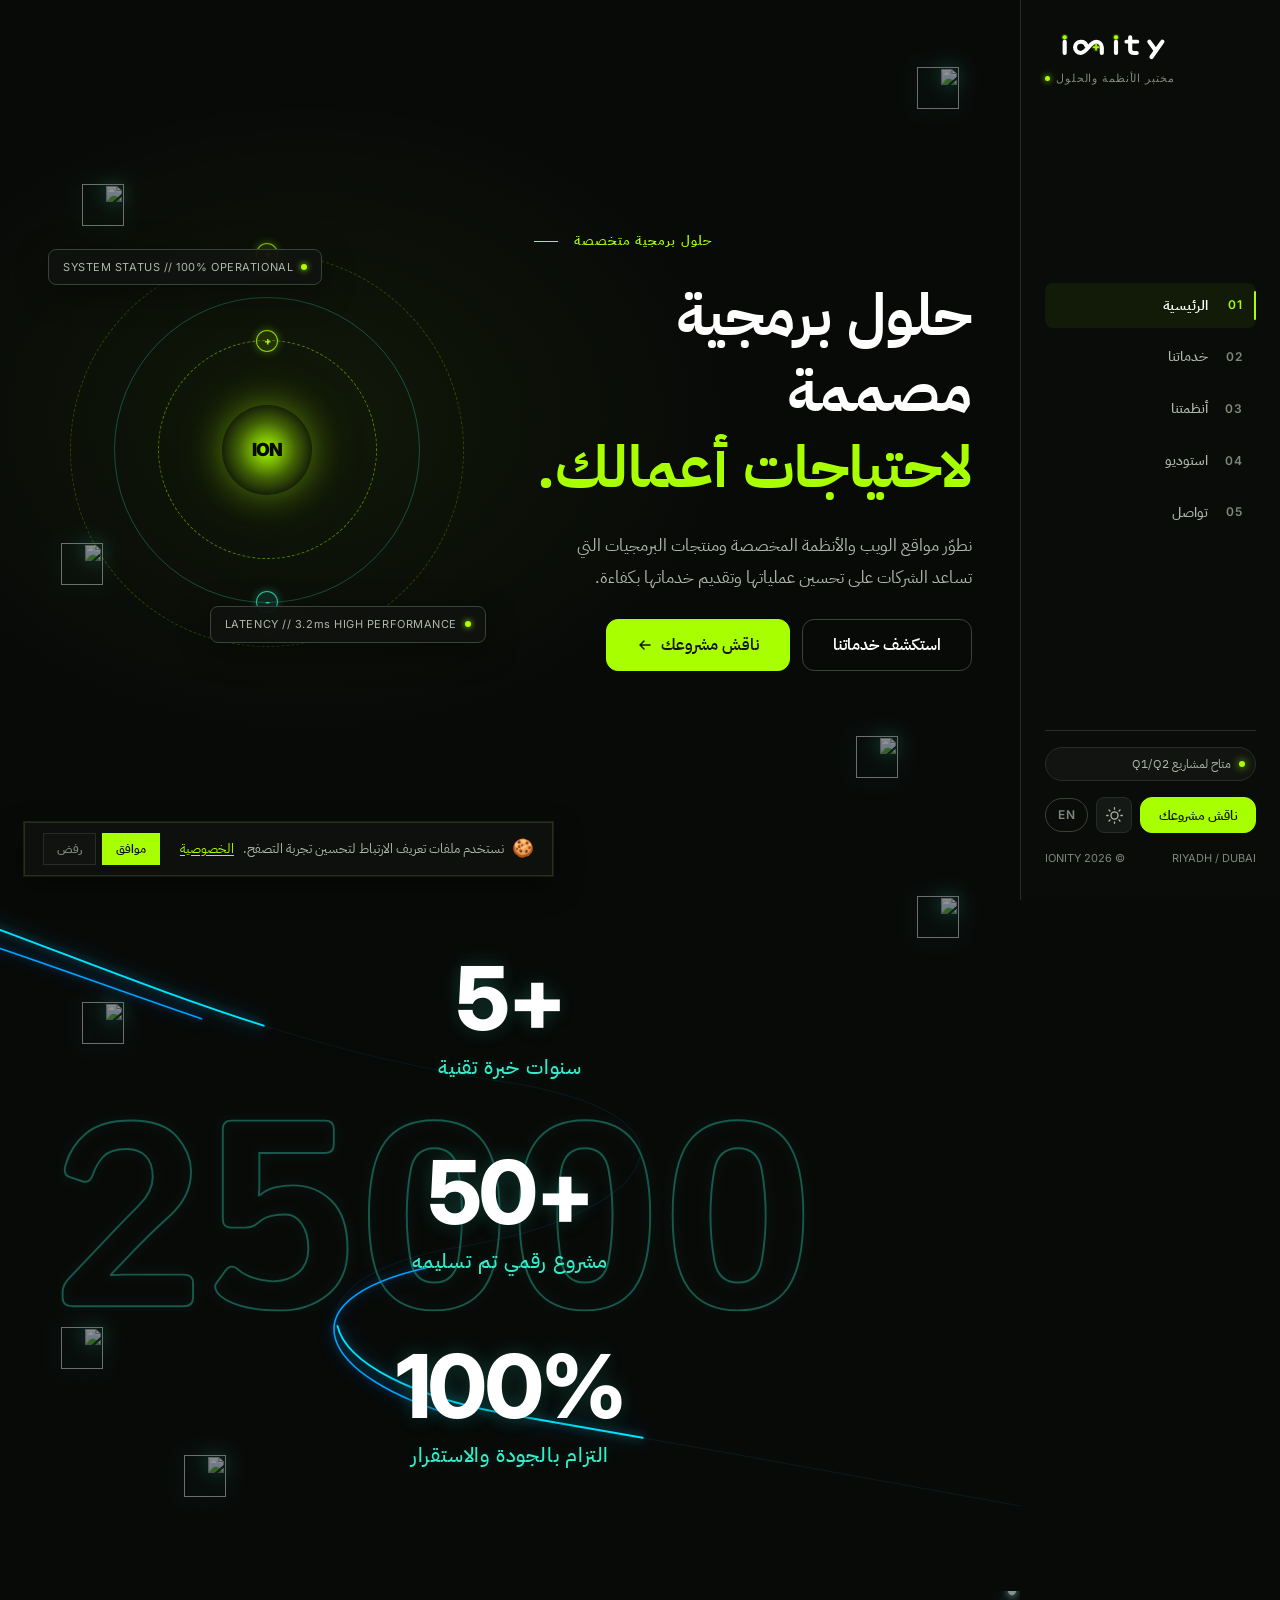
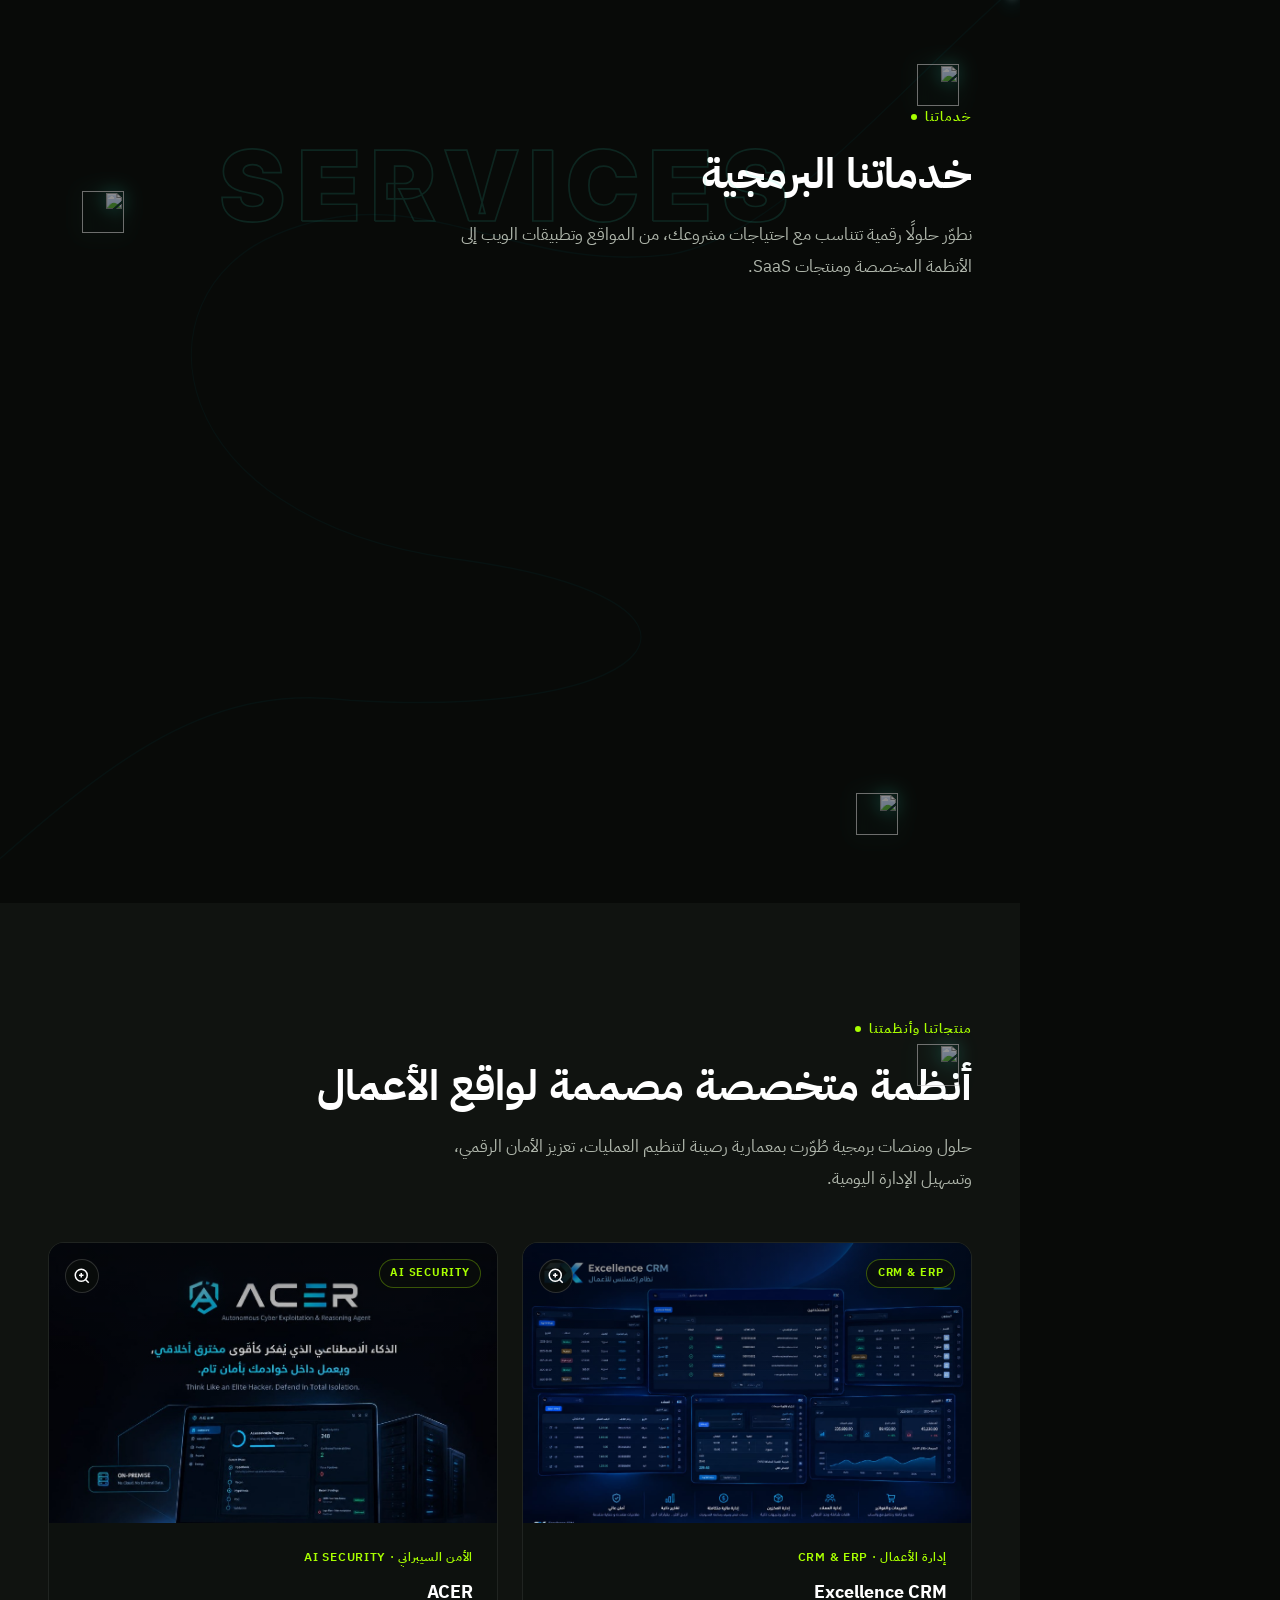
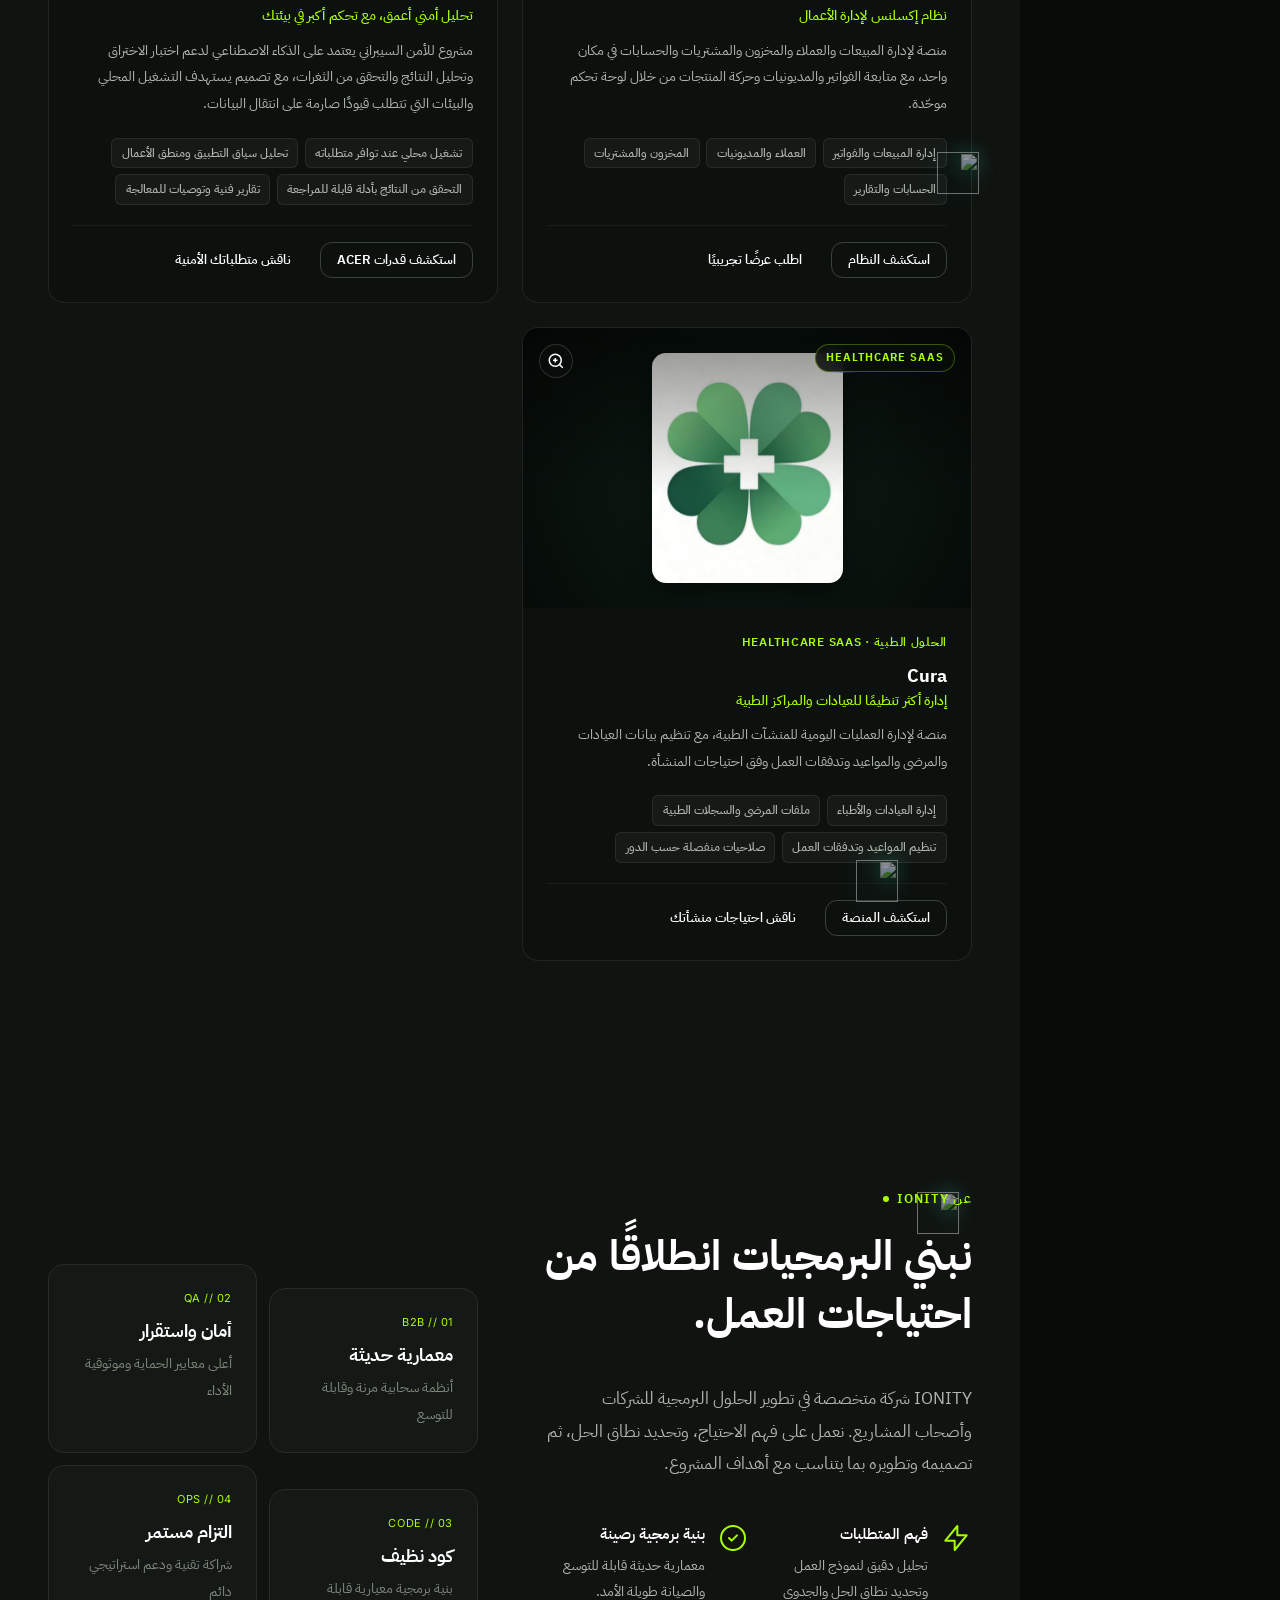
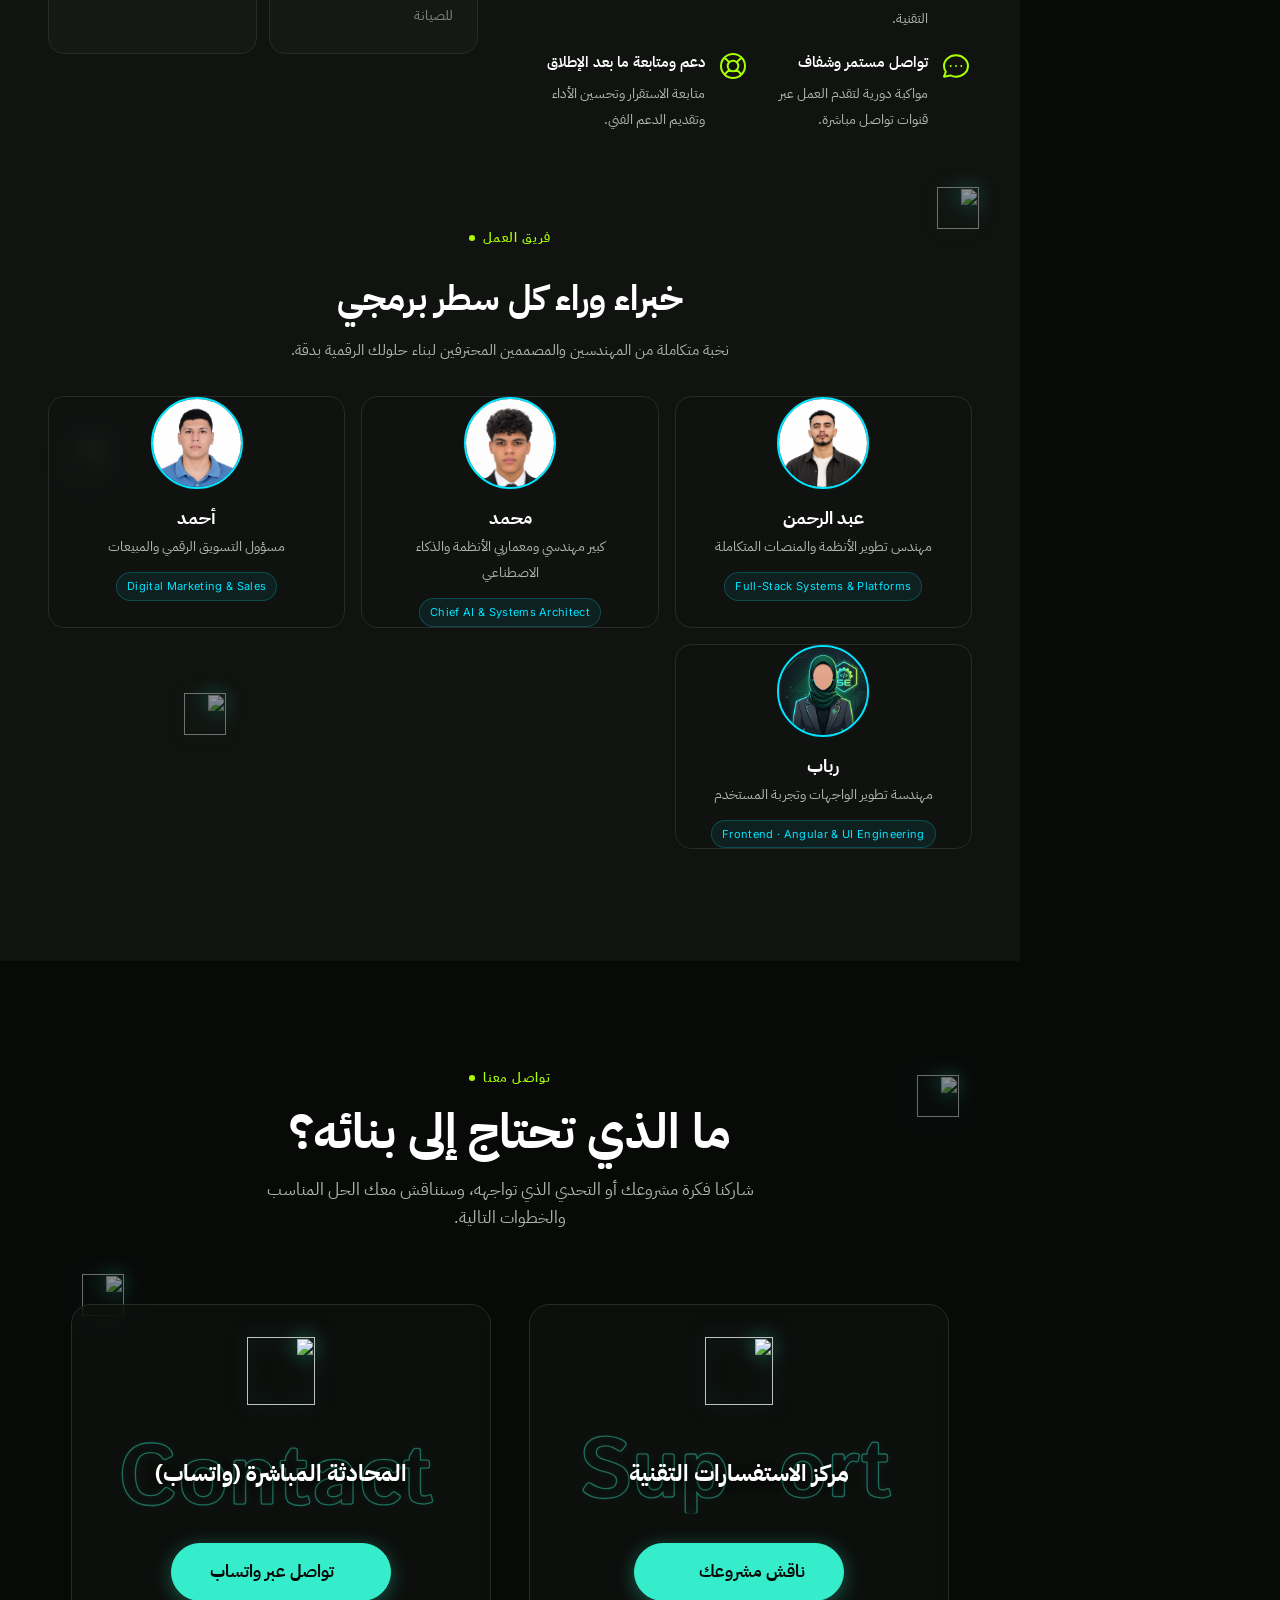
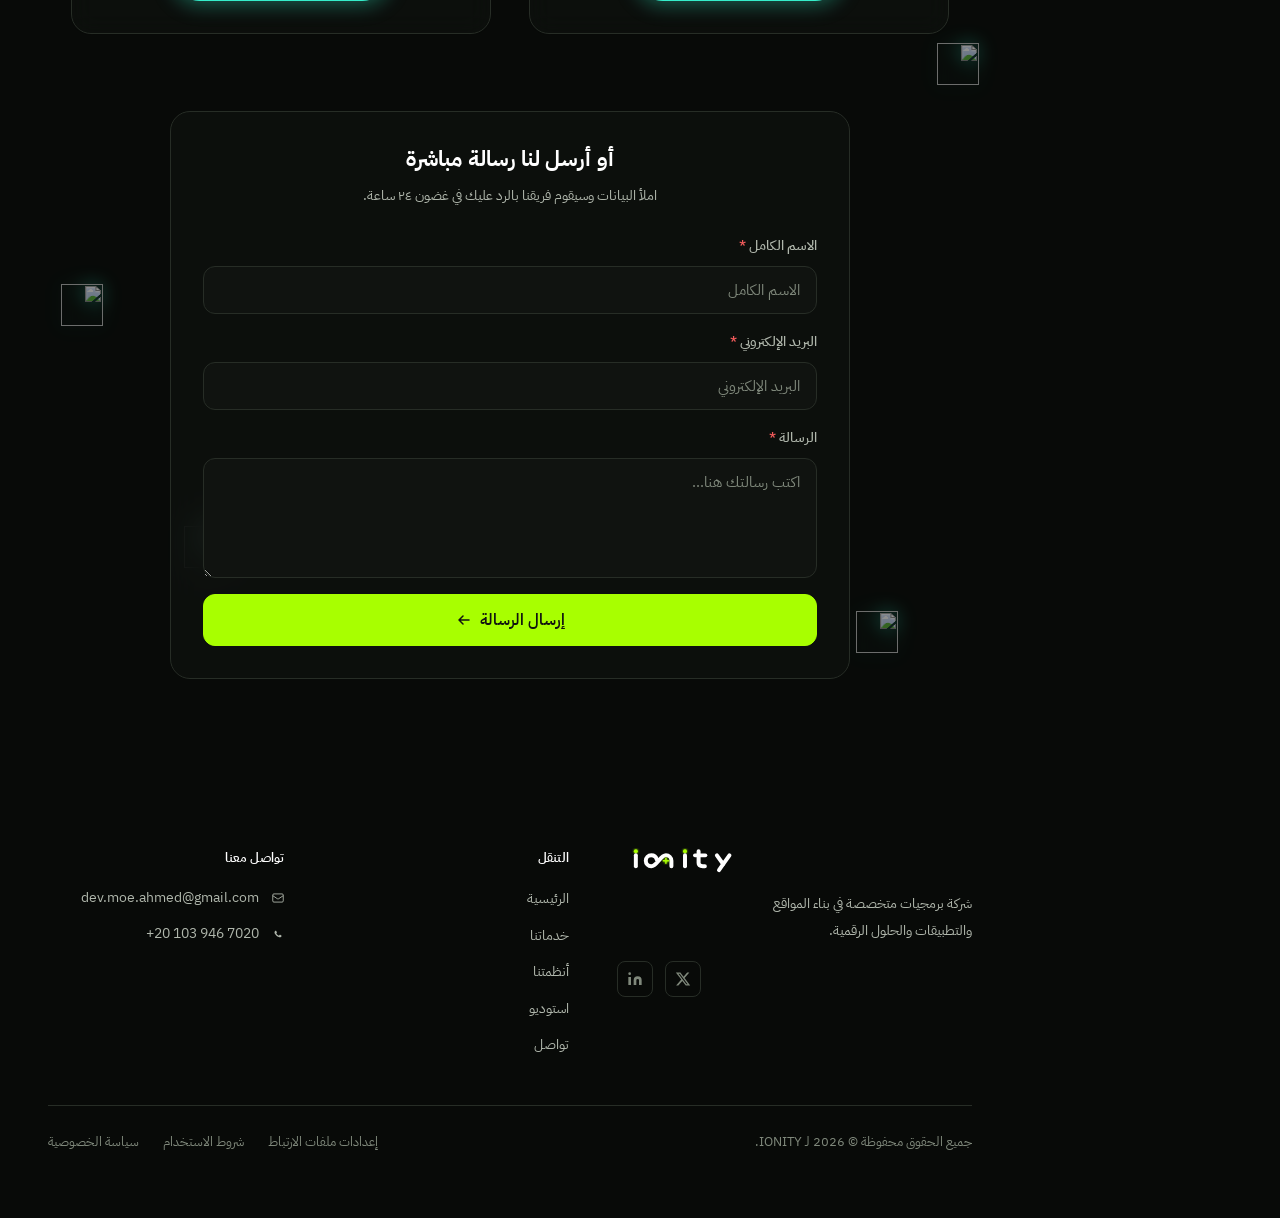
==== index.html @ 010a1704 "style(products): perfect modal media dimensions and add cache busting" ====
<!DOCTYPE html>
<html lang="ar" dir="rtl" class="no-js">

<head>
  <meta charset="UTF-8">
  <meta name="viewport" content="width=device-width, initial-scale=1">
  <meta http-equiv="X-UA-Compatible" content="IE=edge">

  <!-- ── Primary Meta ──────────────────────────────── -->
  <title>IONITY | أنظمة رقمية وحلول برمجية متقدمة لنمو أعمالك</title>
  <meta name="description" content="نطوّر مواقع ويب وأنظمة برمجية ومنتجات SaaS تساعد الشركات على تبسيط عملياتها وبناء تجارب رقمية أكثر كفاءة.">
  <meta name="keywords" content="ionity, software, saas, solutions, digital systems, web development, تطوير مواقع, برمجة, حلول رقمية">

  <!-- ── Canonical ──────────────────────────────────── -->
  <link rel="canonical" href="https://mohmad-dev.github.io/ionity-website/">

  <!-- ── Open Graph / Social Sharing (WhatsApp, LinkedIn, Twitter) ── -->
  <meta property="og:type"        content="website">
  <meta property="og:url"         content="https://mohmad-dev.github.io/ionity-website/">
  <meta property="og:title"       content="IONITY | أنظمة رقمية وحلول برمجية متقدمة لنمو أعمالك">
  <meta property="og:description" content="نطوّر مواقع ويب وأنظمة برمجية مخصصة ومنتجات SaaS تساعد الشركات على النمو والريادة التقنية.">
  <meta property="og:image"       content="https://mohmad-dev.github.io/ionity-website/assets/images/og-share.jpg">
  <meta property="og:image:secure_url" content="https://mohmad-dev.github.io/ionity-website/assets/images/og-share.jpg">
  <meta property="og:image:type"  content="image/jpeg">
  <meta property="og:image:width"  content="1200">
  <meta property="og:image:height" content="630">
  <meta property="og:image:alt"    content="IONITY — Software & Systems Lab">
  <meta property="og:locale"      content="ar_SA">
  <meta property="og:site_name"   content="IONITY">

  <!-- ── Twitter Card ───────────────────────────────── -->
  <meta name="twitter:card"        content="summary_large_image">
  <meta name="twitter:title"       content="IONITY | أنظمة رقمية وحلول برمجية متقدمة">
  <meta name="twitter:description" content="نطوّر مواقع ويب وأنظمة برمجية مخصصة ومنتجات SaaS تساعد الشركات على النمو.">
  <meta name="twitter:image"       content="https://mohmad-dev.github.io/ionity-website/assets/images/og-share.jpg">

  <!-- ── Favicon ───────────────────────────────────── -->
  <link rel="icon" type="image/svg+xml" href="assets/images/logos/favicon.svg">
  <link rel="alternate icon" type="image/x-icon" href="assets/images/favicon.ico">
  <link rel="apple-touch-icon" href="assets/images/logos/favicon.svg">

  <!-- ── Preconnect for performance ────────────────── -->
  <link rel="preconnect" href="https://fonts.googleapis.com">
  <link rel="preconnect" href="https://fonts.gstatic.com" crossorigin>

  <!-- ── Stylesheets ───────────────────────────────── -->
  <link rel="stylesheet" href="assets/css/tokens.css">
  <link rel="stylesheet" href="assets/css/base.css">
  <link rel="stylesheet" href="assets/css/components.css">
  <link rel="stylesheet" href="assets/css/muffin.css">
  <link rel="stylesheet" href="assets/css/animations.css">
  <link rel="stylesheet" href="assets/css/ionity-bilingual.css">
  <link rel="stylesheet" href="assets/css/theme-light.css">

  <!-- Early Theme Init (prevents flash of light mode, defaults to dark) -->
  <script>
    (function() {
      var savedTheme = localStorage.getItem('ionity-theme') || 'dark';
      document.documentElement.setAttribute('data-theme', savedTheme);
    })();
  </script>

  <!-- ── Google Tag Manager ────────────────────────── -->
  <script>
    (function(w,d,s,l,i){w[l]=w[l]||[];w[l].push({'gtm.start':
    new Date().getTime(),event:'gtm.js'});var f=d.getElementsByTagName(s)[0],
    j=d.createElement(s),dl=l!='dataLayer'?'&l='+l:'';j.async=true;j.src=
    'https://www.googletagmanager.com/gtm.js?id='+i+dl;f.parentNode.insertBefore(j,f);
    })(window,document,'script','dataLayer','GTM-KVHBN39');
  </script>

  <!-- ── Meta Pixel ────────────────────────────────── -->
  <script>
    !function(f,b,e,v,n,t,s){if(f.fbq)return;n=f.fbq=function(){n.callMethod?
    n.callMethod.apply(n,arguments):n.queue.push(arguments)};if(!f._fbq)f._fbq=n;
    n.push=n;n.loaded=!0;n.version='2.0';n.queue=[];t=b.createElement(e);t.async=!0;
    t.src=v;s=b.getElementsByTagName(e)[0];s.parentNode.insertBefore(t,s)}(window,
    document,'script','https://connect.facebook.net/en_US/fbevents.js');
    fbq('init','1445299272573618');fbq('track','PageView');
  </script>
  <noscript>
    <img height="1" width="1" style="display:none"
      src="https://www.facebook.com/tr?id=1445299272573618&ev=PageView&noscript=1" alt="">
  </noscript>

  <!-- ── Language strings (must load before lang-core) ── -->
  <script src="assets/js/lang-data.js?v=2.2"></script>
</head>

<body class="lang-ar">

  <!-- ── Custom Green Cursor (Desktop) ─────────────── -->
  <div class="custom-cursor" id="custom-cursor" aria-hidden="true">
    <div class="cursor-dot"></div>
    <div class="cursor-ring"></div>
  </div>

  <!-- ── Scroll Progress Bar ────────────────────────── -->
  <div class="scroll-progress-bar" aria-hidden="true">
    <div class="scroll-progress-bar-fill" id="scroll-progress-fill"></div>
  </div>

  <!-- ── GTM noscript ──────────────────────────────── -->
  <noscript>
    <iframe src="https://www.googletagmanager.com/ns.html?id=GTM-KVHBN39"
      height="0" width="0" style="display:none;visibility:hidden"></iframe>
  </noscript>


  <!-- ══════════════════════════════════════════════════
       PRELOADER
  ══════════════════════════════════════════════════ -->
  <div class="preloader" role="status" aria-label="جارٍ التحميل">
    <div class="preloader-content">
      <div class="preloader-logo" aria-hidden="true">
        <img src="assets/images/logos/ionity-logo-full.svg" alt="IONITY" width="160" height="34">
      </div>
      <div class="preloader-bar" aria-hidden="true">
        <div class="preloader-bar-fill"></div>
      </div>
    </div>
  </div>


  <!-- ══════════════════════════════════════════════════
       DESKTOP SIDEBAR NAVIGATION (Minimalist Banner)
  ══════════════════════════════════════════════════ -->
  <aside class="desktop-sidebar" role="navigation" aria-label="شريط التنقل الجانبي">
    <div class="sidebar-inner">

      <!-- Brand Logo Top (Full wordmark for Desktop) -->
      <div class="sidebar-header">
        <a href="#home" class="sidebar-brand" aria-label="IONITY — الصفحة الرئيسية">
          <img src="assets/images/logos/ionity-logo-full.svg" alt="IONITY" class="sidebar-logo-img" width="142" height="30">
        </a>
        <div class="sidebar-tagline">
          <span class="tagline-dot" aria-hidden="true"></span>
          <span class="tagline-text" data-key="sidebarSub">مختبر الأنظمة والحلول</span>
        </div>
      </div>

      <!-- Navigation Menu -->
      <nav class="sidebar-menu" aria-label="التنقل الرئيسي">
        <a href="#home" class="sidebar-nav-item active" data-target="home">
          <span class="nav-idx">01</span>
          <span class="nav-lbl" data-key="navHome">الرئيسية</span>
          <span class="nav-indicator" aria-hidden="true"></span>
        </a>
        <a href="#services" class="sidebar-nav-item" data-target="services">
          <span class="nav-idx">02</span>
          <span class="nav-lbl" data-key="navServices">خدماتنا</span>
          <span class="nav-indicator" aria-hidden="true"></span>
        </a>
        <a href="#solutions" class="sidebar-nav-item" data-target="solutions">
          <span class="nav-idx">03</span>
          <span class="nav-lbl" data-key="navSolutions">أنظمتنا</span>
          <span class="nav-indicator" aria-hidden="true"></span>
        </a>
        <a href="#about" class="sidebar-nav-item" data-target="about">
          <span class="nav-idx">04</span>
          <span class="nav-lbl" data-key="navAbout">استوديو</span>
          <span class="nav-indicator" aria-hidden="true"></span>
        </a>
        <a href="#contact" class="sidebar-nav-item" data-target="contact">
          <span class="nav-idx">05</span>
          <span class="nav-lbl" data-key="navContact">تواصل</span>
          <span class="nav-indicator" aria-hidden="true"></span>
        </a>
      </nav>

      <!-- Sidebar Footer -->
      <div class="sidebar-footer">
        <div class="sidebar-status-badge">
          <span class="status-pulse-dot" aria-hidden="true"></span>
          <span class="status-text" data-key="statusAvailable">متاح لمشاريع Q1/Q2</span>
        </div>

        <div class="sidebar-controls">
          <a href="#contact" class="btn btn-primary btn-sm sidebar-cta-btn" data-key="navCta">
            ناقش مشروعك
          </a>
          <button class="theme-toggle-btn sidebar-theme-toggle"
                  data-action="toggle-theme"
                  aria-label="تبديل المظهر"
                  title="تبديل المظهر (نهاري / ليلي)"></button>
          <button class="lang-toggle-btn sidebar-lang-toggle"
                  data-action="toggle-lang"
                  data-key="toggleBtn"
                  aria-label="تغيير اللغة">EN</button>
        </div>

        <div class="sidebar-meta">
          <span>RIYADH / DUBAI</span>
          <span>© 2026 IONITY</span>
        </div>
      </div>

    </div>
  </aside>


  <!-- ══════════════════════════════════════════════════
       MOBILE HEADER (Compact Logo for Mobile < 992px)
  ══════════════════════════════════════════════════ -->
  <header class="mobile-header" role="banner">
    <div class="mobile-header-inner">
      <a href="#home" class="mobile-brand" aria-label="IONITY">
        <img src="assets/images/logos/ion-logo-compact.svg" alt="ion" class="mobile-logo-img" width="78" height="28">
      </a>

      <div class="mobile-header-actions">
        <button class="theme-toggle-btn mobile-theme-toggle"
                data-action="toggle-theme"
                aria-label="تبديل المظهر"
                title="تبديل المظهر (نهاري / ليلي)"></button>
        <button class="lang-toggle-btn mobile-lang-toggle"
                data-action="toggle-lang"
                data-key="toggleBtn"
                aria-label="تغيير اللغة">EN</button>
        <button class="nav-hamburger"
                aria-label="فتح القائمة"
                aria-expanded="false"
                aria-controls="mobile-nav">
          <span aria-hidden="true"></span>
          <span aria-hidden="true"></span>
          <span aria-hidden="true"></span>
        </button>
      </div>
    </div>
  </header>

  <!-- Mobile Nav Drawer -->
  <div id="mobile-nav" class="mobile-nav" role="dialog" aria-modal="true" aria-label="القائمة">
    <div class="mobile-nav-overlay" tabindex="-1"></div>
    <div class="mobile-nav-drawer">
      <nav class="mobile-nav-links" aria-label="قائمة الجوال">
        <a href="#home"      class="mobile-nav-link" data-target="home"><span class="nav-idx">01</span><span data-key="navHome">الرئيسية</span></a>
        <a href="#services"  class="mobile-nav-link" data-target="services"><span class="nav-idx">02</span><span data-key="navServices">خدماتنا</span></a>
        <a href="#solutions" class="mobile-nav-link" data-target="solutions"><span class="nav-idx">03</span><span data-key="navSolutions">أنظمتنا</span></a>
        <a href="#about"     class="mobile-nav-link" data-target="about"><span class="nav-idx">04</span><span data-key="navAbout">استوديو</span></a>
        <a href="#contact"   class="mobile-nav-link" data-target="contact"><span class="nav-idx">05</span><span data-key="navContact">تواصل</span></a>
      </nav>
      <div class="mobile-nav-footer">
        <a href="#contact" class="btn btn-primary" data-key="navCta">ناقش مشروعك</a>
        <button class="lang-toggle-btn"
                data-action="toggle-lang"
                data-key="toggleBtn"
                aria-label="تغيير اللغة">EN</button>
      </div>
    </div>
  </div>


  <!-- ══════════════════════════════════════════════════
       MAIN CONTENT
  ══════════════════════════════════════════════════ -->
  <main id="main-content">


    <!-- ── HERO ─────────────────────────────────────── -->
    <section id="home" class="hero-section site-section" data-nav-id="home" aria-label="الصفحة الرئيسية">

      <!-- Floating Pattern Decorative Elements -->
      <div class="floating-pattern-wrapper" aria-hidden="true">
        <div class="floating-pattern fp-1"><img src="assets/images/pattern/1.svg" alt=""></div>
        <div class="floating-pattern fp-2"><img src="assets/images/pattern/2.svg" alt=""></div>
        <div class="floating-pattern fp-4"><img src="assets/images/pattern/5.svg" alt=""></div>
        <div class="floating-pattern fp-5"><img src="assets/images/pattern/7.svg" alt=""></div>
      </div>

      <div class="container">
        <div class="hero-inner">

          <!-- Content column -->
          <div class="hero-content">

            <p class="hero-eyebrow" data-reveal>
              <span data-key="heroEyebrow">حلول برمجية متخصصة</span>
            </p>

            <h1 class="hero-headline" data-reveal data-reveal-delay="1">
              <span data-key="heroHeadlineBase">حلول برمجية مصممة</span><br>
              <span class="accent-line" data-key="heroHeadlineAccent">لاحتياجات أعمالك.</span>
            </h1>

            <p class="hero-body" data-reveal data-reveal-delay="2" data-key="heroBody">
              نطوّر مواقع الويب والأنظمة المخصصة ومنتجات البرمجيات التي تساعد الشركات على تحسين عملياتها وتقديم خدماتها بكفاءة.
            </p>

            <div class="hero-actions" data-reveal data-reveal-delay="3">
              <a href="#contact" class="btn btn-primary btn-lg">
                <span data-key="heroCtaPrimary">ناقش مشروعك</span>
                <svg class="btn-arrow" viewBox="0 0 16 16" fill="none" aria-hidden="true">
                  <path d="M3 8h10M9 4l4 4-4 4" stroke="currentColor" stroke-width="1.5" stroke-linecap="round" stroke-linejoin="round"/>
                </svg>
              </a>
              <a href="#services" class="btn btn-secondary btn-lg">
                <span data-key="heroCtaSecondary">استكشف خدماتنا</span>
              </a>
            </div>

          </div><!-- /hero-content -->

          <!-- Visual column: Futuristic Ionic Core -->
          <div class="hero-visual" data-reveal="scale" data-reveal-delay="2" aria-hidden="true">
            <div class="hero-ionic-visual">

              <!-- Top Telemetry HUD Card -->
              <div class="hud-card hud-card-top">
                <span class="hud-indicator-dot"></span>
                <span>SYSTEM STATUS // 100% OPERATIONAL</span>
              </div>

              <!-- Concentric animated atomic rings -->
              <div class="ionic-orbital-system">
                <div class="ionic-field-ring ionic-ring-1">
                  <div class="orbital-node node-pos">+</div>
                </div>
                <div class="ionic-field-ring ionic-ring-2">
                  <div class="orbital-node node-neg">-</div>
                </div>
                <div class="ionic-field-ring ionic-ring-3">
                  <div class="orbital-node node-pos">+</div>
                </div>

                <!-- Center glowing plasma core with brand mark -->
                <div class="ionic-plasma-core">
                  <span class="plasma-inner-symbol">ION</span>
                </div>
              </div>

              <!-- Bottom Telemetry HUD Card -->
              <div class="hud-card hud-card-bottom">
                <span class="hud-indicator-dot"></span>
                <span>LATENCY // 3.2ms HIGH PERFORMANCE</span>
              </div>

            </div>
          </div><!-- /hero-visual -->
        </div><!-- /hero-inner -->
      </div><!-- /container -->
    </section><!-- /hero -->


    <!-- ── STATS (Edge-to-Edge Laser Beam & Realistic Metrics) ── -->
    <section class="laser-stats-section site-section" aria-label="إحصائيات المنصة">

      <!-- Floating Pattern Particles Behind Laser & Stats -->
      <div class="floating-pattern-wrapper" aria-hidden="true">
        <div class="floating-pattern fp-1"><img src="assets/images/pattern/3.svg" alt=""></div>
        <div class="floating-pattern fp-2"><img src="assets/images/pattern/6.svg" alt=""></div>
        <div class="floating-pattern fp-4"><img src="assets/images/pattern/8.svg" alt=""></div>
        <div class="floating-pattern fp-6"><img src="assets/images/pattern/9.svg" alt=""></div>
      </div>

      <div class="container" style="position:relative; z-index:2;">

        <!-- Vertical Stats with Edge-to-Edge Laser Beam -->
        <div class="laser-stats-container">

          <!-- Background Outline Numbers Artwork "25000" -->
          <div class="bg-outline-text-wrapper" aria-hidden="true">
            <svg class="bg-outline-svg" viewBox="0 0 1033 226" preserveAspectRatio="xMidYMid meet">
              <g>
                <path class="number2" fill="none" stroke="#00E5FF" stroke-width="2" stroke-miterlimit="10" d="M14 219.9C6.7 219.9 3 216.7 3 210.4V203.4C3 198.3 5.3 193.3 10 188.3L53.8 142.2C67 128.2 79 115.8 90 104.9C100.9 94 106.4 83 106.4 71.9C106.4 60.8 103.6 52.6 98.1 47.4C92.6 42.2 85.6 39.6 77.1 39.6C63.6 39.6 54.2 42.7 49 49C43.7 55.3 39.9 61.9 37.6 69.1C35.4 76 31.3 78.5 25.3 76.6L10.5 71.6C5.7 69.9 4.3 65.4 6.4 57.8C10.2 43.8 18 31.8 29.7 21.8C41.4 11.8 58.8 6.8 81.8 6.8C105.8 6.8 123.3 13 134.1 25.3C144.9 37.7 150.4 51.1 150.4 65.5C150.4 84.5 142.5 101.2 126.7 115.5C110.9 129.8 96.5 143.8 83.6 157.4L58.4 183.7V184.3C64.3 183.9 69.2 183.7 73.1 183.7H141.7C149 183.7 152.7 186.9 152.7 193.2V210.5C152.7 216.8 149 220 141.7 220H14V219.9Z"/>
                <path class="number5" fill="none" stroke="#00E5FF" stroke-width="2" stroke-miterlimit="10" d="M180.864 204.787C177.566 200.395 177.116 196.602 179.515 193.408L190.007 179.034C194.203 173.245 199.3 173.095 205.295 178.585C208.892 181.879 214.438 184.874 221.932 187.569C229.427 190.164 236.921 191.462 244.415 191.462C255.807 191.462 265.399 188.267 273.193 181.879C281.087 175.491 285.034 166.158 285.034 153.88C285.034 142.202 282.536 132.769 277.54 125.582C272.544 118.396 266.498 114.802 259.404 114.802C253.308 114.802 247.713 115.301 242.617 116.299C237.52 117.198 232.224 120.043 226.729 124.834C222.932 128.128 218.335 129.775 212.939 129.775H196.602C190.107 129.775 186.859 126.531 186.859 120.043V16.7321C186.859 10.244 190.107 7 196.602 7H304.519C311.014 7 314.262 10.244 314.262 16.7321V34.3997C314.262 40.8878 311.014 44.1319 304.519 44.1319H228.827V80.8146C228.827 84.8072 228.627 88.7999 228.228 92.7926H229.127C234.423 88.201 240.318 85.1566 246.813 83.6593C253.308 82.0623 260.253 81.2637 267.647 81.2637C285.134 81.2637 299.873 87.2528 311.864 99.2308C323.955 111.109 330 129.525 330 154.479C330 177.437 322.306 194.955 306.918 207.033C291.629 219.011 273.443 225 252.359 225C234.773 225 219.534 223.103 206.644 219.31C193.854 215.418 185.26 210.576 180.864 204.787Z"/>
                <path class="number0" fill="none" stroke="#00E5FF" stroke-width="2" stroke-miterlimit="10" d="M354.6 115.7C354.6 76.1 360.8 48.1 373.1 31.5C385.4 14.9 404.3 6.6 429.6 6.6C455 6.6 473.8 14.9 486.1 31.5C498.4 48.1 504.6 76.2 504.6 115.7C504.6 155.2 498.4 183.3 486.1 199.9C473.8 216.5 454.9 224.8 429.6 224.8C404.2 224.8 385.4 216.5 373.1 199.9C360.7 183.3 354.6 155.3 354.6 115.7ZM398 115.7C398 133.8 399.5 151.1 402.5 167.8C405.5 184.5 414.5 192.8 429.7 192.8C444.8 192.8 453.9 184.5 456.9 167.8C459.9 151.1 461.4 133.7 461.4 115.7C461.4 97.6 459.9 80.3 456.9 63.6C453.9 46.9 444.9 38.6 429.7 38.6C414.6 38.6 405.5 46.9 402.5 63.6C399.4 80.3 398 97.7 398 115.7Z"/>
                <path class="number0" fill="none" stroke="#00E5FF" stroke-width="2" stroke-miterlimit="10" d="M527.4 115.7C527.4 76.1 533.6 48.1 545.9 31.5C558.2 14.9 577.1 6.6 602.4 6.6C627.8 6.6 646.6 14.9 658.9 31.5C671.2 48.1 677.4 76.2 677.4 115.7C677.4 155.2 671.2 183.3 658.9 199.9C646.6 216.5 627.7 224.8 602.4 224.8C577 224.8 558.2 216.5 545.9 199.9C533.5 183.3 527.4 155.3 527.4 115.7ZM570.8 115.7C570.8 133.8 572.3 151.1 575.3 167.8C578.3 184.5 587.3 192.8 602.5 192.8C617.6 192.8 626.7 184.5 629.7 167.8C632.7 151.1 634.2 133.7 634.2 115.7C634.2 97.6 632.7 80.3 629.7 63.6C626.7 46.9 617.7 38.6 602.5 38.6C587.4 38.6 578.3 46.9 575.3 63.6C572.2 80.3 570.8 97.7 570.8 115.7Z"/>
                <path class="number0" fill="none" stroke="#00E5FF" stroke-width="2" stroke-miterlimit="10" d="M703.2 115.7C703.2 76.1 709.4 48.1 721.7 31.5C734 14.9 752.9 6.6 778.2 6.6C803.6 6.6 822.4 14.9 834.7 31.5C847 48.1 853.2 76.2 853.2 115.7C853.2 155.2 847 183.3 834.7 199.9C822.4 216.5 803.5 224.8 778.2 224.8C752.8 224.8 734 216.5 721.7 199.9C709.3 183.3 703.2 155.3 703.2 115.7ZM746.6 115.7C746.6 133.8 748.1 151.1 751.1 167.8C754.1 184.5 763.1 192.8 778.3 192.8C793.4 192.8 802.5 184.5 805.5 167.8C808.5 151.1 810 133.7 810 115.7C810 97.6 808.5 80.3 805.5 63.6C802.5 46.9 793.5 38.6 778.3 38.6C763.2 38.6 754.1 46.9 751.1 63.6C748 80.3 746.6 97.7 746.6 115.7Z"/>
              </g>
            </svg>
          </div>

          <!-- Glowing Full-Bleed Ionic Laser Beams Background -->
          <div class="laser-background" aria-hidden="true">
            <svg class="laser-svg" viewBox="0 0 1600 1000" preserveAspectRatio="none">
              <defs>
                <filter id="laser-glow-cyan" x="-15%" y="-15%" width="130%" height="130%">
                  <feGaussianBlur stdDeviation="6" result="blur" />
                  <feMerge>
                    <feMergeNode in="blur" />
                    <feMergeNode in="SourceGraphic" />
                  </feMerge>
                </filter>
                <filter id="laser-glow-blue" x="-15%" y="-15%" width="130%" height="130%">
                  <feGaussianBlur stdDeviation="5" result="blur" />
                  <feMerge>
                    <feMergeNode in="blur" />
                    <feMergeNode in="SourceGraphic" />
                  </feMerge>
                </filter>
                <linearGradient id="beam-cyan-grad" x1="100%" y1="0%" x2="0%" y2="100%">
                  <stop offset="0%" stop-color="#00E5FF" stop-opacity="0" />
                  <stop offset="15%" stop-color="#00E5FF" stop-opacity="0.95" />
                  <stop offset="50%" stop-color="#BBFFFF" stop-opacity="1" />
                  <stop offset="85%" stop-color="#00A3FF" stop-opacity="0.95" />
                  <stop offset="100%" stop-color="#00E5FF" stop-opacity="0" />
                </linearGradient>
                <linearGradient id="beam-blue-grad" x1="100%" y1="0%" x2="0%" y2="100%">
                  <stop offset="0%" stop-color="#0088FF" stop-opacity="0" />
                  <stop offset="25%" stop-color="#00A3FF" stop-opacity="0.9" />
                  <stop offset="70%" stop-color="#00E5FF" stop-opacity="1" />
                  <stop offset="100%" stop-color="#0088FF" stop-opacity="0" />
                </linearGradient>
              </defs>
              <!-- Base continuous glowing laser track (Edge to Edge) -->
              <path class="laser-track"
                    d="M 1800,-50 C 1450,80 1200,200 820,260 C 420,320 540,500 880,560 C 1240,620 1150,810 780,870 C 440,930 180,980 -200,1050"
                    fill="none" stroke-width="2.5" stroke-linecap="round" />
              <!-- Beam 1: Primary glowing cyan wave weaving through stats -->
              <path class="laser-beam laser-beam-1" filter="url(#laser-glow-cyan)"
                    d="M 1800,-50 C 1450,80 1200,200 820,260 C 420,320 540,500 880,560 C 1240,620 1150,810 780,870 C 440,930 180,980 -200,1050"
                    fill="none" stroke="url(#beam-cyan-grad)" stroke-width="5" stroke-linecap="round" />
              <!-- Beam 2: Secondary offset electric blue wave -->
              <path class="laser-beam laser-beam-2" filter="url(#laser-glow-blue)"
                    d="M 1820,-20 C 1430,110 1180,230 800,290 C 400,350 560,530 900,590 C 1260,650 1130,840 760,900 C 420,960 160,1010 -180,1080"
                    fill="none" stroke="url(#beam-blue-grad)" stroke-width="3.5" stroke-linecap="round" />
            </svg>
          </div>

          <!-- Vertical Statistics Stack with Realistic Initial Values -->
          <div class="stat-vertical-list" data-reveal>

            <div class="stat-vertical-item">
              <div class="stat-vertical-number" data-key="stat1Value">+5</div>
              <div class="stat-vertical-label" data-key="stat1Label">سنوات خبرة تقنية</div>
            </div>

            <div class="stat-vertical-item">
              <div class="stat-vertical-number" data-key="stat2Value">+50</div>
              <div class="stat-vertical-label" data-key="stat2Label">مشروع رقمي تم تسليمه</div>
            </div>

            <div class="stat-vertical-item">
              <div class="stat-vertical-number" data-key="stat3Value">100%</div>
              <div class="stat-vertical-label" data-key="stat3Label">التزام بالجودة والاستقرار</div>
            </div>

          </div>

        </div><!-- /laser-stats-container -->

      </div><!-- /container -->
    </section><!-- /laser-stats-section -->


    <!-- ── SERVICES ─────────────────────────────────── -->
    <section id="services" class="services-section site-section" data-nav-id="services" aria-labelledby="services-heading">

      <!-- Glowing Continuous Ionic Laser Spine weaving between cards -->
      <div class="services-laser-bg" aria-hidden="true">
        <svg class="services-laser-svg" viewBox="0 0 1400 900" preserveAspectRatio="none">
          <defs>
            <filter id="services-laser-glow-cyan" x="-15%" y="-15%" width="130%" height="130%">
              <feGaussianBlur stdDeviation="4" result="blur" />
              <feMerge>
                <feMergeNode in="blur" />
                <feMergeNode in="SourceGraphic" />
              </feMerge>
            </filter>
            <filter id="services-laser-glow-blue" x="-15%" y="-15%" width="130%" height="130%">
              <feGaussianBlur stdDeviation="3.5" result="blur" />
              <feMerge>
                <feMergeNode in="blur" />
                <feMergeNode in="SourceGraphic" />
              </feMerge>
            </filter>
            <linearGradient id="srv-beam-cyan" x1="100%" y1="0%" x2="0%" y2="100%">
              <stop offset="0%" stop-color="#00E5FF" stop-opacity="0" />
              <stop offset="20%" stop-color="#00E5FF" stop-opacity="0.75" />
              <stop offset="50%" stop-color="#80FFEA" stop-opacity="0.9" />
              <stop offset="80%" stop-color="#00A3FF" stop-opacity="0.75" />
              <stop offset="100%" stop-color="#00E5FF" stop-opacity="0" />
            </linearGradient>
            <linearGradient id="srv-beam-blue" x1="100%" y1="0%" x2="0%" y2="100%">
              <stop offset="0%" stop-color="#0088FF" stop-opacity="0" />
              <stop offset="30%" stop-color="#00A3FF" stop-opacity="0.65" />
              <stop offset="70%" stop-color="#00E5FF" stop-opacity="0.8" />
              <stop offset="100%" stop-color="#0088FF" stop-opacity="0" />
            </linearGradient>
          </defs>
          <!-- Base laser track -->
          <path class="srv-laser-track"
                d="M 1450,-40 C 1220,100 1080,240 920,260 C 700,280 580,180 380,240 C 180,300 220,520 620,560 C 1040,600 920,720 480,700 C 260,680 120,780 -100,920"
                fill="none" stroke-width="1.5" stroke-linecap="round" />
          <!-- Primary glowing cyan beam -->
          <path class="srv-laser-beam srv-laser-beam-1" filter="url(#services-laser-glow-cyan)"
                d="M 1450,-40 C 1220,100 1080,240 920,260 C 700,280 580,180 380,240 C 180,300 220,520 620,560 C 1040,600 920,720 480,700 C 260,680 120,780 -100,920"
                fill="none" stroke="url(#srv-beam-cyan)" stroke-width="3.2" stroke-linecap="round" />
          <!-- Secondary electric blue wave -->
          <path class="srv-laser-beam srv-laser-beam-2" filter="url(#services-laser-glow-blue)"
                d="M 1470,-10 C 1200,120 1060,260 900,280 C 680,300 600,200 400,260 C 200,320 240,540 640,580 C 1060,620 900,740 460,720 C 240,700 100,800 -80,940"
                fill="none" stroke="url(#srv-beam-blue)" stroke-width="2" stroke-linecap="round" />
          <!-- Traveling photon spark head that ignites each card on contact -->
          <circle id="srv-photon-spark" class="srv-photon-spark" r="6" cx="1450" cy="-40" fill="#E0FFFF" filter="url(#services-laser-glow-cyan)" />
        </svg>
      </div>

      <!-- Floating Pattern Decorative Elements -->
      <div class="floating-pattern-wrapper" aria-hidden="true">
        <div class="floating-pattern fp-1"><img src="assets/images/pattern/2.svg" alt=""></div>
        <div class="floating-pattern fp-2"><img src="assets/images/pattern/4.svg" alt=""></div>
        <div class="floating-pattern fp-5"><img src="assets/images/pattern/6.svg" alt=""></div>
      </div>

      <div class="container" style="position:relative; z-index:2;">

        <div class="section-header" data-reveal>
          <div class="section-header-svg-bg" aria-hidden="true">
            <svg viewBox="0 0 700 120" class="section-watermark-svg">
              <text x="50%" y="75%" text-anchor="middle" font-family="'Inter', sans-serif" font-weight="900" font-size="105" fill="none" stroke="#35EDCA" stroke-width="1.8" letter-spacing="12" opacity="0.12">SERVICES</text>
            </svg>
          </div>
          <p class="section-label"><span data-key="servicesLabel">خدماتنا</span></p>
          <h2 id="services-heading" class="section-title" data-key="servicesTitle">خدماتنا البرمجية</h2>
          <p class="section-body" data-key="servicesBody">
            نطوّر حلولًا رقمية تتناسب مع احتياجات مشروعك، من المواقع وتطبيقات الويب إلى الأنظمة المخصصة ومنتجات SaaS.
          </p>
        </div>

        <div class="services-grid">

          <!-- Service 1: Web Development -->
          <article class="card service-card hover-lift" data-service-index="1">
            <div class="service-card-top">
              <div class="card-icon" aria-hidden="true">
                <svg viewBox="0 0 32 32" fill="none" class="ion-custom-icon">
                  <rect x="3" y="5" width="26" height="22" rx="4" stroke="currentColor" stroke-width="1.6"/>
                  <line x1="3" y1="11" x2="29" y2="11" stroke="currentColor" stroke-width="1.4" stroke-opacity="0.4"/>
                  <circle cx="7.5" cy="8" r="1.1" fill="#A8FF00"/>
                  <circle cx="11" cy="8" r="1.1" fill="#00E5FF"/>
                  <path d="M12.5 16.5L9.5 19L12.5 21.5" stroke="#00E5FF" stroke-width="1.6" stroke-linecap="round" stroke-linejoin="round"/>
                  <path d="M19.5 16.5L22.5 19L19.5 21.5" stroke="#00E5FF" stroke-width="1.6" stroke-linecap="round" stroke-linejoin="round"/>
                  <line x1="17" y1="15.5" x2="15" y2="22.5" stroke="#A8FF00" stroke-width="1.6" stroke-linecap="round"/>
                </svg>
              </div>
              <span class="service-tech-chip"><span class="service-pulse-dot"></span>01 // WEB</span>
            </div>
            <h3 class="card-title" data-key="service1Title">تطوير المواقع وتطبيقات الويب</h3>
            <p class="card-body" data-key="service1Body">
              مواقع ويب احترافية وسريعة ومستجيبة تعكس هويتك وتحقق أهدافك.
            </p>
          </article>

          <!-- Service 2: Custom Systems -->
          <article class="card service-card hover-lift" data-service-index="2">
            <div class="service-card-top">
              <div class="card-icon" aria-hidden="true">
                <svg viewBox="0 0 32 32" fill="none" class="ion-custom-icon">
                  <path d="M16 3L27 9.5V22.5L16 29L5 22.5V9.5L16 3Z" stroke="currentColor" stroke-width="1.6" stroke-linejoin="round"/>
                  <line x1="16" y1="3" x2="16" y2="11" stroke="#00E5FF" stroke-width="1.4" stroke-opacity="0.55"/>
                  <line x1="27" y1="22.5" x2="20.3" y2="18.5" stroke="#00E5FF" stroke-width="1.4" stroke-opacity="0.55"/>
                  <line x1="5" y1="22.5" x2="11.7" y2="18.5" stroke="#00E5FF" stroke-width="1.4" stroke-opacity="0.55"/>
                  <circle cx="16" cy="16" r="5" stroke="#A8FF00" stroke-width="1.6"/>
                  <circle cx="16" cy="16" r="2" fill="#00E5FF"/>
                </svg>
              </div>
              <span class="service-tech-chip"><span class="service-pulse-dot"></span>02 // SYSTEMS</span>
            </div>
            <h3 class="card-title" data-key="service2Title">الأنظمة البرمجية المخصصة</h3>
            <p class="card-body" data-key="service2Body">
              أنظمة مبنية خصيصًا لسير عمل شركتك لتبسيط العمليات وزيادة الكفاءة.
            </p>
          </article>

          <!-- Service 3: SaaS -->
          <article class="card service-card hover-lift" data-service-index="3">
            <div class="service-card-top">
              <div class="card-icon" aria-hidden="true">
                <svg viewBox="0 0 32 32" fill="none" class="ion-custom-icon">
                  <path d="M16 4L28 10L16 16L4 10L16 4Z" stroke="#A8FF00" stroke-width="1.6" stroke-linejoin="round"/>
                  <path d="M4 16L16 22L28 16" stroke="#00E5FF" stroke-width="1.6" stroke-linecap="round" stroke-linejoin="round"/>
                  <path d="M4 22L16 28L28 22" stroke="currentColor" stroke-width="1.6" stroke-linecap="round" stroke-linejoin="round"/>
                  <circle cx="16" cy="10" r="2" fill="#00E5FF"/>
                </svg>
              </div>
              <span class="service-tech-chip"><span class="service-pulse-dot"></span>03 // SAAS</span>
            </div>
            <h3 class="card-title" data-key="service3Title">منتجات SaaS والحلول الرقمية</h3>
            <p class="card-body" data-key="service3Body">
              منتجات برمجية قابلة للتوسع ومبنية بتقنيات حديثة لتنمية أعمالك.
            </p>
          </article>

          <!-- Service 4: UI/UX -->
          <article class="card service-card hover-lift" data-service-index="4">
            <div class="service-card-top">
              <div class="card-icon" aria-hidden="true">
                <svg viewBox="0 0 32 32" fill="none" class="ion-custom-icon">
                  <line x1="7" y1="24" x2="16" y2="8" stroke="currentColor" stroke-width="1.3" stroke-dasharray="2.5 2.5" stroke-opacity="0.45"/>
                  <line x1="25" y1="24" x2="16" y2="8" stroke="currentColor" stroke-width="1.3" stroke-dasharray="2.5 2.5" stroke-opacity="0.45"/>
                  <path d="M5 24C5 14 11 9 16 9C21 9 27 14 27 24" stroke="#00E5FF" stroke-width="1.7" stroke-linecap="round"/>
                  <rect x="13.5" y="6.5" width="5" height="5" rx="1.5" fill="#0A0E0A" stroke="#A8FF00" stroke-width="1.6"/>
                  <circle cx="5" cy="24" r="2" fill="#A8FF00"/>
                  <circle cx="27" cy="24" r="2" fill="#A8FF00"/>
                  <circle cx="16" cy="19" r="2.3" stroke="currentColor" stroke-width="1.5"/>
                </svg>
              </div>
              <span class="service-tech-chip"><span class="service-pulse-dot"></span>04 // UI/UX</span>
            </div>
            <h3 class="card-title" data-key="service4Title">تصميم UI/UX والدعم التقني</h3>
            <p class="card-body" data-key="service4Body">
              تصميم واجهات مستخدم مدروسة، صيانة مستمرة، ودعم فني متواصل لمنتجك.
            </p>
          </article>

        </div><!-- /services-grid -->
      </div><!-- /container -->
    </section><!-- /services -->


    <!-- ── SOLUTIONS ────────────────────────────────── -->
    <section id="solutions" class="solutions-section site-section" data-nav-id="solutions" aria-labelledby="solutions-heading">

      <!-- Floating Pattern Decorative Elements -->
      <div class="floating-pattern-wrapper" aria-hidden="true">
        <div class="floating-pattern fp-1"><img src="assets/images/pattern/4.svg" alt=""></div>
        <div class="floating-pattern fp-3"><img src="assets/images/pattern/8.svg" alt=""></div>
        <div class="floating-pattern fp-5"><img src="assets/images/pattern/2.svg" alt=""></div>
      </div>

      <div class="container">

        <div class="section-header" data-reveal>
          <p class="section-label"><span data-key="solutionsLabel">منتجاتنا وأنظمتنا</span></p>
          <h2 id="solutions-heading" class="section-title" data-key="solutionsTitle">
            أنظمة متخصصة مصممة لواقع الأعمال
          </h2>
          <p class="section-body" data-key="solutionsBody">
            حلول ومنصات برمجية طُوّرت بمعمارية رصينة لتنظيم العمليات، تعزيز الأمان الرقمي، وتسهيل الإدارة اليومية.
          </p>
        </div>

        <div class="solutions-grid products-showcase-grid">

          <!-- Product 1: Excellence CRM -->
          <article class="solution-card product-card" data-reveal data-reveal-delay="1">
            <div class="product-card-media">
              <img src="assets/images/products/excellence-crm.png" alt="Excellence CRM" loading="lazy" class="product-card-img">
              <div class="product-media-overlay">
                <span class="product-media-tag">CRM &amp; ERP</span>
                <button type="button" class="product-quick-view-btn" data-open-modal="excellence" aria-label="عرض التفاصيل">
                  <svg width="18" height="18" viewBox="0 0 24 24" fill="none" stroke="currentColor" stroke-width="2"><circle cx="11" cy="11" r="8"/><path d="M21 21l-4.35-4.35"/><path d="M11 8v6M8 11h6"/></svg>
                </button>
              </div>
            </div>
            <div class="solution-card-body product-card-body">
              <span class="solution-card-category" data-key="prod1Category">إدارة الأعمال · CRM &amp; ERP</span>
              <h3 class="solution-card-title">
                <span class="product-name-lead" data-key="prod1Title">Excellence CRM</span>
                <span class="product-title-sub" data-key="prod1Subtitle">نظام إكسلنس لإدارة الأعمال</span>
              </h3>
              <p class="solution-card-desc" data-key="prod1Desc">
                منصة لإدارة المبيعات والعملاء والمخزون والمشتريات والحسابات في مكان واحد، مع متابعة الفواتير والمديونيات وحركة المنتجات من خلال لوحة تحكم موحّدة.
              </p>
              <div class="product-chips-list">
                <span class="product-chip" data-key="prod1Chip1">إدارة المبيعات والفواتير</span>
                <span class="product-chip" data-key="prod1Chip2">العملاء والمديونيات</span>
                <span class="product-chip" data-key="prod1Chip3">المخزون والمشتريات</span>
                <span class="product-chip" data-key="prod1Chip4">الحسابات والتقارير</span>
              </div>
              <div class="solution-card-footer product-card-footer">
                <button type="button" class="btn btn-secondary btn-sm" data-open-modal="excellence">
                  <span data-key="prod1BtnExplore">استكشف النظام</span>
                </button>
                <a href="#contact" class="btn btn-outline btn-sm">
                  <span data-key="prod1BtnDemo">اطلب عرضًا تجريبيًا</span>
                </a>
              </div>
            </div>
          </article>

          <!-- Product 2: ACER -->
          <article class="solution-card product-card" data-reveal data-reveal-delay="2">
            <div class="product-card-media">
              <img src="assets/images/products/acer-cybersecurity.jpg" alt="ACER" loading="lazy" class="product-card-img">
              <div class="product-media-overlay">
                <span class="product-media-tag">AI SECURITY</span>
                <button type="button" class="product-quick-view-btn" data-open-modal="acer" aria-label="عرض التفاصيل">
                  <svg width="18" height="18" viewBox="0 0 24 24" fill="none" stroke="currentColor" stroke-width="2"><circle cx="11" cy="11" r="8"/><path d="M21 21l-4.35-4.35"/><path d="M11 8v6M8 11h6"/></svg>
                </button>
              </div>
            </div>
            <div class="solution-card-body product-card-body">
              <span class="solution-card-category" data-key="prod2Category">الأمن السيبراني · AI Security</span>
              <h3 class="solution-card-title">
                <span class="product-name-lead" data-key="prod2Title">ACER</span>
                <span class="product-title-sub" data-key="prod2Subtitle">تحليل أمني أعمق، مع تحكم أكبر في بيئتك</span>
              </h3>
              <p class="solution-card-desc" data-key="prod2Desc">
                مشروع للأمن السيبراني يعتمد على الذكاء الاصطناعي لدعم اختبار الاختراق وتحليل النتائج والتحقق من الثغرات، مع تصميم يستهدف التشغيل المحلي والبيئات التي تتطلب قيودًا صارمة على انتقال البيانات.
              </p>
              <div class="product-chips-list">
                <span class="product-chip" data-key="prod2Chip1">تشغيل محلي عند توافر متطلباته</span>
                <span class="product-chip" data-key="prod2Chip2">تحليل سياق التطبيق ومنطق الأعمال</span>
                <span class="product-chip" data-key="prod2Chip3">التحقق من النتائج بأدلة قابلة للمراجعة</span>
                <span class="product-chip" data-key="prod2Chip4">تقارير فنية وتوصيات للمعالجة</span>
              </div>
              <div class="solution-card-footer product-card-footer">
                <button type="button" class="btn btn-secondary btn-sm" data-open-modal="acer">
                  <span data-key="prod2BtnExplore">استكشف قدرات ACER</span>
                </button>
                <a href="#contact" class="btn btn-outline btn-sm">
                  <span data-key="prod2BtnDemo">ناقش متطلباتك الأمنية</span>
                </a>
              </div>
            </div>
          </article>

          <!-- Product 3: Cura -->
          <article class="solution-card product-card" data-reveal data-reveal-delay="3">
            <div class="product-card-media product-card-media-cura">
              <img src="assets/images/products/cura-health.png" alt="Cura" loading="lazy" class="product-card-img product-card-img-contain">
              <div class="product-media-overlay">
                <span class="product-media-tag">HEALTHCARE SAAS</span>
                <button type="button" class="product-quick-view-btn" data-open-modal="cura" aria-label="عرض التفاصيل">
                  <svg width="18" height="18" viewBox="0 0 24 24" fill="none" stroke="currentColor" stroke-width="2"><circle cx="11" cy="11" r="8"/><path d="M21 21l-4.35-4.35"/><path d="M11 8v6M8 11h6"/></svg>
                </button>
              </div>
            </div>
            <div class="solution-card-body product-card-body">
              <span class="solution-card-category" data-key="prod3Category">الحلول الطبية · Healthcare SaaS</span>
              <h3 class="solution-card-title">
                <span class="product-name-lead" data-key="prod3Title">Cura</span>
                <span class="product-title-sub" data-key="prod3Subtitle">إدارة أكثر تنظيمًا للعيادات والمراكز الطبية</span>
              </h3>
              <p class="solution-card-desc" data-key="prod3Desc">
                منصة لإدارة العمليات اليومية للمنشآت الطبية، مع تنظيم بيانات العيادات والمرضى والمواعيد وتدفقات العمل وفق احتياجات المنشأة.
              </p>
              <div class="product-chips-list">
                <span class="product-chip" data-key="prod3Chip1">إدارة العيادات والأطباء</span>
                <span class="product-chip" data-key="prod3Chip2">ملفات المرضى والسجلات الطبية</span>
                <span class="product-chip" data-key="prod3Chip3">تنظيم المواعيد وتدفقات العمل</span>
                <span class="product-chip" data-key="prod3Chip4">صلاحيات منفصلة حسب الدور</span>
              </div>
              <div class="solution-card-footer product-card-footer">
                <button type="button" class="btn btn-secondary btn-sm" data-open-modal="cura">
                  <span data-key="prod3BtnExplore">استكشف المنصة</span>
                </button>
                <a href="#contact" class="btn btn-outline btn-sm">
                  <span data-key="prod3BtnDemo">ناقش احتياجات منشأتك</span>
                </a>
              </div>
            </div>
          </article>

        </div><!-- /solutions-grid -->

      </div><!-- /container -->
    </section><!-- /solutions -->


    <!-- ── ABOUT ─────────────────────────────────────── -->
    <section id="about" class="about-section site-section" data-nav-id="about" aria-labelledby="about-heading">

      <!-- Floating Pattern Decorative Elements -->
      <div class="floating-pattern-wrapper" aria-hidden="true">
        <div class="floating-pattern fp-1"><img src="assets/images/pattern/3.svg" alt=""></div>
        <div class="floating-pattern fp-3"><img src="assets/images/pattern/7.svg" alt=""></div>
        <div class="floating-pattern fp-4"><img src="assets/images/pattern/1.svg" alt=""></div>
        <div class="floating-pattern fp-6"><img src="assets/images/pattern/5.svg" alt=""></div>
      </div>

      <div class="container" style="position:relative; z-index:2;">
        <div class="about-inner">

          <!-- Left/Right: content -->
          <div class="about-content">
            <div data-reveal>
              <p class="section-label"><span data-key="aboutLabel">عن IONITY</span></p>
              <h2 id="about-heading" class="section-title" data-key="aboutTitle">
                نبني البرمجيات انطلاقًا من احتياجات العمل.
              </h2>
            </div>

            <p class="about-body" data-reveal data-reveal-delay="1" data-key="aboutBody">
              IONITY شركة متخصصة في تطوير الحلول البرمجية للشركات وأصحاب المشاريع. نعمل على فهم الاحتياج، وتحديد نطاق الحل، ثم تصميمه وتطويره بما يتناسب مع أهداف المشروع.
            </p>

            <div class="differentiators" data-reveal data-reveal-delay="2">

              <div class="diff-item">
                <svg class="diff-icon" viewBox="0 0 24 24" fill="none" stroke="currentColor" stroke-width="1.5" aria-hidden="true">
                  <path d="M13 10V3L4 14h7v7l9-11h-7z" stroke-linecap="round" stroke-linejoin="round"/>
                </svg>
                <div>
                  <p class="diff-title" data-key="diff1Title">فهم المتطلبات</p>
                  <p class="diff-desc" data-key="diff1Desc">تحليل دقيق لنموذج العمل وتحديد نطاق الحل والجدوى التقنية.</p>
                </div>
              </div>

              <div class="diff-item">
                <svg class="diff-icon" viewBox="0 0 24 24" fill="none" stroke="currentColor" stroke-width="1.5" aria-hidden="true">
                  <path d="M9 12l2 2 4-4m6 2a9 9 0 11-18 0 9 9 0 0118 0z" stroke-linecap="round" stroke-linejoin="round"/>
                </svg>
                <div>
                  <p class="diff-title" data-key="diff2Title">بنية برمجية رصينة</p>
                  <p class="diff-desc" data-key="diff2Desc">معمارية حديثة قابلة للتوسع والصيانة طويلة الأمد.</p>
                </div>
              </div>

              <div class="diff-item">
                <svg class="diff-icon" viewBox="0 0 24 24" fill="none" stroke="currentColor" stroke-width="1.5" aria-hidden="true">
                  <path d="M8 12h.01M12 12h.01M16 12h.01M21 12c0 4.418-4.03 8-9 8a9.863 9.863 0 01-4.255-.949L3 20l1.395-3.72C3.512 15.042 3 13.574 3 12c0-4.418 4.03-8 9-8s9 3.582 9 8z" stroke-linecap="round" stroke-linejoin="round"/>
                </svg>
                <div>
                  <p class="diff-title" data-key="diff3Title">تواصل مستمر وشفاف</p>
                  <p class="diff-desc" data-key="diff3Desc">مواكبة دورية لتقدم العمل عبر قنوات تواصل مباشرة.</p>
                </div>
              </div>

              <div class="diff-item">
                <svg class="diff-icon" viewBox="0 0 24 24" fill="none" stroke="currentColor" stroke-width="1.5" aria-hidden="true">
                  <path d="M18.364 5.636l-3.536 3.536m0 5.656l3.536 3.536M9.172 9.172L5.636 5.636m3.536 9.192l-3.536 3.536M21 12a9 9 0 11-18 0 9 9 0 0118 0zm-5 0a4 4 0 11-8 0 4 4 0 018 0z" stroke-linecap="round" stroke-linejoin="round"/>
                </svg>
                <div>
                  <p class="diff-title" data-key="diff4Title">دعم ومتابعة ما بعد الإطلاق</p>
                  <p class="diff-desc" data-key="diff4Desc">متابعة الاستقرار وتحسين الأداء وتقديم الدعم الفني.</p>
                </div>
              </div>

            </div><!-- /differentiators -->
          </div><!-- /about-content -->

          <!-- Visual: Technical Engineering Pillars (No unverified numbers) -->
          <div class="about-visual" data-reveal="slide-end" data-reveal-delay="1">
            <div class="about-visual-grid" aria-hidden="true">

              <div class="about-visual-card">
                <span class="about-visual-pillar-tag">01 // B2B</span>
                <h4 class="about-visual-pillar-title" data-key="aboutPillar1Title">معمارية حديثة</h4>
                <p class="about-visual-label" data-key="aboutPillar1Desc">أنظمة سحابية مرنة وقابلة للتوسع</p>
              </div>

              <div class="about-visual-card">
                <span class="about-visual-pillar-tag">02 // QA</span>
                <h4 class="about-visual-pillar-title" data-key="aboutPillar2Title">أمان واستقرار</h4>
                <p class="about-visual-label" data-key="aboutPillar2Desc">أعلى معايير الحماية وموثوقية الأداء</p>
              </div>

              <div class="about-visual-card">
                <span class="about-visual-pillar-tag">03 // CODE</span>
                <h4 class="about-visual-pillar-title" data-key="aboutPillar3Title">كود نظيف</h4>
                <p class="about-visual-label" data-key="aboutPillar3Desc">بنية برمجية معيارية قابلة للصيانة</p>
              </div>

              <div class="about-visual-card">
                <span class="about-visual-pillar-tag">04 // OPS</span>
                <h4 class="about-visual-pillar-title" data-key="aboutPillar4Title">التزام مستمر</h4>
                <p class="about-visual-label" data-key="aboutPillar4Desc">شراكة تقنية ودعم استراتيجي دائم</p>
              </div>

            </div>
          </div><!-- /about-visual -->

        </div><!-- /about-inner -->

        <!-- Dedicated Team Showcase (Core Engineering Team) -->
        <div class="team-showcase" data-reveal>
          <div class="team-header">
            <p class="section-label" style="justify-content:center;"><span data-key="teamLabel">فريق العمل</span></p>
            <h3 class="team-title" data-key="teamTitle">خبراء وراء كل سطر برمجي</h3>
            <p class="team-desc" data-key="teamDesc">نخبة متكاملة من المهندسين والمصممين المحترفين لبناء حلولك الرقمية بدقة.</p>
          </div>
          <div class="team-cards-grid">
            <div class="team-card">
              <div class="team-avatar-wrap">
                <div class="team-avatar-glow"></div>
                <img src="assets/images/team/abdelrahman.jpg" alt="عبد الرحمن" class="team-avatar" loading="lazy">
              </div>
              <h4 class="team-name" data-key="memberName1">عبد الرحمن</h4>
              <p class="team-role" data-key="memberRole1">مهندس تطوير الأنظمة والمنصات المتكاملة</p>
              <span class="team-chip">Full-Stack Systems &amp; Platforms</span>
            </div>
            <div class="team-card">
              <div class="team-avatar-wrap">
                <div class="team-avatar-glow"></div>
                <img src="assets/images/team/founder.jpg" alt="محمد" class="team-avatar founder-avatar" loading="lazy">
              </div>
              <h4 class="team-name" data-key="memberName2">محمد</h4>
              <p class="team-role" data-key="memberRole2">كبير مهندسي ومعماريي الأنظمة والذكاء الاصطناعي</p>
              <span class="team-chip">Chief AI &amp; Systems Architect</span>
            </div>
            <div class="team-card">
              <div class="team-avatar-wrap">
                <div class="team-avatar-glow"></div>
                <img src="assets/images/team/ahmed.jpg" alt="أحمد" class="team-avatar" loading="lazy">
              </div>
              <h4 class="team-name" data-key="memberName3">أحمد</h4>
              <p class="team-role" data-key="memberRole3">مسؤول التسويق الرقمي والمبيعات</p>
              <span class="team-chip">Digital Marketing &amp; Sales</span>
            </div>
            <div class="team-card">
              <div class="team-avatar-wrap">
                <div class="team-avatar-glow"></div>
                <img src="assets/images/team/rabab.jpg" alt="رباب" class="team-avatar" loading="lazy">
              </div>
              <h4 class="team-name" data-key="memberName4">رباب</h4>
              <p class="team-role" data-key="memberRole4">مهندسة تطوير الواجهات وتجربة المستخدم</p>
              <span class="team-chip">Frontend · Angular &amp; UI Engineering</span>
            </div>
          </div>
        </div>

      </div><!-- /container -->
    </section><!-- /about -->




    <!-- ── CONTACT SECTION (With Merged Concise CTA & Channels) ─ -->
    <section id="contact" class="contact-section-wrapper site-section" data-nav-id="contact" aria-labelledby="contact-heading">

      <!-- Floating Pattern Decorative Elements (Image 2 Particles) -->
      <div class="floating-pattern-wrapper" aria-hidden="true">
        <div class="floating-pattern fp-1"><img src="assets/images/pattern/1.svg" alt=""></div>
        <div class="floating-pattern fp-2"><img src="assets/images/pattern/2.svg" alt=""></div>
        <div class="floating-pattern fp-3"><img src="assets/images/pattern/3.svg" alt=""></div>
        <div class="floating-pattern fp-4"><img src="assets/images/pattern/4.svg" alt=""></div>
        <div class="floating-pattern fp-5"><img src="assets/images/pattern/8.svg" alt=""></div>
        <div class="floating-pattern fp-6"><img src="assets/images/pattern/9.svg" alt=""></div>
      </div>

      <div class="container" style="position:relative; z-index:2;">

        <!-- Merged Concise CTA Header -->
        <div class="contact-merged-cta" data-reveal style="text-align:center; max-width:720px; margin-inline:auto; margin-bottom:clamp(3rem, 6vw, 4.5rem);">
          <p class="section-label" style="justify-content:center; margin-bottom:12px;"><span data-key="ctaLabel">تواصل معنا</span></p>
          <h2 id="contact-heading" class="section-title" style="font-size:clamp(2rem, 4.5vw, 3rem); line-height:1.25; margin-bottom:14px;" data-key="ctaMergedTitle">
            ما الذي تحتاج إلى بنائه؟
          </h2>
          <p style="color:var(--color-text-secondary); font-size:1.05rem; line-height:1.65; max-width:54ch; margin-inline:auto;" data-key="ctaMergedDesc">
            شاركنا فكرة مشروعك أو التحدي الذي تواجهه، وسنناقش معك الحل المناسب والخطوات التالية.
          </p>
        </div>

        <!-- Two Channels Columns (Image 2 Style) -->
        <div class="contact-channels-grid" data-reveal>

          <!-- Channel 1: Technical Support Center -->
          <div class="contact-channel-card">
            <div class="contact-channel-icon" aria-hidden="true">
              <img src="assets/images/contactIcon1.svg" alt="">
            </div>
            <div class="contact-channel-title-wrap">
              <div class="contact-channel-title-text" data-key="contactSupportTitle">مركز الدعم الفني</div>
              <!-- Outlined SVG "Support" Typography Background -->
              <svg class="contact-channel-bg-svg" viewBox="0 0 550 130" aria-hidden="true">
                <g>
                  <path class="letter1" fill="none" stroke="#35EDCA" stroke-width="2" stroke-miterlimit="10" d="M22.7834 95.4248C19.9701 93.2969 19.2894 91.1465 20.7415 88.9734L25.9824 81.0959C27.7068 78.5153 30.2251 78.3795 33.5376 80.6884C36.0787 82.4541 39.3912 84.2876 43.4751 86.1891C47.6043 88.0453 51.9378 88.9734 56.4754 88.9734C59.6518 88.9734 62.7147 88.6112 65.6641 87.8868C68.6136 87.1624 70.8597 85.759 72.4025 83.6764C73.9453 81.5939 74.7167 79.1265 74.7167 76.2743C74.7167 74.237 74.3764 72.4487 73.6958 70.9094C73.0151 69.3702 71.9034 68.1025 70.3606 67.1065C68.8178 66.1105 67.2296 65.273 65.5961 64.5939C62.7374 63.4168 59.1299 62.2623 54.7738 61.1305C50.463 59.9534 46.1976 58.5499 41.9776 56.9201C38.2114 55.4714 34.7628 53.4794 31.6318 50.9441C28.5008 48.4088 26.0732 45.5566 24.3489 42.3875C22.6246 39.2184 21.7624 34.9854 21.7624 29.6884C21.7624 23.3955 23.8044 18.008 27.8883 13.526C31.9721 9.04394 36.6686 6.16911 41.9776 4.90146C47.2867 3.63382 52.6411 3 58.0409 3C63.3953 3 68.9086 3.81491 74.5806 5.44474C80.298 7.07457 84.6088 9.11185 87.5129 11.5566C90.3716 13.9561 91.0749 16.1292 89.6229 18.0759L84.1097 25.478C82.2492 28.0133 79.7535 28.217 76.6225 26.0892C74.626 24.731 71.8807 23.2144 68.3867 21.5393C64.9381 19.8642 61.3307 19.0266 57.5644 19.0266C54.8872 19.0266 52.4142 19.253 50.1454 19.7057C47.922 20.1585 45.9481 21.245 44.2238 22.9654C42.4995 24.6858 41.6373 26.8136 41.6373 29.3489C41.6373 31.7936 42.2726 33.7856 43.5431 35.3249C44.8137 36.8189 46.2203 37.9507 47.7631 38.7204C49.3059 39.4447 50.8714 40.0559 52.4596 40.5539C57.3602 42.1385 61.7391 43.5419 65.5961 44.7643C69.4531 45.9414 73.0151 47.2543 76.2822 48.7031C80.8199 50.7403 84.2912 52.7776 86.6961 54.8149C89.1011 56.8522 91.0749 59.6365 92.6177 63.1678C94.2059 66.6991 95 70.9095 95 75.7989C95 83.0426 92.6858 89.0413 88.0574 93.7949C83.429 98.5033 78.2788 101.537 72.6067 102.895C66.9801 104.298 61.4895 105 56.1351 105C48.2396 105 41.8188 104.23 36.8728 102.691C31.9268 101.197 27.2303 98.775 22.7834 95.4248Z"/>
                  <path class="letter2" fill="none" stroke="#35EDCA" stroke-width="2" stroke-miterlimit="10" d="M108 36.0374V73.3159C108 84.9794 110.245 93.0093 114.734 97.4056C119.223 101.802 124.834 104 131.568 104C135.837 104 139.534 103.35 142.659 102.049C145.784 100.703 148.359 98.2579 150.383 94.714H150.647V98.6168C150.647 101.308 151.968 102.654 154.608 102.654H165.039C167.68 102.654 169 101.308 169 98.6168V36.0374C169 33.3458 167.68 32 165.039 32H154.476C151.835 32 150.515 33.3458 150.515 36.0374V62.5495C150.515 74.0785 149.349 81.6822 147.016 85.3607C144.684 88.9944 141.273 90.8112 136.784 90.8112C132.558 90.8112 129.786 89.5327 128.465 86.9757C127.145 84.4187 126.485 78.2505 126.485 68.471V36.0374C126.485 33.3458 125.165 32 122.524 32H111.961C109.32 32 108 33.3458 108 36.0374Z"/>
                  <path class="letter3" fill="none" stroke="#35EDCA" stroke-width="2" stroke-miterlimit="10" d="M191.119 130C188.373 130 187 128.653 187 125.959V36.3878C187 33.6939 188.373 32.3469 191.119 32.3469H201.965C204.253 32.3469 205.489 33.6939 205.672 36.3878L205.947 40.2939H206.221C208.601 36.4327 211.255 33.9184 214.184 32.751C217.113 31.5837 220.637 31 224.756 31C235.511 31 243.062 34.6592 247.41 41.9775C251.803 49.251 254 57.8265 254 67.7041C254 77.5816 251.803 86.1796 247.41 93.498C243.062 100.771 235.511 104.408 224.756 104.408C220.637 104.408 217.113 103.824 214.184 102.657C211.255 101.49 208.601 98.9755 206.221 95.1143H205.947C206.13 96.9102 206.221 98.7061 206.221 100.502V125.959C206.221 128.653 204.848 130 202.102 130H191.119ZM209.86 85.551C207.434 81.7347 206.221 76.7959 206.221 70.7347V64.6735C206.221 58.6122 207.434 53.6959 209.86 49.9245C212.331 46.1082 215.283 44.2 218.715 44.2C224.893 44.2 228.921 46.3327 230.797 50.598C232.719 54.8184 233.68 60.5204 233.68 67.7041C233.68 74.8878 232.719 80.6122 230.797 84.8775C228.921 89.098 224.893 91.2082 218.715 91.2082C215.283 91.2082 212.331 89.3245 209.86 85.551Z"/>
                  <path class="letter4" fill="none" stroke="#35EDCA" stroke-width="2" stroke-miterlimit="10" d="M345 67.5C345 56.1147 347.881 47.185 353.641 40.711C359.446 34.237 368.066 31 379.5 31C390.934 31 399.532 34.237 405.293 40.711C411.098 47.185 414 56.1147 414 67.5C414 78.8853 411.098 87.815 405.293 94.289C399.532 100.763 390.934 104 379.5 104C368.066 104 359.446 100.763 353.641 94.289C347.881 87.815 345 78.8853 345 67.5ZM368.352 85.5826C365.801 82.0107 364.526 75.9832 364.526 67.5C364.526 59.0168 365.801 53.0116 368.352 49.4844C370.946 45.9125 374.663 44.1266 379.5 44.1266C384.337 44.1266 388.031 45.9125 390.582 49.4844C393.177 53.0116 394.474 59.0168 394.474 67.5C394.474 75.9832 393.177 82.0107 390.582 85.5826C388.031 89.1098 384.337 90.8734 379.5 90.8734C374.663 90.8734 370.946 89.1098 368.352 85.5826Z"/>
                  <path class="letter5" fill="none" stroke="#35EDCA" stroke-width="2" stroke-miterlimit="10" d="M428 98.0187C428 100.673 429.385 102 432.154 102H443.232C446.002 102 447.387 100.673 447.387 98.0187V73.8654C447.387 64.1333 448.841 56.7237 451.749 51.6364C454.657 46.5492 458.326 44.0056 462.758 44.0056C463.865 44.0056 465.019 44.2047 466.219 44.6028C468.297 45.3106 469.543 44.7798 469.958 43.0103L471.897 35.114C472.266 33.5657 471.643 32.504 470.028 31.929C468.32 31.3097 466.15 31 463.519 31C459.688 31 456.365 32.0838 453.549 34.2514C450.733 36.419 448.725 38.9184 447.525 41.7495H447.248V36.3084C447.248 33.6542 445.863 32.3271 443.094 32.3271H432.154C429.385 32.3271 428 33.6542 428 36.3084V98.0187Z"/>
                  <path class="letter12" fill="none" stroke="#35EDCA" stroke-width="2" stroke-miterlimit="10" d="M476 42.1624C476 44.3717 477.31 45.4763 479.929 45.4763H484.457V83.984C484.457 92.1141 486.698 97.4827 491.182 100.09C495.665 102.697 501.081 104 507.429 104C510.004 104 512.556 103.713 515.087 103.138C517.661 102.608 519.681 102.012 521.146 101.349C522.7 100.642 523.277 99.5373 522.877 98.035L520.88 90.4792C520.391 88.756 519.37 88.2479 517.817 88.9548C516.84 89.3967 515.486 89.8607 513.755 90.3467C512.024 90.7886 510.47 91.0095 509.094 91.0095C506.386 91.0095 504.699 90.0374 504.033 88.0932C503.412 86.1049 503.101 82.8572 503.101 78.3503V45.4763H513.888C516.507 45.4763 517.817 44.3717 517.817 42.1624V35.5346C517.817 33.3253 516.507 32.2207 513.888 32.2207H503.101V16.9767C503.101 14.3256 501.769 13 499.106 13H494.445C493.113 13 491.959 13.8395 490.982 15.5186L485.855 24.4661C484.923 26.101 484.457 27.9126 484.457 29.9009V32.2207H479.929C477.31 32.2207 476 33.3253 476 35.5346V42.1624Z"/>
                </g>
              </svg>
            </div>
            <a href="#contact-form" class="btn-pill-glow">
              <span data-key="contactSupportBtn">ناقش مشروعك</span>
              <span class="arrow"><img src="assets/images/arrow.svg" alt=""></span>
            </a>
          </div>

          <!-- Channel 2: Direct Contact / Instant Message -->
          <div class="contact-channel-card">
            <div class="contact-channel-icon" aria-hidden="true">
              <img src="assets/images/contactIcon2.svg" alt="">
            </div>
            <div class="contact-channel-title-wrap">
              <div class="contact-channel-title-text" data-key="contactDirectTitle">المحادثة المباشرة (واتساب)</div>
              <!-- Outlined SVG "Contact" Typography Background -->
              <svg class="contact-channel-bg-svg" viewBox="0 0 550 110" aria-hidden="true">
                <g>
                  <path class="letter6" fill="none" stroke="#35EDCA" stroke-width="2" stroke-miterlimit="10" d="M15.4,55.3c0-15.7,4-28.2,12-37.5 c8-9.3,19.5-13.9,34.5-13.9c8.7,0,16,1.3,22,4c6,2.7,10.3,6.6,12.7,11.7c1.6,3.4,1.4,5.7-0.8,6.8l-8.2,4.4 c-2.9,1.5-5.2,0.7-7.1-2.6c-1.2-2.1-3.4-4-6.6-5.7c-3.2-1.7-7-2.5-11.3-2.5c-9.6,0-16.3,3-20.1,9.1c-3.8,6-5.7,14.8-5.7,26.1 c0,11.4,1.9,20.1,5.7,26.1c3.8,6,10.5,9.1,20.1,9.1c5.1,0,9.5-1.2,13-3.5c3.5-2.3,6-4.5,7.3-6.6c2.2-3.4,4.6-4.3,7.1-2.6l8.2,5.5 c2.2,1.5,2.5,3.8,0.7,6.8c-2.6,4.6-7.2,8.5-13.6,11.7s-14.2,4.9-23.4,4.9c-14.8,0-26.3-4.6-34.4-13.9C19.4,83.5,15.4,71,15.4,55.3z"/>
                  <path class="letter7" fill="none" stroke="#35EDCA" stroke-width="2" stroke-miterlimit="10" d="M111.9,68.4c0-11.6,3-20.7,9-27.3 c6-6.6,14.9-9.9,26.8-9.9c11.8,0,20.8,3.3,26.8,9.9c6,6.6,9,15.7,9,27.3s-3,20.7-9,27.3c-6,6.6-14.9,9.9-26.8,9.9 c-11.8,0-20.8-3.3-26.8-9.9C114.9,89.1,111.9,80,111.9,68.4z M132.2,68.4c0,8.7,1.3,14.8,4,18.4s6.5,5.4,11.5,5.4 c5,0,8.9-1.8,11.5-5.4s4-9.8,4-18.4c0-8.7-1.3-14.8-4-18.4s-6.5-5.4-11.5-5.4c-5,0-8.9,1.8-11.5,5.4S132.2,59.7,132.2,68.4z"/>
                  <path class="letter8" fill="none" stroke="#35EDCA" stroke-width="2" stroke-miterlimit="10" d="M202.3,104.3c-2.7,0-4.1-1.4-4.1-4.1V36.6 c0-2.7,1.4-4.1,4.1-4.1h10.8c2.7,0,4.1,1.4,4.1,4.1v4c2.1-3.6,4.8-6.1,8-7.4c3.3-1.3,7.2-2,11.8-2c7.2,0,13.1,2.2,17.7,6.7 c4.7,4.5,7,12.6,7,24.5v37.9c0,2.7-1.4,4.1-4.1,4.1h-10.9c-2.7,0-4.1-1.4-4.1-4.1V67.2c0-9.9-0.7-16.2-2.1-18.8s-4.3-3.9-8.9-3.9 c-4.8,0-8.4,1.9-10.9,5.6c-2.4,3.7-3.6,11.4-3.6,23.1v26.9c0,2.7-1.4,4.1-4.1,4.1H202.3z"/>
                  <path class="letter9" fill="none" stroke="#35EDCA" stroke-width="2" stroke-miterlimit="10" d="M277.8,46.2c-2.7,0-4-1.1-4-3.4v-6.8 c0-2.3,1.3-3.4,4-3.4h4.6v-2.4c0-2.1,0.5-3.9,1.4-5.6l5.3-9.2c1-1.7,2.2-2.6,3.6-2.6h4.8c2.7,0,4.1,1.4,4.1,4.1v15.7h11.1 c2.7,0,4,1.1,4,3.4v6.8c0,2.3-1.3,3.4-4,3.4h-11.1v33.9c0,4.6,0.3,8,1,10c0.7,2,2.4,3,5.2,3c1.4,0,3-0.2,4.8-0.7s3.2-0.9,4.2-1.4 c1.6-0.7,2.6-0.2,3.1,1.6l2.1,7.8c0.4,1.5-0.2,2.7-1.8,3.4c-1.5,0.7-3.6,1.3-6.2,1.9c-2.6,0.6-5.3,0.9-7.9,0.9 c-6.5,0-12.1-1.3-16.7-4c-4.6-2.7-6.9-8.2-6.9-16.6V46.2H277.8z"/>
                  <path class="letter10" fill="none" stroke="#35EDCA" stroke-width="2" stroke-miterlimit="10" d="M330.9,85.1c0-9.1,4.4-15.7,13.1-19.8 c8.7-4.1,18.6-6.3,29.8-6.6V56c0-4.2-1-7.2-3.1-8.9c-2.1-1.7-5-2.6-8.8-2.6c-2.6,0-5,0.4-7,1.1c-2,0.8-3.8,1.6-5.3,2.6 c-1.5,1-2.8,2-4,3c-2.1,1.8-3.8,1.9-5.2,0.3l-5.7-7c-1.4-1.7-1.1-3.5,1-5.3c1.6-1.4,3.5-2.6,5.6-3.7c2.1-1,4.9-2,8.4-3 c3.5-0.9,8.1-1.4,13.7-1.4c9.5,0,16.8,2.2,21.8,6.6c5.1,4.4,7.6,10.8,7.6,19.3v43.1c0,2.7-1.4,4.1-4.1,4.1h-11.3 c-2.5,0-3.7-1.4-3.7-4.1v-2.1c-2.7,2.6-5.9,4.5-9.7,5.7s-7.2,1.8-10.4,1.8c-7.5,0-13.1-1.8-17-5.5 C332.9,96.5,330.9,91.5,330.9,85.1z M351.2,84.7c0,1.6,0.3,3,1,4.1c0.6,1.2,1.6,2,3,2.6s2.9,0.8,4.6,0.8c2.3,0,4.6-0.3,6.8-1 c2.2-0.6,4.6-2.1,7.3-4.5V71.9c-7.7,0.9-12.8,2-15.4,3.3s-4.5,2.8-5.6,4.2C351.7,81,351.2,82.7,351.2,84.7z"/>
                  <path class="letter11" fill="none" stroke="#35EDCA" stroke-width="2" stroke-miterlimit="10" d="M407.7,68.4c0-11.6,2.9-20.7,8.8-27.3 c5.8-6.6,14.8-9.9,26.9-9.9c7.1,0,12.6,0.9,16.5,2.8c3.9,1.9,7.1,4.6,9.4,8.2c1.4,2.1,1.2,3.8-0.7,5.1l-7.2,4.8 c-2.1,1.4-3.9,0.8-5.4-1.6c-0.8-1.2-2.3-2.5-4.4-3.8s-4.9-2.1-8.1-2.1c-5.2,0-9,1.8-11.6,5.4c-2.6,3.6-3.8,9.8-3.8,18.4 c0,8.7,1.2,14.8,3.8,18.4c2.6,3.6,6.4,5.4,11.6,5.4c3.2,0,5.9-0.7,8.1-2.1s3.6-2.6,4.4-3.8c1.5-2.4,3.3-3,5.4-1.6l7.2,4.8 c1.9,1.3,2.1,3,0.7,5.1c-2.3,3.6-5.5,6.3-9.4,8.2c-3.9,1.9-9.4,2.8-16.5,2.8c-12.1,0-21.1-3.3-26.9-9.9 C410.6,89.1,407.7,80,407.7,68.4z"/>
                  <path class="letter12" fill="none" stroke="#35EDCA" stroke-width="2" stroke-miterlimit="10" d="M476 42.1624C476 44.3717 477.31 45.4763 479.929 45.4763H484.457V83.984C484.457 92.1141 486.698 97.4827 491.182 100.09C495.665 102.697 501.081 104 507.429 104C510.004 104 512.556 103.713 515.087 103.138C517.661 102.608 519.681 102.012 521.146 101.349C522.7 100.642 523.277 99.5373 522.877 98.035L520.88 90.4792C520.391 88.756 519.37 88.2479 517.817 88.9548C516.84 89.3967 515.486 89.8607 513.755 90.3467C512.024 90.7886 510.47 91.0095 509.094 91.0095C506.386 91.0095 504.699 90.0374 504.033 88.0932C503.412 86.1049 503.101 82.8572 503.101 78.3503V45.4763H513.888C516.507 45.4763 517.817 44.3717 517.817 42.1624V35.5346C517.817 33.3253 516.507 32.2207 513.888 32.2207H503.101V16.9767C503.101 14.3256 501.769 13 499.106 13H494.445C493.113 13 491.959 13.8395 490.982 15.5186L485.855 24.4661C484.923 26.101 484.457 27.9126 484.457 29.9009V32.2207H479.929C477.31 32.2207 476 33.3253 476 35.5346V42.1624Z"/>
                </g>
              </svg>
            </div>
            <a href="https://wa.me/201039467020" target="_blank" rel="noopener" class="btn-pill-glow">
              <span data-key="contactDirectBtn">تواصل عبر واتساب</span>
              <span class="arrow"><img src="assets/images/arrow.svg" alt=""></span>
            </a>
          </div>

        </div><!-- /contact-channels-grid -->

        <!-- Direct Written Message Form Container -->
        <div style="max-width:680px; margin-inline:auto; background:rgba(16,19,16,0.65); border:1px solid var(--color-border); border-radius:var(--radius-xl); padding:var(--space-8); backdrop-filter:blur(16px); -webkit-backdrop-filter:blur(16px);" data-reveal>

          <div style="text-align:center; margin-bottom:var(--space-6);">
            <h3 style="font-size:1.35rem; font-weight:700; color:#FFFFFF; margin-bottom:8px;" data-key="contactFormTitle">
              أو أرسل لنا رسالة مباشرة
            </h3>
            <p style="font-size:0.9rem; color:var(--color-text-secondary); margin:0;" data-key="contactFormSubtitle">
              املأ البيانات وسيقوم فريقنا بالرد عليك في غضون ٢٤ ساعة.
            </p>
          </div>

          <!-- Contact form -->
          <form id="contact-form" novalidate aria-label="نموذج التواصل">
            <div style="display:grid; gap:var(--space-4);">

              <div class="form-group">
                <label class="form-label" for="contact-name">
                  الاسم الكامل <span aria-hidden="true" style="color:var(--color-error)">*</span>
                </label>
                <input id="contact-name"
                       class="form-input"
                       type="text"
                       name="name"
                       autocomplete="name"
                       placeholder="الاسم الكامل"
                       required
                       aria-required="true">
              </div>

              <div class="form-group">
                <label class="form-label" for="contact-email">
                  البريد الإلكتروني <span aria-hidden="true" style="color:var(--color-error)">*</span>
                </label>
                <input id="contact-email"
                       class="form-input"
                       type="email"
                       name="email"
                       autocomplete="email"
                       placeholder="dev.moe.ahmed@gmail.com"
                       required
                       aria-required="true"
                       dir="ltr">
              </div>

              <div class="form-group">
                <label class="form-label" for="contact-message">
                  الرسالة <span aria-hidden="true" style="color:var(--color-error)">*</span>
                </label>
                <textarea id="contact-message"
                          class="form-textarea"
                          name="message"
                          placeholder="اكتب رسالتك هنا..."
                          required
                          aria-required="true"
                          rows="4"></textarea>
              </div>

              <!-- Form feedback messages -->
              <div id="form-success" class="form-success" hidden role="alert">
                ✓ شكرًا! تم استلام رسالتك وسنتواصل معك قريبًا.
              </div>
              <div id="form-error" class="form-error" hidden role="alert">
                ⚠ يرجى ملء جميع الحقول المطلوبة بشكل صحيح.
              </div>

              <button type="submit" class="btn btn-primary btn-lg" style="width:100%;">
                <span data-key="sendBtn">إرسال الرسالة</span>
                <svg class="btn-arrow" viewBox="0 0 16 16" fill="none" aria-hidden="true">
                  <path d="M3 8h10M9 4l4 4-4 4" stroke="currentColor" stroke-width="1.5" stroke-linecap="round" stroke-linejoin="round"/>
                </svg>
              </button>

            </div>
          </form><!-- /contact-form -->

        </div>

      </div><!-- /container -->
    </section><!-- /contact -->


  </main><!-- /main-content -->


  <!-- ══════════════════════════════════════════════════
       FOOTER
  ══════════════════════════════════════════════════ -->
  <footer class="site-footer" role="contentinfo">
    <div class="container">

      <div class="footer-inner">

        <!-- Brand column -->
        <div class="footer-brand">
          <a href="#home" class="footer-logo-link" aria-label="IONITY">
            <img src="assets/images/logos/ionity-logo-full.svg" alt="IONITY" class="footer-logo-img" width="136" height="28">
          </a>
          <p class="footer-brand-desc" data-key="footerDesc">
            شركة برمجيات متخصصة في بناء المواقع والتطبيقات والحلول الرقمية.
          </p>
          <div class="footer-social" aria-label="وسائل التواصل الاجتماعي">
            <a href="#" class="footer-social-link" aria-label="LinkedIn" rel="noopener noreferrer">
              <svg width="16" height="16" viewBox="0 0 24 24" fill="currentColor" aria-hidden="true">
                <path d="M16 8a6 6 0 0 1 6 6v7h-4v-7a2 2 0 0 0-2-2 2 2 0 0 0-2 2v7h-4v-7a6 6 0 0 1 6-6zM2 9h4v12H2z"/>
                <circle cx="4" cy="4" r="2"/>
              </svg>
            </a>
            <a href="#" class="footer-social-link" aria-label="Twitter" rel="noopener noreferrer">
              <svg width="16" height="16" viewBox="0 0 24 24" fill="currentColor" aria-hidden="true">
                <path d="M18.244 2.25h3.308l-7.227 8.26 8.502 11.24H16.17l-5.214-6.817L4.99 21.75H1.68l7.73-8.835L1.254 2.25H8.08l4.713 6.231zm-1.161 17.52h1.833L7.084 4.126H5.117z"/>
              </svg>
            </a>
          </div>
        </div>

        <!-- Navigation column -->
        <div>
          <p class="footer-col-label" data-key="footerNavTitle">التنقل</p>
          <nav class="footer-links" aria-label="روابط التذييل">
            <a href="#home"      class="footer-link" data-key="navHome">الرئيسية</a>
            <a href="#services"  class="footer-link" data-key="navServices">خدماتنا</a>
            <a href="#solutions" class="footer-link" data-key="navSolutions">حلولنا</a>
            <a href="#about"     class="footer-link" data-key="navAbout">من نحن</a>
            <a href="#contact"   class="footer-link" data-key="navContact">تواصل معنا</a>
          </nav>
        </div>

        <!-- Contact column -->
        <div>
          <p class="footer-col-label" data-key="footerContactTitle">تواصل معنا</p>
          <div class="footer-links">
            <div class="footer-contact-item">
              <svg width="14" height="14" viewBox="0 0 24 24" fill="none" stroke="currentColor" stroke-width="1.5" aria-hidden="true">
                <path d="M3 8l7.89 5.26a2 2 0 002.22 0L21 8M5 19h14a2 2 0 002-2V7a2 2 0 00-2-2H5a2 2 0 00-2 2v10a2 2 0 002 2z"/>
              </svg>
              <a href="mailto:dev.moe.ahmed@gmail.com">
                dev.moe.ahmed@gmail.com
              </a>
            </div>
            <div class="footer-contact-item">
              <svg width="14" height="14" viewBox="0 0 24 24" fill="currentColor" aria-hidden="true">
                <path d="M17.472 14.382c-.297-.149-1.758-.867-2.03-.967-.273-.099-.471-.148-.67.15-.197.297-.767.966-.94 1.164-.173.199-.347.223-.644.075-.297-.15-1.255-.463-2.39-1.475-.883-.788-1.48-1.761-1.653-2.059-.173-.297-.018-.458.13-.606.134-.133.298-.347.446-.52.149-.174.198-.298.298-.497.099-.198.05-.371-.025-.52-.075-.149-.669-1.612-.916-2.207-.242-.579-.487-.5-.669-.51-.173-.008-.371-.01-.57-.01-.198 0-.52.074-.792.372-.272.297-1.04 1.016-1.04 2.479 0 1.462 1.065 2.875 1.213 3.074.149.198 2.096 3.2 5.077 4.487.709.306 1.262.489 1.694.625.712.227 1.36.195 1.871.118.571-.085 1.758-.719 2.006-1.413.248-.694.248-1.289.173-1.413-.074-.124-.272-.198-.57-.347"/>
              </svg>
              <a href="https://wa.me/201039467020" target="_blank" rel="noopener" dir="ltr">
                +20 103 946 7020
              </a>
            </div>
          </div>
        </div>

      </div><!-- /footer-inner -->

      <!-- Footer bottom bar -->
      <div class="footer-bottom">
        <p class="footer-copyright">
          <!-- Dynamic year via JS -->
          جميع الحقوق محفوظة © <span class="js-year">2026</span> لـ IONITY.
        </p>
        <div class="footer-legal">
          <a href="privacy.html" class="footer-legal-link">سياسة الخصوصية</a>
          <a href="terms.html" class="footer-legal-link">شروط الاستخدام</a>
          <a href="#" class="footer-legal-link js-cookie-settings">إعدادات ملفات الارتباط</a>
        </div>
      </div>

    </div><!-- /container -->
  </footer><!-- /site-footer -->


  <!-- ══════════════════════════════════════════════════
       COOKIE TOAST (Minimalist Global Standard)
  ══════════════════════════════════════════════════ -->
  <div id="cookie-toast" class="cookie-toast" role="dialog" aria-label="ملفات تعريف الارتباط" hidden>
    <div class="cookie-toast-content">
      <span class="cookie-emoji" aria-hidden="true">🍪</span>
      <p class="cookie-toast-msg">
        نستخدم ملفات تعريف الارتباط لتحسين تجربة التصفح.
        <a href="privacy.html" class="cookie-toast-link">الخصوصية</a>
      </p>
    </div>
    <div class="cookie-toast-actions">
      <button class="cookie-toast-btn cookie-toast-btn-accept" id="cookie-accept" type="button">موافق</button>
      <button class="cookie-toast-btn cookie-toast-btn-reject" id="cookie-reject" type="button">رفض</button>
    </div>
  </div>

  <!-- ══════════════════════════════════════════════════
       PRODUCT DETAILS MODAL
  ══════════════════════════════════════════════════ -->
  <div id="product-details-modal" class="product-modal" aria-hidden="true" role="dialog" aria-modal="true" aria-labelledby="modal-product-title">
    <div class="product-modal-backdrop" data-action="close-product-modal"></div>
    <div class="product-modal-dialog">
      <button type="button" class="product-modal-close" data-action="close-product-modal" aria-label="إغلاق النافذة">
        <svg width="20" height="20" viewBox="0 0 24 24" fill="none" stroke="currentColor" stroke-width="2" stroke-linecap="round" stroke-linejoin="round"><path d="M18 6L6 18M6 6l12 12"/></svg>
      </button>
      <div class="product-modal-header">
        <div class="product-modal-badge-row">
          <span class="product-modal-badge" id="modal-product-badge"></span>
        </div>
        <h3 class="product-modal-title" id="modal-product-title"></h3>
        <p class="product-modal-headline" id="modal-product-headline"></p>
      </div>
      <div class="product-modal-body">
        <div class="product-modal-media-wrap">
          <img src="" alt="" id="modal-product-img" class="product-modal-img">
        </div>
        <div class="product-modal-intro" id="modal-product-intro"></div>
        <div class="product-modal-sections" id="modal-product-sections">
          <!-- Populated dynamically via JS -->
        </div>
        <div class="product-modal-conclusion">
          <p id="modal-product-conclusion"></p>
        </div>
      </div>
      <div class="product-modal-footer">
        <button type="button" class="btn btn-outline btn-sm" data-action="close-product-modal">إغلاق</button>
        <a href="#contact" class="btn btn-secondary btn-sm" id="modal-product-cta"></a>
      </div>
    </div>
  </div>

  <!-- ══════════════════════════════════════════════════
       SCRIPTS
  ══════════════════════════════════════════════════ -->
  <!-- jQuery retained for audio-controller compatibility -->
  <script src="assets/js/jquery.min.js"></script>

  <!-- Audio toggle (preserved feature) -->
  <script src="assets/js/audio-controller.js"></script>

  <!-- Language controller (must come after lang-data.js) -->
  <script src="assets/js/lang-core.js?v=2.2"></script>

  <!-- Main app controller -->
  <script src="assets/js/main.js?v=2.2"></script>

</body>
</html>
---- assets/css/tokens.css ----
/**
 * IONITY — Design Tokens
 * Centralized brand identity variables.
 * File: assets/css/tokens.css
 */

:root {
  /* ── Brand Colors ───────────────────────────────────────── */
  --color-accent:          #A8FF00;   /* Ionity Neon Green */
  --color-accent-hover:    #C0FF40;   /* Lighter on hover */
  --color-accent-dim:      rgba(168, 255, 0, 0.12);  /* Tinted background */
  --color-accent-glow:     rgba(168, 255, 0, 0.20);  /* Subtle glow */

  /* ── Background Surfaces ─────────────────────────────────── */
  --color-bg:              #080A08;   /* Primary Background */
  --color-surface:         #101310;   /* Elevated Surface */
  --color-surface-2:       #151915;   /* Secondary Surface */
  --color-surface-3:       #1C211B;   /* Tertiary Surface (cards) */

  /* ── Text ────────────────────────────────────────────────── */
  --color-text:            #FFFFFF;
  --color-text-secondary:  #B0B7AC;
  --color-text-muted:      #7F887B;
  --color-text-dark:       #11140F;   /* Dark text on light bg */

  /* ── Borders ─────────────────────────────────────────────── */
  --color-border:          #272D26;
  --color-border-strong:   #3A4337;

  /* ── Light Mode (for selective light sections) ────────────── */
  --color-light-bg:        #F7F8F5;
  --color-light-surface:   #FFFFFF;
  --color-light-border:    #E2E6DE;

  /* ── Status Colors ──────────────────────────────────────── */
  --color-success:         #35B66A;
  --color-error:           #F05B5B;
  --color-warning:         #E8B34B;

  /* ── Typography ─────────────────────────────────────────── */
  --font-arabic:   'IBM Plex Sans Arabic', 'Tajawal', 'Segoe UI', sans-serif;
  --font-english:  'Inter', 'Manrope', 'Segoe UI', sans-serif;
  --font-primary:  var(--font-english); /* overridden in .lang-ar */

  /* ── Font Weights ───────────────────────────────────────── */
  --weight-regular:   400;
  --weight-medium:    500;
  --weight-semibold:  600;
  --weight-bold:      700;
  --weight-display:   800;

  /* ── Spacing Scale ──────────────────────────────────────── */
  --space-1:    4px;
  --space-2:    8px;
  --space-3:    12px;
  --space-4:    16px;
  --space-6:    24px;
  --space-8:    32px;
  --space-12:   48px;
  --space-16:   64px;
  --space-20:   80px;
  --space-24:   96px;
  --space-30:   120px;

  /* ── Section Vertical Padding ───────────────────────────── */
  --section-py-desktop: clamp(5.5rem, 9vw, 7rem);
  --section-py-tablet:  clamp(4rem, 7vw, 5rem);
  --section-py-mobile:  clamp(3rem, 8vw, 4rem);

  /* ── Container ──────────────────────────────────────────── */
  --container-max:    1240px;
  --container-px:     clamp(1.25rem, 4vw, 3rem);

  /* ── Border Radii ───────────────────────────────────────── */
  --radius-sm:    8px;
  --radius-md:    12px;
  --radius-lg:    16px;
  --radius-xl:    20px;
  --radius-pill:  9999px;

  /* ── Transitions ────────────────────────────────────────── */
  --transition-fast:    150ms ease;
  --transition-base:    220ms ease;
  --transition-slow:    400ms ease;
  --transition-spring:  500ms cubic-bezier(0.34, 1.56, 0.64, 1);

  /* ── Shadows ─────────────────────────────────────────────── */
  --shadow-card:    0 1px 0 var(--color-border), 0 0 0 1px var(--color-border);
  --shadow-float:   0 8px 32px rgba(0, 0, 0, 0.40);
  --shadow-nav:     0 1px 0 var(--color-border);

  /* ── Z-Index Stack ──────────────────────────────────────── */
  --z-nav:      100;
  --z-overlay:  200;
  --z-modal:    300;
  --z-toast:    400;
}

/* Arabic language overrides */
body.lang-ar {
  --font-primary: var(--font-arabic);
}
---- assets/css/base.css ----
/*
 * IONITY — Base Styles
 * Reset, typography, layout foundations.
 * File: assets/css/base.css
 */

/* ── Font Imports ────────────────────────────────────────── */
@import url('https://fonts.googleapis.com/css2?family=IBM+Plex+Sans+Arabic:wght@400;500;600;700&family=Inter:wght@400;500;600;700&display=swap');

/* ── Reset ───────────────────────────────────────────────── */
*, *::before, *::after {
  box-sizing: border-box;
  margin: 0;
  padding: 0;
}

html {
  scroll-behavior: smooth;
  -webkit-font-smoothing: antialiased;
  -moz-osx-font-smoothing: grayscale;
  font-size: 16px;
}

body {
  font-family: var(--font-primary);
  background-color: var(--color-bg);
  color: var(--color-text);
  font-weight: var(--weight-regular);
  line-height: 1.7;
  overflow-x: hidden;
  min-height: 100vh;
}

/* ── Typography Scale ─────────────────────────────────────── */
h1, h2, h3, h4, h5, h6 {
  font-family: var(--font-primary);
  font-weight: var(--weight-bold);
  color: var(--color-text);
  line-height: 1.12;
  margin-bottom: 0;
}

h1 {
  font-size: clamp(2.25rem, 5vw, 4rem);
  letter-spacing: -0.025em;
  line-height: 1.08;
}

h2 {
  font-size: clamp(1.875rem, 3.5vw, 2.875rem);
  letter-spacing: -0.02em;
  line-height: 1.12;
}

h3 {
  font-size: clamp(1.25rem, 2.5vw, 1.75rem);
  letter-spacing: -0.01em;
  line-height: 1.2;
}

h4 {
  font-size: clamp(1.0625rem, 1.5vw, 1.25rem);
  line-height: 1.3;
}

/* Arabic typography adjustments */
body.lang-ar h1,
body.lang-ar h2,
body.lang-ar h3,
body.lang-ar h4 {
  letter-spacing: 0;
  line-height: 1.4;
  font-weight: var(--weight-bold);
}

body.lang-ar h1 {
  line-height: 1.35;
}

p {
  line-height: 1.75;
  color: var(--color-text-secondary);
}

body.lang-ar p {
  line-height: 1.85;
}

a {
  color: inherit;
  text-decoration: none;
  transition: color var(--transition-fast);
}

img, picture, video, svg {
  display: block;
  max-width: 100%;
  height: auto;
}

button {
  font: inherit;
  cursor: pointer;
}

input, select, textarea {
  font: inherit;
}

ul, ol {
  list-style: none;
}

/* ── Container ──────────────────────────────────────────── */
.container {
  width: 100%;
  max-width: var(--container-max);
  margin-inline: auto;
  padding-inline: var(--container-px);
}

/* ── Section Spacing ────────────────────────────────────── */
.site-section {
  padding-block: var(--section-py-desktop);
  position: relative;
}

@media (max-width: 1024px) {
  .site-section {
    padding-block: var(--section-py-tablet);
  }
}

@media (max-width: 640px) {
  .site-section {
    padding-block: var(--section-py-mobile);
  }
}

/* ── Grid Utilities ──────────────────────────────────────── */
.grid-auto {
  display: grid;
  gap: var(--space-6);
}

.grid-2 { grid-template-columns: repeat(auto-fit, minmax(min(100%, 320px), 1fr)); }
.grid-3 { grid-template-columns: repeat(auto-fit, minmax(min(100%, 260px), 1fr)); }
.grid-4 { grid-template-columns: repeat(auto-fit, minmax(min(100%, 220px), 1fr)); }

/* ── Flex Utilities ──────────────────────────────────────── */
.flex-center {
  display: flex;
  align-items: center;
  justify-content: center;
}

.flex-between {
  display: flex;
  align-items: center;
  justify-content: space-between;
}

/* ── Text Utilities ──────────────────────────────────────── */
.text-center { text-align: center; }
.text-start  { text-align: start; }
.text-accent { color: var(--color-accent); }
.text-muted  { color: var(--color-text-muted); }
.text-secondary { color: var(--color-text-secondary); }

/* ── RTL direction ──────────────────────────────────────── */
body.lang-ar,
body.lang-ar * {
  --dir: rtl;
}

/* ── Accessibility ───────────────────────────────────────── */
.sr-only {
  position: absolute;
  width: 1px;
  height: 1px;
  padding: 0;
  margin: -1px;
  overflow: hidden;
  clip: rect(0, 0, 0, 0);
  white-space: nowrap;
  border-width: 0;
}

:focus-visible {
  outline: 2px solid var(--color-accent);
  outline-offset: 2px;
  border-radius: 4px;
}

/* Remove default focus for mouse users */
:focus:not(:focus-visible) {
  outline: none;
}

/* ── Divider ────────────────────────────────────────────── */
.divider {
  width: 100%;
  height: 1px;
  background: var(--color-border);
}

/* ── Section Label ──────────────────────────────────────── */
.section-label {
  display: inline-flex;
  align-items: center;
  gap: var(--space-2);
  font-size: 0.8125rem;
  font-weight: var(--weight-semibold);
  letter-spacing: 0.08em;
  text-transform: uppercase;
  color: var(--color-accent);
  margin-bottom: var(--space-4);
}

.section-label::before {
  content: '';
  display: block;
  width: 6px;
  height: 6px;
  background: var(--color-accent);
  border-radius: 50%;
  flex-shrink: 0;
}

/* ── Reduced Motion ─────────────────────────────────────── */
@media (prefers-reduced-motion: reduce) {
  *, *::before, *::after {
    animation-duration: 0.01ms !important;
    animation-iteration-count: 1 !important;
    transition-duration: 0.01ms !important;
  }
}
---- assets/css/components.css ----
/*
 * IONITY — Components
 * Reusable UI primitives: buttons, cards, badges, form fields, nav.
 * File: assets/css/components.css
 */

/* ═══════════════════════════════════════════════════════════
   BUTTONS
   ═══════════════════════════════════════════════════════════ */

.btn {
  display: inline-flex;
  align-items: center;
  justify-content: center;
  gap: var(--space-2);
  padding: 0.6875rem 1.5rem;
  border-radius: var(--radius-md);
  font-family: var(--font-primary);
  font-size: 0.9375rem;
  font-weight: var(--weight-semibold);
  line-height: 1;
  cursor: pointer;
  border: 1px solid transparent;
  text-decoration: none;
  transition: background-color var(--transition-base),
              color var(--transition-base),
              border-color var(--transition-base),
              transform var(--transition-fast),
              box-shadow var(--transition-base);
  white-space: nowrap;
  min-height: 44px;
  position: relative;
  overflow: hidden;
}

.btn:active {
  transform: translateY(1px);
}

/* Primary CTA — neon green */
.btn-primary {
  background-color: var(--color-accent);
  color: var(--color-text-dark);
  border-color: var(--color-accent);
}

.btn-primary:hover,
.btn-primary:focus-visible {
  background-color: var(--color-accent-hover);
  border-color: var(--color-accent-hover);
  color: var(--color-text-dark);
  box-shadow: 0 0 0 3px var(--color-accent-glow);
  transform: translateY(-1px);
}

/* Secondary — ghost with border */
.btn-secondary {
  background-color: transparent;
  color: var(--color-text);
  border-color: var(--color-border-strong);
}

.btn-secondary:hover,
.btn-secondary:focus-visible {
  border-color: var(--color-text-secondary);
  background-color: rgba(255, 255, 255, 0.05);
  transform: translateY(-1px);
}

/* Ghost — no border, text only */
.btn-ghost {
  background-color: transparent;
  color: var(--color-accent);
  border-color: transparent;
  padding-inline: var(--space-2);
}

.btn-ghost:hover,
.btn-ghost:focus-visible {
  color: var(--color-accent-hover);
  text-decoration: underline;
  text-underline-offset: 3px;
}

/* Arrow icon in button */
.btn .btn-arrow {
  width: 16px;
  height: 16px;
  transition: transform var(--transition-fast);
  flex-shrink: 0;
}

body.lang-ar .btn .btn-arrow {
  transform: scaleX(-1);
}

.btn:hover .btn-arrow {
  transform: translateX(3px);
}

body.lang-ar .btn:hover .btn-arrow {
  transform: scaleX(-1) translateX(-3px);
}

/* Button sizes */
.btn-sm {
  font-size: 0.8125rem;
  padding: 0.5rem 1rem;
  min-height: 36px;
}

.btn-lg {
  font-size: 1rem;
  padding: 0.875rem 1.875rem;
  min-height: 52px;
}


/* ═══════════════════════════════════════════════════════════
/* ═══════════════════════════════════════════════════════════
   CUSTOM GREEN CURSOR (Desktop)
   ═══════════════════════════════════════════════════════════ */

.custom-cursor {
  position: fixed;
  top: 0;
  left: 0;
  pointer-events: none;
  z-index: 99999;
  opacity: 0;
  transition: opacity 0.3s ease;
}

.custom-cursor.is-visible {
  opacity: 1;
}

.cursor-dot {
  position: fixed;
  top: 0;
  left: 0;
  width: 8px;
  height: 8px;
  background-color: var(--color-accent);
  border-radius: 50%;
  pointer-events: none;
  box-shadow: 0 0 6px rgba(168, 255, 0, 0.45);
  z-index: 100000;
  will-change: transform;
  transition: width 0.15s ease, height 0.15s ease, background-color 0.15s ease, opacity 0.15s ease;
}

.cursor-ring {
  position: fixed;
  top: 0;
  left: 0;
  width: 36px;
  height: 36px;
  border: 1.5px solid rgba(168, 255, 0, 0.65);
  border-radius: 50%;
  pointer-events: none;
  z-index: 99999;
  box-shadow: 0 0 10px rgba(168, 255, 0, 0.12);
  will-change: transform;
  transition: width 0.18s cubic-bezier(0.16, 1, 0.3, 1),
              height 0.18s cubic-bezier(0.16, 1, 0.3, 1),
              background-color 0.18s ease,
              border-color 0.18s ease,
              opacity 0.18s ease;
}

.custom-cursor.is-hovering .cursor-ring {
  width: 54px;
  height: 54px;
  background-color: rgba(168, 255, 0, 0.08);
  border-color: #C2FF33;
  box-shadow: 0 0 16px rgba(168, 255, 0, 0.22);
}

.custom-cursor.is-hovering .cursor-dot {
  width: 10px;
  height: 10px;
}

.custom-cursor.is-down .cursor-ring {
  width: 28px;
  height: 28px;
  background-color: rgba(168, 255, 0, 0.25);
}

.custom-cursor.is-down .cursor-dot {
  width: 6px;
  height: 6px;
}

@media (hover: none) or (pointer: coarse) {
  .custom-cursor {
    display: none !important;
  }
}

@media (hover: hover) and (pointer: fine) {
  body, a, button, input, textarea, select, [role="button"] {
    cursor: none !important;
  }
}


/* ═══════════════════════════════════════════════════════════
   DESKTOP SIDEBAR NAVIGATION (Banner style)
   ═══════════════════════════════════════════════════════════ */

.desktop-sidebar {
  position: fixed;
  top: 0;
  bottom: 0;
  width: 260px;
  background: rgba(10, 13, 10, 0.95);
  backdrop-filter: blur(20px) saturate(180%);
  -webkit-backdrop-filter: blur(20px) saturate(180%);
  z-index: var(--z-nav);
  display: flex;
  flex-direction: column;
}

/* RTL layout (Arabic) */
body.lang-ar .desktop-sidebar,
html[dir="rtl"] .desktop-sidebar {
  right: 0;
  left: auto;
  border-left: 1px solid var(--color-border);
  border-right: none;
}

/* LTR layout (English) */
body:not(.lang-ar) .desktop-sidebar,
html[dir="ltr"] .desktop-sidebar {
  left: 0;
  right: auto;
  border-right: 1px solid var(--color-border);
  border-left: none;
}

.sidebar-inner {
  display: flex;
  flex-direction: column;
  justify-content: space-between;
  height: 100%;
  padding: var(--space-8) var(--space-6);
  gap: var(--space-6);
  overflow-y: auto;
  scrollbar-width: none;
}

.sidebar-inner::-webkit-scrollbar {
  display: none;
}

/* Sidebar Header */
.sidebar-header {
  display: flex;
  flex-direction: column;
  gap: var(--space-2);
}

.sidebar-brand {
  display: inline-flex;
  align-items: center;
  text-decoration: none;
  transition: opacity var(--transition-fast);
}

.sidebar-brand:hover {
  opacity: 0.85;
}

.sidebar-logo-img {
  width: 142px;
  height: auto;
  display: block;
}

.sidebar-tagline {
  display: flex;
  align-items: center;
  gap: 6px;
  font-family: 'Inter', monospace, sans-serif;
  font-size: 0.6875rem;
  letter-spacing: 0.08em;
  color: var(--color-text-muted);
  text-transform: uppercase;
}

.tagline-dot {
  width: 5px;
  height: 5px;
  background: var(--color-accent);
  border-radius: 50%;
  box-shadow: 0 0 6px var(--color-accent);
  flex-shrink: 0;
}

/* Sidebar Menu */
.sidebar-menu {
  display: flex;
  flex-direction: column;
  gap: 6px;
  margin-block: auto;
}

.sidebar-nav-item {
  display: flex;
  align-items: center;
  gap: var(--space-3);
  padding: 0.6875rem 0.875rem;
  border-radius: var(--radius-sm);
  text-decoration: none;
  color: var(--color-text-secondary);
  font-size: 0.875rem;
  font-weight: var(--weight-medium);
  transition: all var(--transition-fast);
  position: relative;
  background: transparent;
}

.sidebar-nav-item .nav-idx {
  font-family: 'Inter', monospace;
  font-size: 0.75rem;
  color: var(--color-text-muted);
  font-weight: 600;
  letter-spacing: 0.04em;
  width: 22px;
  flex-shrink: 0;
  transition: color var(--transition-fast);
}

.sidebar-nav-item .nav-lbl {
  flex-grow: 1;
  transition: color var(--transition-fast);
}

.sidebar-nav-item .nav-indicator {
  position: absolute;
  top: 8px;
  bottom: 8px;
  width: 2.5px;
  background: var(--color-accent);
  border-radius: 2px;
  opacity: 0;
  transform: scaleY(0.4);
  transition: opacity var(--transition-fast), transform var(--transition-fast);
}

body.lang-ar .sidebar-nav-item .nav-indicator,
html[dir="rtl"] .sidebar-nav-item .nav-indicator {
  right: 0;
}

body:not(.lang-ar) .sidebar-nav-item .nav-indicator,
html[dir="ltr"] .sidebar-nav-item .nav-indicator {
  left: 0;
}

.sidebar-nav-item:hover {
  color: var(--color-text);
  background: rgba(255, 255, 255, 0.04);
}

body.lang-ar .sidebar-nav-item:hover,
html[dir="rtl"] .sidebar-nav-item:hover {
  transform: translateX(-3px);
}

body:not(.lang-ar) .sidebar-nav-item:hover,
html[dir="ltr"] .sidebar-nav-item:hover {
  transform: translateX(3px);
}

.sidebar-nav-item:hover .nav-idx {
  color: var(--color-accent);
}

.sidebar-nav-item.active {
  color: var(--color-text);
  background: rgba(168, 255, 0, 0.06);
  font-weight: var(--weight-semibold);
}

.sidebar-nav-item.active .nav-idx {
  color: var(--color-accent);
}

.sidebar-nav-item.active .nav-indicator {
  opacity: 1;
  transform: scaleY(1);
}

/* Sidebar Footer */
.sidebar-footer {
  display: flex;
  flex-direction: column;
  gap: var(--space-4);
  padding-top: var(--space-4);
  border-top: 1px solid var(--color-border);
}

.sidebar-status-badge {
  display: inline-flex;
  align-items: center;
  gap: 8px;
  font-size: 0.75rem;
  color: var(--color-text-secondary);
  background: rgba(255, 255, 255, 0.03);
  border: 1px solid var(--color-border);
  padding: 6px 10px;
  border-radius: var(--radius-pill);
}

.status-pulse-dot {
  width: 6px;
  height: 6px;
  border-radius: 50%;
  background: var(--color-accent);
  box-shadow: 0 0 8px var(--color-accent);
  animation: pulseDot 2s ease-in-out infinite;
  flex-shrink: 0;
}

@keyframes pulseDot {
  0%, 100% { transform: scale(1); opacity: 1; }
  50% { transform: scale(1.4); opacity: 0.6; }
}

.sidebar-controls {
  display: flex;
  align-items: center;
  gap: var(--space-2);
}

.sidebar-cta-btn {
  flex-grow: 1;
  font-size: 0.8125rem;
  padding: 0.5rem 0.75rem;
  min-height: 36px;
}

.sidebar-lang-toggle {
  font-size: 0.75rem;
  padding: 0.4rem 0.65rem;
  min-height: 36px;
  flex-shrink: 0;
}

.theme-toggle-btn {
  display: inline-flex;
  align-items: center;
  justify-content: center;
  width: 36px;
  height: 36px;
  min-height: 36px;
  border-radius: var(--radius-sm);
  background: var(--color-surface-2);
  border: 1px solid var(--color-border);
  color: var(--color-text-secondary);
  cursor: pointer;
  transition: all var(--transition-fast);
  flex-shrink: 0;
  padding: 0;
}

.theme-toggle-btn:hover {
  border-color: var(--color-border-strong);
  color: var(--color-text);
  transform: translateY(-1px);
}

.theme-toggle-btn svg {
  width: 17px;
  height: 17px;
  fill: none;
  stroke: currentColor;
  stroke-width: 1.8;
  stroke-linecap: round;
  stroke-linejoin: round;
  transition: transform var(--transition-base);
}

.theme-toggle-btn:hover svg {
  transform: rotate(15deg);
}

.mobile-theme-toggle {
  width: 36px;
  height: 36px;
  min-height: 36px;
}

.sidebar-meta {
  display: flex;
  align-items: center;
  justify-content: space-between;
  font-family: 'Inter', monospace, sans-serif;
  font-size: 0.6875rem;
  color: var(--color-text-muted);
}


/* ═══════════════════════════════════════════════════════════
   MOBILE HEADER (< 992px)
   ═══════════════════════════════════════════════════════════ */

.mobile-header {
  display: none;
  position: fixed;
  top: 0;
  inset-inline: 0;
  height: 60px;
  background: rgba(8, 10, 8, 0.94);
  backdrop-filter: blur(16px);
  -webkit-backdrop-filter: blur(16px);
  border-bottom: 1px solid var(--color-border);
  z-index: var(--z-nav);
  align-items: center;
}

.mobile-header-inner {
  width: 100%;
  padding-inline: var(--container-px);
  display: flex;
  align-items: center;
  justify-content: space-between;
}

.mobile-brand {
  display: inline-flex;
  align-items: center;
  text-decoration: none;
}

.mobile-logo-img {
  width: 78px;
  height: auto;
  display: block;
}

.mobile-header-actions {
  display: flex;
  align-items: center;
  gap: var(--space-3);
}

/* Language toggle button */
.lang-toggle-btn {
  background: transparent;
  border: 1px solid var(--color-border-strong);
  color: var(--color-text-muted);
  font-family: 'Inter', sans-serif;
  font-size: 0.75rem;
  font-weight: var(--weight-semibold);
  letter-spacing: 0.06em;
  padding: 0.375rem 0.75rem;
  border-radius: var(--radius-pill);
  cursor: pointer;
  transition: border-color var(--transition-fast), color var(--transition-fast);
  text-transform: uppercase;
  min-height: 32px;
}

.lang-toggle-btn:hover {
  border-color: var(--color-accent);
  color: var(--color-accent);
}

/* Hamburger button (mobile) */
.nav-hamburger {
  display: flex;
  flex-direction: column;
  justify-content: center;
  align-items: center;
  width: 38px;
  height: 38px;
  gap: 5px;
  background: transparent;
  border: 1px solid var(--color-border);
  border-radius: var(--radius-sm);
  cursor: pointer;
  flex-shrink: 0;
}

.nav-hamburger span {
  display: block;
  width: 18px;
  height: 1.5px;
  background: var(--color-text-secondary);
  border-radius: 1px;
  transition: transform var(--transition-base), opacity var(--transition-fast);
}

.nav-hamburger[aria-expanded="true"] span:nth-child(1) {
  transform: translateY(6.5px) rotate(45deg);
}
.nav-hamburger[aria-expanded="true"] span:nth-child(2) {
  opacity: 0;
}
.nav-hamburger[aria-expanded="true"] span:nth-child(3) {
  transform: translateY(-6.5px) rotate(-45deg);
}

/* Mobile nav drawer */
.mobile-nav {
  display: none;
  position: fixed;
  inset: 0;
  z-index: calc(var(--z-nav) - 1);
  padding-top: 60px;
}

.mobile-nav-overlay {
  position: absolute;
  inset: 0;
  background: rgba(8, 10, 8, 0.75);
  backdrop-filter: blur(6px);
}

.mobile-nav-drawer {
  position: absolute;
  top: 60px;
  inset-inline: 0;
  background: var(--color-surface);
  border-bottom: 1px solid var(--color-border);
  padding: var(--space-6) var(--container-px) var(--space-6);
  transform: translateY(-20px);
  opacity: 0;
  transition: transform var(--transition-base), opacity var(--transition-base);
  box-shadow: var(--shadow-float);
}

.mobile-nav.is-open {
  display: block;
}

.mobile-nav.is-open .mobile-nav-drawer {
  transform: translateY(0);
  opacity: 1;
}

.mobile-nav-links {
  display: flex;
  flex-direction: column;
  gap: var(--space-2);
  margin-bottom: var(--space-6);
}

.mobile-nav-link {
  display: flex;
  align-items: center;
  gap: var(--space-3);
  padding: var(--space-3) var(--space-4);
  font-size: 1.0625rem;
  font-weight: var(--weight-medium);
  color: var(--color-text-secondary);
  border-radius: var(--radius-sm);
  text-decoration: none;
  transition: color var(--transition-fast), background-color var(--transition-fast);
}

.mobile-nav-link:hover,
.mobile-nav-link.active {
  color: var(--color-text);
  background: rgba(255, 255, 255, 0.05);
}

.mobile-nav-footer {
  display: flex;
  align-items: center;
  justify-content: space-between;
  gap: var(--space-4);
  padding-top: var(--space-4);
  border-top: 1px solid var(--color-border);
}


/* ═══════════════════════════════════════════════════════════
   LOGO TEXT (brand wordmark)
   ═══════════════════════════════════════════════════════════ */

.ionity-wordmark {
  font-family: 'Inter', sans-serif;
  font-weight: 800;
  font-size: 1.375rem;
  letter-spacing: -0.04em;
  color: var(--color-text);
  direction: ltr;
  display: inline-flex;
  align-items: center;
}

.ionity-wordmark .wordmark-cursor {
  display: inline-block;
  width: 3px;
  height: 1.1em;
  background: var(--color-accent);
  border-radius: 1px;
  margin-inline-start: 1px;
  vertical-align: -0.1em;
  animation: blink 1.1s step-end infinite;
}


/* ═══════════════════════════════════════════════════════════
   CARDS
   ═══════════════════════════════════════════════════════════ */

.card {
  background: var(--color-surface);
  border: 1px solid var(--color-border);
  border-radius: var(--radius-lg);
  padding: var(--space-8);
  transition: border-color var(--transition-base),
              transform var(--transition-base),
              box-shadow var(--transition-base);
  position: relative;
  overflow: hidden;
}

.card:hover {
  border-color: var(--color-border-strong);
  transform: translateY(-2px);
  box-shadow: var(--shadow-float);
}

/* ═══════════════════════════════════════════════════════════
   SERVICES CONTINUOUS LASER SPINE & INTERACTION
   ═══════════════════════════════════════════════════════════ */

.services-laser-bg {
  position: absolute;
  inset: 0;
  pointer-events: none;
  z-index: 1;
  overflow: hidden;
  opacity: 0.62;
}

.services-laser-svg {
  width: 100%;
  height: 100%;
  display: block;
}

.srv-laser-track {
  stroke: rgba(0, 229, 255, 0.06);
}

.srv-photon-spark {
  opacity: 0;
  pointer-events: none;
  filter: drop-shadow(0 0 5px #FFFFFF) drop-shadow(0 0 12px rgba(0, 229, 255, 0.65));
  transition: opacity 0.25s ease;
}

.srv-photon-spark.is-active {
  opacity: 0.9;
}

.srv-laser-beam {
  stroke-dasharray: 450 1100;
  stroke-dashoffset: 3100;
  transition: opacity 0.5s ease;
}

.srv-laser-beam-1 {
  animation: srvLaserFlow1 14s linear infinite;
}

.srv-laser-beam-2 {
  animation: srvLaserFlow2 18s linear infinite;
  animation-delay: -3.5s;
}

@keyframes srvLaserFlow1 {
  0% { stroke-dashoffset: 3100; }
  100% { stroke-dashoffset: 0; }
}

@keyframes srvLaserFlow2 {
  0% { stroke-dashoffset: 3100; }
  100% { stroke-dashoffset: 0; }
}

@media (prefers-reduced-motion: reduce) {
  .srv-laser-beam {
    animation: none !important;
    stroke-dashoffset: 0 !important;
  }
}

/* Service card variant - Calm Frosted Glassmorphism */
.service-card {
  position: relative;
  z-index: 2;
  display: flex;
  flex-direction: column;
  gap: var(--space-3);
  background: rgba(14, 18, 15, 0.84);
  backdrop-filter: blur(16px);
  -webkit-backdrop-filter: blur(16px);
  border: 1px solid rgba(255, 255, 255, 0.07);
  border-radius: var(--radius-lg);
  padding: 2rem 2.25rem;
  transition: border-color 0.4s ease,
              transform 0.45s cubic-bezier(0.16, 1, 0.3, 1),
              box-shadow 0.4s ease,
              background-color 0.4s ease;
}

/* Initially hidden: Materializes gently when laser beam reaches each card */
.services-section .service-card {
  opacity: 0;
  transform: translateY(20px) scale(0.98);
  filter: blur(5px);
  pointer-events: none;
  visibility: hidden;
  transition: opacity 0.85s cubic-bezier(0.16, 1, 0.3, 1),
              transform 0.85s cubic-bezier(0.16, 1, 0.3, 1),
              filter 0.85s cubic-bezier(0.16, 1, 0.3, 1),
              border-color 0.4s ease,
              box-shadow 0.4s ease,
              background-color 0.4s ease;
}

/* Resting revealed state: calm dark border (NOT permanently blue) */
.services-section .service-card.is-revealed {
  opacity: 1;
  transform: translateY(0) scale(1);
  filter: blur(0);
  pointer-events: auto;
  visibility: visible;
  border-color: rgba(255, 255, 255, 0.07);
  box-shadow: 0 12px 30px rgba(0, 0, 0, 0.35);
}

/* Blue border ONLY when the laser beam is actively passing through this card */
.services-section .service-card.is-beam-passing {
  border-color: rgba(0, 210, 255, 0.62) !important;
  box-shadow: 0 0 22px rgba(0, 210, 255, 0.16), 0 12px 30px rgba(0, 0, 0, 0.38) !important;
}

@media (prefers-reduced-motion: reduce) {
  .services-section .service-card {
    opacity: 1 !important;
    transform: none !important;
    filter: none !important;
    pointer-events: auto !important;
    visibility: visible !important;
    animation: none !important;
  }
}

.service-card-top {
  display: flex;
  align-items: center;
  justify-content: space-between;
  margin-bottom: var(--space-2);
}

.service-tech-chip {
  display: inline-flex;
  align-items: center;
  gap: 7px;
  font-family: 'JetBrains Mono', 'Fira Code', 'Courier New', monospace;
  font-size: 0.72rem;
  font-weight: 600;
  letter-spacing: 0.05em;
  color: rgba(168, 255, 0, 0.85);
  background: rgba(168, 255, 0, 0.04);
  border: 1px solid rgba(168, 255, 0, 0.14);
  padding: 4px 11px;
  border-radius: var(--radius-full);
  direction: ltr;
}

.service-pulse-dot {
  width: 5px;
  height: 5px;
  border-radius: 50%;
  background: var(--color-accent);
  box-shadow: 0 0 4px rgba(168, 255, 0, 0.55);
  animation: pulseDot 3s ease-in-out infinite;
}

/* Soft, eye-friendly hover state */
.service-card:hover {
  border-color: rgba(0, 210, 255, 0.5) !important;
  box-shadow: 0 16px 36px rgba(0, 0, 0, 0.42), 0 0 20px rgba(0, 210, 255, 0.12) !important;
  transform: translateY(-3px) !important;
  background: rgba(16, 22, 19, 0.9);
}

/* Frameless custom icon directly on card surface (no box behind icon) */
.service-card .card-icon {
  width: 34px;
  height: 34px;
  background: transparent !important;
  border: none !important;
  border-radius: 0 !important;
  padding: 0 !important;
  box-shadow: none !important;
  display: flex;
  align-items: center;
  justify-content: center;
  flex-shrink: 0;
  color: var(--color-text);
  transition: transform 0.35s ease, color 0.35s ease;
}

.service-card .card-icon svg {
  width: 32px;
  height: 32px;
  display: block;
}

.service-card:hover .card-icon,
.service-card.is-beam-passing .card-icon {
  transform: scale(1.08);
  color: #00E5FF;
}

.service-card .card-title {
  font-size: 1.125rem;
  font-weight: var(--weight-semibold);
  color: var(--color-text);
  margin: var(--space-1) 0 0 0;
}

.service-card .card-body {
  font-size: 0.9375rem;
  line-height: 1.75;
  color: var(--color-text-secondary);
  margin: 0;
}

/* Compact 1-screen mobile service cards */
@media (max-width: 768px) {
  .service-card {
    padding: 0.7rem 0.95rem;
    gap: 0.2rem;
    border-radius: var(--radius-md);
  }

  .service-card-top {
    margin-bottom: 0.1rem;
  }

  .service-tech-chip {
    font-size: 0.62rem;
    padding: 2px 8px;
    gap: 5px;
  }

  .service-card .card-icon {
    width: 24px;
    height: 24px;
  }

  .service-card .card-icon svg {
    width: 22px;
    height: 22px;
  }

  .service-card .card-title {
    font-size: 0.92rem;
    margin: 0;
    line-height: 1.25;
  }

  .service-card .card-body {
    font-size: 0.76rem;
    line-height: 1.42;
    display: -webkit-box;
    -webkit-line-clamp: 2;
    -webkit-box-orient: vertical;
    overflow: hidden;
  }
}

.service-card .card-link {
  display: inline-flex;
  align-items: center;
  gap: var(--space-2);
  font-size: 0.875rem;
  font-weight: var(--weight-medium);
  color: var(--color-accent);
  margin-top: auto;
  transition: gap var(--transition-fast), color var(--transition-fast);
}

.service-card:hover .card-link,
.service-card.is-active .card-link {
  color: #00E5FF;
}

.service-card .card-link:hover {
  gap: var(--space-3);
}

.service-card .card-link-arrow {
  width: 14px;
  height: 14px;
  transition: transform var(--transition-fast);
}

body.lang-ar .service-card .card-link-arrow {
  transform: scaleX(-1);
}

/* Process Step */
.process-step {
  display: flex;
  gap: var(--space-6);
  position: relative;
}

.process-step-number {
  flex-shrink: 0;
  width: 40px;
  height: 40px;
  border-radius: 50%;
  background: var(--color-accent-dim);
  border: 1px solid rgba(168, 255, 0, 0.3);
  display: flex;
  align-items: center;
  justify-content: center;
  font-family: 'Inter', sans-serif;
  font-size: 0.8125rem;
  font-weight: var(--weight-bold);
  color: var(--color-accent);
  letter-spacing: -0.02em;
}

.process-step-content {
  flex: 1;
}

.process-step-title {
  font-size: 1rem;
  font-weight: var(--weight-semibold);
  color: var(--color-text);
  margin-bottom: var(--space-2);
}

.process-step-body {
  font-size: 0.9rem;
  color: var(--color-text-secondary);
  line-height: 1.65;
}


/* ═══════════════════════════════════════════════════════════
   STAT BLOCK
   ═══════════════════════════════════════════════════════════ */

.stat-item {
  text-align: center;
  padding: var(--space-6);
}

.stat-value {
  font-family: 'Inter', sans-serif;
  font-size: clamp(2.25rem, 5vw, 3.5rem);
  font-weight: var(--weight-bold);
  color: var(--color-text);
  line-height: 1;
  letter-spacing: -0.03em;
  margin-bottom: var(--space-2);
}

.stat-label {
  font-size: 0.9rem;
  color: var(--color-text-muted);
  font-weight: var(--weight-medium);
  line-height: 1.4;
}


/* ═══════════════════════════════════════════════════════════
   BADGE / TAG
   ═══════════════════════════════════════════════════════════ */

.badge {
  display: inline-flex;
  align-items: center;
  padding: 0.25rem 0.625rem;
  border-radius: var(--radius-pill);
  font-size: 0.75rem;
  font-weight: var(--weight-semibold);
  border: 1px solid var(--color-border);
  color: var(--color-text-secondary);
  background: transparent;
  white-space: nowrap;
}

.badge-accent {
  border-color: rgba(168, 255, 0, 0.3);
  color: var(--color-accent);
  background: var(--color-accent-dim);
}


/* ═══════════════════════════════════════════════════════════
   FORM ELEMENTS
   ═══════════════════════════════════════════════════════════ */

.form-group {
  display: flex;
  flex-direction: column;
  gap: var(--space-2);
}

.form-label {
  font-size: 0.875rem;
  font-weight: var(--weight-medium);
  color: var(--color-text-secondary);
}

.form-input,
.form-textarea,
.form-select {
  width: 100%;
  padding: 0.75rem 1rem;
  background: var(--color-surface);
  border: 1px solid var(--color-border);
  border-radius: var(--radius-md);
  color: var(--color-text);
  font-family: var(--font-primary);
  font-size: 0.9375rem;
  line-height: 1.5;
  transition: border-color var(--transition-fast),
              box-shadow var(--transition-fast);
  min-height: 44px;
}

.form-input::placeholder,
.form-textarea::placeholder {
  color: var(--color-text-muted);
}

.form-input:focus,
.form-textarea:focus,
.form-select:focus {
  outline: none;
  border-color: var(--color-accent);
  box-shadow: 0 0 0 3px var(--color-accent-glow);
}

.form-textarea {
  min-height: 120px;
  resize: vertical;
}

.form-error {
  font-size: 0.8125rem;
  color: var(--color-error);
}

.form-success {
  font-size: 0.875rem;
  color: var(--color-success);
  text-align: center;
  padding: var(--space-4);
  background: rgba(53, 182, 106, 0.1);
  border: 1px solid rgba(53, 182, 106, 0.3);
  border-radius: var(--radius-md);
}

/* RTL form inputs */
body.lang-ar .form-input,
body.lang-ar .form-textarea,
body.lang-ar .form-select {
  direction: rtl;
  text-align: right;
}


/* ═══════════════════════════════════════════════════════════
   PRELOADER
   ═══════════════════════════════════════════════════════════ */

.preloader {
  position: fixed;
  inset: 0;
  z-index: 9999;
  background: var(--color-bg);
  display: flex;
  align-items: center;
  justify-content: center;
  transition: opacity 0.5s ease, visibility 0.5s ease;
}

.preloader.is-hidden {
  opacity: 0;
  visibility: hidden;
  pointer-events: none;
}

.preloader-content {
  text-align: center;
  display: flex;
  flex-direction: column;
  align-items: center;
  gap: var(--space-6);
}

.preloader-logo {
  font-family: 'Inter', sans-serif;
  font-size: 2rem;
  font-weight: 800;
  letter-spacing: -0.04em;
  color: var(--color-text);
  direction: ltr;
}

.preloader-logo .cursor {
  display: inline-block;
  width: 4px;
  height: 1.1em;
  background: var(--color-accent);
  border-radius: 1px;
  margin-inline-start: 2px;
  vertical-align: -0.1em;
  animation: blink 0.8s step-end infinite;
}

.preloader-bar {
  width: 120px;
  height: 2px;
  background: var(--color-border);
  border-radius: var(--radius-pill);
  overflow: hidden;
}

.preloader-bar-fill {
  height: 100%;
  background: var(--color-accent);
  border-radius: var(--radius-pill);
  animation: preloader-grow 1.5s ease forwards;
}

@keyframes preloader-grow {
  from { width: 0%; }
  to   { width: 100%; }
}


/* ═══════════════════════════════════════════════════════════
   SECTION ANIMATIONS (IntersectionObserver triggered)
   ═══════════════════════════════════════════════════════════ */

.fade-up {
  opacity: 0;
  transform: translateY(24px);
  transition: opacity 0.6s ease, transform 0.6s ease;
}

.fade-up.is-visible {
  opacity: 1;
  transform: translateY(0);
}

.fade-up.delay-1 { transition-delay: 0.1s; }
.fade-up.delay-2 { transition-delay: 0.2s; }
.fade-up.delay-3 { transition-delay: 0.3s; }
.fade-up.delay-4 { transition-delay: 0.4s; }
.fade-up.delay-5 { transition-delay: 0.5s; }

@media (prefers-reduced-motion: reduce) {
  .fade-up {
    opacity: 1;
    transform: none;
    transition: none;
  }
}


/* ═══════════════════════════════════════════════════════════
   HERO IONIC CORE (Futuristic Brand Visual)
   ═══════════════════════════════════════════════════════════ */

.hero-ionic-visual {
  position: relative;
  width: 100%;
  max-width: 440px;
  aspect-ratio: 1;
  display: flex;
  align-items: center;
  justify-content: center;
  margin-inline: auto;
}

.ionic-orbital-system {
  position: relative;
  width: 100%;
  height: 100%;
  display: flex;
  align-items: center;
  justify-content: center;
}

.ionic-field-ring {
  position: absolute;
  border-radius: 50%;
  pointer-events: none;
}

.ionic-ring-1 {
  width: 90%;
  height: 90%;
  border: 1px dashed rgba(168, 255, 0, 0.22);
  animation: rotateClockwise 32s linear infinite;
}

.ionic-ring-2 {
  width: 70%;
  height: 70%;
  border: 1px solid rgba(53, 237, 202, 0.28);
  animation: rotateCounter 22s linear infinite;
}

.ionic-ring-3 {
  width: 50%;
  height: 50%;
  border: 1.5px dashed rgba(168, 255, 0, 0.45);
  animation: rotateClockwise 14s linear infinite;
}

.orbital-node {
  position: absolute;
  width: 22px;
  height: 22px;
  border-radius: 50%;
  display: flex;
  align-items: center;
  justify-content: center;
  font-family: 'Inter', monospace;
  font-size: 11px;
  font-weight: 700;
  box-shadow: 0 0 8px rgba(168, 255, 0, 0.35);
}

.node-pos {
  background: rgba(168, 255, 0, 0.12);
  border: 1px solid rgba(168, 255, 0, 0.8);
  color: #A8FF00;
  top: -11px;
  left: 50%;
  transform: translateX(-50%);
}

.node-neg {
  background: rgba(53, 237, 202, 0.12);
  border: 1px solid rgba(53, 237, 202, 0.8);
  color: #35EDCA;
  bottom: -11px;
  left: 50%;
  transform: translateX(-50%);
  box-shadow: 0 0 8px rgba(53, 237, 202, 0.35);
}

.ionic-plasma-core {
  position: relative;
  width: 90px;
  height: 90px;
  border-radius: 50%;
  background: radial-gradient(circle, #A8FF00 0%, rgba(168, 255, 0, 0.32) 45%, rgba(10, 13, 10, 0) 75%);
  box-shadow: 0 0 32px rgba(168, 255, 0, 0.38), 0 0 65px rgba(168, 255, 0, 0.15);
  display: flex;
  align-items: center;
  justify-content: center;
  animation: corePulse 4s ease-in-out infinite alternate;
}

.plasma-inner-symbol {
  font-family: 'Inter', sans-serif;
  font-weight: 900;
  font-size: 18px;
  color: #080A08;
  letter-spacing: -0.04em;
}

.hud-card {
  position: absolute;
  background: rgba(16, 19, 16, 0.88);
  backdrop-filter: blur(12px);
  -webkit-backdrop-filter: blur(12px);
  border: 1px solid var(--color-border-strong);
  border-radius: var(--radius-sm);
  padding: 8px 14px;
  font-family: 'Inter', monospace;
  font-size: 0.6875rem;
  letter-spacing: 0.05em;
  color: var(--color-text-secondary);
  box-shadow: var(--shadow-float);
  display: flex;
  align-items: center;
  gap: 8px;
  white-space: nowrap;
  pointer-events: none;
  z-index: 2;
}

.hud-card-top {
  top: 4%;
  left: 0;
  animation: floatSlow 6s ease-in-out infinite;
}

.hud-card-bottom {
  bottom: 6%;
  right: 0;
  animation: floatSlow 6s ease-in-out 3s infinite;
}

.hud-indicator-dot {
  width: 6px;
  height: 6px;
  border-radius: 50%;
  background: var(--color-accent);
  box-shadow: 0 0 6px var(--color-accent);
}

@keyframes rotateClockwise {
  from { transform: rotate(0deg); }
  to { transform: rotate(360deg); }
}

@keyframes rotateCounter {
  from { transform: rotate(0deg); }
  to { transform: rotate(-360deg); }
}

@keyframes corePulse {
  0% { transform: scale(0.95); opacity: 0.85; }
  100% { transform: scale(1.08); opacity: 1; }
}

@keyframes floatSlow {
  0%, 100% { transform: translateY(0); }
  50% { transform: translateY(-8px); }
}


/* ═══════════════════════════════════════════════════════════
   RESPONSIVE LAYOUT & NAVIGATION
   ═══════════════════════════════════════════════════════════ */

@media (min-width: 992px) {
  /* RTL (Arabic): sidebar on the right, content shifted left */
  body.lang-ar #main-content,
  body.lang-ar .site-footer,
  html[dir="rtl"] #main-content,
  html[dir="rtl"] .site-footer {
    margin-right: 260px;
    margin-left: 0;
    width: calc(100% - 260px);
  }

  /* LTR (English): sidebar on the left, content shifted right */
  body:not(.lang-ar) #main-content,
  body:not(.lang-ar) .site-footer,
  html[dir="ltr"] #main-content,
  html[dir="ltr"] .site-footer {
    margin-left: 260px;
    margin-right: 0;
    width: calc(100% - 260px);
  }

  .mobile-header {
    display: none !important;
  }
}

@media (max-width: 991px) {
  .desktop-sidebar {
    display: none !important;
  }

  .mobile-header {
    display: flex !important;
  }

  #main-content,
  .site-footer {
    margin-left: 0 !important;
    margin-right: 0 !important;
    width: 100% !important;
  }

  #main-content {
    padding-top: 60px;
  }
}

/* ═══════════════════════════════════════════════════════════
   MINIMALIST COOKIE TOAST POPUP
   ═══════════════════════════════════════════════════════════ */

.cookie-toast[hidden] {
  display: none !important;
}

.cookie-toast {
  position: fixed;
  bottom: 24px;
  right: 24px;
  z-index: 9995;
  background: rgba(14, 18, 14, 0.94);
  backdrop-filter: blur(14px);
  -webkit-backdrop-filter: blur(14px);
  border: 1px solid var(--color-border);
  border-radius: var(--radius-full);
  box-shadow: 0 10px 30px rgba(0, 0, 0, 0.45), 0 0 0 1px rgba(168, 255, 0, 0.12);
  padding: 0.6rem 1.15rem;
  display: flex;
  align-items: center;
  gap: 1.25rem;
  max-width: calc(100vw - 48px);
  animation: slideUpToast 0.35s cubic-bezier(0.16, 1, 0.3, 1) forwards;
}

body.lang-ar .cookie-toast {
  right: auto;
  left: 24px;
}

@keyframes slideUpToast {
  from {
    transform: translateY(120%);
    opacity: 0;
  }
  to {
    transform: translateY(0);
    opacity: 1;
  }
}

.cookie-toast-content {
  display: flex;
  align-items: center;
  gap: 0.5rem;
}

.cookie-emoji {
  font-size: 1.1rem;
  line-height: 1;
}

.cookie-toast-msg {
  font-size: 0.8125rem;
  color: var(--color-text-secondary);
  margin: 0;
  white-space: nowrap;
}

.cookie-toast-link {
  color: var(--color-accent);
  text-decoration: underline;
  text-underline-offset: 2px;
  margin-inline-start: 0.35rem;
}

.cookie-toast-actions {
  display: flex;
  align-items: center;
  gap: 0.4rem;
}

.cookie-toast-btn {
  padding: 0.32rem 0.8rem;
  font-size: 0.75rem;
  font-weight: var(--weight-semibold);
  border-radius: var(--radius-full);
  cursor: pointer;
  border: 1px solid transparent;
  transition: all var(--transition-fast);
}

.cookie-toast-btn-accept {
  background: var(--color-accent);
  color: #0A0A0A;
}

.cookie-toast-btn-accept:hover {
  background: #B8FF1A;
  box-shadow: 0 0 10px rgba(168, 255, 0, 0.4);
}

.cookie-toast-btn-reject {
  background: var(--color-surface);
  color: var(--color-text-muted);
  border-color: var(--color-border);
}

.cookie-toast-btn-reject:hover {
  color: var(--color-text);
  border-color: var(--color-border-strong);
}

@media (max-width: 640px) {
  .cookie-toast {
    bottom: 16px;
    left: 16px !important;
    right: 16px !important;
    max-width: none;
    border-radius: var(--radius-lg);
    flex-wrap: wrap;
    gap: 0.75rem;
    padding: 0.75rem 1rem;
  }
  .cookie-toast-msg {
    white-space: normal;
  }
}

/* ═══════════════════════════════════════════════════════════
   GPU PERFORMANCE OPTIMIZATION — Pause offscreen keyframe loops
   ═══════════════════════════════════════════════════════════ */
.is-offscreen *,
.is-offscreen *::before,
.is-offscreen *::after {
  animation-play-state: paused !important;
}

/* ═══════════════════════════════════════════════════════════
   SOLUTION CARDS — CUSTOM ARCHITECTURAL UI PREVIEWS
   ═══════════════════════════════════════════════════════════ */
.solution-card {
  background: rgba(14, 18, 15, 0.85) !important;
  border: 1px solid rgba(255, 255, 255, 0.08) !important;
  border-radius: var(--radius-lg);
  overflow: hidden;
  transition: border-color 0.4s ease, transform 0.4s cubic-bezier(0.16, 1, 0.3, 1), box-shadow 0.4s ease;
}

.solution-card:hover {
  border-color: rgba(168, 255, 0, 0.4) !important;
  box-shadow: 0 18px 40px rgba(0, 0, 0, 0.45), 0 0 24px rgba(168, 255, 0, 0.09);
  transform: translateY(-4px);
}

.solution-ui-preview {
  width: 100%;
  height: 185px;
  background: linear-gradient(180deg, rgba(18, 24, 19, 0.95) 0%, rgba(10, 14, 11, 0.98) 100%);
  border-bottom: 1px solid rgba(255, 255, 255, 0.06);
  display: flex;
  flex-direction: column;
  direction: ltr;
  overflow: hidden;
}

.sol-ui-bar {
  display: flex;
  align-items: center;
  justify-content: space-between;
  padding: 10px 14px;
  background: rgba(255, 255, 255, 0.02);
  border-bottom: 1px solid rgba(255, 255, 255, 0.05);
}

.sol-ui-dots {
  display: flex;
  gap: 5px;
}

.sol-ui-dots span {
  width: 6px;
  height: 6px;
  border-radius: 50%;
  background: rgba(255, 255, 255, 0.16);
}

.sol-ui-dots span:first-child { background: rgba(168, 255, 0, 0.55); }
.sol-ui-dots span:nth-child(2) { background: rgba(0, 229, 255, 0.45); }

.sol-ui-tag {
  font-family: 'JetBrains Mono', monospace;
  font-size: 0.65rem;
  font-weight: 600;
  letter-spacing: 0.06em;
  color: rgba(255, 255, 255, 0.45);
}

.sol-ui-live {
  display: inline-flex;
  align-items: center;
  gap: 5px;
  font-family: 'JetBrains Mono', monospace;
  font-size: 0.62rem;
  font-weight: 600;
  color: var(--color-accent);
  background: rgba(168, 255, 0, 0.08);
  padding: 2px 7px;
  border-radius: 99px;
}

.sol-live-dot {
  width: 5px;
  height: 5px;
  border-radius: 50%;
  background: var(--color-accent);
  display: inline-block;
}

.sol-live-dot.cyan {
  background: #00E5FF;
}

.sol-ui-canvas {
  flex: 1;
  padding: 12px 16px;
  display: flex;
  flex-direction: column;
  justify-content: center;
  position: relative;
}

.sol-ui-metrics {
  display: flex;
  gap: 12px;
  margin-bottom: 4px;
}

.sol-metric-box {
  background: rgba(255, 255, 255, 0.03);
  border: 1px solid rgba(255, 255, 255, 0.06);
  border-radius: 6px;
  padding: 4px 10px;
  display: flex;
  align-items: baseline;
  gap: 6px;
}

.sol-m-label {
  font-family: monospace;
  font-size: 0.6rem;
  color: rgba(255, 255, 255, 0.45);
}

.sol-m-val {
  font-family: 'Inter', sans-serif;
  font-size: 0.8rem;
  font-weight: 700;
}

.sol-m-val.accent { color: #A8FF00; }
.sol-m-val.cyan { color: #00E5FF; }

.sol-ui-svg {
  width: 100%;
  height: auto;
  max-height: 95px;
  display: block;
}

.sol-erp-bars {
  display: flex;
  flex-direction: column;
  gap: 12px;
}

.sol-erp-row {
  display: flex;
  align-items: center;
  gap: 10px;
}

.sol-erp-lbl {
  font-family: monospace;
  font-size: 0.63rem;
  color: rgba(255, 255, 255, 0.6);
  width: 105px;
  flex-shrink: 0;
}

.sol-erp-track {
  flex: 1;
  height: 6px;
  background: rgba(255, 255, 255, 0.06);
  border-radius: 99px;
  overflow: hidden;
}

.sol-erp-fill {
  height: 100%;
  border-radius: 99px;
}

.sol-erp-fill.accent { background: linear-gradient(90deg, #68B800, #A8FF00); }
.sol-erp-fill.cyan { background: linear-gradient(90deg, #0088FF, #00E5FF); }

.sol-erp-pct {
  font-family: 'Inter', sans-serif;
  font-size: 0.7rem;
  font-weight: 700;
  color: rgba(255, 255, 255, 0.85);
  width: 28px;
  text-align: right;
}
---- assets/css/muffin.css ----
/*
 * IONITY — Section Styles
 * All page section-level styles: hero, services, about, process, solutions, tech, CTA, footer.
 * File: assets/css/muffin.css  (repurposed as section styles)
 */

/* ═══════════════════════════════════════════════════════════
   HERO SECTION
   ═══════════════════════════════════════════════════════════ */

.hero-section {
  min-height: calc(100svh - 64px);
  display: flex;
  align-items: center;
  padding-top: calc(64px + var(--space-16));
  padding-bottom: var(--space-16);
  position: relative;
  overflow: hidden;
  background: var(--color-bg);
}

/* Subtle radial background illumination */
.hero-section::before {
  content: '';
  position: absolute;
  inset: 0;
  background: radial-gradient(
    ellipse 60% 55% at 70% 50%,
    rgba(168, 255, 0, 0.06) 0%,
    transparent 70%
  );
  pointer-events: none;
}

body.lang-ar .hero-section::before {
  background: radial-gradient(
    ellipse 60% 55% at 30% 50%,
    rgba(168, 255, 0, 0.06) 0%,
    transparent 70%
  );
}

.hero-inner {
  position: relative;
  z-index: 1;
  display: grid;
  grid-template-columns: 1fr 1fr;
  align-items: center;
  gap: var(--space-12);
}

body.lang-ar .hero-inner {
  direction: rtl;
}

.hero-content {
  display: flex;
  flex-direction: column;
  gap: var(--space-6);
}

.hero-eyebrow {
  display: inline-flex;
  align-items: center;
  gap: var(--space-2);
  font-size: 0.8125rem;
  font-weight: var(--weight-semibold);
  color: var(--color-accent);
  text-transform: uppercase;
  letter-spacing: 0.08em;
}

.hero-eyebrow::before {
  content: '';
  display: block;
  width: 24px;
  height: 1px;
  background: var(--color-accent);
  flex-shrink: 0;
}

.hero-headline {
  font-size: clamp(2.25rem, 4.5vw, 3.75rem);
  font-weight: var(--weight-bold);
  line-height: 1.08;
  letter-spacing: -0.025em;
  color: var(--color-text);
}

body.lang-ar .hero-headline {
  letter-spacing: 0;
  line-height: 1.32;
}

.hero-headline .accent-line {
  color: var(--color-accent);
}

.hero-body {
  font-size: 1.0625rem;
  line-height: 1.75;
  color: var(--color-text-secondary);
  max-width: 46ch;
}

body.lang-ar .hero-body {
  line-height: 1.85;
}

.hero-actions {
  display: flex;
  align-items: center;
  flex-wrap: wrap;
  gap: var(--space-3);
}

body.lang-ar .hero-actions {
  flex-direction: row-reverse;
  justify-content: flex-end;
}

/* Hero visual side */
.hero-visual {
  position: relative;
}

.hero-mockup-wrapper {
  position: relative;
  border-radius: var(--radius-xl);
  overflow: hidden;
  border: 1px solid var(--color-border);
  background: var(--color-surface);
  box-shadow: 0 32px 80px rgba(0, 0, 0, 0.5),
              0 0 0 1px var(--color-border);
}

/* Mock browser chrome */
.hero-mockup-chrome {
  display: flex;
  align-items: center;
  gap: var(--space-2);
  padding: var(--space-3) var(--space-4);
  background: var(--color-surface-2);
  border-bottom: 1px solid var(--color-border);
}

.hero-mockup-dot {
  width: 10px;
  height: 10px;
  border-radius: 50%;
  background: var(--color-border-strong);
}

.hero-mockup-dot:nth-child(1) { background: var(--color-error); }
.hero-mockup-dot:nth-child(2) { background: var(--color-warning); }
.hero-mockup-dot:nth-child(3) { background: var(--color-success); }

.hero-mockup-bar {
  flex: 1;
  height: 20px;
  background: var(--color-border);
  border-radius: var(--radius-sm);
  max-width: 240px;
  margin: 0 auto;
}

/* Dashboard preview inside mockup */
.hero-mockup-body {
  padding: var(--space-4);
  display: flex;
  flex-direction: column;
  gap: var(--space-3);
  min-height: 300px;
}

/* Mini stat rows */
.mockup-stat-row {
  display: grid;
  grid-template-columns: repeat(3, 1fr);
  gap: var(--space-3);
}

.mockup-stat-card {
  background: var(--color-surface-3, #1C211B);
  border: 1px solid var(--color-border);
  border-radius: var(--radius-md);
  padding: var(--space-4);
  display: flex;
  flex-direction: column;
  gap: var(--space-1);
}

.mockup-stat-label {
  font-size: 0.7rem;
  color: var(--color-text-muted);
  font-weight: var(--weight-medium);
}

.mockup-stat-value {
  font-family: 'Inter', sans-serif;
  font-size: 1.25rem;
  font-weight: 700;
  color: var(--color-text);
}

.mockup-stat-value.accent { color: var(--color-accent); }

/* Chart bar (decorative) */
.mockup-chart {
  background: var(--color-surface-3, #1C211B);
  border: 1px solid var(--color-border);
  border-radius: var(--radius-md);
  padding: var(--space-4);
  display: flex;
  align-items: flex-end;
  gap: var(--space-2);
  height: 100px;
}

.mockup-bar {
  flex: 1;
  background: var(--color-border-strong);
  border-radius: 3px 3px 0 0;
  transition: background var(--transition-base);
}

.mockup-bar:nth-child(1) { height: 40%; }
.mockup-bar:nth-child(2) { height: 70%; }
.mockup-bar:nth-child(3) { height: 55%; }
.mockup-bar:nth-child(4) { height: 85%; background: var(--color-accent); }
.mockup-bar:nth-child(5) { height: 60%; }
.mockup-bar:nth-child(6) { height: 75%; }

/* Slide image fallback */
.hero-slide-img {
  width: 100%;
  max-height: 420px;
  object-fit: cover;
  display: block;
}

/* Floating accent tag */
.hero-float-tag {
  position: absolute;
  bottom: -16px;
  inset-inline-start: -16px;
  background: var(--color-surface-2);
  border: 1px solid var(--color-border-strong);
  border-radius: var(--radius-md);
  padding: var(--space-3) var(--space-4);
  display: flex;
  align-items: center;
  gap: var(--space-3);
  box-shadow: var(--shadow-float);
}

.hero-float-dot {
  width: 8px;
  height: 8px;
  border-radius: 50%;
  background: var(--color-accent);
  flex-shrink: 0;
}

.hero-float-label {
  font-size: 0.8125rem;
  font-weight: var(--weight-semibold);
  color: var(--color-text-secondary);
  white-space: nowrap;
}

/* Mobile */
@media (max-width: 900px) {
  .hero-section {
    padding-block: var(--space-12);
    min-height: auto;
    padding-top: 80px;
  }

  .hero-inner {
    grid-template-columns: 1fr;
    gap: var(--space-8);
  }

  .hero-content {
    text-align: center;
    align-items: center;
    order: 1;
  }

  body.lang-ar .hero-content {
    text-align: center;
    align-items: center;
  }

  body.lang-ar .hero-actions {
    flex-direction: row;
    justify-content: center;
  }

  .hero-body {
    max-width: 100%;
  }

  .hero-visual {
    order: 2;
  }

  .hero-eyebrow::before {
    display: none;
  }
}

@media (max-width: 640px) {
  .hero-headline {
    font-size: clamp(1.875rem, 8vw, 2.75rem);
  }

  .hero-actions {
    flex-direction: column;
    align-items: center;
    width: 100%;
  }

  .hero-actions .btn {
    width: 100%;
    max-width: 320px;
    justify-content: center;
  }
}


/* ═══════════════════════════════════════════════════════════
   IONIC LASER STATS & TEAM SHOWCASE (Image 1 Style)
   ═══════════════════════════════════════════════════════════ */

.laser-stats-section {
  position: relative;
  background: var(--color-bg);
  padding-block: clamp(4rem, 8vw, 6.5rem);
  overflow: hidden;
}

/* Team Showcase Avatars */
.team-showcase-container {
  max-width: 900px;
  margin: 0 auto clamp(2.5rem, 5vw, 4rem) auto;
  text-align: center;
  position: relative;
  z-index: 2;
  padding-inline: var(--space-4);
}

.team-grid {
  display: flex;
  flex-wrap: wrap;
  justify-content: center;
  align-items: center;
  gap: clamp(14px, 2.5vw, 24px);
  margin-top: var(--space-4);
}

.team-member-item {
  display: flex;
  flex-direction: column;
  align-items: center;
  text-align: center;
  transition: transform var(--transition-base);
}

.team-member-item:hover {
  transform: translateY(-4px);
}

.team-member-photo {
  width: 76px;
  height: 76px;
  border-radius: 50%;
  border: 2px solid #35EDCA;
  box-shadow: 0 0 16px rgba(53, 237, 202, 0.35);
  object-fit: cover;
  transition: all var(--transition-base);
  background: var(--color-surface);
}

.team-member-item:hover .team-member-photo {
  border-color: var(--color-accent);
  box-shadow: 0 0 22px rgba(168, 255, 0, 0.6);
  transform: scale(1.06);
}

.team-member-name {
  margin-top: 8px;
  font-size: 0.875rem;
  font-weight: var(--weight-semibold);
  color: #FFFFFF;
  letter-spacing: 0.02em;
}

/* Vertical Stats with Laser Beam */
.laser-stats-container {
  position: relative;
  width: 100%;
  max-width: 900px;
  margin: 0 auto;
  min-height: 520px;
  display: flex;
  align-items: center;
  justify-content: center;
}

/* Background outline numbers SVG */
.bg-outline-text-wrapper {
  position: absolute;
  top: 50%;
  left: 50%;
  transform: translate(-50%, -50%);
  width: 100%;
  max-width: 960px;
  pointer-events: none;
  z-index: 1;
  opacity: 0.35;
}

.bg-outline-svg {
  width: 100%;
  height: auto;
  display: block;
}

.bg-outline-svg path {
  stroke: #35EDCA;
  stroke-width: 2.2px;
  filter: drop-shadow(0 0 6px rgba(53, 237, 202, 0.4));
  transition: stroke-dashoffset 2s cubic-bezier(0.25, 1, 0.5, 1);
}

/* Laser Beam Canvas / Container */
.laser-background {
  position: absolute;
  top: 0;
  left: 0;
  width: 100%;
  height: 100%;
  pointer-events: none;
  z-index: 2;
  overflow: visible;
}

.laser-svg {
  position: absolute;
  top: 0;
  left: 0;
  width: 100%;
  height: 100%;
  overflow: visible;
}

/* Base persistent glowing track */
.laser-track {
  stroke: rgba(0, 163, 255, 0.24);
  stroke-width: 1.8px;
  opacity: 0.42;
  filter: drop-shadow(0 0 6px rgba(0, 163, 255, 0.35));
}

/* High-energy pulsing laser surges (slow and majestic, softer glow) */
.laser-beam {
  stroke-dasharray: 600 1400;
  animation: drawBeamSlow 18s linear infinite;
}

.laser-beam-1 {
  stroke: #00E5FF !important;
  stroke-width: 3.5px;
  animation-delay: 0s;
  animation-duration: 18s;
  filter: drop-shadow(0 0 8px rgba(0, 180, 216, 0.6)) drop-shadow(0 0 18px rgba(0, 163, 255, 0.45));
}

.laser-beam-2 {
  stroke: #00A3FF !important;
  stroke-width: 2.8px;
  animation-delay: -9s;
  animation-duration: 24s;
  stroke-dasharray: 500 1300;
  filter: drop-shadow(0 0 6px rgba(0, 119, 182, 0.5)) drop-shadow(0 0 14px rgba(0, 102, 255, 0.4));
}

@keyframes drawBeamSlow {
  from { stroke-dashoffset: 4000; }
  to   { stroke-dashoffset: -4000; }
}

body.lang-ar .laser-background {
  transform: scaleX(-1);
  transform-origin: center center;
}

/* Vertical Stats Column */
.stat-vertical-list {
  display: flex;
  flex-direction: column;
  align-items: center;
  justify-content: space-between;
  gap: clamp(2.5rem, 5vw, 4.5rem);
  position: relative;
  z-index: 3;
  width: 100%;
  padding-block: var(--space-4);
}

.stat-vertical-item {
  text-align: center;
  position: relative;
}

.stat-vertical-number {
  font-family: 'Inter', sans-serif;
  font-size: clamp(3.5rem, 7vw, 5.5rem);
  font-weight: 800;
  color: #FFFFFF;
  line-height: 1;
  margin-bottom: 8px;
  letter-spacing: -0.03em;
  text-shadow: 0 0 20px rgba(53, 237, 202, 0.22), 0 4px 12px rgba(0, 0, 0, 0.5);
}

.stat-vertical-label {
  font-size: clamp(1rem, 2vw, 1.25rem);
  font-weight: var(--weight-medium);
  color: #35EDCA;
  letter-spacing: 0.04em;
  text-shadow: 0 0 10px rgba(53, 237, 202, 0.18);
}

@media (max-width: 768px) {
  .team-member-photo {
    width: 60px;
    height: 60px;
  }
  .team-member-name {
    font-size: 0.75rem;
  }
  .stat-vertical-number {
    font-size: clamp(2.8rem, 10vw, 3.8rem);
  }
  .stat-vertical-label {
    font-size: 0.9375rem;
  }
  .laser-stats-container {
    min-height: 440px;
  }
  .trust-bar-inner {
    gap: var(--space-6);
  }
  .trust-bar-divider {
    display: none;
  }
}


/* ═══════════════════════════════════════════════════════════
   SERVICES SECTION
   ═══════════════════════════════════════════════════════════ */

.services-section {
  background: var(--color-bg);
  position: relative;
  overflow: hidden;
}

.section-header {
  margin-bottom: var(--space-12);
  position: relative;
}

.section-header-svg-bg {
  position: absolute;
  top: 50%;
  left: 50%;
  transform: translate(-50%, -50%);
  width: 100%;
  max-width: 650px;
  pointer-events: none;
  z-index: 0;
  overflow: visible;
}

.section-watermark-svg {
  width: 100%;
  height: auto;
  display: block;
  overflow: visible;
}

.section-watermark-svg text {
  stroke-dasharray: 900;
  stroke-dashoffset: 900;
  transition: stroke-dashoffset 2.4s cubic-bezier(0.16, 1, 0.3, 1);
}

.section-watermark-svg.is-drawn text {
  stroke-dashoffset: 0;
}

.section-title {
  font-size: clamp(1.75rem, 3.5vw, 2.625rem);
  font-weight: var(--weight-bold);
  color: var(--color-text);
  margin-bottom: var(--space-4);
  letter-spacing: -0.02em;
}

body.lang-ar .section-title {
  letter-spacing: 0;
  line-height: 1.38;
}

.section-body {
  font-size: 1.0625rem;
  color: var(--color-text-secondary);
  max-width: 52ch;
  line-height: 1.7;
}

body.lang-ar .section-body {
  line-height: 1.85;
}

.services-grid {
  display: grid;
  grid-template-columns: repeat(2, 1fr);
  gap: var(--space-6);
}

@media (max-width: 768px) {
  .services-section.section {
    padding-block: 1.15rem !important;
    min-height: calc(100svh - 60px);
    display: flex;
    flex-direction: column;
    justify-content: center;
  }

  .services-section .section-header {
    margin-bottom: 0.65rem;
  }

  .services-section .section-label {
    font-size: 0.65rem;
    margin-bottom: 0.2rem;
  }

  .services-section .section-title {
    font-size: 1.3rem;
    margin-bottom: 0.25rem;
    line-height: 1.25;
  }

  .services-section .section-body {
    font-size: 0.78rem;
    line-height: 1.45;
  }

  .services-section .section-header-svg-bg {
    display: none;
  }

  .services-grid {
    grid-template-columns: 1fr;
    gap: 0.5rem;
  }
}


/* ═══════════════════════════════════════════════════════════
   ABOUT / WHY CHOOSE US
   ═══════════════════════════════════════════════════════════ */

.about-section {
  background: var(--color-surface);
}

.about-inner {
  display: grid;
  grid-template-columns: 1fr 1fr;
  gap: var(--space-16);
  align-items: center;
}

body.lang-ar .about-inner {
  direction: rtl;
}

.about-content {
  display: flex;
  flex-direction: column;
  gap: var(--space-6);
}

.about-body {
  font-size: 1.0625rem;
  line-height: 1.8;
  color: var(--color-text-secondary);
}

.differentiators {
  display: grid;
  grid-template-columns: 1fr 1fr;
  gap: var(--space-4);
  margin-top: var(--space-4);
}

.diff-item {
  display: flex;
  gap: var(--space-3);
}

.diff-icon {
  width: 32px;
  height: 32px;
  flex-shrink: 0;
  color: var(--color-accent);
  margin-top: 2px;
}

.diff-title {
  font-size: 0.9375rem;
  font-weight: var(--weight-semibold);
  color: var(--color-text);
  margin-bottom: var(--space-1);
}

.diff-desc {
  font-size: 0.875rem;
  color: var(--color-text-secondary);
  line-height: 1.6;
}

.about-visual {
  position: relative;
}

.about-visual-grid {
  display: grid;
  grid-template-columns: 1fr 1fr;
  gap: var(--space-3);
}

.about-visual-card {
  background: var(--color-surface-2);
  border: 1px solid var(--color-border);
  border-radius: var(--radius-lg);
  padding: var(--space-6);
  display: flex;
  flex-direction: column;
  gap: var(--space-2);
  transition: all var(--transition-base);
}

.about-visual-card:hover {
  border-color: var(--color-accent);
  transform: translateY(-2px);
  box-shadow: 0 8px 24px rgba(0, 0, 0, 0.25);
}

.about-visual-card:nth-child(odd) {
  margin-top: var(--space-6);
}

.about-visual-pillar-tag {
  font-family: 'Inter', monospace;
  font-size: 0.6875rem;
  letter-spacing: 0.05em;
  color: var(--color-accent);
  margin-bottom: 2px;
}

.about-visual-pillar-title {
  font-size: 1.125rem;
  font-weight: var(--weight-bold);
  color: var(--color-text);
  margin: 0;
  line-height: 1.3;
}

.about-visual-number {
  font-family: 'Inter', sans-serif;
  font-size: 2.25rem;
  font-weight: 800;
  color: var(--color-text);
  letter-spacing: -0.03em;
  line-height: 1;
}

.about-visual-number.accent { color: var(--color-accent); }

.about-visual-label {
  font-size: 0.875rem;
  color: var(--color-text-muted);
  line-height: 1.4;
}

@media (max-width: 900px) {
  .about-inner {
    grid-template-columns: 1fr;
    gap: var(--space-10);
  }

  .differentiators {
    grid-template-columns: 1fr;
  }

  .about-visual-grid {
    max-width: 480px;
    margin-inline: auto;
  }
}

/* ═══════════════════════════════════════════════════════════
   TEAM SHOWCASE (5 Core Members in Studio/About)
   ═══════════════════════════════════════════════════════════ */

.team-showcase {
  margin-top: clamp(4rem, 7vw, 6rem);
  width: 100%;
  position: relative;
  z-index: 2;
}

.team-header {
  text-align: center;
  max-width: 600px;
  margin-inline: auto;
  margin-bottom: var(--space-8);
}

.team-title {
  font-size: clamp(1.5rem, 3vw, 2.2rem);
  font-weight: var(--weight-bold);
  color: var(--color-text);
  margin-block: var(--space-2) var(--space-3);
}

.team-desc {
  font-size: 0.9375rem;
  color: var(--color-text-secondary);
  line-height: 1.6;
}

.team-cards-grid {
  display: grid;
  grid-template-columns: repeat(auto-fit, minmax(230px, 1fr));
  gap: var(--space-4);
  width: 100%;
  max-width: 1100px;
  margin-inline: auto;
}

.team-card {
  background: rgba(16, 19, 16, 0.78);
  border: 1px solid var(--color-border);
  border-radius: var(--radius-lg);
  padding: var(--space-6) var(--space-5);
  display: flex;
  flex-direction: column;
  align-items: center;
  text-align: center;
  backdrop-filter: blur(12px);
  -webkit-backdrop-filter: blur(12px);
  transition: all var(--transition-base);
  position: relative;
}

.team-card:hover {
  border-color: rgba(0, 229, 255, 0.6);
  transform: translateY(-4px);
  box-shadow: 0 12px 30px rgba(0, 0, 0, 0.4), 0 0 18px rgba(0, 229, 255, 0.12);
}

.team-avatar-wrap {
  position: relative;
  width: 92px;
  height: 92px;
  margin-bottom: var(--space-4);
}

.team-avatar {
  width: 100%;
  height: 100%;
  border-radius: 50%;
  object-fit: cover;
  object-position: center top;
  background: #141915;
  border: 2px solid #00E5FF;
  display: block;
}

.founder-avatar {
  object-position: center 20% !important;
}

.team-avatar-glow {
  position: absolute;
  inset: -4px;
  border-radius: 50%;
  background: radial-gradient(circle, rgba(0, 229, 255, 0.28) 0%, transparent 70%);
  z-index: -1;
  transition: opacity var(--transition-fast);
}

.team-card:hover .team-avatar-glow {
  background: radial-gradient(circle, rgba(0, 229, 255, 0.5) 0%, transparent 70%);
}

.team-name {
  font-size: 1.125rem;
  font-weight: var(--weight-bold);
  color: var(--color-text);
  margin-bottom: 4px;
}

.team-role {
  font-size: 0.85rem;
  color: var(--color-text-secondary);
  margin-bottom: var(--space-3);
  line-height: 1.45;
  max-width: 28ch;
}

.team-chip {
  display: inline-block;
  font-family: 'Inter', monospace;
  font-size: 0.6875rem;
  padding: 4px 10px;
  border-radius: var(--radius-pill);
  background: rgba(0, 229, 255, 0.07);
  border: 1px solid rgba(0, 229, 255, 0.22);
  color: #00E5FF;
  letter-spacing: 0.03em;
  direction: ltr;
}

@media (max-width: 640px) {
  .team-cards-grid {
    grid-template-columns: 1fr;
    gap: var(--space-3);
  }
}



/* ═══════════════════════════════════════════════════════════
   HOW WE WORK (Process)
   ═══════════════════════════════════════════════════════════ */

.process-section {
  background: var(--color-bg);
}

.process-grid {
  display: grid;
  grid-template-columns: repeat(auto-fit, minmax(min(100%, 240px), 1fr));
  gap: var(--space-8);
  margin-top: var(--space-12);
  position: relative;
}

/* Connector line between steps (desktop) */
.process-grid::before {
  content: '';
  position: absolute;
  top: 20px;
  inset-inline: 0;
  height: 1px;
  background: linear-gradient(
    to right,
    transparent,
    var(--color-border) 15%,
    var(--color-border) 85%,
    transparent
  );
  pointer-events: none;
}

body.lang-ar .process-grid::before {
  background: linear-gradient(
    to left,
    transparent,
    var(--color-border) 15%,
    var(--color-border) 85%,
    transparent
  );
}

.process-card {
  display: flex;
  flex-direction: column;
  gap: var(--space-4);
  position: relative;
}

.process-card-number {
  width: 40px;
  height: 40px;
  border-radius: 50%;
  background: var(--color-bg);
  border: 1px solid var(--color-border);
  display: flex;
  align-items: center;
  justify-content: center;
  font-family: 'Inter', sans-serif;
  font-size: 0.8125rem;
  font-weight: var(--weight-bold);
  color: var(--color-text-muted);
  position: relative;
  z-index: 1;
  flex-shrink: 0;
  transition: border-color var(--transition-base),
              color var(--transition-base),
              background var(--transition-base);
}

.process-card:hover .process-card-number,
.process-card.is-active .process-card-number {
  border-color: var(--color-accent);
  color: var(--color-accent);
  background: var(--color-accent-dim);
}

.process-card-title {
  font-size: 1rem;
  font-weight: var(--weight-semibold);
  color: var(--color-text);
}

.process-card-body {
  font-size: 0.9rem;
  color: var(--color-text-secondary);
  line-height: 1.65;
}

@media (max-width: 700px) {
  .process-grid::before {
    display: none;
  }

  .process-grid {
    grid-template-columns: 1fr;
    gap: var(--space-6);
  }

  .process-card {
    flex-direction: row;
    align-items: flex-start;
  }
}


/* ═══════════════════════════════════════════════════════════
   READY SOLUTIONS
   ═══════════════════════════════════════════════════════════ */

.solutions-section {
  background: var(--color-surface);
}

.solutions-grid {
  display: grid;
  grid-template-columns: repeat(auto-fit, minmax(min(100%, 280px), 1fr));
  gap: var(--space-6);
  margin-top: var(--space-12);
}

.solution-card {
  background: var(--color-bg);
  border: 1px solid var(--color-border);
  border-radius: var(--radius-lg);
  overflow: hidden;
  transition: border-color var(--transition-base),
              transform var(--transition-base);
}

.solution-card:hover {
  border-color: var(--color-border-strong);
  transform: translateY(-3px);
}

.solution-card-img {
  width: 100%;
  aspect-ratio: 16/9;
  object-fit: cover;
  background: var(--color-surface-3, #1C211B);
}

/* Placeholder image */
.solution-card-img-placeholder {
  width: 100%;
  aspect-ratio: 16/9;
  background: linear-gradient(135deg, var(--color-surface-2) 0%, var(--color-surface-3, #1C211B) 100%);
  display: flex;
  align-items: center;
  justify-content: center;
  color: var(--color-text-muted);
  font-size: 0.8125rem;
}

.solution-card-body {
  padding: var(--space-6);
  display: flex;
  flex-direction: column;
  gap: var(--space-3);
}

.solution-card-category {
  font-size: 0.75rem;
  font-weight: var(--weight-semibold);
  color: var(--color-accent);
  text-transform: uppercase;
  letter-spacing: 0.06em;
}

.solution-card-title {
  font-size: 1rem;
  font-weight: var(--weight-semibold);
  color: var(--color-text);
  line-height: 1.35;
}

.solution-card-desc {
  font-size: 0.875rem;
  color: var(--color-text-secondary);
  line-height: 1.6;
}

.solution-card-footer {
  margin-top: var(--space-2);
}

.solutions-note {
  margin-top: var(--space-10);
  padding: var(--space-6);
  background: var(--color-surface-2);
  border: 1px solid var(--color-border);
  border-radius: var(--radius-lg);
  font-size: 0.9rem;
  color: var(--color-text-secondary);
  line-height: 1.65;
  text-align: center;
}

body.lang-ar .solutions-note {
  direction: rtl;
}

/* ═══════════════════════════════════════════════════════════
   FLAGSHIP PRODUCTS SHOWCASE & INTERACTIVE MODAL
   ═══════════════════════════════════════════════════════════ */

.products-showcase-grid {
  display: grid;
  grid-template-columns: repeat(auto-fit, minmax(min(100%, 340px), 1fr));
  gap: var(--space-6);
  margin-top: var(--space-10);
}

.product-card {
  display: flex;
  flex-direction: column;
  background: var(--color-surface);
  border: 1px solid var(--color-border);
  border-radius: var(--radius-lg);
  overflow: hidden;
  transition: border-color var(--transition-base),
              transform var(--transition-base),
              box-shadow var(--transition-base);
}

.product-card:hover {
  border-color: rgba(168, 255, 0, 0.45);
  transform: translateY(-4px);
  box-shadow: 0 16px 36px rgba(0, 0, 0, 0.45);
}

.product-card-media {
  position: relative;
  width: 100%;
  aspect-ratio: 16/10;
  overflow: hidden;
  background: #090D0A;
}

.product-card-img {
  width: 100%;
  height: 100%;
  object-fit: cover;
  object-position: center top;
  transition: transform 0.5s cubic-bezier(0.2, 0.8, 0.2, 1);
}

.product-card:hover .product-card-img {
  transform: scale(1.04);
}

.product-card-media-cura {
  background: radial-gradient(circle at center, #0e1e16 0%, #060b08 100%);
  display: flex;
  align-items: center;
  justify-content: center;
}

.product-card-media-cura .product-card-img-contain {
  width: auto;
  max-height: 82%;
  border-radius: 14px;
  box-shadow: 0 10px 25px rgba(0, 0, 0, 0.45);
}

.product-media-overlay {
  position: absolute;
  inset: 0;
  display: flex;
  align-items: flex-start;
  justify-content: space-between;
  padding: 1rem;
  background: linear-gradient(180deg, rgba(0,0,0,0.45) 0%, transparent 60%);
  pointer-events: none;
}

.product-media-tag {
  display: inline-flex;
  align-items: center;
  padding: 0.25rem 0.65rem;
  font-size: 0.6875rem;
  font-weight: 700;
  letter-spacing: 0.08em;
  color: var(--color-accent);
  background: rgba(10, 14, 11, 0.85);
  border: 1px solid rgba(168, 255, 0, 0.3);
  border-radius: 999px;
  backdrop-filter: blur(8px);
}

.product-quick-view-btn {
  display: inline-flex;
  align-items: center;
  justify-content: center;
  width: 34px;
  height: 34px;
  border-radius: 50%;
  background: rgba(10, 14, 11, 0.85);
  border: 1px solid rgba(255, 255, 255, 0.15);
  color: #fff;
  cursor: pointer;
  pointer-events: auto;
  transition: background var(--transition-fast), border-color var(--transition-fast), transform var(--transition-fast);
}

.product-quick-view-btn:hover {
  background: var(--color-accent);
  color: #000;
  border-color: var(--color-accent);
  transform: scale(1.1);
}

.product-card-body {
  display: flex;
  flex-direction: column;
  flex-grow: 1;
  padding: var(--space-6);
  gap: var(--space-3);
}

.product-name-lead {
  display: block;
  font-size: 1.125rem;
  font-weight: 700;
  color: var(--color-text);
  line-height: 1.3;
}

.product-title-sub {
  display: block;
  font-size: 0.875rem;
  font-weight: 500;
  color: var(--color-accent);
  margin-top: 0.2rem;
}

.product-chips-list {
  display: flex;
  flex-wrap: wrap;
  gap: 0.4rem;
  margin: var(--space-2) 0;
}

.product-chip {
  display: inline-block;
  padding: 0.25rem 0.6rem;
  font-size: 0.75rem;
  font-weight: 500;
  background: rgba(255, 255, 255, 0.04);
  color: var(--color-text-secondary);
  border: 1px solid rgba(255, 255, 255, 0.08);
  border-radius: 6px;
  transition: border-color var(--transition-fast), color var(--transition-fast);
}

.product-card:hover .product-chip {
  border-color: rgba(168, 255, 0, 0.2);
  color: var(--color-text);
}

.product-card-footer {
  display: flex;
  align-items: center;
  flex-wrap: wrap;
  gap: var(--space-3);
  margin-top: auto;
  padding-top: var(--space-4);
  border-top: 1px solid rgba(255, 255, 255, 0.05);
}

/* ── Product Details Modal ──────────────────────────────────── */
.product-modal {
  position: fixed;
  inset: 0;
  z-index: 99999;
  display: flex;
  align-items: center;
  justify-content: center;
  padding: 1.5rem;
  opacity: 0;
  visibility: hidden;
  pointer-events: none;
  transition: opacity 0.3s ease, visibility 0.3s ease;
}

.product-modal.is-open {
  opacity: 1;
  visibility: visible;
  pointer-events: auto;
}

.product-modal-backdrop {
  position: absolute;
  inset: 0;
  background: rgba(4, 7, 5, 0.85);
  backdrop-filter: blur(12px);
  -webkit-backdrop-filter: blur(12px);
}

.product-modal-dialog {
  position: relative;
  z-index: 2;
  width: 100%;
  max-width: 820px;
  max-height: 88vh;
  display: flex;
  flex-direction: column;
  background: #0B0F0C;
  border: 1px solid rgba(168, 255, 0, 0.28);
  border-radius: 20px;
  box-shadow: 0 28px 70px rgba(0, 0, 0, 0.8), 0 0 30px rgba(168, 255, 0, 0.1);
  overflow: hidden;
  transform: scale(0.96) translateY(12px);
  transition: transform 0.3s cubic-bezier(0.16, 1, 0.3, 1);
}

.product-modal.is-open .product-modal-dialog {
  transform: scale(1) translateY(0);
}

.product-modal-close {
  position: absolute;
  top: 1.25rem;
  left: 1.25rem;
  width: 38px;
  height: 38px;
  display: flex;
  align-items: center;
  justify-content: center;
  background: rgba(255, 255, 255, 0.06);
  border: 1px solid rgba(255, 255, 255, 0.1);
  border-radius: 50%;
  color: var(--color-text-secondary);
  cursor: pointer;
  z-index: 10;
  transition: background var(--transition-fast), color var(--transition-fast), transform var(--transition-fast);
}

body:not(.lang-ar) .product-modal-close {
  left: auto;
  right: 1.25rem;
}

.product-modal-close:hover {
  background: rgba(255, 255, 255, 0.14);
  color: var(--color-text);
  transform: rotate(90deg);
}

.product-modal-header {
  padding: 1.75rem 2rem 1.25rem;
  border-bottom: 1px solid rgba(255, 255, 255, 0.07);
}

.product-modal-badge {
  display: inline-block;
  padding: 0.25rem 0.75rem;
  font-size: 0.75rem;
  font-weight: 700;
  color: var(--color-accent);
  background: rgba(168, 255, 0, 0.08);
  border: 1px solid rgba(168, 255, 0, 0.25);
  border-radius: 999px;
  margin-bottom: 0.5rem;
}

.product-modal-title {
  font-size: 1.35rem;
  font-weight: 700;
  color: var(--color-text);
  margin-bottom: 0.35rem;
}

.product-modal-headline {
  font-size: 0.9375rem;
  color: var(--color-text-secondary);
  font-weight: 500;
}

.product-modal-body {
  padding: 1.5rem 2rem;
  overflow-y: auto;
  overscroll-behavior: contain;
  display: flex;
  flex-direction: column;
  gap: 1.5rem;
}

.product-modal-media-wrap {
  width: 100%;
  height: 260px;
  border-radius: 12px;
  overflow: hidden;
  border: 1px solid rgba(255, 255, 255, 0.08);
  background: #060907;
  display: flex;
  align-items: center;
  justify-content: center;
  flex-shrink: 0;
}

.product-modal-img {
  width: 100%;
  height: 100%;
  object-fit: cover;
  object-position: center top;
}

.product-modal-media-wrap.is-contain {
  background: radial-gradient(circle at center, #0e1e16 0%, #060b08 100%);
}

.product-modal-media-wrap.is-contain .product-modal-img {
  width: auto;
  max-height: 85%;
  object-fit: contain;
  border-radius: 14px;
  box-shadow: 0 10px 30px rgba(0, 0, 0, 0.45);
}

.product-modal-intro {
  font-size: 0.9375rem;
  line-height: 1.7;
  color: var(--color-text);
  background: rgba(255, 255, 255, 0.025);
  border-left: 3px solid var(--color-accent);
  padding: 0.85rem 1.25rem;
  border-radius: 0 8px 8px 0;
}

body.lang-ar .product-modal-intro {
  border-left: none;
  border-right: 3px solid var(--color-accent);
  border-radius: 8px 0 0 8px;
}

.product-modal-sections {
  display: grid;
  grid-template-columns: repeat(2, 1fr);
  gap: 1rem;
}

@media (max-width: 680px) {
  .product-modal-sections {
    grid-template-columns: 1fr;
  }
}

.product-pillar-item {
  background: rgba(255, 255, 255, 0.03);
  border: 1px solid rgba(255, 255, 255, 0.06);
  border-radius: 10px;
  padding: 1rem 1.15rem;
  transition: border-color var(--transition-fast), background var(--transition-fast);
}

.product-pillar-item:hover {
  background: rgba(255, 255, 255, 0.045);
  border-color: rgba(168, 255, 0, 0.2);
}

.product-pillar-title {
  font-size: 0.875rem;
  font-weight: 700;
  color: var(--color-text);
  margin-bottom: 0.4rem;
  display: flex;
  align-items: center;
  gap: 0.5rem;
}

.product-pillar-title::before {
  content: "";
  display: inline-block;
  width: 6px;
  height: 6px;
  border-radius: 50%;
  background: var(--color-accent);
  flex-shrink: 0;
}

.product-pillar-desc {
  font-size: 0.8125rem;
  color: var(--color-text-secondary);
  line-height: 1.6;
}

.product-modal-conclusion {
  font-size: 0.875rem;
  color: var(--color-accent);
  font-weight: 600;
  text-align: center;
  padding: 0.75rem 1rem;
  background: rgba(168, 255, 0, 0.04);
  border: 1px dashed rgba(168, 255, 0, 0.2);
  border-radius: 8px;
}

.product-modal-footer {
  padding: 1rem 2rem;
  border-top: 1px solid rgba(255, 255, 255, 0.07);
  display: flex;
  align-items: center;
  justify-content: flex-end;
  gap: 1rem;
  background: rgba(10, 14, 11, 0.6);
}

/* Light Theme Overrides */
[data-theme="light"] .product-card {
  background: #FFFFFF;
  border-color: rgba(0, 0, 0, 0.1);
  box-shadow: 0 4px 16px rgba(0,0,0,0.04);
}

[data-theme="light"] .product-card:hover {
  border-color: rgba(46, 139, 0, 0.4);
  box-shadow: 0 16px 36px rgba(0,0,0,0.12);
}

[data-theme="light"] .product-card-media {
  background: #F4F6F4;
}

[data-theme="light"] .product-media-tag {
  background: rgba(255, 255, 255, 0.95);
  color: #1A5E00;
  border-color: rgba(46, 139, 0, 0.3);
}

[data-theme="light"] .product-quick-view-btn {
  background: rgba(255, 255, 255, 0.95);
  border-color: rgba(0, 0, 0, 0.15);
  color: #1A1A1A;
}

[data-theme="light"] .product-name-lead {
  color: #111813;
}

[data-theme="light"] .product-title-sub {
  color: #1E6B04;
}

[data-theme="light"] .product-chip {
  background: rgba(0, 0, 0, 0.04);
  color: #4A554E;
  border-color: rgba(0, 0, 0, 0.08);
}

[data-theme="light"] .product-card-footer {
  border-top-color: rgba(0, 0, 0, 0.06);
}

[data-theme="light"] .product-modal-backdrop {
  background: rgba(15, 20, 16, 0.65);
}

[data-theme="light"] .product-modal-dialog {
  background: #FFFFFF;
  border-color: rgba(46, 139, 0, 0.25);
  box-shadow: 0 28px 70px rgba(0,0,0,0.25);
}

[data-theme="light"] .product-modal-header,
[data-theme="light"] .product-modal-footer {
  border-color: rgba(0, 0, 0, 0.07);
}

[data-theme="light"] .product-modal-title,
[data-theme="light"] .product-pillar-title {
  color: #111813;
}

[data-theme="light"] .product-modal-headline,
[data-theme="light"] .product-pillar-desc {
  color: #556057;
}

[data-theme="light"] .product-modal-intro {
  background: rgba(0, 0, 0, 0.025);
  color: #222B24;
}

[data-theme="light"] .product-pillar-item {
  background: rgba(0, 0, 0, 0.02);
  border-color: rgba(0, 0, 0, 0.07);
}

[data-theme="light"] .product-modal-close {
  background: rgba(0, 0, 0, 0.05);
  border-color: rgba(0, 0, 0, 0.1);
  color: #333;
}


/* ═══════════════════════════════════════════════════════════
   TECHNOLOGY STACK
   ═══════════════════════════════════════════════════════════ */

.tech-section {
  background: var(--color-bg);
}

.tech-categories {
  display: grid;
  grid-template-columns: repeat(auto-fit, minmax(min(100%, 240px), 1fr));
  gap: var(--space-6);
  margin-top: var(--space-12);
}

.tech-category {
  background: var(--color-surface);
  border: 1px solid var(--color-border);
  border-radius: var(--radius-lg);
  padding: var(--space-6);
}

.tech-category-label {
  font-size: 0.75rem;
  font-weight: var(--weight-semibold);
  color: var(--color-text-muted);
  text-transform: uppercase;
  letter-spacing: 0.08em;
  margin-bottom: var(--space-4);
}

.tech-items {
  display: flex;
  flex-wrap: wrap;
  gap: var(--space-2);
}

.tech-item {
  display: inline-flex;
  align-items: center;
  gap: var(--space-2);
  padding: 0.375rem 0.75rem;
  background: var(--color-surface-2);
  border: 1px solid var(--color-border);
  border-radius: var(--radius-sm);
  font-size: 0.8125rem;
  font-weight: var(--weight-medium);
  color: var(--color-text-secondary);
  transition: border-color var(--transition-fast),
              color var(--transition-fast);
}

.tech-item:hover {
  border-color: var(--color-border-strong);
  color: var(--color-text);
}


/* ═══════════════════════════════════════════════════════════
   CTA SECTION
   ═══════════════════════════════════════════════════════════ */

.cta-section {
  background: var(--color-surface);
}

.cta-inner {
  max-width: 680px;
  margin-inline: auto;
  text-align: center;
  display: flex;
  flex-direction: column;
  align-items: center;
  gap: var(--space-6);
}

body.lang-ar .cta-inner {
  direction: rtl;
}

.cta-headline {
  font-size: clamp(1.75rem, 3.5vw, 2.625rem);
  font-weight: var(--weight-bold);
  letter-spacing: -0.02em;
  line-height: 1.12;
}

body.lang-ar .cta-headline {
  letter-spacing: 0;
  line-height: 1.38;
}

.cta-body {
  font-size: 1.0625rem;
  color: var(--color-text-secondary);
  line-height: 1.7;
}

.cta-actions {
  display: flex;
  align-items: center;
  justify-content: center;
  flex-wrap: wrap;
  gap: var(--space-3);
}


/* ═══════════════════════════════════════════════════════════
   CONTACT SECTION (Image 2 Style & Channels)
   ═══════════════════════════════════════════════════════════ */

.contact-section-wrapper {
  position: relative;
  background: var(--color-bg);
  overflow: hidden;
  padding-block: clamp(4.5rem, 8vw, 7rem);
}

/* Floating SVG Decorative Patterns (assets/images/pattern/*.svg) */
.floating-pattern-wrapper {
  position: absolute;
  inset: 0;
  pointer-events: none;
  overflow: hidden;
  z-index: 1;
}

.floating-pattern {
  position: absolute;
  opacity: 0.55;
  filter: drop-shadow(0 0 10px rgba(53, 237, 202, 0.65));
  transition: transform 0.5s ease;
}

.floating-pattern img {
  width: 42px;
  height: 42px;
  display: block;
}

.fp-1 { top: 8%;  inset-inline-start: 6%;  animation: floatParticle 14s ease-in-out infinite alternate; }
.fp-2 { top: 22%; inset-inline-end: 8%;    animation: floatParticle 18s ease-in-out infinite alternate-reverse; }
.fp-3 { top: 48%; inset-inline-start: 4%;  animation: floatParticle 12s ease-in-out infinite alternate; }
.fp-4 { top: 65%; inset-inline-end: 6%;    animation: floatParticle 16s ease-in-out infinite alternate-reverse; }
.fp-5 { top: 88%; inset-inline-start: 12%; animation: floatParticle 15s ease-in-out infinite alternate; }
.fp-6 { top: 82%; inset-inline-end: 18%;   animation: floatParticle 20s ease-in-out infinite alternate-reverse; }

@keyframes floatParticle {
  0%   { transform: translate(0, 0) rotate(0deg) scale(1); }
  50%  { transform: translate(15px, -20px) rotate(180deg) scale(1.15); }
  100% { transform: translate(-10px, 15px) rotate(360deg) scale(0.9); }
}

/* Two Columns: Support Center & Direct Contact (Image 2) */
.contact-channels-grid {
  display: grid;
  grid-template-columns: repeat(2, minmax(280px, 420px));
  justify-content: center;
  gap: clamp(1.5rem, 3vw, 2.5rem);
  max-width: 920px;
  margin-inline: auto;
  position: relative;
  z-index: 2;
  margin-bottom: clamp(3rem, 6vw, 5rem);
}

.contact-channel-card {
  min-width: 0;
  width: 100%;
  display: flex;
  flex-direction: column;
  align-items: center;
  text-align: center;
  position: relative;
  padding: var(--space-8);
  border-radius: var(--radius-xl);
  background: rgba(16, 19, 16, 0.6);
  border: 1px solid var(--color-border);
  backdrop-filter: blur(12px);
  -webkit-backdrop-filter: blur(12px);
  transition: all var(--transition-base);
}

.contact-channel-card:hover {
  border-color: #35EDCA;
  transform: translateY(-4px);
  box-shadow: 0 12px 35px rgba(0, 0, 0, 0.4), 0 0 20px rgba(53, 237, 202, 0.15);
}

.contact-channel-icon {
  width: 68px;
  height: 68px;
  display: flex;
  align-items: center;
  justify-content: center;
  margin-bottom: var(--space-6);
  transition: transform var(--transition-spring);
}

.contact-channel-icon img {
  width: 100%;
  height: 100%;
  filter: drop-shadow(0 0 10px rgba(53, 237, 202, 0.5));
}

.contact-channel-card:hover .contact-channel-icon {
  transform: scale(1.1) translateY(-2px);
}

/* Title container holding the Arabic title AND the background SVG text */
.contact-channel-title-wrap {
  position: relative;
  width: 100%;
  display: flex;
  align-items: center;
  justify-content: center;
  min-height: 90px;
  margin-bottom: var(--space-6);
}

.contact-channel-title-text {
  position: relative;
  z-index: 2;
  font-size: clamp(1.15rem, 2vw, 1.45rem);
  font-weight: 700;
  color: #FFFFFF;
  text-shadow: 0 2px 10px rgba(0, 0, 0, 0.8);
  white-space: normal;
  text-align: center;
  max-width: 90%;
  line-height: 1.35;
}

.contact-channel-bg-svg {
  position: absolute;
  top: 50%;
  left: 50%;
  transform: translate(-50%, -50%);
  width: 380px;
  max-width: 95%;
  height: auto;
  pointer-events: none;
  z-index: 1;
  opacity: 0.42;
}

.contact-channel-bg-svg path {
  stroke: #35EDCA;
  stroke-width: 2.2px;
  filter: drop-shadow(0 0 5px rgba(53, 237, 202, 0.35));
  transition: stroke-dashoffset 1.8s cubic-bezier(0.25, 1, 0.5, 1);
}

/* Glowing Pill Button (Image 2 style) */
.btn-pill-glow {
  display: inline-flex;
  align-items: center;
  justify-content: center;
  gap: 12px;
  background: #35EDCA;
  color: #080A08 !important;
  font-weight: 700;
  font-size: 1.05rem;
  padding: 14px 38px;
  border-radius: 50px;
  text-decoration: none;
  box-shadow: 0 4px 20px rgba(53, 237, 202, 0.35);
  transition: all var(--transition-base);
  border: 1px solid #35EDCA;
  cursor: pointer;
  white-space: nowrap;
}

.btn-pill-glow:hover {
  background: #FFFFFF;
  border-color: #FFFFFF;
  color: #080A08 !important;
  transform: translateY(-2px);
  box-shadow: 0 6px 28px rgba(53, 237, 202, 0.6);
}

.btn-pill-glow .arrow {
  display: inline-flex;
  transition: transform var(--transition-fast);
}

.btn-pill-glow .arrow img {
  width: 14px;
  height: 14px;
  filter: brightness(0);
  display: block;
}

body.lang-ar .btn-pill-glow .arrow {
  transform: scaleX(-1);
}

.btn-pill-glow:hover .arrow {
  transform: translateX(4px);
}

body.lang-ar .btn-pill-glow:hover .arrow {
  transform: scaleX(-1) translateX(-4px);
}

@media (max-width: 768px) {
  .contact-channels-grid {
    grid-template-columns: 1fr;
    gap: var(--space-6);
  }
}

/* ═══════════════════════════════════════════════════════════
   FOOTER
   ═══════════════════════════════════════════════════════════ */

.site-footer {
  background: var(--color-bg);
  padding-block: var(--space-16);
}

.footer-inner {
  display: grid;
  grid-template-columns: 1.5fr 1fr 1fr;
  gap: var(--space-12);
}

body.lang-ar .footer-inner {
  direction: rtl;
}

.footer-brand {
  display: flex;
  flex-direction: column;
  gap: var(--space-4);
}

.footer-brand-desc {
  font-size: 0.9rem;
  color: var(--color-text-secondary);
  line-height: 1.7;
  max-width: 32ch;
}

.footer-social {
  display: flex;
  gap: var(--space-3);
}

.footer-social-link {
  display: flex;
  align-items: center;
  justify-content: center;
  width: 36px;
  height: 36px;
  border: 1px solid var(--color-border);
  border-radius: var(--radius-sm);
  color: var(--color-text-muted);
  transition: border-color var(--transition-fast),
              color var(--transition-fast);
}

.footer-social-link:hover {
  border-color: var(--color-border-strong);
  color: var(--color-text);
}

.footer-col-label {
  font-size: 0.8125rem;
  font-weight: var(--weight-semibold);
  color: var(--color-text);
  margin-bottom: var(--space-4);
  letter-spacing: 0.02em;
}

.footer-links {
  display: flex;
  flex-direction: column;
  gap: var(--space-3);
}

.footer-link {
  font-size: 0.9rem;
  color: var(--color-text-secondary);
  transition: color var(--transition-fast);
}

.footer-link:hover {
  color: var(--color-text);
}

.footer-contact-item {
  display: flex;
  align-items: center;
  gap: var(--space-3);
  font-size: 0.875rem;
  color: var(--color-text-secondary);
}

.footer-contact-item a {
  color: var(--color-text-secondary);
  transition: color var(--transition-fast);
}

.footer-contact-item a:hover {
  color: var(--color-accent);
}

.footer-bottom {
  margin-top: var(--space-12);
  padding-top: var(--space-6);
  border-top: 1px solid var(--color-border);
  display: flex;
  align-items: center;
  justify-content: space-between;
  flex-wrap: wrap;
  gap: var(--space-4);
}

body.lang-ar .footer-bottom {
  direction: rtl;
}

.footer-copyright {
  font-size: 0.8125rem;
  color: var(--color-text-muted);
}

.footer-legal {
  display: flex;
  gap: var(--space-6);
}

.footer-legal-link {
  font-size: 0.8125rem;
  color: var(--color-text-muted);
  transition: color var(--transition-fast);
}

.footer-legal-link:hover {
  color: var(--color-text-secondary);
}

@media (max-width: 900px) {
  .footer-inner {
    grid-template-columns: 1fr 1fr;
    gap: var(--space-8);
  }

  .footer-brand {
    grid-column: 1 / -1;
  }
}

@media (max-width: 560px) {
  .footer-inner {
    grid-template-columns: 1fr;
  }

  .footer-bottom {
    flex-direction: column;
    align-items: flex-start;
  }

  body.lang-ar .footer-bottom {
    align-items: flex-end;
  }

  .footer-legal {
    flex-wrap: wrap;
    gap: var(--space-4);
  }
}
---- assets/css/animations.css ----
/*
 * IONITY — Animations & Motion
 * Scroll-triggered reveals, transitions, and reduced motion.
 * File: assets/css/animations.css
 */

/* ── IntersectionObserver-triggered fade-ups ────────────── */

[data-reveal] {
  opacity: 0;
  transform: translateY(20px);
  transition: opacity 0.55s ease,
              transform 0.55s cubic-bezier(0.22, 1, 0.36, 1);
}

[data-reveal].is-visible {
  opacity: 1;
  transform: translateY(0);
}

[data-reveal-delay="1"] { transition-delay: 0.08s; }
[data-reveal-delay="2"] { transition-delay: 0.16s; }
[data-reveal-delay="3"] { transition-delay: 0.24s; }
[data-reveal-delay="4"] { transition-delay: 0.32s; }
[data-reveal-delay="5"] { transition-delay: 0.40s; }
[data-reveal-delay="6"] { transition-delay: 0.48s; }

/* Scale-in variant */
[data-reveal="scale"] {
  transform: scale(0.95) translateY(12px);
}

[data-reveal="scale"].is-visible {
  transform: scale(1) translateY(0);
}

/* Slide-in from side */
[data-reveal="slide-start"] {
  transform: translateX(-24px);
}

[data-reveal="slide-start"].is-visible {
  transform: translateX(0);
}

[data-reveal="slide-end"] {
  transform: translateX(24px);
}

[data-reveal="slide-end"].is-visible {
  transform: translateX(0);
}

body.lang-ar [data-reveal="slide-start"] {
  transform: translateX(24px);
}

body.lang-ar [data-reveal="slide-start"].is-visible {
  transform: translateX(0);
}

body.lang-ar [data-reveal="slide-end"] {
  transform: translateX(-24px);
}

body.lang-ar [data-reveal="slide-end"].is-visible {
  transform: translateX(0);
}

/* ── Scroll-Snap: section alignment ────────────────────── */

.site-section {
  scroll-snap-align: start;
  scroll-snap-stop: normal;
  /* Offset so the sidebar header / mobile bar doesn't overlap section headings */
  scroll-margin-top: 0px;
}

@media (max-width: 991px) {
  /* On mobile the top bar is 64px tall */
  .site-section {
    scroll-margin-top: 64px;
  }
}

/* ── Section Progress Bar ───────────────────────────────── */

.scroll-progress-bar {
  position: fixed;
  top: 0;
  left: 0;
  right: 0;
  height: 2px;
  background: transparent;
  z-index: 9999;
  pointer-events: none;
}

.scroll-progress-bar-fill {
  height: 100%;
  width: 0%;
  background: var(--color-accent);
  transition: width 0.1s linear;
  box-shadow: 0 0 8px var(--color-accent), 0 0 2px var(--color-accent);
}

/* ── Section Transition Flash (subtle pulse on snap land) ── */

.section-snap-flash {
  animation: snapFlash 0.45s cubic-bezier(0.22, 1, 0.36, 1) forwards;
}

@keyframes snapFlash {
  0%   { opacity: 0.7; }
  100% { opacity: 1;   }
}

/* ── Reduced Motion ────────────────────────────────────── */
@media (prefers-reduced-motion: reduce) {
  [data-reveal],
  [data-reveal="scale"],
  [data-reveal="slide-start"],
  [data-reveal="slide-end"],
  .hover-lift,
  .hero-float-animate {
    animation: none;
    transition: none;
    transform: none;
    opacity: 1;
  }

  html {
    scroll-behavior: auto;
  }

  body {
    scroll-snap-type: none;
  }

  .preloader-bar-fill {
    animation: none;
    width: 100%;
  }
}

.hover-lift {
  transition: transform var(--transition-base),
              box-shadow var(--transition-base),
              border-color var(--transition-base);
}

.hover-lift:hover {
  transform: translateY(-3px);
  box-shadow: 0 12px 40px rgba(0, 0, 0, 0.3);
}

/* ── Accent cursor blink ────────────────────────────────── */
@keyframes blink {
  0%, 100% { opacity: 1; }
  50%       { opacity: 0; }
}

/* ── Preloader bar fill ──────────────────────────────────── */
@keyframes preloader-grow {
  0%   { width: 0%; }
  60%  { width: 80%; }
  100% { width: 100%; }
}

/* ── Subtle float for hero visual ───────────────────────── */
@keyframes float-y {
  0%, 100% { transform: translateY(0px); }
  50%       { transform: translateY(-8px); }
}

.hero-float-animate {
  animation: float-y 5s ease-in-out infinite;
}

/* ── Gradient text (hero accent) ────────────────────────── */
.text-gradient {
  background: linear-gradient(90deg, var(--color-accent), #7DFF33);
  -webkit-background-clip: text;
  -webkit-text-fill-color: transparent;
  background-clip: text;
}

/* ── SkeletonLoading (placeholder shimmer) ──────────────── */
@keyframes shimmer {
  0%   { transform: translateX(-100%); }
  100% { transform: translateX(100%); }
}

.skeleton {
  position: relative;
  overflow: hidden;
  background: var(--color-surface-2);
}

.skeleton::after {
  content: '';
  position: absolute;
  inset: 0;
  background: linear-gradient(
    90deg,
    transparent 0%,
    rgba(255, 255, 255, 0.04) 50%,
    transparent 100%
  );
  animation: shimmer 1.8s ease-in-out infinite;
}
---- assets/css/ionity-bilingual.css ----
/*
 * IONITY — Bilingual RTL/LTR Adjustments
 * Applies when .lang-ar class is on body.
 * File: assets/css/ionity-bilingual.css
 */

/* ── 1. Document Direction ──────────────────────────────── */
body.lang-ar {
  direction: rtl;
  text-align: right;
}

body:not(.lang-ar) {
  direction: ltr;
  text-align: left;
}

/* ── 2. Logo always LTR ─────────────────────────────────── */
.ionity-wordmark,
.nav-logo,
.sidebar-brand,
.mobile-brand,
.sidebar-header,
.footer-logo-link,
.preloader-logo {
  direction: ltr !important;
}

/* ── 3. Navigation ──────────────────────────────────────── */

/* Desktop nav: RTL flips logo/actions order already via `order` */
body.lang-ar .nav-links {
  direction: rtl;
}

body.lang-ar .mobile-nav-links {
  direction: rtl;
}

/* ── 4. Hero ─────────────────────────────────────────────── */
body.lang-ar .hero-inner {
  direction: rtl;
}

body.lang-ar .hero-eyebrow {
  flex-direction: row-reverse;
}

body.lang-ar .hero-eyebrow::before {
  margin-inline-end: 0;
  margin-inline-start: var(--space-2);
}

/* ── 5. Section headers ──────────────────────────────────── */
body.lang-ar .section-label {
  flex-direction: row-reverse;
}

body.lang-ar .section-body {
  max-width: 56ch;
}

/* ── 6. About section ────────────────────────────────────── */
body.lang-ar .about-inner {
  direction: rtl;
}

body.lang-ar .diff-item {
  direction: rtl;
}

/* ── 7. Process section ──────────────────────────────────── */
body.lang-ar .process-card {
  direction: rtl;
}

/* ── 8. Footer ───────────────────────────────────────────── */
body.lang-ar .footer-social {
  flex-direction: row-reverse;
}

/* ── 9. Card link arrows (flip for RTL) ─────────────────── */
body.lang-ar .card-link-arrow,
body.lang-ar .btn-arrow {
  transform: scaleX(-1);
}

/* ── 10. Number formatting — keep Inter for numerics ────── */
body.lang-ar .stat-value,
body.lang-ar .process-card-number,
body.lang-ar .about-visual-number,
body.lang-ar .trust-stat-value {
  font-family: 'Inter', sans-serif;
  direction: ltr;
  unicode-bidi: embed;
}

/* ── 11. Arabic text enhancements ───────────────────────── */
body.lang-ar h1,
body.lang-ar h2,
body.lang-ar h3,
body.lang-ar h4 {
  letter-spacing: 0;
  word-spacing: 0.02em;
}

body.lang-ar p,
body.lang-ar .card-body,
body.lang-ar .about-body,
body.lang-ar .hero-body,
body.lang-ar .cta-body,
body.lang-ar .process-card-body,
body.lang-ar .diff-desc {
  line-height: 1.9;
}

/* ── 12. Mixed Arabic/English (bidi) ────────────────────── */
body.lang-ar a[href^="mailto:"],
body.lang-ar a[href^="tel:"],
body.lang-ar a[href^="https://"],
body.lang-ar a[href^="http://"] {
  direction: ltr;
  unicode-bidi: embed;
  display: inline-block;
}

/* ── 13. Form inputs RTL ─────────────────────────────────── */
body.lang-ar .form-input,
body.lang-ar .form-textarea,
body.lang-ar .form-select {
  direction: rtl;
  text-align: right;
}

/* ── 14. Mobile nav for RTL ─────────────────────────────── */
body.lang-ar .mobile-nav-footer {
  flex-direction: row-reverse;
}

/* ── 15. Footer bottom RTL ──────────────────────────────── */
body.lang-ar .footer-legal {
  flex-direction: row-reverse;
}
---- assets/css/theme-light.css ----
/**
 * IONITY — Comfortable Light Mode Theme
 * High-contrast, warm soothing canvas, eye-friendly typography, elegant surfaces.
 * File: assets/css/theme-light.css
 */

[data-theme="light"] {
  /* ── Color Palette Overrides ──────────────────────────────── */
  --color-accent:          #2E8B00;   /* Readable high-contrast tech green */
  --color-accent-hover:    #246E00;
  --color-accent-dim:      rgba(46, 139, 0, 0.09);
  --color-accent-glow:     rgba(46, 139, 0, 0.16);

  /* Warm paper off-white surfaces (Gentle on the eyes, avoids stark glare) */
  --color-bg:              #F7F8F5;
  --color-surface:         #FFFFFF;
  --color-surface-2:       #EFF1EB;
  --color-surface-3:       #E5E9DF;

  /* Typography */
  --color-text:            #11140F;   /* Deep charcoal black */
  --color-text-secondary:  #464E41;   /* Calm reading slate */
  --color-text-muted:      #6F786B;   /* Subtle labels */
  --color-text-dark:       #11140F;

  /* Borders & Shadows */
  --color-border:          #DFE4DA;
  --color-border-strong:   #CCD3C5;
  --shadow-card:           0 4px 20px rgba(0, 0, 0, 0.04), 0 1px 3px rgba(0, 0, 0, 0.03);
  --shadow-float:          0 12px 32px rgba(0, 0, 0, 0.08);
  --shadow-nav:            0 1px 0 #DFE4DA;
}

/* ── Base & Layout ─────────────────────────────────────────── */
[data-theme="light"] body {
  background-color: var(--color-bg);
  color: var(--color-text);
}

[data-theme="light"] ::selection {
  background-color: rgba(46, 139, 0, 0.22);
  color: #11140F;
}

/* ── Desktop Sidebar ───────────────────────────────────────── */
[data-theme="light"] .desktop-sidebar {
  background: rgba(255, 255, 255, 0.94);
  border-inline-end: 1px solid var(--color-border);
  box-shadow: 2px 0 24px rgba(0, 0, 0, 0.02);
}

[data-theme="light"] .sidebar-nav-item:hover {
  color: var(--color-text);
  background: rgba(0, 0, 0, 0.03);
}

[data-theme="light"] .sidebar-nav-item.active {
  color: var(--color-text);
  background: #E8EDE3;
  font-weight: 600;
}

[data-theme="light"] .sidebar-nav-item.active .nav-idx {
  color: var(--color-accent);
}

[data-theme="light"] .sidebar-nav-item.active .nav-indicator {
  background: var(--color-accent);
  box-shadow: 0 0 8px rgba(46, 139, 0, 0.45);
}

[data-theme="light"] .sidebar-status-badge {
  background: #EFF1EB;
  border-color: var(--color-border);
  color: var(--color-text-secondary);
}

[data-theme="light"] .status-pulse-dot {
  background: var(--color-accent);
  box-shadow: 0 0 6px var(--color-accent);
}

/* ── Mobile Header & Drawer ─────────────────────────────────── */
[data-theme="light"] .mobile-header {
  background: rgba(247, 248, 245, 0.94);
  border-bottom: 1px solid var(--color-border);
}

[data-theme="light"] .mobile-header.scrolled {
  background: rgba(255, 255, 255, 0.98);
  box-shadow: 0 2px 16px rgba(0, 0, 0, 0.04);
}

[data-theme="light"] .nav-hamburger span {
  background-color: var(--color-text);
}

[data-theme="light"] .mobile-nav-drawer {
  background: #FFFFFF;
}

[data-theme="light"] .mobile-nav-link {
  color: var(--color-text-secondary);
}

[data-theme="light"] .mobile-nav-link:hover,
[data-theme="light"] .mobile-nav-link.active {
  color: var(--color-text);
  background: #EFF1EB;
}

/* ── Buttons & Controls ────────────────────────────────────── */
[data-theme="light"] .btn-primary {
  background: #11140F;
  color: #A8FF00;
  border-color: #11140F;
  box-shadow: 0 4px 14px rgba(17, 20, 15, 0.14);
}

[data-theme="light"] .btn-primary:hover {
  background: #232A20;
  color: #C0FF40;
  border-color: #232A20;
  box-shadow: 0 6px 20px rgba(17, 20, 15, 0.22);
}

[data-theme="light"] .btn-secondary {
  background: #FFFFFF;
  color: var(--color-text);
  border-color: var(--color-border-strong);
  box-shadow: 0 1px 3px rgba(0, 0, 0, 0.03);
}

[data-theme="light"] .btn-secondary:hover {
  background: #F7F8F5;
  border-color: var(--color-text);
  color: var(--color-text);
}

[data-theme="light"] .lang-toggle-btn,
[data-theme="light"] .theme-toggle-btn {
  background: var(--color-surface);
  border-color: var(--color-border);
  color: var(--color-text-secondary);
}

[data-theme="light"] .lang-toggle-btn:hover,
[data-theme="light"] .theme-toggle-btn:hover {
  border-color: var(--color-border-strong);
  color: var(--color-text);
  background: #F7F8F5;
}

/* ── Cards & Surfaces ──────────────────────────────────────── */
[data-theme="light"] .card,
[data-theme="light"] .solution-card,
[data-theme="light"] .process-card,
[data-theme="light"] .tech-category {
  background: var(--color-surface);
  border-color: var(--color-border);
  box-shadow: var(--shadow-card);
}

[data-theme="light"] .card:hover,
[data-theme="light"] .solution-card:hover {
  border-color: var(--color-border-strong);
  box-shadow: 0 10px 28px rgba(0, 0, 0, 0.06);
}

[data-theme="light"] .card-icon {
  background: transparent !important;
  border-color: transparent !important;
  color: var(--color-text);
}

[data-theme="light"] .tech-item {
  background: #EFF1EB;
  border-color: var(--color-border);
  color: var(--color-text-secondary);
}

[data-theme="light"] .tech-item:hover {
  background: #FFFFFF;
  border-color: var(--color-border-strong);
  color: var(--color-text);
}

/* ── Section Specifics ─────────────────────────────────────── */
[data-theme="light"] .solutions-section,
[data-theme="light"] .about-section {
  background: #EFF2EC;
}

[data-theme="light"] .about-visual-card {
  background: #FFFFFF;
  border-color: var(--color-border);
  box-shadow: var(--shadow-card);
}

[data-theme="light"] .diff-icon {
  color: var(--color-accent);
  background: #EFF1EB;
  border-radius: var(--radius-sm);
  padding: 4px;
}

/* Section watermark */
[data-theme="light"] .section-watermark-svg text {
  stroke: #8EBFB5;
  opacity: 0.22;
}

/* ── Laser Beam & Stats Section in Light Mode ──────────────── */
[data-theme="light"] .laser-stats-section {
  background: #EBF1EA;
  border-color: var(--color-border);
}

[data-theme="light"] .stat-vertical-number {
  color: #11140F;
  text-shadow: 0 2px 16px rgba(0, 0, 0, 0.08);
}

[data-theme="light"] .stat-vertical-label {
  color: #0077CC;
  text-shadow: none;
  font-weight: 600;
}

[data-theme="light"] .bg-outline-svg path {
  stroke: #A8CEE0;
  opacity: 0.55;
  filter: none;
}

[data-theme="light"] .laser-track {
  stroke: rgba(0, 119, 204, 0.2);
  filter: drop-shadow(0 0 4px rgba(0, 119, 204, 0.18));
}

[data-theme="light"] .laser-beam-1 {
  stroke: #007CE8 !important;
  filter: drop-shadow(0 0 6px rgba(0, 124, 232, 0.35));
}

[data-theme="light"] .laser-beam-2 {
  stroke: #005BB5 !important;
  filter: drop-shadow(0 0 5px rgba(0, 91, 181, 0.28));
}

/* ── Services Laser Spine & Cards in Light Mode ────────────── */
[data-theme="light"] .services-laser-bg {
  opacity: 0.55;
}

[data-theme="light"] .srv-laser-track {
  stroke: rgba(0, 119, 204, 0.14);
  filter: none;
}

[data-theme="light"] .srv-laser-beam-1 {
  stroke: #007CE8 !important;
  filter: drop-shadow(0 0 6px rgba(0, 124, 232, 0.35));
}

[data-theme="light"] .srv-laser-beam-2 {
  stroke: #005BB5 !important;
  filter: drop-shadow(0 0 5px rgba(0, 91, 181, 0.28));
}

[data-theme="light"] .srv-photon-spark {
  fill: #007CE8;
  filter: drop-shadow(0 0 5px #007CE8) drop-shadow(0 0 10px rgba(0, 124, 232, 0.45));
}

[data-theme="light"] .service-card {
  background: rgba(255, 255, 255, 0.9);
  border-color: rgba(0, 0, 0, 0.08);
  box-shadow: 0 4px 20px rgba(0, 0, 0, 0.04);
}

[data-theme="light"] .services-section .service-card.is-revealed {
  border-color: rgba(0, 0, 0, 0.08);
  box-shadow: 0 6px 22px rgba(0, 0, 0, 0.05);
  background: rgba(255, 255, 255, 0.94);
}

[data-theme="light"] .services-section .service-card.is-beam-passing {
  border-color: rgba(0, 124, 232, 0.65) !important;
  box-shadow: 0 0 20px rgba(0, 124, 232, 0.16), 0 8px 24px rgba(0, 0, 0, 0.06) !important;
}

[data-theme="light"] .service-card:hover {
  border-color: rgba(0, 124, 232, 0.55) !important;
  box-shadow: 0 0 22px rgba(0, 124, 232, 0.14), 0 10px 26px rgba(0, 0, 0, 0.07) !important;
  background: #FFFFFF;
}

[data-theme="light"] .service-tech-chip {
  color: #0b7e5b;
  background: rgba(16, 185, 129, 0.08);
  border-color: rgba(16, 185, 129, 0.22);
}

[data-theme="light"] .service-pulse-dot {
  background: #10B981;
  box-shadow: 0 0 4px rgba(16, 185, 129, 0.5);
}

[data-theme="light"] .service-card:hover .card-icon,
[data-theme="light"] .service-card.is-beam-passing .card-icon {
  color: #007CE8;
  background: transparent !important;
}

/* ── Team Showcase in Light Mode ───────────────────────────── */
[data-theme="light"] .team-toggle-btn {
  background: #FFFFFF;
  border-color: var(--color-border);
  color: var(--color-text);
  box-shadow: 0 2px 10px rgba(0, 0, 0, 0.04);
}

[data-theme="light"] .team-toggle-btn:hover {
  background: #EFF3EC;
  border-color: var(--color-accent);
  color: var(--color-accent);
  box-shadow: 0 4px 16px rgba(46, 139, 0, 0.12);
}

[data-theme="light"] .team-card {
  background: #FFFFFF;
  border-color: var(--color-border);
  box-shadow: var(--shadow-card);
}

[data-theme="light"] .team-card:hover {
  border-color: #007CE8;
  box-shadow: 0 12px 30px rgba(0, 0, 0, 0.08), 0 0 20px rgba(0, 124, 232, 0.12);
}

[data-theme="light"] .team-avatar {
  border-color: #007CE8;
}

[data-theme="light"] .team-avatar-glow {
  background: radial-gradient(circle, rgba(0, 124, 232, 0.22) 0%, transparent 70%);
}

[data-theme="light"] .team-chip {
  background: #E8F4FD;
  border-color: #C3E3FA;
  color: #0066CC;
  font-weight: 600;
}

/* ── Contact Section in Light Mode ─────────────────────────── */
[data-theme="light"] .contact-section-wrapper {
  background: var(--color-bg);
}

[data-theme="light"] .contact-channel-card {
  background: #FFFFFF;
  border-color: var(--color-border);
  box-shadow: 0 4px 24px rgba(0, 0, 0, 0.05);
}

[data-theme="light"] .contact-channel-card:hover {
  border-color: #00A896;
  box-shadow: 0 12px 35px rgba(0, 0, 0, 0.08), 0 0 20px rgba(0, 168, 150, 0.15);
}

[data-theme="light"] .contact-channel-title-text {
  color: #11140F;
  text-shadow: none;
}

[data-theme="light"] .contact-channel-bg-svg path {
  stroke: #A7DFD6;
  opacity: 0.55;
  filter: none;
}

[data-theme="light"] .btn-pill-glow {
  background: #00A896;
  color: #FFFFFF !important;
  border-color: #00A896;
  box-shadow: 0 4px 18px rgba(0, 168, 150, 0.25);
}

[data-theme="light"] .btn-pill-glow:hover {
  background: #028072;
  border-color: #028072;
  box-shadow: 0 6px 24px rgba(0, 168, 150, 0.35);
}

[data-theme="light"] .btn-pill-glow .arrow img {
  filter: brightness(0) invert(1);
}

[data-theme="light"] .contact-merged-cta .section-title span[style*="35EDCA"] {
  color: #00A896 !important;
  text-shadow: none !important;
}

/* Form */
[data-theme="light"] .form-input,
[data-theme="light"] .form-textarea,
[data-theme="light"] .form-select {
  background: #FFFFFF;
  border-color: var(--color-border);
  color: var(--color-text);
}

[data-theme="light"] .form-input:focus,
[data-theme="light"] .form-textarea:focus {
  border-color: var(--color-accent);
  box-shadow: 0 0 0 3px rgba(46, 139, 0, 0.12);
}

/* ── Hero Orbital Visual in Light Mode ─────────────────────── */
[data-theme="light"] .hud-card {
  background: rgba(255, 255, 255, 0.94);
  border-color: var(--color-border);
  color: var(--color-text-secondary);
  box-shadow: 0 4px 16px rgba(0, 0, 0, 0.05);
}

[data-theme="light"] .ionic-field-ring {
  border-color: rgba(46, 139, 0, 0.22);
}

[data-theme="light"] .ionic-ring-2 {
  border-color: rgba(0, 168, 150, 0.26);
}

[data-theme="light"] .ionic-plasma-core {
  background: radial-gradient(circle, #3BB300 0%, rgba(59, 179, 0, 0.25) 50%, rgba(247, 248, 245, 0) 75%);
  box-shadow: 0 0 35px rgba(59, 179, 0, 0.3);
}

[data-theme="light"] .plasma-inner-symbol {
  color: #11140F;
}

[data-theme="light"] .orbital-node.node-pos {
  background: rgba(46, 139, 0, 0.1);
  border-color: #2E8B00;
  color: #2E8B00;
}

[data-theme="light"] .orbital-node.node-neg {
  background: rgba(0, 168, 150, 0.1);
  border-color: #00A896;
  color: #00A896;
}

/* ── Floating Pattern Particles in Light Mode ──────────────── */
[data-theme="light"] .floating-pattern {
  opacity: 0.32;
  filter: drop-shadow(0 0 6px rgba(0, 168, 150, 0.2));
}

/* ── Footer in Light Mode ──────────────────────────────────── */
[data-theme="light"] .site-footer {
  background: #EEF2EB;
}

[data-theme="light"] .footer-social-link {
  background: #FFFFFF;
  border-color: var(--color-border);
  color: var(--color-text-secondary);
}

[data-theme="light"] .footer-social-link:hover {
  border-color: var(--color-text);
  color: var(--color-text);
}

/* ── Custom Cursor in Light Mode ───────────────────────────── */
[data-theme="light"] .cursor-dot {
  background: #2E8B00;
  box-shadow: 0 0 10px rgba(46, 139, 0, 0.45);
}

[data-theme="light"] .cursor-ring {
  border-color: rgba(46, 139, 0, 0.35);
}

/* ── Preloader in Light Mode ───────────────────────────────── */
[data-theme="light"] .preloader {
  background: #F7F8F5;
}

/* ── Cookie Toast in Light Mode ────────────────────────────── */
[data-theme="light"] .cookie-toast {
  background: rgba(255, 255, 255, 0.96);
  border-color: var(--color-border);
  box-shadow: 0 10px 30px rgba(0, 0, 0, 0.08), 0 0 0 1px rgba(46, 139, 0, 0.15);
}

[data-theme="light"] .cookie-toast-msg {
  color: var(--color-text-secondary);
}

[data-theme="light"] .cookie-toast-btn-accept {
  background: #2E8B00;
  color: #FFFFFF;
}

[data-theme="light"] .cookie-toast-btn-reject {
  background: #F0F3EC;
  color: var(--color-text-secondary);
  border-color: var(--color-border);
}

/* ── Solution Cards in Light Mode ──────────────────────────── */
[data-theme="light"] .solution-card {
  background: #FFFFFF !important;
  border-color: rgba(0, 0, 0, 0.08) !important;
  box-shadow: 0 4px 20px rgba(0, 0, 0, 0.04);
}

[data-theme="light"] .solution-card:hover {
  border-color: rgba(46, 139, 0, 0.4) !important;
  box-shadow: 0 12px 30px rgba(0, 0, 0, 0.08);
}
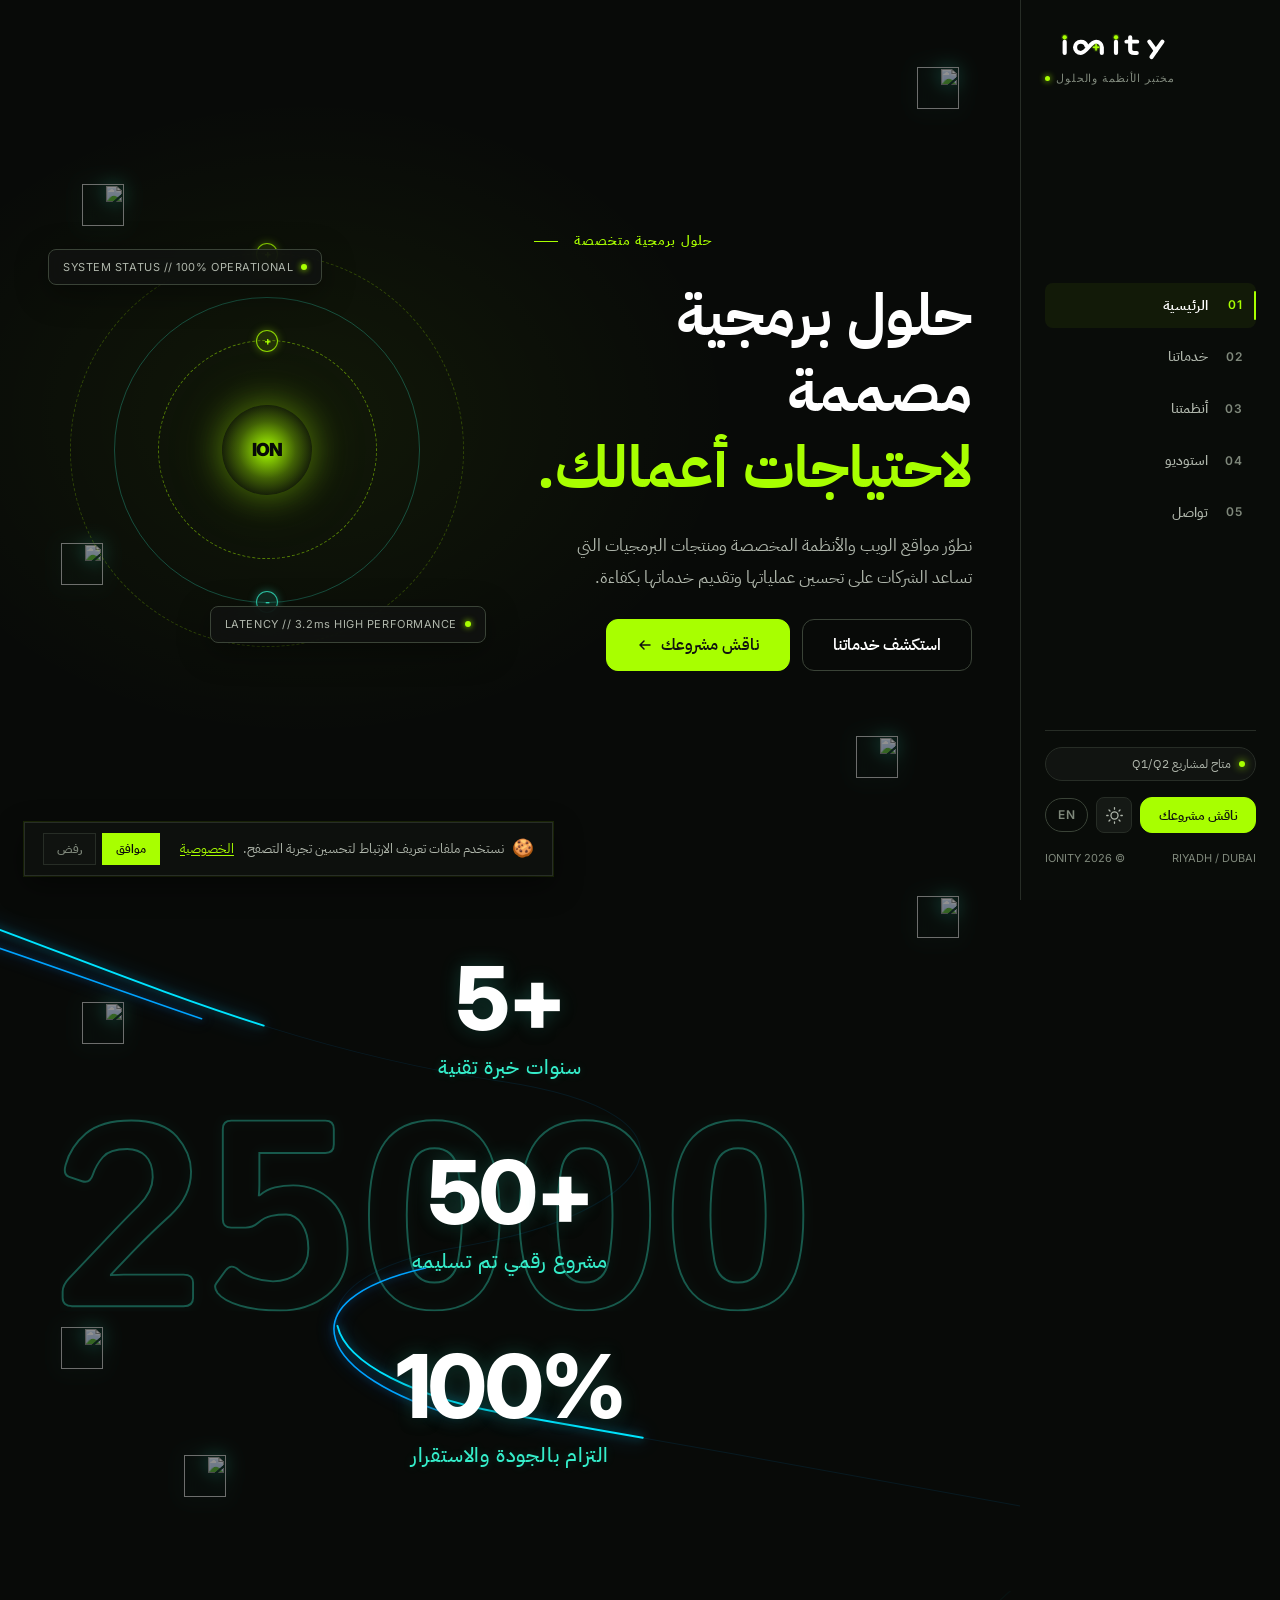
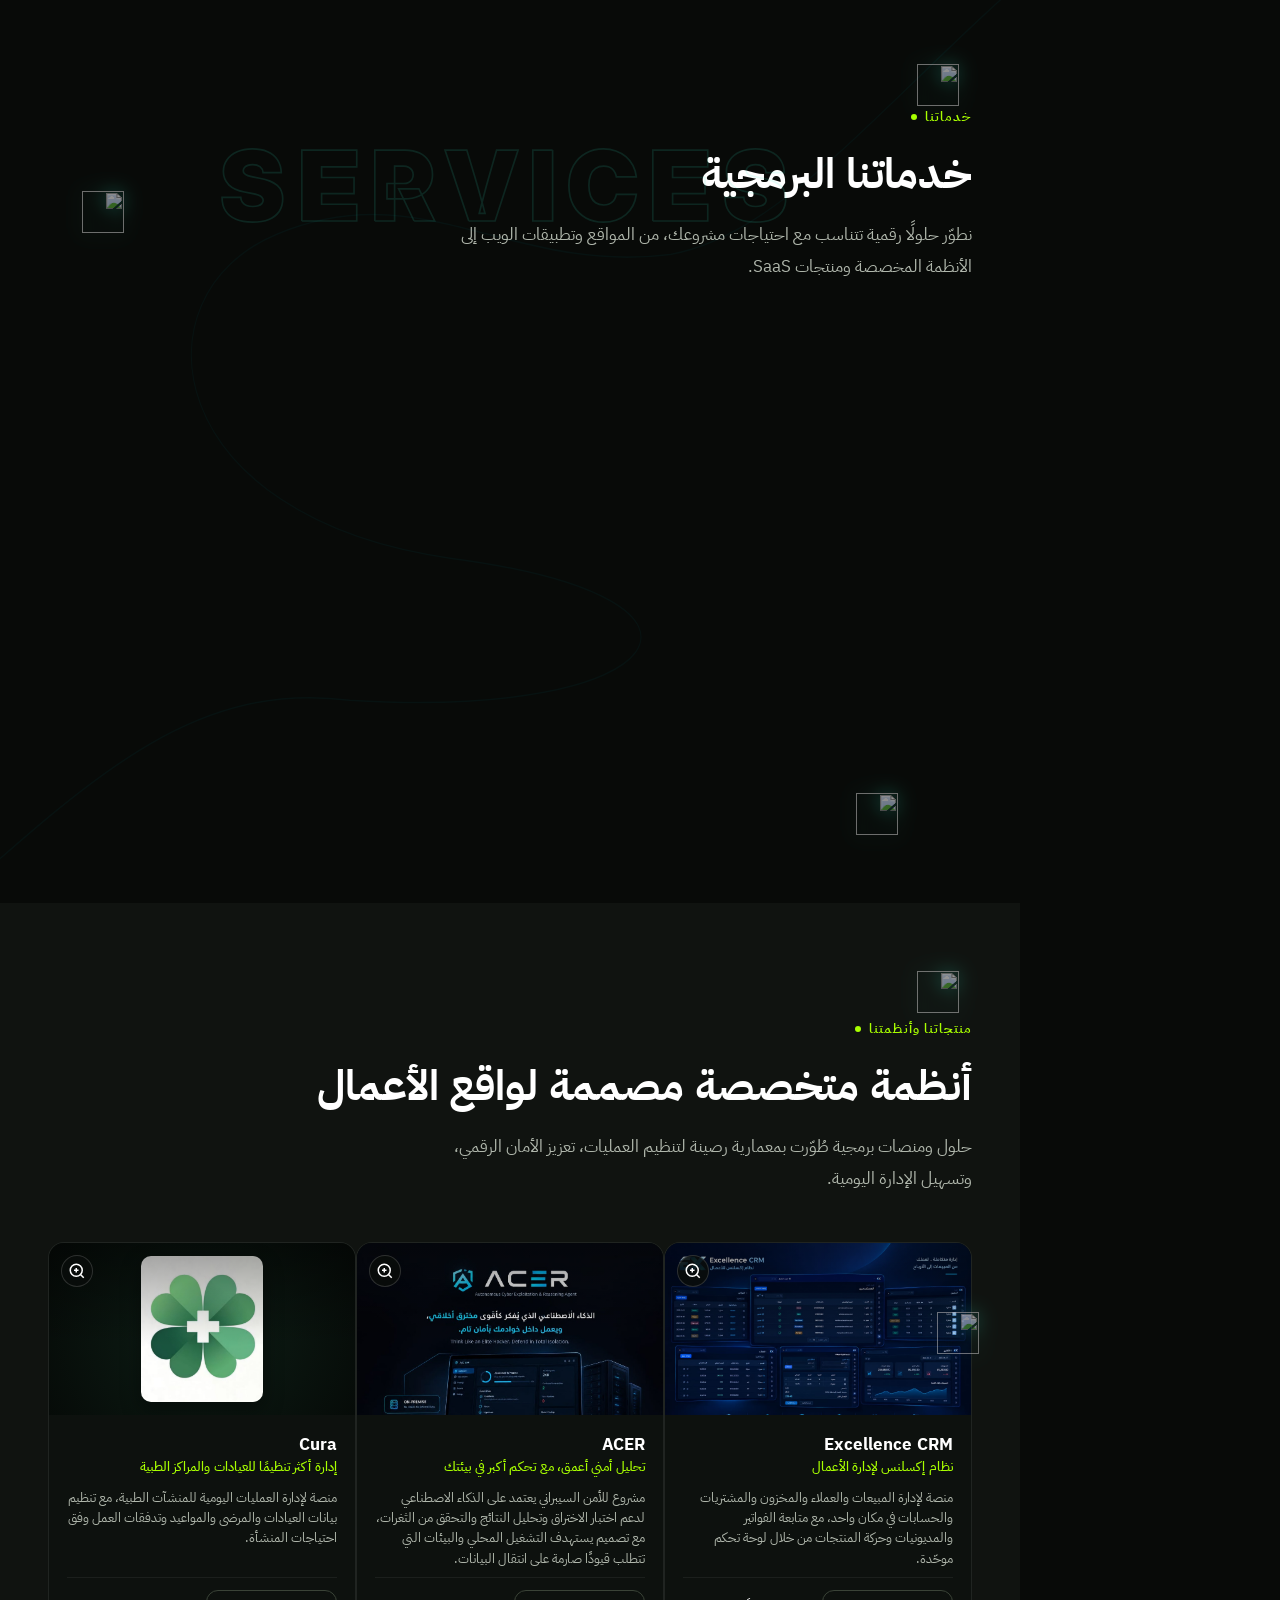
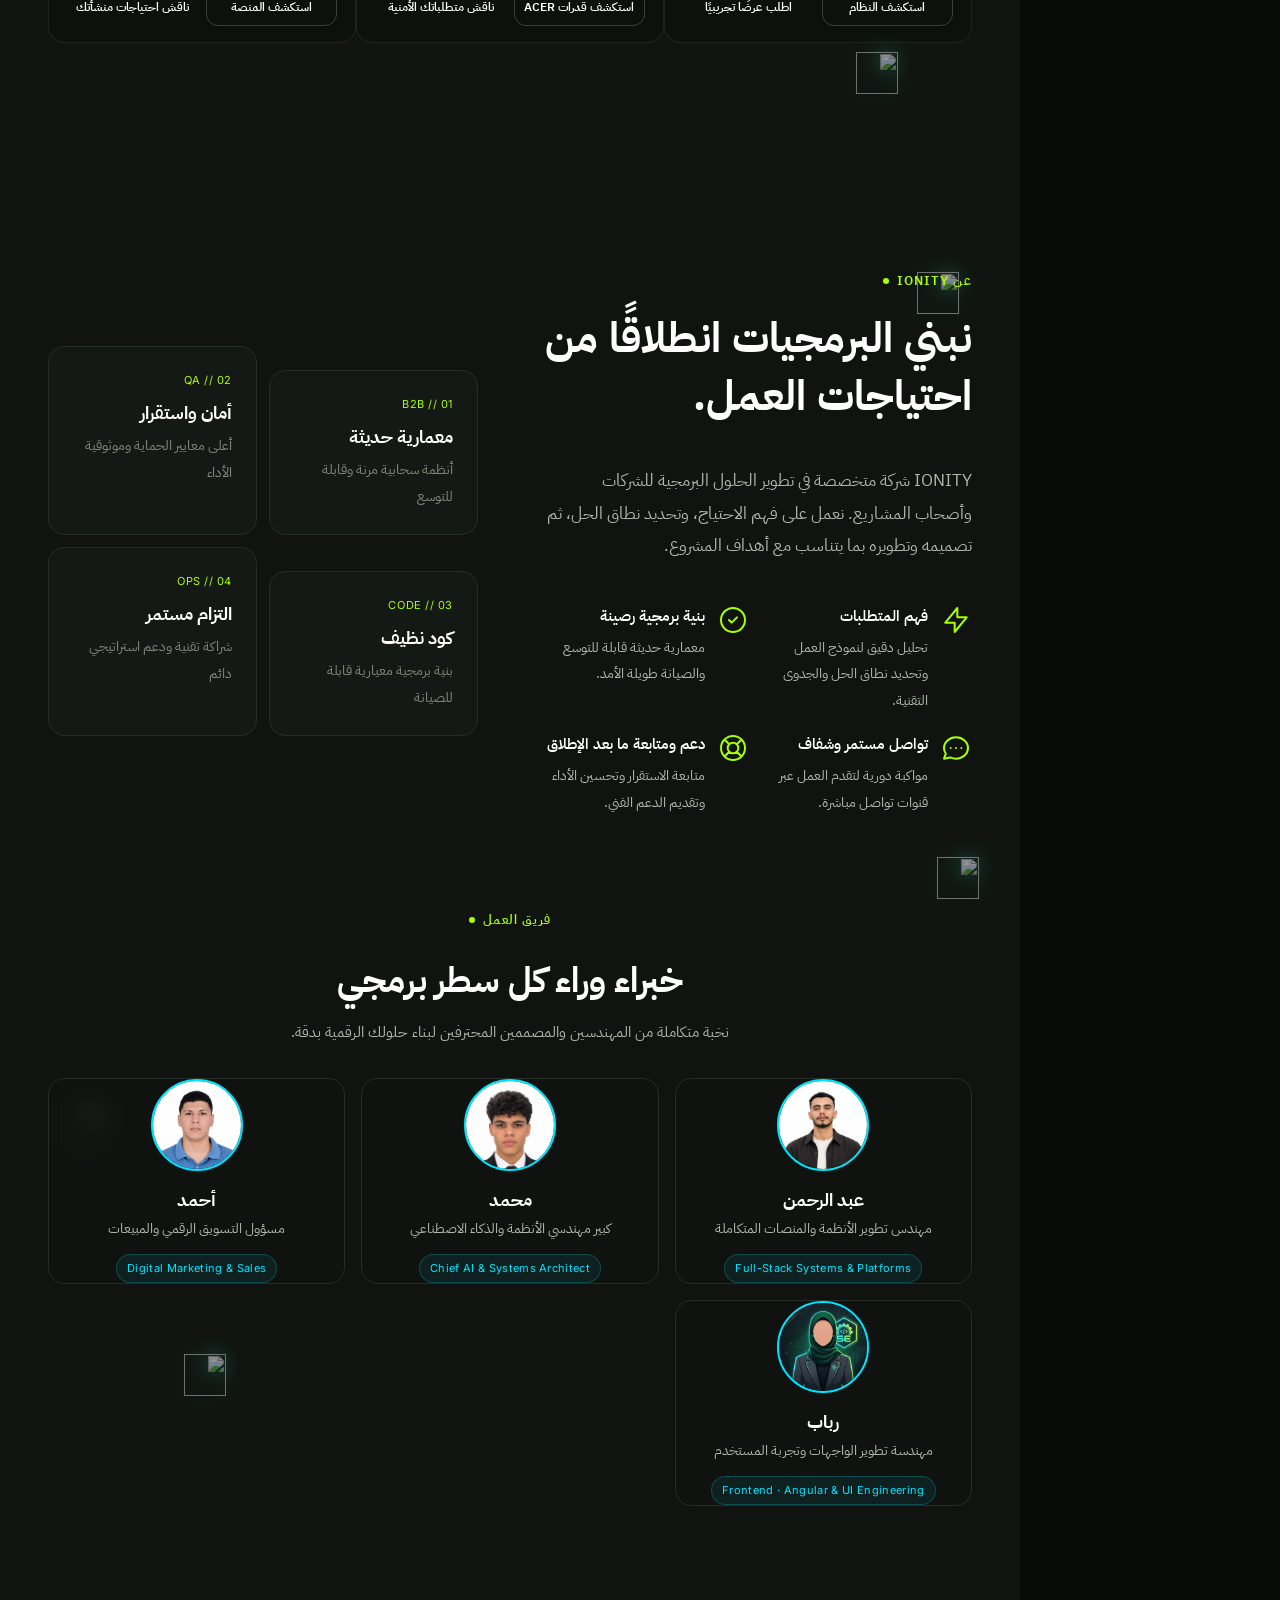
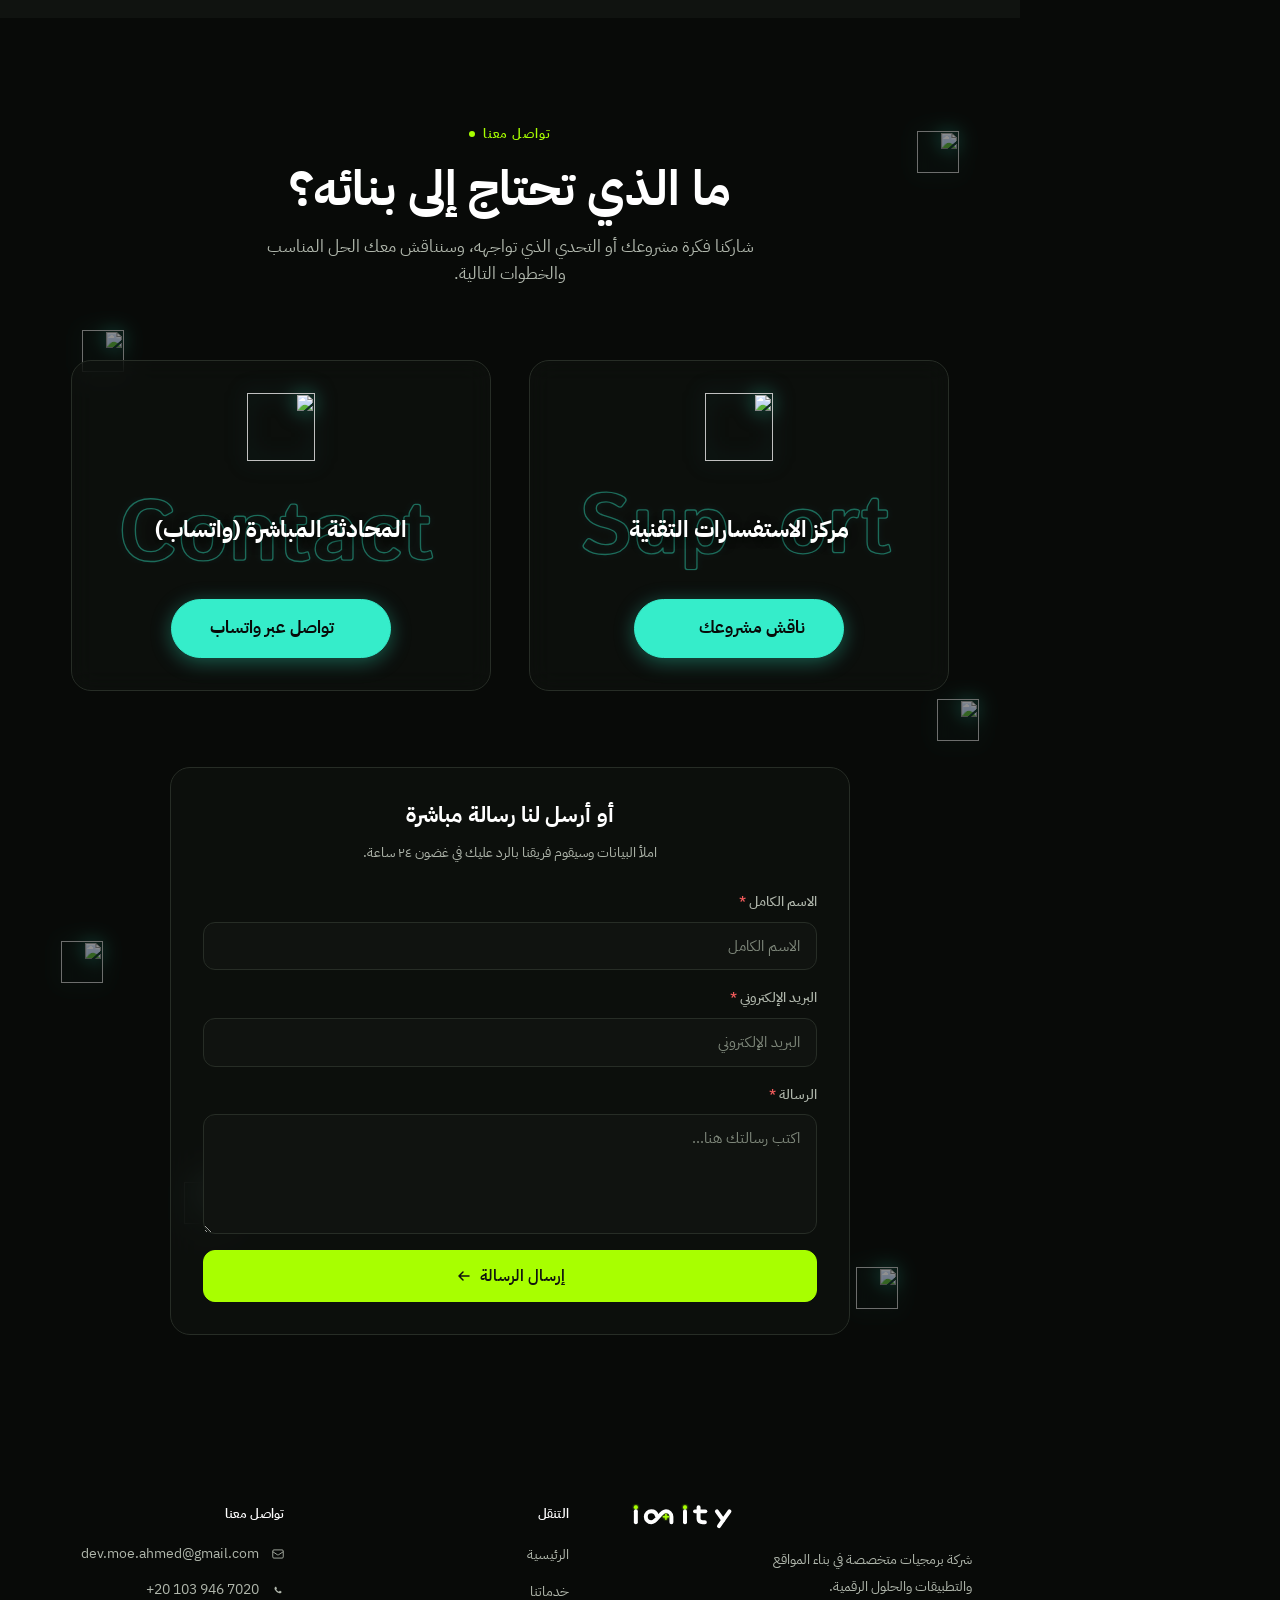
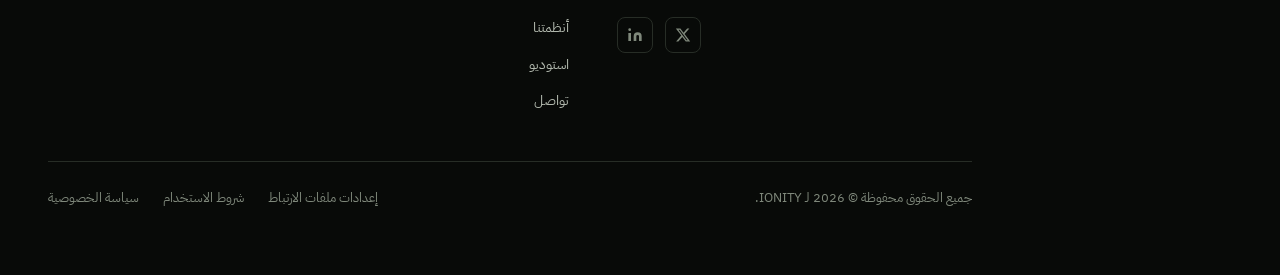
==== commit c03b895e: "refactor(products): compact card sizes, remove category tags, move chips to modal, fix cursor z-inde" ====
--- a/index.html
+++ b/index.html
@@ -95,10 +95,7 @@
     <div class="cursor-ring"></div>
   </div>
 
-  <!-- ── Scroll Progress Bar ────────────────────────── -->
-  <div class="scroll-progress-bar" aria-hidden="true">
-    <div class="scroll-progress-bar-fill" id="scroll-progress-fill"></div>
-  </div>
+
 
   <!-- ── GTM noscript ──────────────────────────────── -->
   <noscript>
@@ -638,14 +635,12 @@
             <div class="product-card-media">
               <img src="assets/images/products/excellence-crm.png" alt="Excellence CRM" loading="lazy" class="product-card-img">
               <div class="product-media-overlay">
-                <span class="product-media-tag">CRM &amp; ERP</span>
                 <button type="button" class="product-quick-view-btn" data-open-modal="excellence" aria-label="عرض التفاصيل">
                   <svg width="18" height="18" viewBox="0 0 24 24" fill="none" stroke="currentColor" stroke-width="2"><circle cx="11" cy="11" r="8"/><path d="M21 21l-4.35-4.35"/><path d="M11 8v6M8 11h6"/></svg>
                 </button>
               </div>
             </div>
             <div class="solution-card-body product-card-body">
-              <span class="solution-card-category" data-key="prod1Category">إدارة الأعمال · CRM &amp; ERP</span>
               <h3 class="solution-card-title">
                 <span class="product-name-lead" data-key="prod1Title">Excellence CRM</span>
                 <span class="product-title-sub" data-key="prod1Subtitle">نظام إكسلنس لإدارة الأعمال</span>
@@ -653,12 +648,6 @@
               <p class="solution-card-desc" data-key="prod1Desc">
                 منصة لإدارة المبيعات والعملاء والمخزون والمشتريات والحسابات في مكان واحد، مع متابعة الفواتير والمديونيات وحركة المنتجات من خلال لوحة تحكم موحّدة.
               </p>
-              <div class="product-chips-list">
-                <span class="product-chip" data-key="prod1Chip1">إدارة المبيعات والفواتير</span>
-                <span class="product-chip" data-key="prod1Chip2">العملاء والمديونيات</span>
-                <span class="product-chip" data-key="prod1Chip3">المخزون والمشتريات</span>
-                <span class="product-chip" data-key="prod1Chip4">الحسابات والتقارير</span>
-              </div>
               <div class="solution-card-footer product-card-footer">
                 <button type="button" class="btn btn-secondary btn-sm" data-open-modal="excellence">
                   <span data-key="prod1BtnExplore">استكشف النظام</span>
@@ -675,14 +664,12 @@
             <div class="product-card-media">
               <img src="assets/images/products/acer-cybersecurity.jpg" alt="ACER" loading="lazy" class="product-card-img">
               <div class="product-media-overlay">
-                <span class="product-media-tag">AI SECURITY</span>
                 <button type="button" class="product-quick-view-btn" data-open-modal="acer" aria-label="عرض التفاصيل">
                   <svg width="18" height="18" viewBox="0 0 24 24" fill="none" stroke="currentColor" stroke-width="2"><circle cx="11" cy="11" r="8"/><path d="M21 21l-4.35-4.35"/><path d="M11 8v6M8 11h6"/></svg>
                 </button>
               </div>
             </div>
             <div class="solution-card-body product-card-body">
-              <span class="solution-card-category" data-key="prod2Category">الأمن السيبراني · AI Security</span>
               <h3 class="solution-card-title">
                 <span class="product-name-lead" data-key="prod2Title">ACER</span>
                 <span class="product-title-sub" data-key="prod2Subtitle">تحليل أمني أعمق، مع تحكم أكبر في بيئتك</span>
@@ -690,12 +677,6 @@
               <p class="solution-card-desc" data-key="prod2Desc">
                 مشروع للأمن السيبراني يعتمد على الذكاء الاصطناعي لدعم اختبار الاختراق وتحليل النتائج والتحقق من الثغرات، مع تصميم يستهدف التشغيل المحلي والبيئات التي تتطلب قيودًا صارمة على انتقال البيانات.
               </p>
-              <div class="product-chips-list">
-                <span class="product-chip" data-key="prod2Chip1">تشغيل محلي عند توافر متطلباته</span>
-                <span class="product-chip" data-key="prod2Chip2">تحليل سياق التطبيق ومنطق الأعمال</span>
-                <span class="product-chip" data-key="prod2Chip3">التحقق من النتائج بأدلة قابلة للمراجعة</span>
-                <span class="product-chip" data-key="prod2Chip4">تقارير فنية وتوصيات للمعالجة</span>
-              </div>
               <div class="solution-card-footer product-card-footer">
                 <button type="button" class="btn btn-secondary btn-sm" data-open-modal="acer">
                   <span data-key="prod2BtnExplore">استكشف قدرات ACER</span>
@@ -712,14 +693,12 @@
             <div class="product-card-media product-card-media-cura">
               <img src="assets/images/products/cura-health.png" alt="Cura" loading="lazy" class="product-card-img product-card-img-contain">
               <div class="product-media-overlay">
-                <span class="product-media-tag">HEALTHCARE SAAS</span>
                 <button type="button" class="product-quick-view-btn" data-open-modal="cura" aria-label="عرض التفاصيل">
                   <svg width="18" height="18" viewBox="0 0 24 24" fill="none" stroke="currentColor" stroke-width="2"><circle cx="11" cy="11" r="8"/><path d="M21 21l-4.35-4.35"/><path d="M11 8v6M8 11h6"/></svg>
                 </button>
               </div>
             </div>
             <div class="solution-card-body product-card-body">
-              <span class="solution-card-category" data-key="prod3Category">الحلول الطبية · Healthcare SaaS</span>
               <h3 class="solution-card-title">
                 <span class="product-name-lead" data-key="prod3Title">Cura</span>
                 <span class="product-title-sub" data-key="prod3Subtitle">إدارة أكثر تنظيمًا للعيادات والمراكز الطبية</span>
@@ -727,12 +706,6 @@
               <p class="solution-card-desc" data-key="prod3Desc">
                 منصة لإدارة العمليات اليومية للمنشآت الطبية، مع تنظيم بيانات العيادات والمرضى والمواعيد وتدفقات العمل وفق احتياجات المنشأة.
               </p>
-              <div class="product-chips-list">
-                <span class="product-chip" data-key="prod3Chip1">إدارة العيادات والأطباء</span>
-                <span class="product-chip" data-key="prod3Chip2">ملفات المرضى والسجلات الطبية</span>
-                <span class="product-chip" data-key="prod3Chip3">تنظيم المواعيد وتدفقات العمل</span>
-                <span class="product-chip" data-key="prod3Chip4">صلاحيات منفصلة حسب الدور</span>
-              </div>
               <div class="solution-card-footer product-card-footer">
                 <button type="button" class="btn btn-secondary btn-sm" data-open-modal="cura">
                   <span data-key="prod3BtnExplore">استكشف المنصة</span>
@@ -878,7 +851,7 @@
                 <img src="assets/images/team/founder.jpg" alt="محمد" class="team-avatar founder-avatar" loading="lazy">
               </div>
               <h4 class="team-name" data-key="memberName2">محمد</h4>
-              <p class="team-role" data-key="memberRole2">كبير مهندسي ومعماريي الأنظمة والذكاء الاصطناعي</p>
+              <p class="team-role" data-key="memberRole2">كبير مهندسي الأنظمة والذكاء الاصطناعي</p>
               <span class="team-chip">Chief AI &amp; Systems Architect</span>
             </div>
             <div class="team-card">
@@ -1197,6 +1170,7 @@
         <div class="product-modal-media-wrap">
           <img src="" alt="" id="modal-product-img" class="product-modal-img">
         </div>
+        <div class="product-modal-tags" id="modal-product-tags"></div>
         <div class="product-modal-intro" id="modal-product-intro"></div>
         <div class="product-modal-sections" id="modal-product-sections">
           <!-- Populated dynamically via JS -->
--- a/assets/css/components.css
+++ b/assets/css/components.css
@@ -126,7 +126,7 @@
   top: 0;
   left: 0;
   pointer-events: none;
-  z-index: 99999;
+  z-index: 2147483647 !important;
   opacity: 0;
   transition: opacity 0.3s ease;
 }
@@ -145,7 +145,7 @@
   border-radius: 50%;
   pointer-events: none;
   box-shadow: 0 0 6px rgba(168, 255, 0, 0.45);
-  z-index: 100000;
+  z-index: 2147483647 !important;
   will-change: transform;
   transition: width 0.15s ease, height 0.15s ease, background-color 0.15s ease, opacity 0.15s ease;
 }
@@ -159,7 +159,7 @@
   border: 1.5px solid rgba(168, 255, 0, 0.65);
   border-radius: 50%;
   pointer-events: none;
-  z-index: 99999;
+  z-index: 2147483647 !important;
   box-shadow: 0 0 10px rgba(168, 255, 0, 0.12);
   will-change: transform;
   transition: width 0.18s cubic-bezier(0.16, 1, 0.3, 1),
--- a/assets/css/muffin.css
+++ b/assets/css/muffin.css
@@ -1160,9 +1160,9 @@
 
 .products-showcase-grid {
   display: grid;
-  grid-template-columns: repeat(auto-fit, minmax(min(100%, 340px), 1fr));
-  gap: var(--space-6);
-  margin-top: var(--space-10);
+  grid-template-columns: repeat(auto-fill, minmax(min(100%, 280px), 1fr));
+  gap: var(--space-5);
+  margin-top: var(--space-8);
 }
 
 .product-card {
@@ -1179,14 +1179,15 @@
 
 .product-card:hover {
   border-color: rgba(168, 255, 0, 0.45);
-  transform: translateY(-4px);
-  box-shadow: 0 16px 36px rgba(0, 0, 0, 0.45);
+  transform: translateY(-3px);
+  box-shadow: 0 12px 28px rgba(0, 0, 0, 0.45);
 }
 
 .product-card-media {
   position: relative;
   width: 100%;
-  aspect-ratio: 16/10;
+  aspect-ratio: 16/9;
+  max-height: 175px;
   overflow: hidden;
   background: #090D0A;
 }
@@ -1212,9 +1213,9 @@
 
 .product-card-media-cura .product-card-img-contain {
   width: auto;
-  max-height: 82%;
-  border-radius: 14px;
-  box-shadow: 0 10px 25px rgba(0, 0, 0, 0.45);
+  max-height: 85%;
+  border-radius: 10px;
+  box-shadow: 0 8px 20px rgba(0, 0, 0, 0.45);
 }
 
 .product-media-overlay {
@@ -1222,32 +1223,18 @@
   inset: 0;
   display: flex;
   align-items: flex-start;
-  justify-content: space-between;
-  padding: 1rem;
-  background: linear-gradient(180deg, rgba(0,0,0,0.45) 0%, transparent 60%);
+  justify-content: flex-end;
+  padding: 0.75rem;
+  background: linear-gradient(180deg, rgba(0,0,0,0.4) 0%, transparent 60%);
   pointer-events: none;
-}
-
-.product-media-tag {
-  display: inline-flex;
-  align-items: center;
-  padding: 0.25rem 0.65rem;
-  font-size: 0.6875rem;
-  font-weight: 700;
-  letter-spacing: 0.08em;
-  color: var(--color-accent);
-  background: rgba(10, 14, 11, 0.85);
-  border: 1px solid rgba(168, 255, 0, 0.3);
-  border-radius: 999px;
-  backdrop-filter: blur(8px);
 }
 
 .product-quick-view-btn {
   display: inline-flex;
   align-items: center;
   justify-content: center;
-  width: 34px;
-  height: 34px;
+  width: 32px;
+  height: 32px;
   border-radius: 50%;
   background: rgba(10, 14, 11, 0.85);
   border: 1px solid rgba(255, 255, 255, 0.15);
@@ -1261,20 +1248,20 @@
   background: var(--color-accent);
   color: #000;
   border-color: var(--color-accent);
-  transform: scale(1.1);
+  transform: scale(1.08);
 }
 
 .product-card-body {
   display: flex;
   flex-direction: column;
   flex-grow: 1;
-  padding: var(--space-6);
-  gap: var(--space-3);
+  padding: 1.15rem 1.15rem 1rem;
+  gap: 0.5rem;
 }
 
 .product-name-lead {
   display: block;
-  font-size: 1.125rem;
+  font-size: 1.05rem;
   font-weight: 700;
   color: var(--color-text);
   line-height: 1.3;
@@ -1282,51 +1269,46 @@
 
 .product-title-sub {
   display: block;
-  font-size: 0.875rem;
+  font-size: 0.8125rem;
   font-weight: 500;
   color: var(--color-accent);
-  margin-top: 0.2rem;
-}
-
-.product-chips-list {
-  display: flex;
-  flex-wrap: wrap;
-  gap: 0.4rem;
-  margin: var(--space-2) 0;
-}
-
-.product-chip {
-  display: inline-block;
-  padding: 0.25rem 0.6rem;
-  font-size: 0.75rem;
-  font-weight: 500;
-  background: rgba(255, 255, 255, 0.04);
+  margin-top: 0.15rem;
+  line-height: 1.4;
+}
+
+.product-card-body .solution-card-desc {
+  font-size: 0.8125rem;
+  line-height: 1.55;
   color: var(--color-text-secondary);
-  border: 1px solid rgba(255, 255, 255, 0.08);
-  border-radius: 6px;
-  transition: border-color var(--transition-fast), color var(--transition-fast);
-}
-
-.product-card:hover .product-chip {
-  border-color: rgba(168, 255, 0, 0.2);
-  color: var(--color-text);
+  margin-top: 0.25rem;
+  display: -webkit-box;
+  -webkit-line-clamp: 4;
+  -webkit-box-orient: vertical;
+  overflow: hidden;
 }
 
 .product-card-footer {
   display: flex;
   align-items: center;
-  flex-wrap: wrap;
-  gap: var(--space-3);
+  gap: 0.5rem;
   margin-top: auto;
-  padding-top: var(--space-4);
-  border-top: 1px solid rgba(255, 255, 255, 0.05);
+  padding-top: 0.75rem;
+  border-top: 1px solid rgba(255, 255, 255, 0.06);
+}
+
+.product-card-footer .btn {
+  flex: 1 1 0;
+  justify-content: center;
+  white-space: nowrap;
+  font-size: 0.775rem;
+  padding: 0.45rem 0.65rem;
 }
 
 /* ── Product Details Modal ──────────────────────────────────── */
 .product-modal {
   position: fixed;
   inset: 0;
-  z-index: 99999;
+  z-index: 100000;
   display: flex;
   align-items: center;
   justify-content: center;
@@ -1470,6 +1452,29 @@
   object-fit: contain;
   border-radius: 14px;
   box-shadow: 0 10px 30px rgba(0, 0, 0, 0.45);
+}
+
+.product-modal-tags {
+  display: flex;
+  flex-wrap: wrap;
+  gap: 0.45rem;
+}
+
+.product-modal-tag-chip {
+  display: inline-flex;
+  align-items: center;
+  padding: 0.3rem 0.75rem;
+  font-size: 0.75rem;
+  font-weight: 600;
+  color: var(--color-accent);
+  background: rgba(168, 255, 0, 0.08);
+  border: 1px solid rgba(168, 255, 0, 0.22);
+  border-radius: 999px;
+  letter-spacing: 0.01em;
+}
+
+.scroll-progress-bar {
+  display: none !important;
 }
 
 .product-modal-intro {
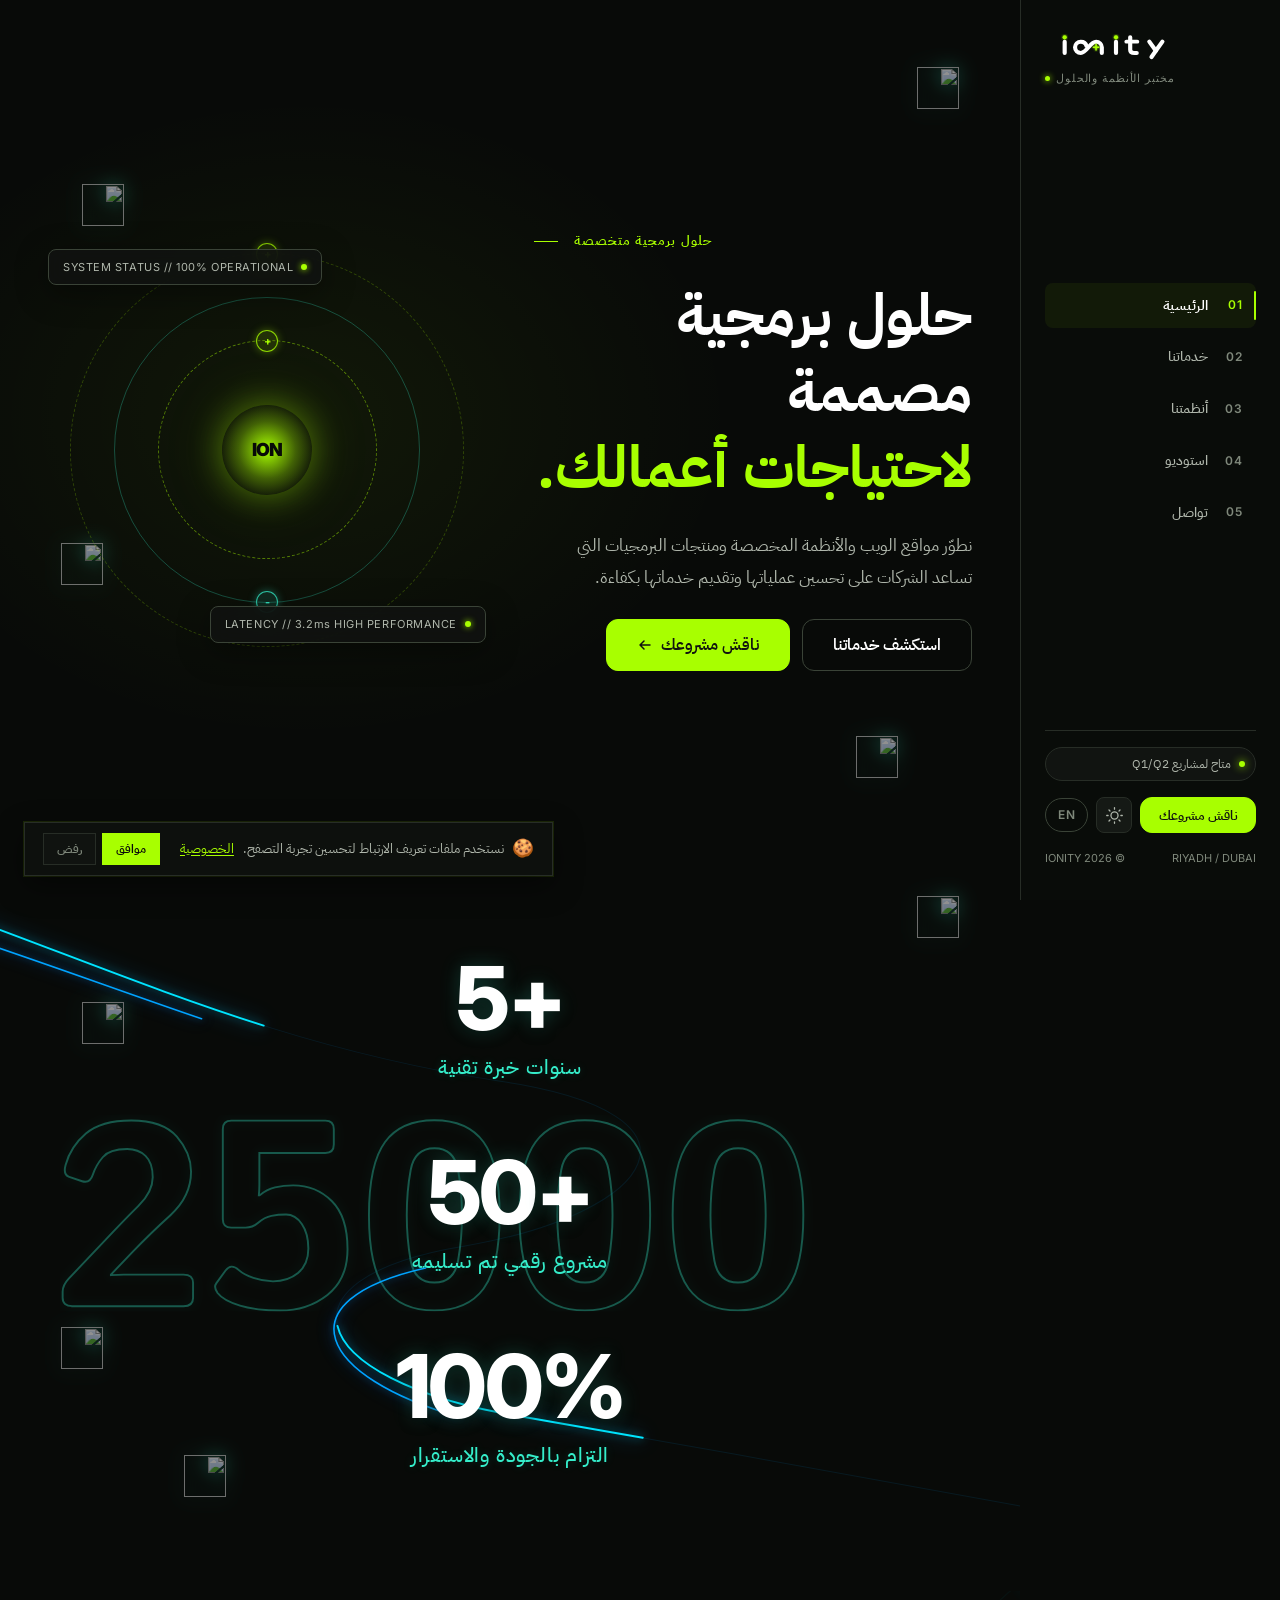
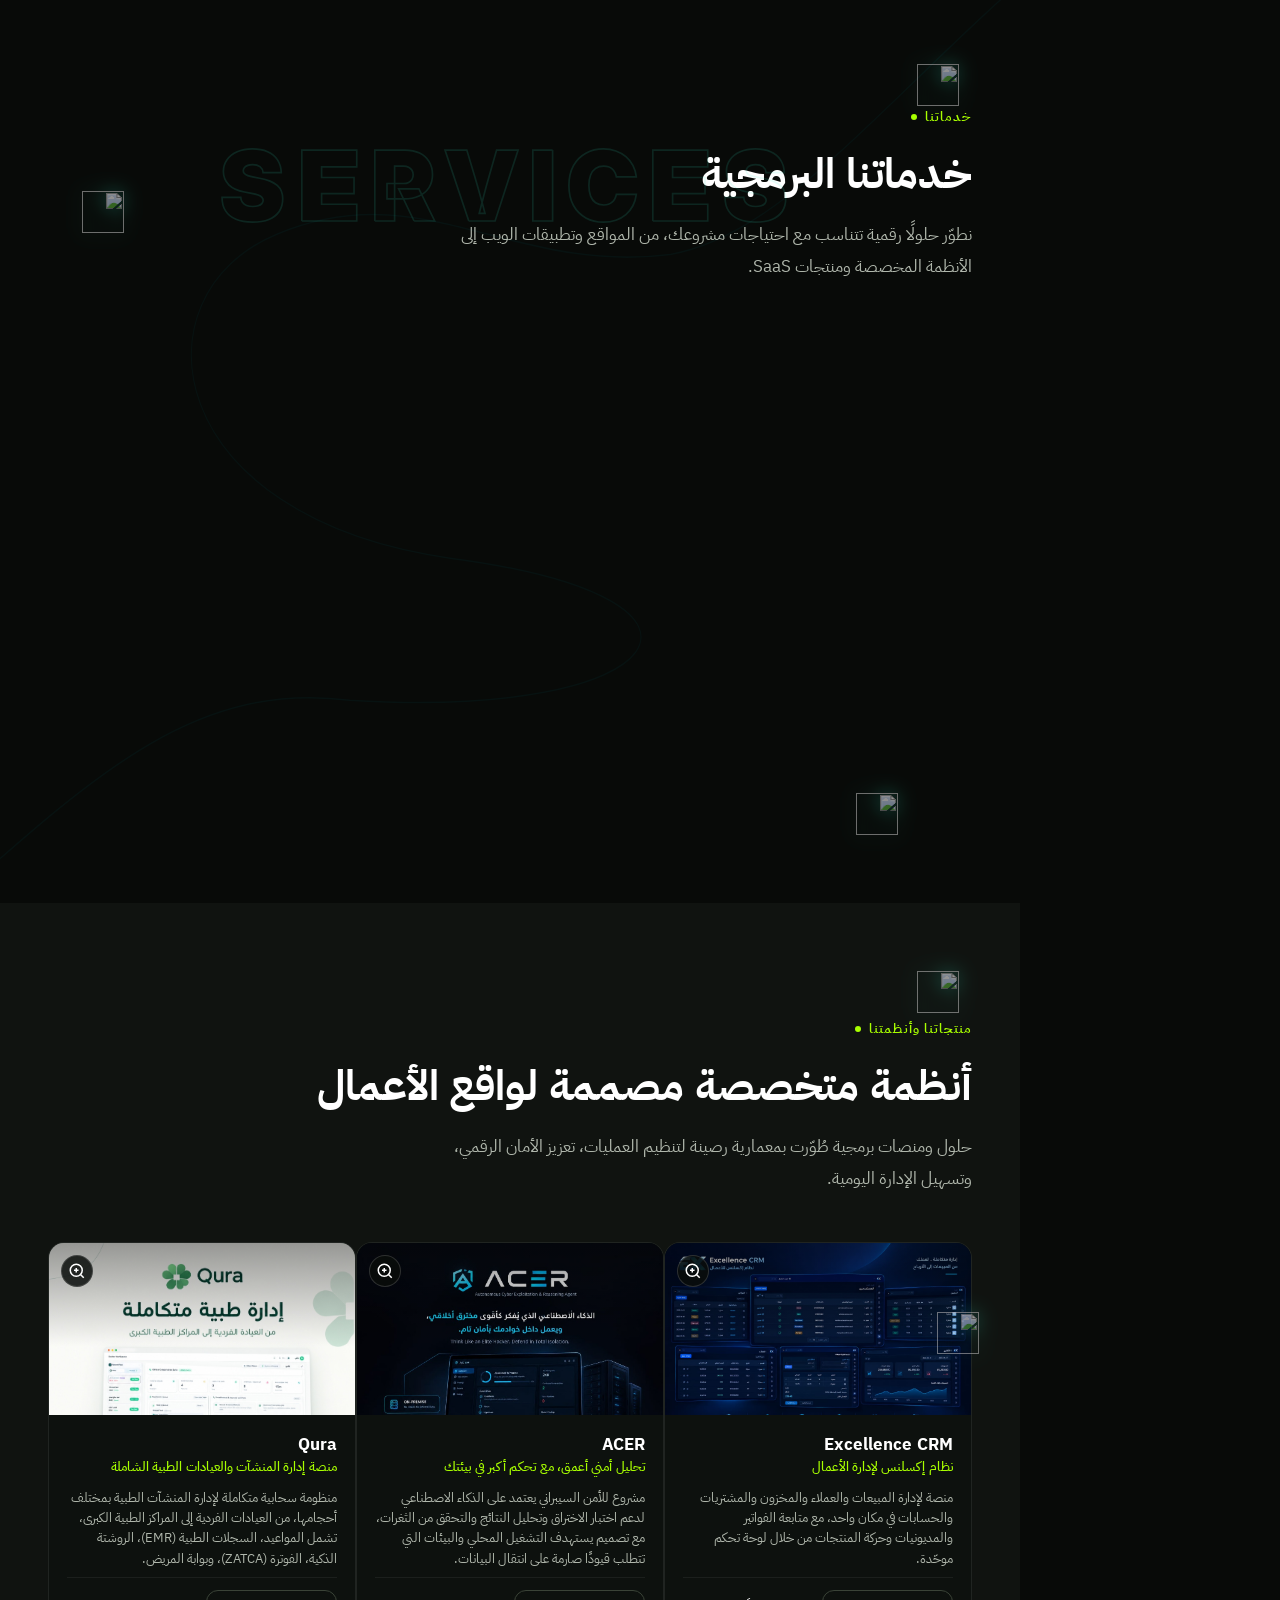
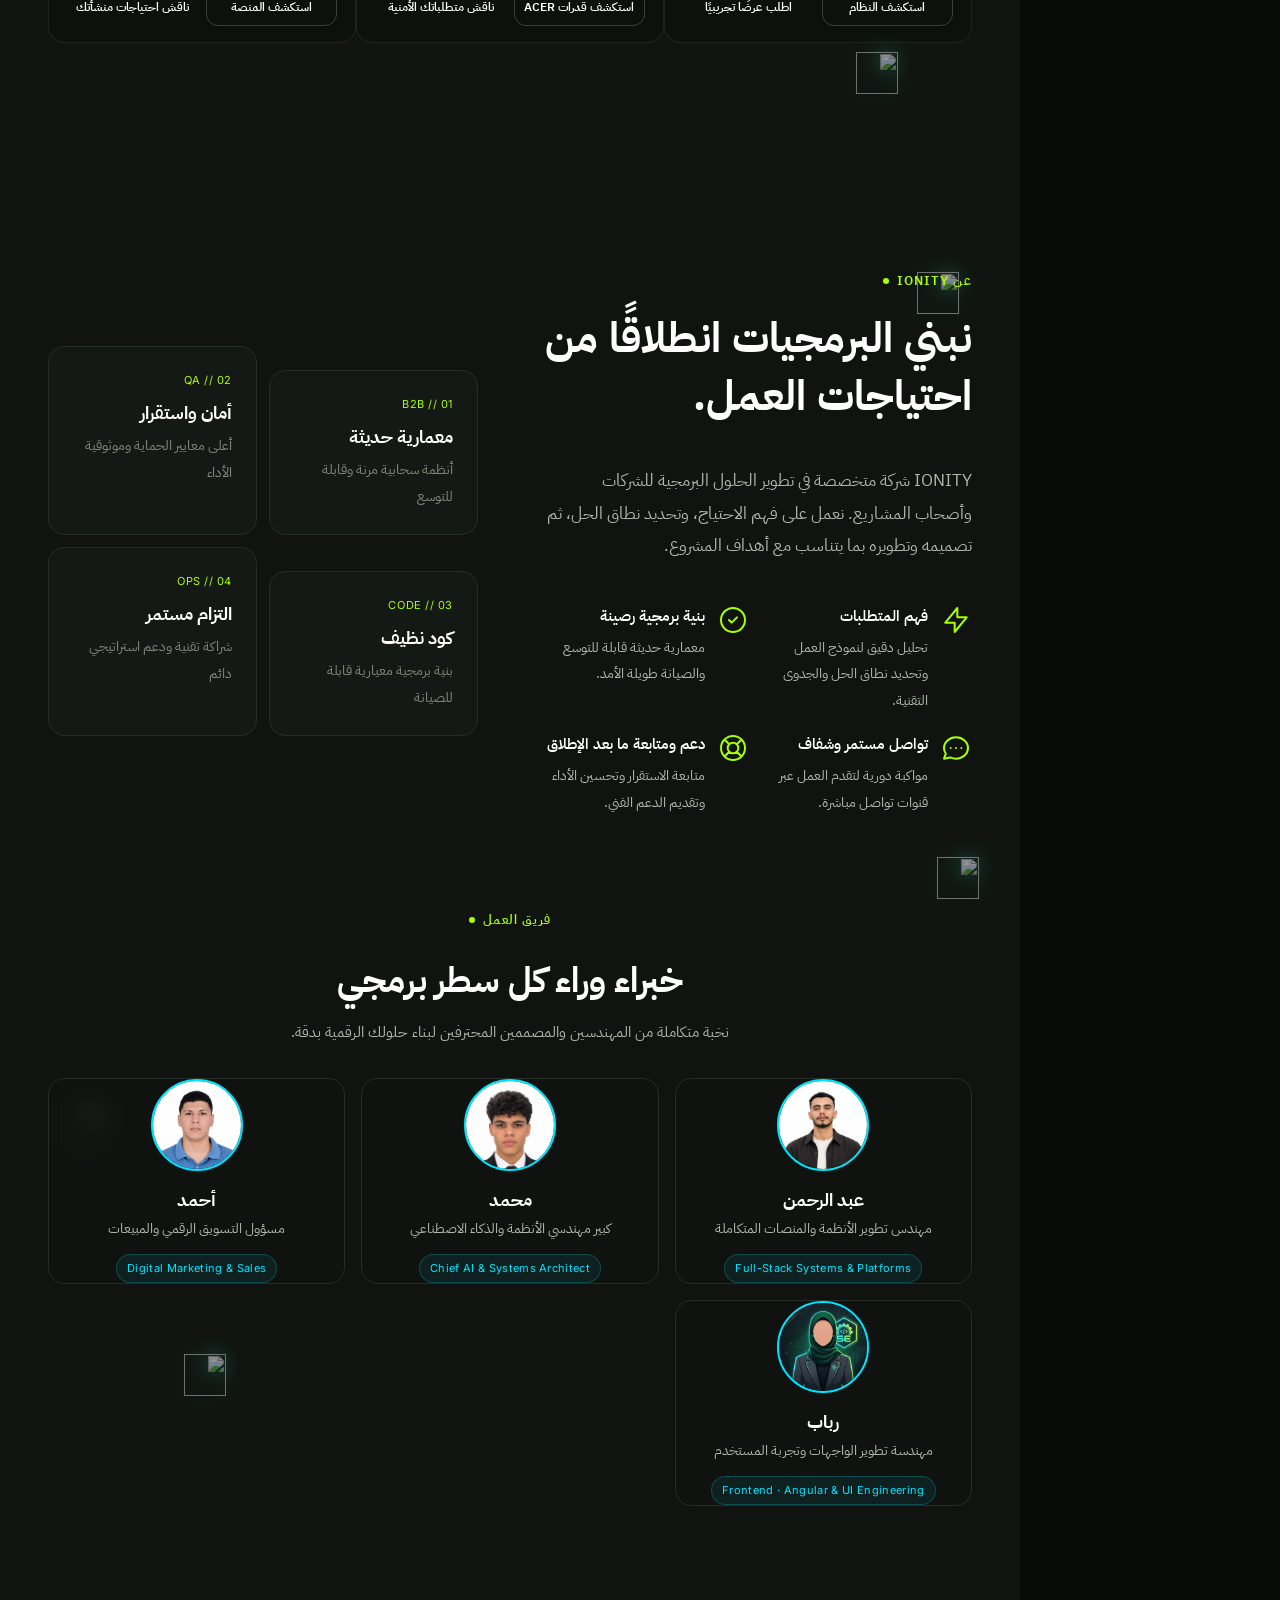
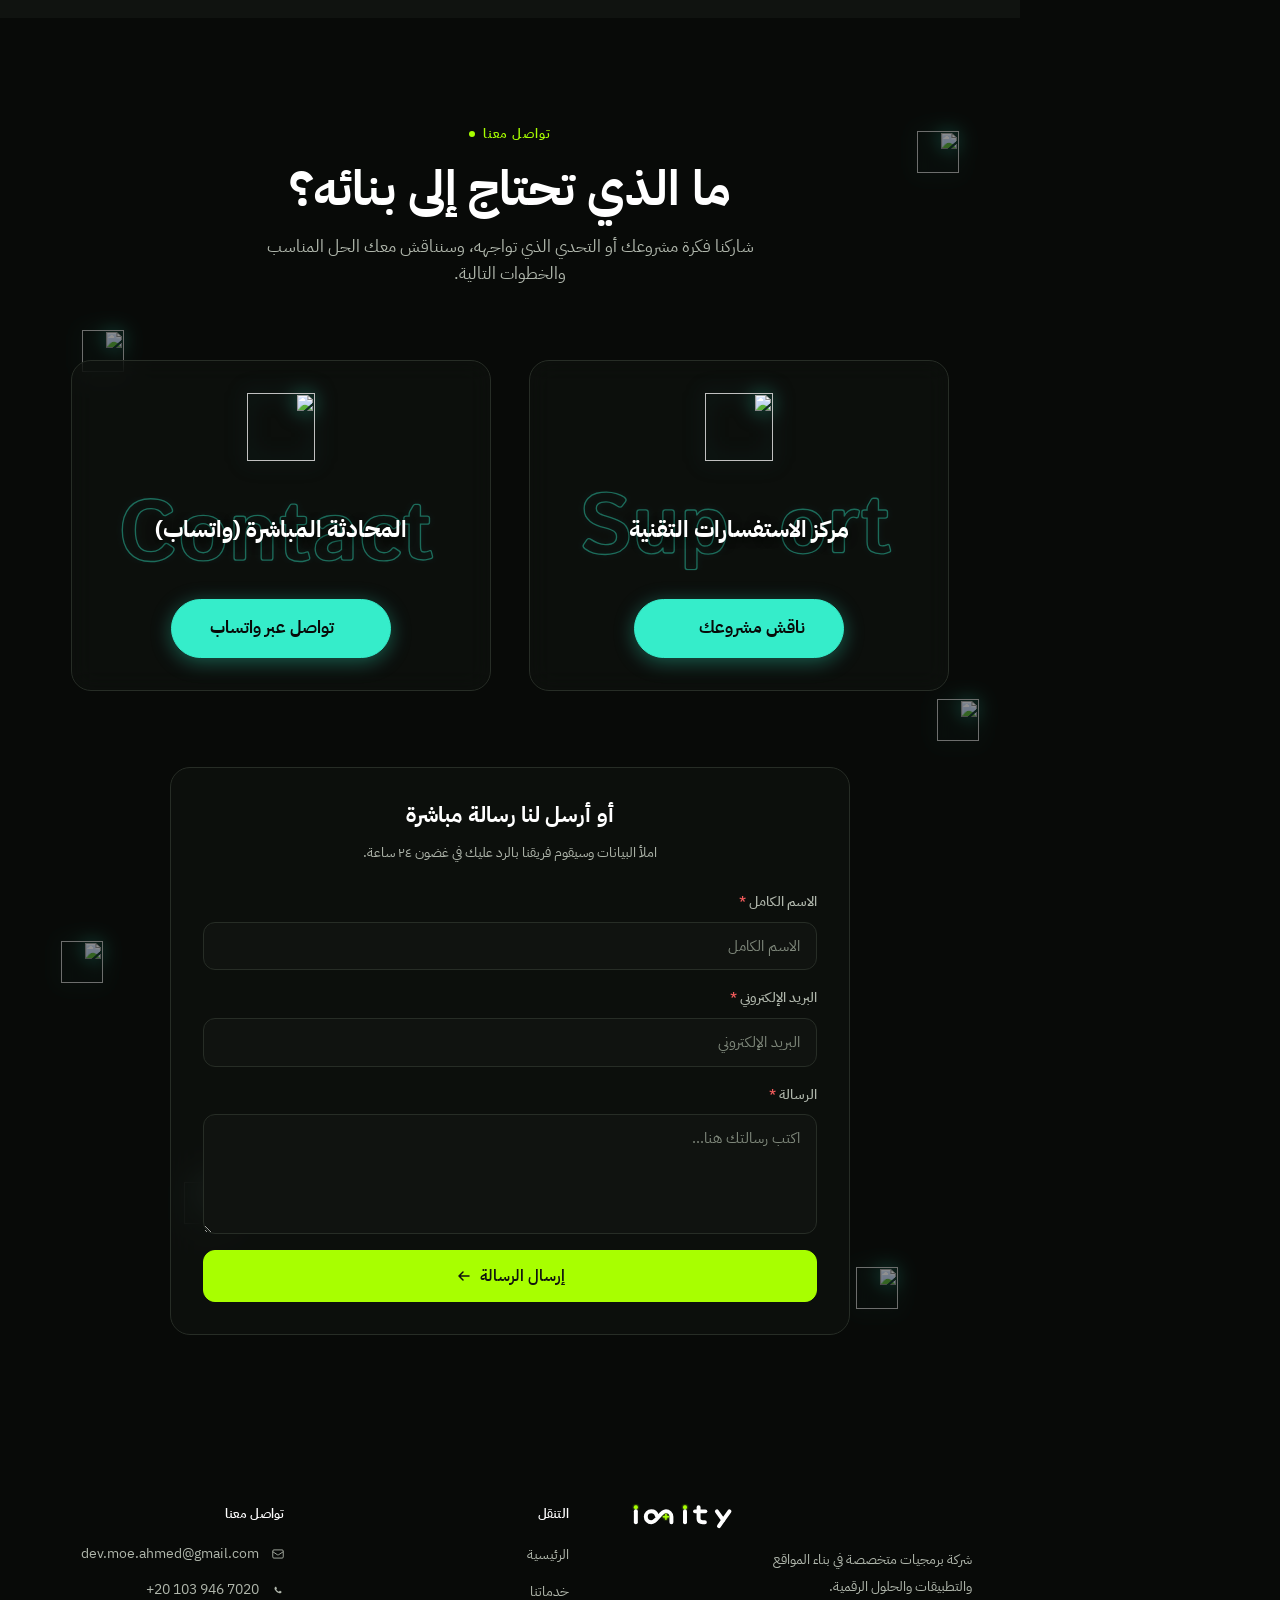
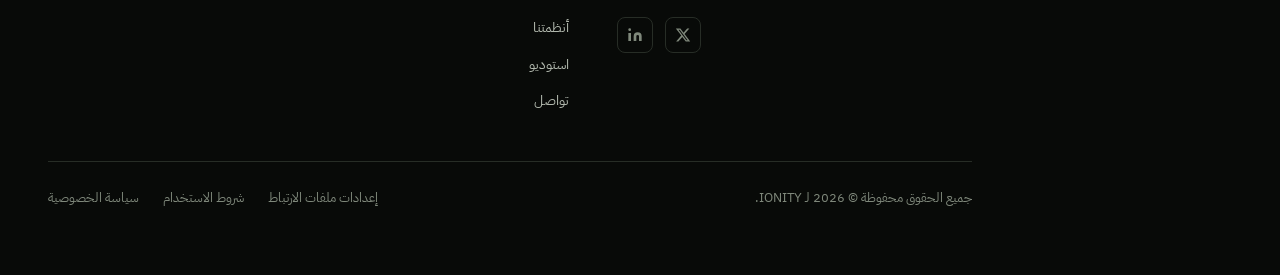
==== commit 82e5b48d: "feat(products): update Qura image, architecture details, and multi-tenant capabilities" ====
--- a/index.html
+++ b/index.html
@@ -688,10 +688,10 @@
             </div>
           </article>
 
-          <!-- Product 3: Cura -->
+          <!-- Product 3: Qura -->
           <article class="solution-card product-card" data-reveal data-reveal-delay="3">
             <div class="product-card-media product-card-media-cura">
-              <img src="assets/images/products/cura-health.png" alt="Cura" loading="lazy" class="product-card-img product-card-img-contain">
+              <img src="assets/images/products/qura-health.jpg" alt="Qura" loading="lazy" class="product-card-img">
               <div class="product-media-overlay">
                 <button type="button" class="product-quick-view-btn" data-open-modal="cura" aria-label="عرض التفاصيل">
                   <svg width="18" height="18" viewBox="0 0 24 24" fill="none" stroke="currentColor" stroke-width="2"><circle cx="11" cy="11" r="8"/><path d="M21 21l-4.35-4.35"/><path d="M11 8v6M8 11h6"/></svg>
@@ -700,11 +700,11 @@
             </div>
             <div class="solution-card-body product-card-body">
               <h3 class="solution-card-title">
-                <span class="product-name-lead" data-key="prod3Title">Cura</span>
-                <span class="product-title-sub" data-key="prod3Subtitle">إدارة أكثر تنظيمًا للعيادات والمراكز الطبية</span>
+                <span class="product-name-lead" data-key="prod3Title">Qura</span>
+                <span class="product-title-sub" data-key="prod3Subtitle">منصة إدارة المنشآت والعيادات الطبية الشاملة</span>
               </h3>
               <p class="solution-card-desc" data-key="prod3Desc">
-                منصة لإدارة العمليات اليومية للمنشآت الطبية، مع تنظيم بيانات العيادات والمرضى والمواعيد وتدفقات العمل وفق احتياجات المنشأة.
+                منظومة سحابية متكاملة لإدارة المنشآت الطبية بمختلف أحجامها، من العيادات الفردية إلى المراكز الطبية الكبرى، تشمل المواعيد، السجلات الطبية (EMR)، الروشتة الذكية، الفوترة (ZATCA)، وبوابة المريض.
               </p>
               <div class="solution-card-footer product-card-footer">
                 <button type="button" class="btn btn-secondary btn-sm" data-open-modal="cura">
--- a/assets/css/muffin.css
+++ b/assets/css/muffin.css
@@ -1205,17 +1205,12 @@
 }
 
 .product-card-media-cura {
-  background: radial-gradient(circle at center, #0e1e16 0%, #060b08 100%);
-  display: flex;
-  align-items: center;
-  justify-content: center;
-}
-
-.product-card-media-cura .product-card-img-contain {
-  width: auto;
-  max-height: 85%;
-  border-radius: 10px;
-  box-shadow: 0 8px 20px rgba(0, 0, 0, 0.45);
+  background: #08110B;
+}
+
+.product-card-media-cura .product-card-img {
+  object-fit: cover;
+  object-position: center top;
 }
 
 .product-media-overlay {
@@ -1443,15 +1438,17 @@
 }
 
 .product-modal-media-wrap.is-contain {
-  background: radial-gradient(circle at center, #0e1e16 0%, #060b08 100%);
+  height: 340px;
+  background: #08110B;
 }
 
 .product-modal-media-wrap.is-contain .product-modal-img {
-  width: auto;
-  max-height: 85%;
+  width: 100%;
+  height: 100%;
+  max-height: 100%;
   object-fit: contain;
-  border-radius: 14px;
-  box-shadow: 0 10px 30px rgba(0, 0, 0, 0.45);
+  border-radius: 8px;
+  box-shadow: none;
 }
 
 .product-modal-tags {
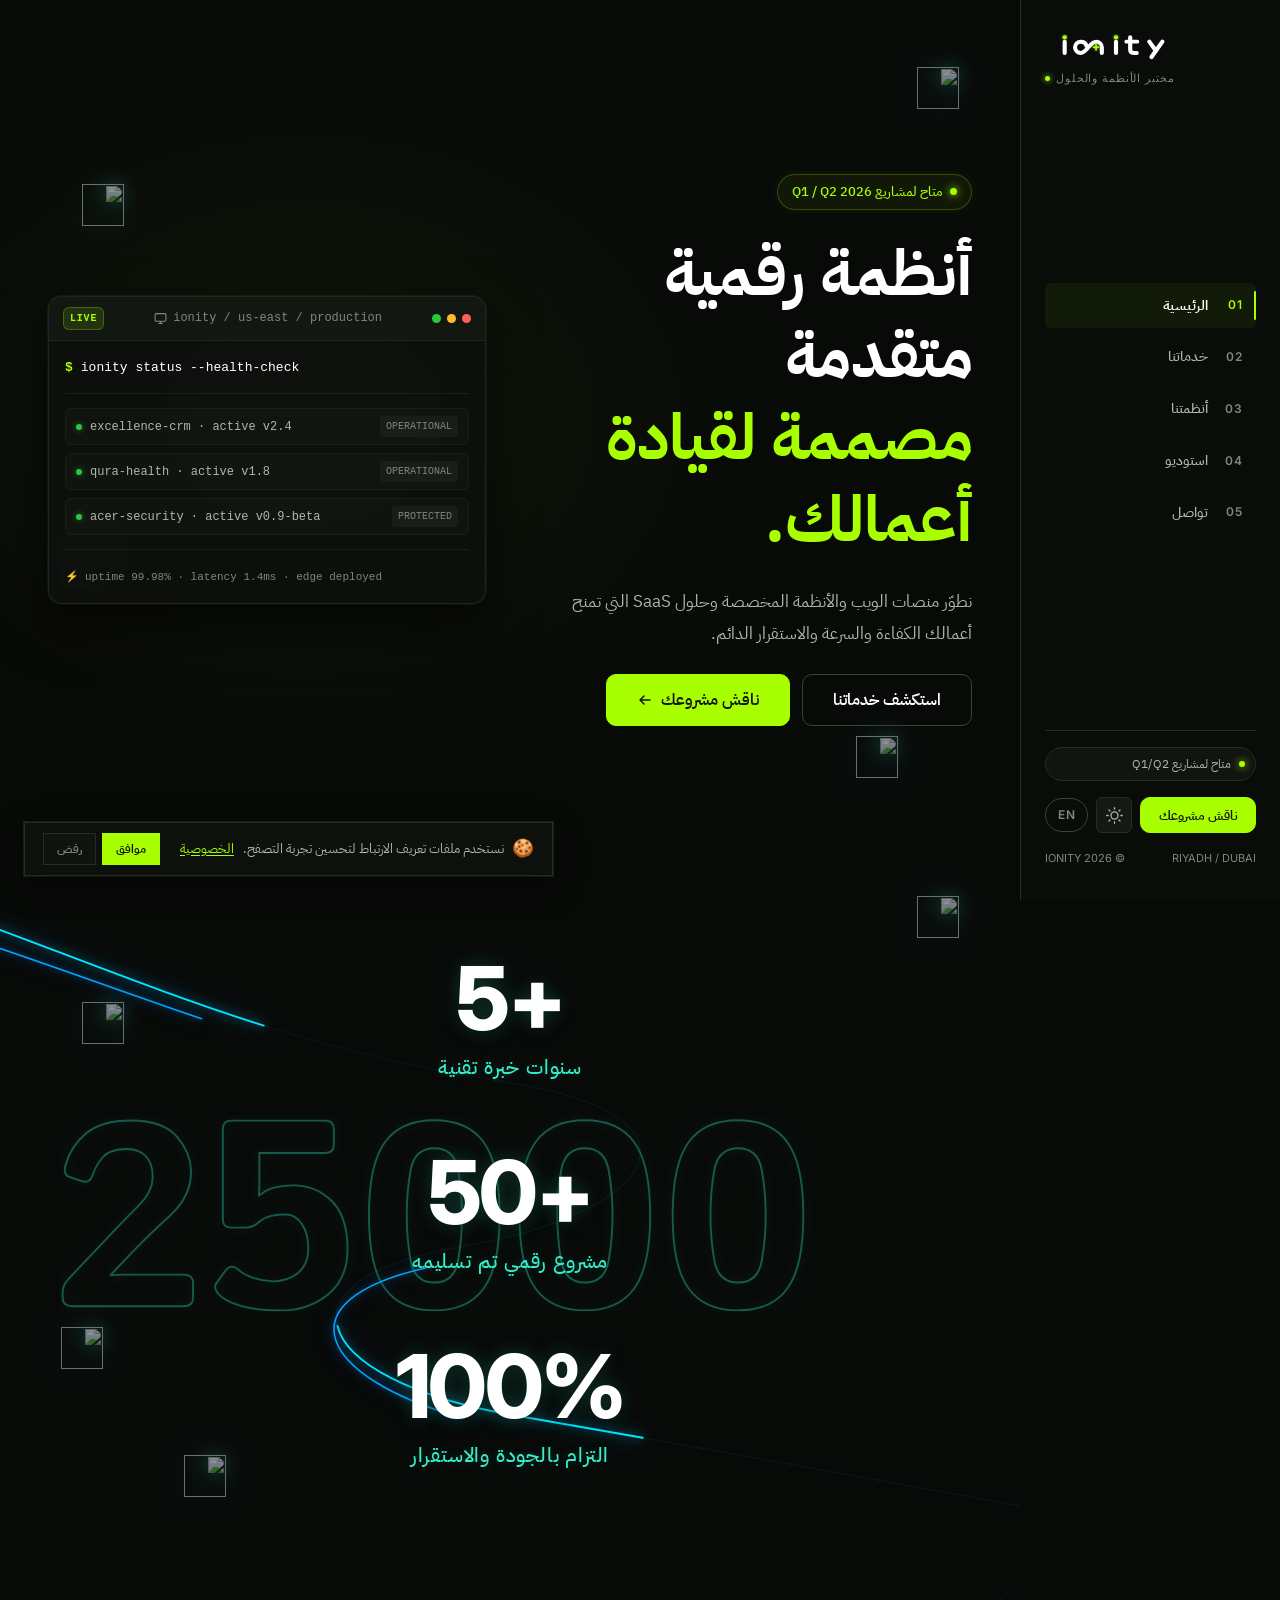
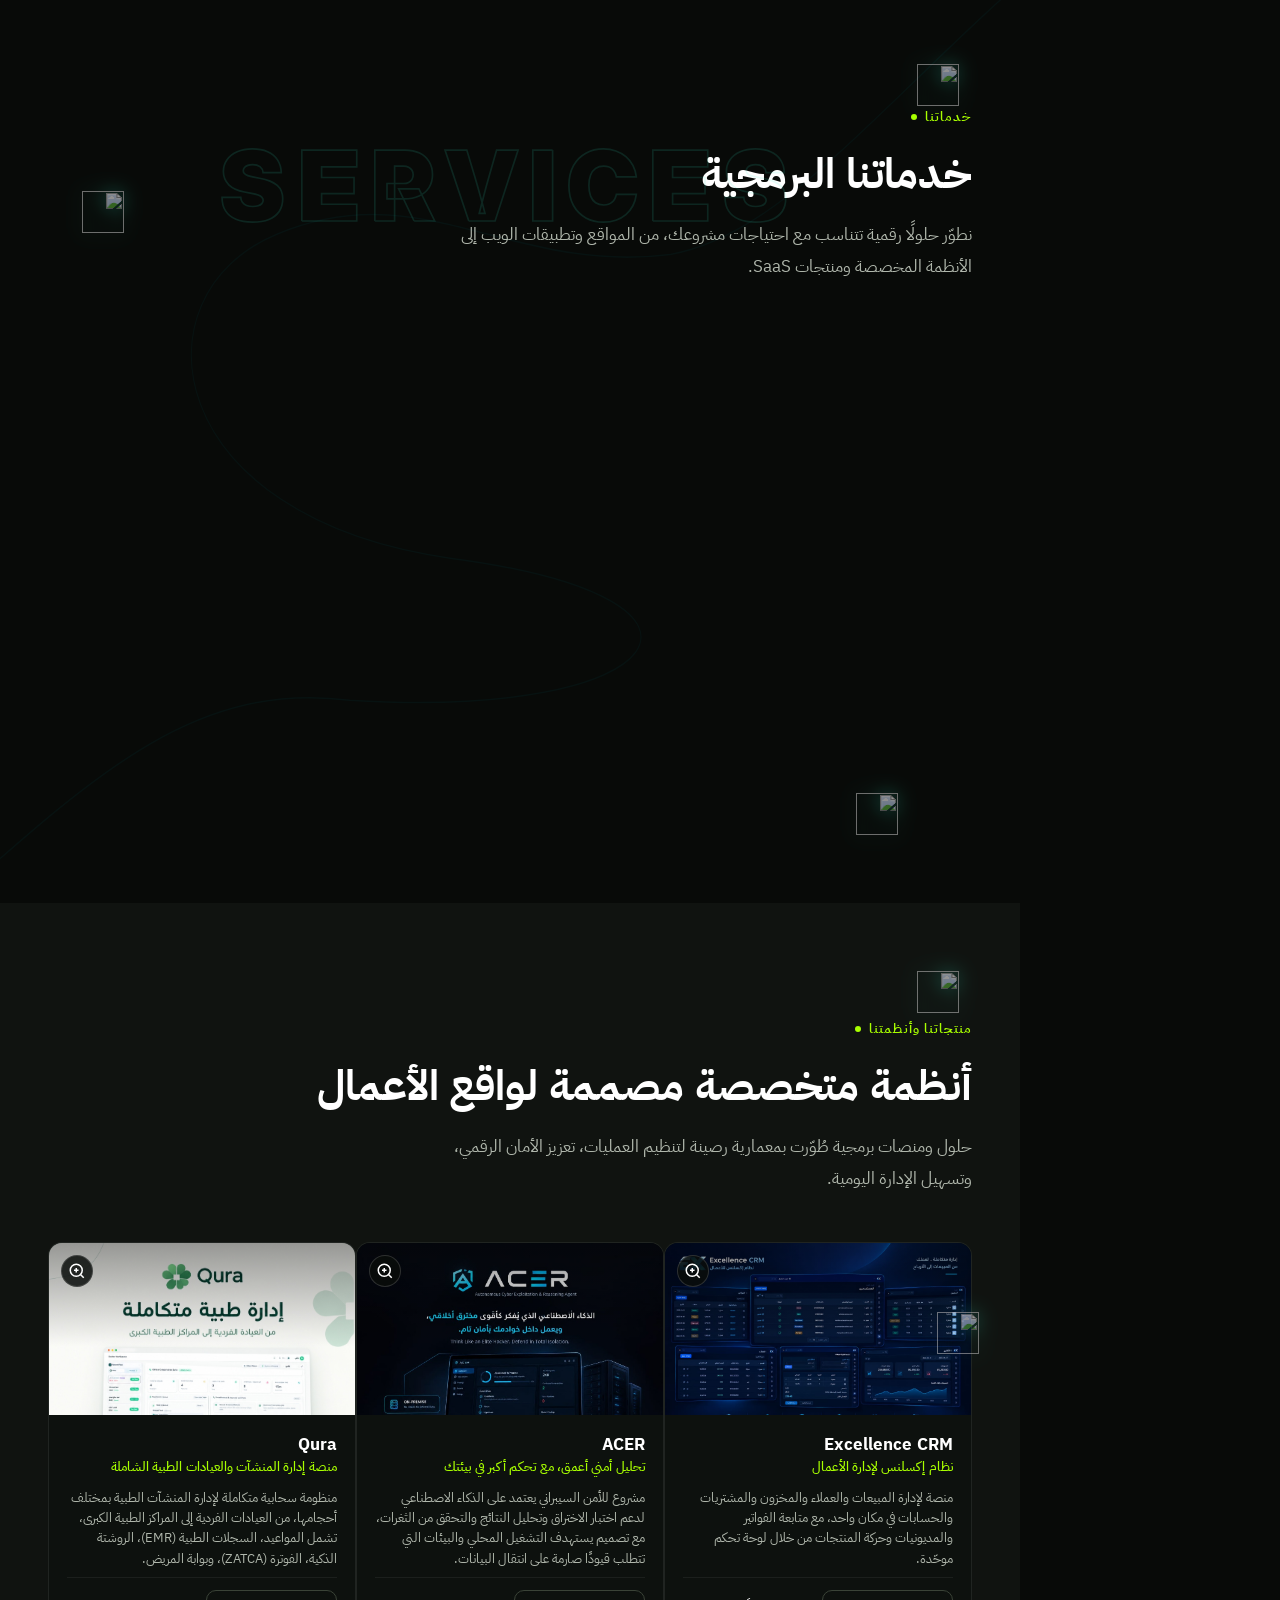
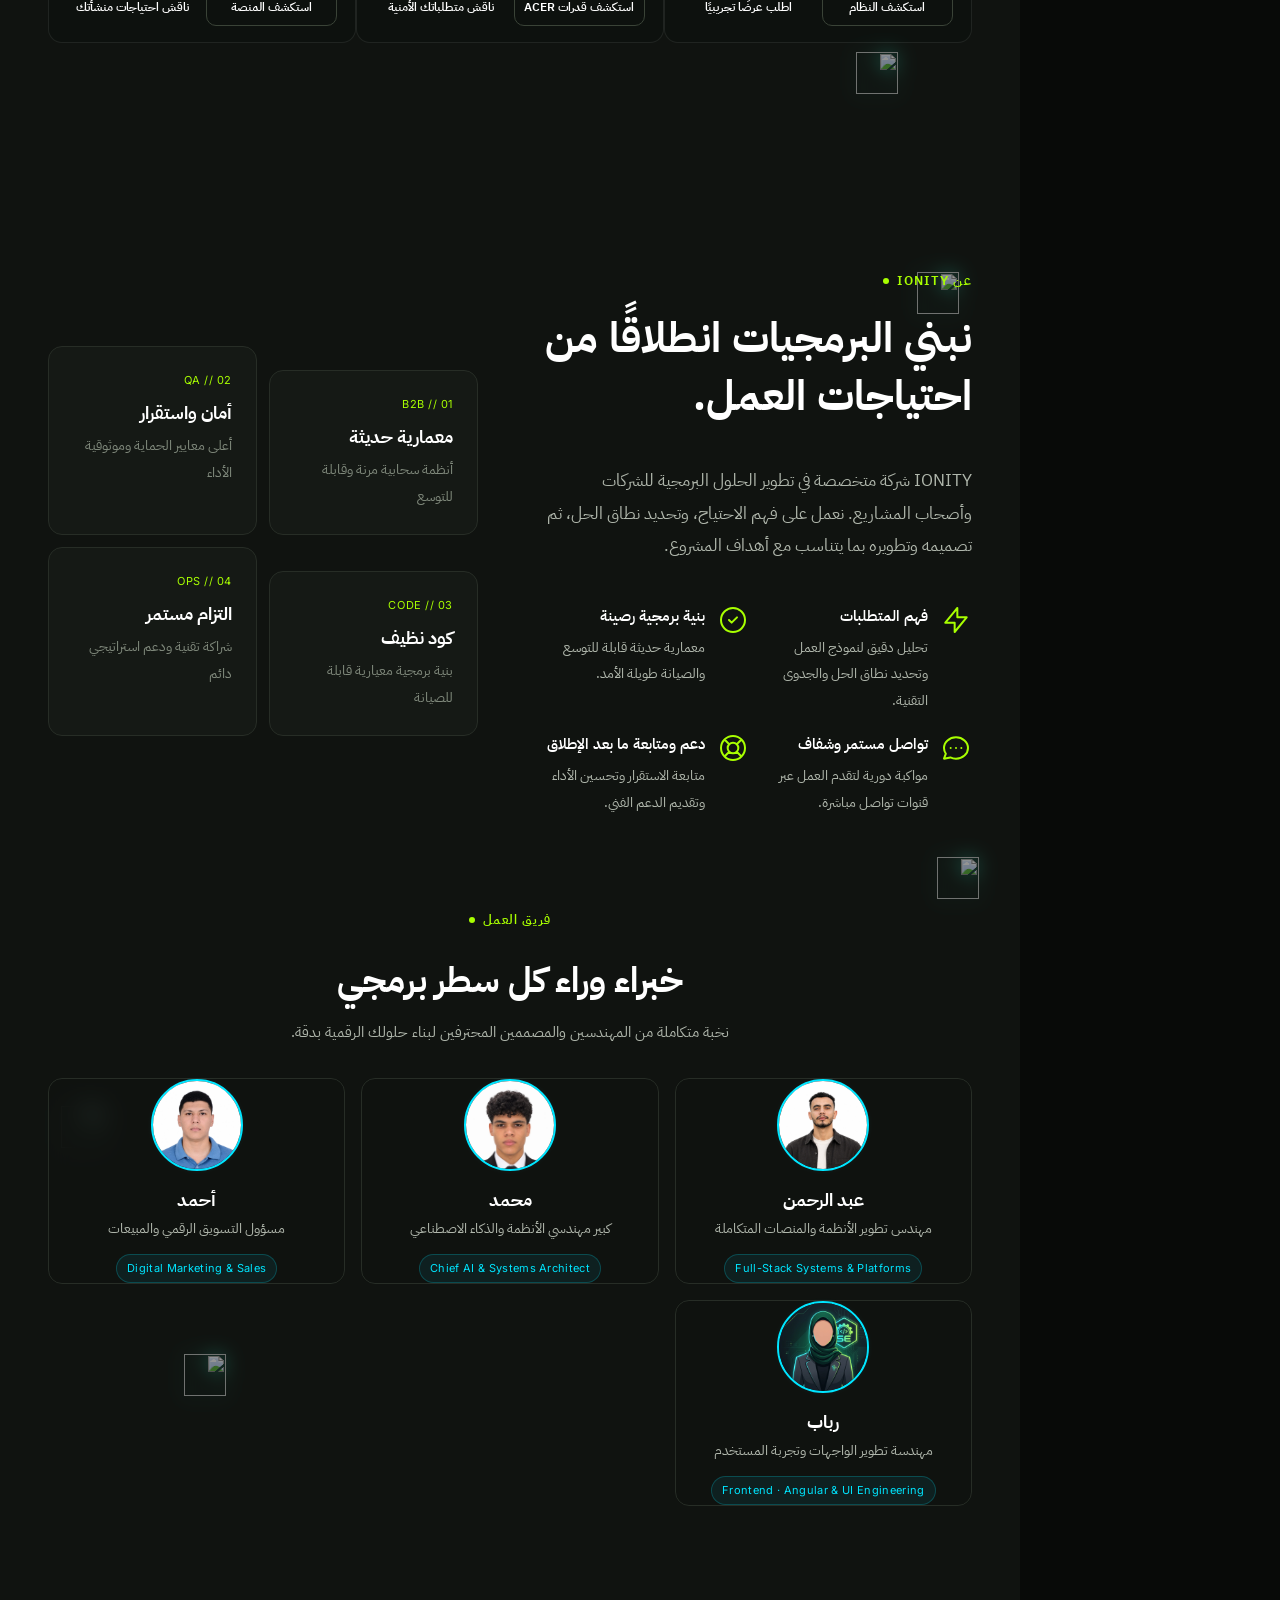
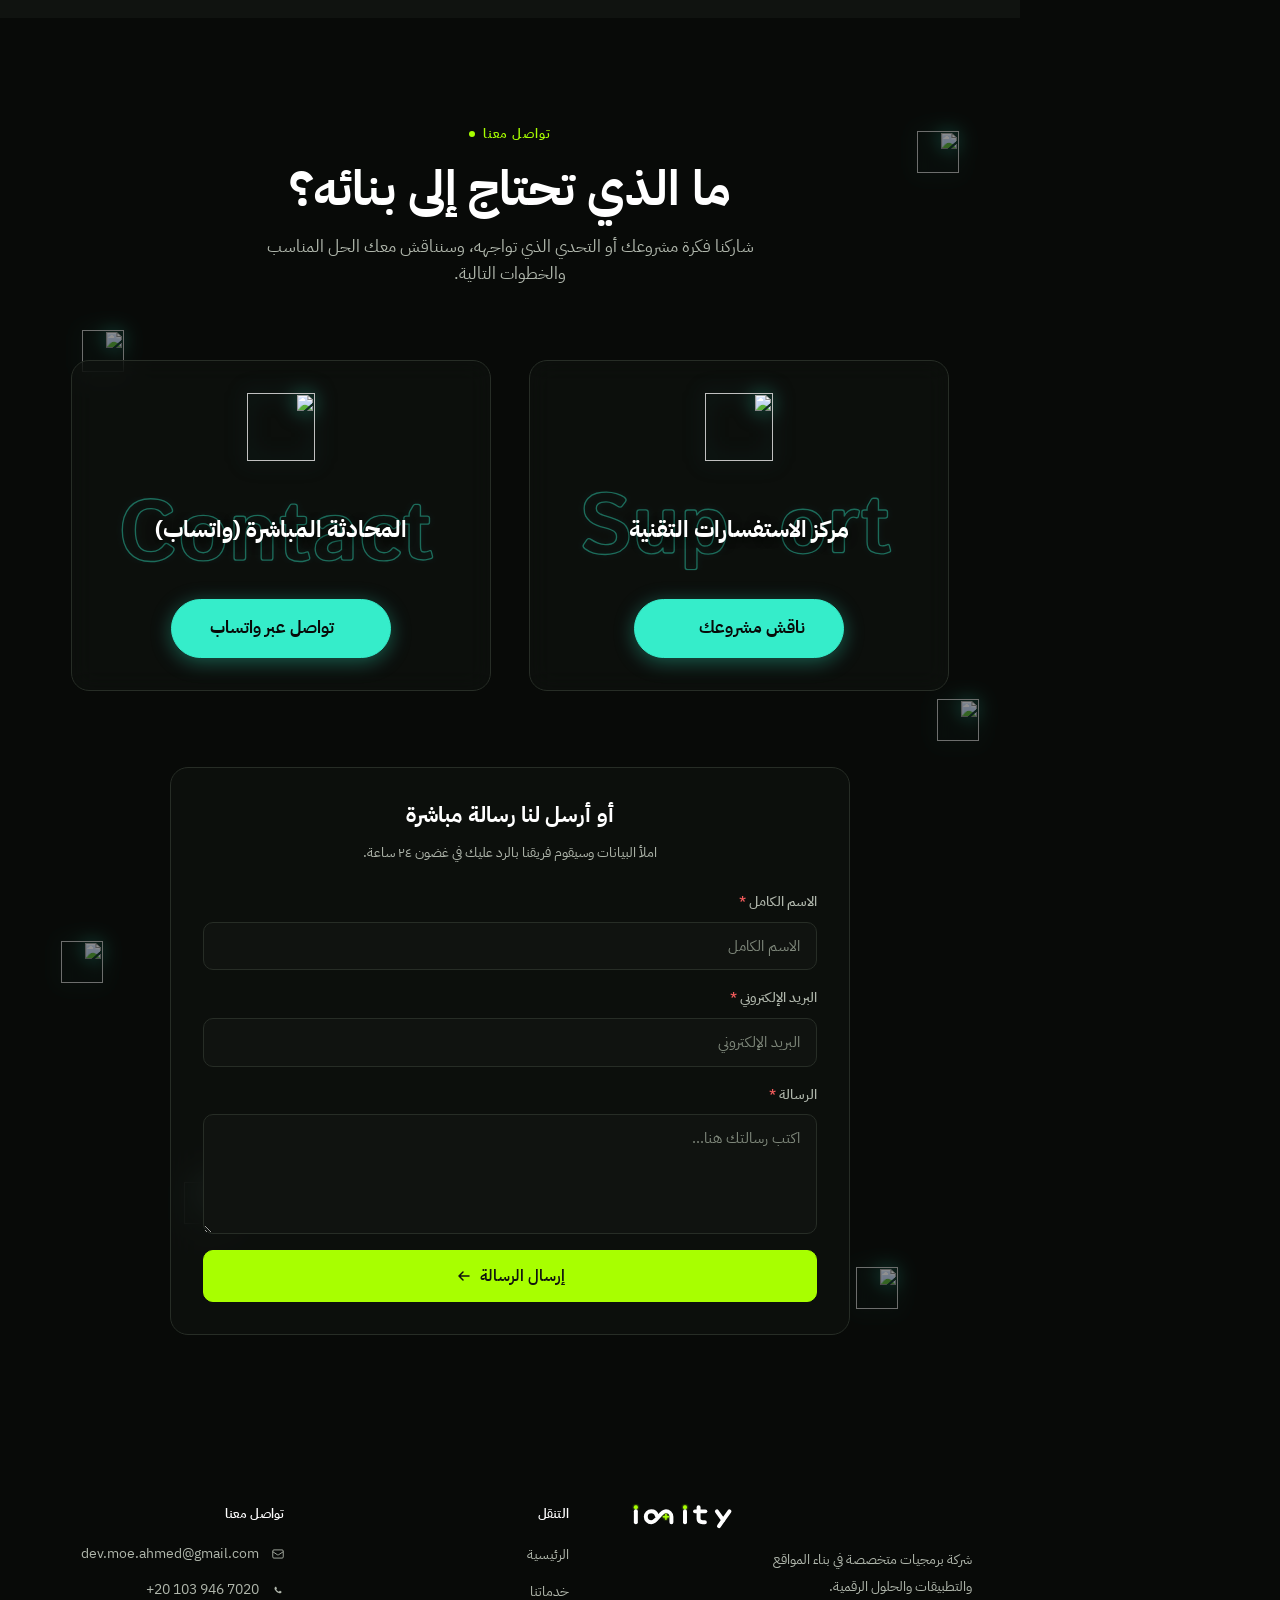
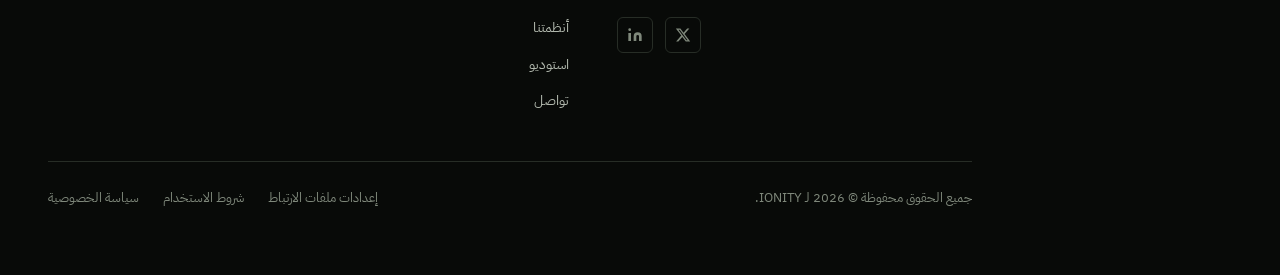
==== commit 84226e1c: "feat(hero): implement Linear status pill, updated copy, and system terminal card in both themes" ====
--- a/index.html
+++ b/index.html
@@ -271,17 +271,18 @@
           <!-- Content column -->
           <div class="hero-content">
 
-            <p class="hero-eyebrow" data-reveal>
-              <span data-key="heroEyebrow">حلول برمجية متخصصة</span>
-            </p>
+            <div class="hero-status-pill" data-reveal>
+              <span class="status-indicator-dot" aria-hidden="true"></span>
+              <span class="status-pill-text" data-key="heroStatusPill">متاح لمشاريع Q1 / Q2 2026</span>
+            </div>
 
             <h1 class="hero-headline" data-reveal data-reveal-delay="1">
-              <span data-key="heroHeadlineBase">حلول برمجية مصممة</span><br>
-              <span class="accent-line" data-key="heroHeadlineAccent">لاحتياجات أعمالك.</span>
+              <span data-key="heroHeadlineBase">أنظمة رقمية متقدمة</span><br>
+              <span class="accent-line" data-key="heroHeadlineAccent">مصممة لقيادة أعمالك.</span>
             </h1>
 
             <p class="hero-body" data-reveal data-reveal-delay="2" data-key="heroBody">
-              نطوّر مواقع الويب والأنظمة المخصصة ومنتجات البرمجيات التي تساعد الشركات على تحسين عملياتها وتقديم خدماتها بكفاءة.
+              نطوّر منصات الويب والأنظمة المخصصة وحلول SaaS التي تمنح أعمالك الكفاءة والسرعة والاستقرار الدائم.
             </p>
 
             <div class="hero-actions" data-reveal data-reveal-delay="3">
@@ -298,40 +299,50 @@
 
           </div><!-- /hero-content -->
 
-          <!-- Visual column: Futuristic Ionic Core -->
-          <div class="hero-visual" data-reveal="scale" data-reveal-delay="2" aria-hidden="true">
-            <div class="hero-ionic-visual">
-
-              <!-- Top Telemetry HUD Card -->
-              <div class="hud-card hud-card-top">
-                <span class="hud-indicator-dot"></span>
-                <span>SYSTEM STATUS // 100% OPERATIONAL</span>
-              </div>
-
-              <!-- Concentric animated atomic rings -->
-              <div class="ionic-orbital-system">
-                <div class="ionic-field-ring ionic-ring-1">
-                  <div class="orbital-node node-pos">+</div>
+          <!-- Visual column: Linear-inspired Engineering Live Terminal -->
+          <div class="hero-visual" data-reveal data-reveal-delay="2" aria-label="لوحة حالة الأنظمة والعمليات البرمجية">
+            <div class="hero-terminal-card">
+              <div class="terminal-chrome">
+                <div class="terminal-dots" aria-hidden="true">
+                  <span class="t-dot t-dot-red"></span>
+                  <span class="t-dot t-dot-yellow"></span>
+                  <span class="t-dot t-dot-green"></span>
                 </div>
-                <div class="ionic-field-ring ionic-ring-2">
-                  <div class="orbital-node node-neg">-</div>
+                <div class="terminal-title">
+                  <svg width="13" height="13" viewBox="0 0 24 24" fill="none" stroke="currentColor" stroke-width="2" aria-hidden="true"><rect x="2" y="3" width="20" height="14" rx="2"/><line x1="8" y1="21" x2="16" y2="21"/><line x1="12" y1="17" x2="12" y2="21"/></svg>
+                  <span data-key="terminalHeader">ionity / us-east / production</span>
                 </div>
-                <div class="ionic-field-ring ionic-ring-3">
-                  <div class="orbital-node node-pos">+</div>
+                <span class="terminal-badge">LIVE</span>
+              </div>
+              <div class="terminal-body">
+                <div class="terminal-row terminal-cmd">
+                  <span class="term-prompt">$</span>
+                  <span class="term-command">ionity status --health-check</span>
                 </div>
-
-                <!-- Center glowing plasma core with brand mark -->
-                <div class="ionic-plasma-core">
-                  <span class="plasma-inner-symbol">ION</span>
+                <div class="terminal-divider" aria-hidden="true"></div>
+                <div class="terminal-services-list">
+                  <div class="term-service-item">
+                    <span class="term-status-dot is-online"></span>
+                    <span class="term-service-name" data-key="terminalCrm">excellence-crm · active v2.4</span>
+                    <span class="term-service-pill">OPERATIONAL</span>
+                  </div>
+                  <div class="term-service-item">
+                    <span class="term-status-dot is-online"></span>
+                    <span class="term-service-name" data-key="terminalQura">qura-health · active v1.8</span>
+                    <span class="term-service-pill">OPERATIONAL</span>
+                  </div>
+                  <div class="term-service-item">
+                    <span class="term-status-dot is-online"></span>
+                    <span class="term-service-name" data-key="terminalAcer">acer-security · active v0.9-beta</span>
+                    <span class="term-service-pill">PROTECTED</span>
+                  </div>
                 </div>
-              </div>
-
-              <!-- Bottom Telemetry HUD Card -->
-              <div class="hud-card hud-card-bottom">
-                <span class="hud-indicator-dot"></span>
-                <span>LATENCY // 3.2ms HIGH PERFORMANCE</span>
-              </div>
-
+                <div class="terminal-divider" aria-hidden="true"></div>
+                <div class="terminal-telemetry-row">
+                  <span class="telemetry-spark-icon" aria-hidden="true">⚡</span>
+                  <span class="telemetry-text" data-key="terminalTelemetry">uptime 99.98% · latency 1.4ms · edge deployed</span>
+                </div>
+              </div>
             </div>
           </div><!-- /hero-visual -->
         </div><!-- /hero-inner -->
--- a/assets/css/tokens.css
+++ b/assets/css/tokens.css
@@ -40,6 +40,7 @@
   /* ── Typography ─────────────────────────────────────────── */
   --font-arabic:   'IBM Plex Sans Arabic', 'Tajawal', 'Segoe UI', sans-serif;
   --font-english:  'Inter', 'Manrope', 'Segoe UI', sans-serif;
+  --font-mono:     'JetBrains Mono', 'Fira Code', 'SFMono-Regular', Menlo, Monaco, Consolas, monospace;
   --font-primary:  var(--font-english); /* overridden in .lang-ar */
 
   /* ── Font Weights ───────────────────────────────────────── */
@@ -67,27 +68,28 @@
   --section-py-tablet:  clamp(4rem, 7vw, 5rem);
   --section-py-mobile:  clamp(3rem, 8vw, 4rem);
 
-  /* ── Container ──────────────────────────────────────────── */
+  /* ── Container ──────────────────────────────────── */
   --container-max:    1240px;
   --container-px:     clamp(1.25rem, 4vw, 3rem);
 
   /* ── Border Radii ───────────────────────────────────────── */
-  --radius-sm:    8px;
-  --radius-md:    12px;
-  --radius-lg:    16px;
-  --radius-xl:    20px;
+  --radius-sm:    6px;
+  --radius-md:    10px;
+  --radius-lg:    14px;
+  --radius-xl:    18px;
   --radius-pill:  9999px;
 
   /* ── Transitions ────────────────────────────────────────── */
   --transition-fast:    150ms ease;
-  --transition-base:    220ms ease;
-  --transition-slow:    400ms ease;
+  --transition-base:    200ms ease;
+  --transition-slow:    350ms ease;
   --transition-spring:  500ms cubic-bezier(0.34, 1.56, 0.64, 1);
 
   /* ── Shadows ─────────────────────────────────────────────── */
-  --shadow-card:    0 1px 0 var(--color-border), 0 0 0 1px var(--color-border);
-  --shadow-float:   0 8px 32px rgba(0, 0, 0, 0.40);
-  --shadow-nav:     0 1px 0 var(--color-border);
+  --shadow-card:       0 0 0 1px var(--color-border), 0 2px 10px rgba(0, 0, 0, 0.35);
+  --shadow-card-hover: 0 0 0 1px var(--color-border-strong), 0 8px 24px rgba(0, 0, 0, 0.55);
+  --shadow-float:      0 8px 32px rgba(0, 0, 0, 0.40);
+  --shadow-nav:        0 1px 0 var(--color-border);
 
   /* ── Z-Index Stack ──────────────────────────────────────── */
   --z-nav:      100;
--- a/assets/css/components.css
+++ b/assets/css/components.css
@@ -1283,141 +1283,210 @@
 
 
 /* ═══════════════════════════════════════════════════════════
-   HERO IONIC CORE (Futuristic Brand Visual)
+   HERO STATUS PILL & LINEAR TERMINAL CARD
    ═══════════════════════════════════════════════════════════ */
 
-.hero-ionic-visual {
-  position: relative;
+.hero-status-pill {
+  display: inline-flex;
+  align-items: center;
+  gap: var(--space-2);
+  padding: 6px 14px;
+  background: rgba(168, 255, 0, 0.06);
+  border: 1px solid rgba(168, 255, 0, 0.22);
+  border-radius: var(--radius-pill);
+  font-size: 0.8125rem;
+  font-weight: var(--weight-medium);
+  color: var(--color-accent);
+  width: fit-content;
+  box-shadow: 0 0 12px rgba(168, 255, 0, 0.08);
+  transition: border-color var(--transition-base), background-color var(--transition-base);
+}
+
+.hero-status-pill:hover {
+  border-color: rgba(168, 255, 0, 0.4);
+  background: rgba(168, 255, 0, 0.1);
+}
+
+.status-indicator-dot {
+  width: 7px;
+  height: 7px;
+  border-radius: 50%;
+  background: var(--color-accent);
+  box-shadow: 0 0 8px var(--color-accent);
+  animation: pulseDot 2.4s ease-in-out infinite;
+}
+
+@keyframes pulseDot {
+  0%, 100% { opacity: 1; transform: scale(1); }
+  50% { opacity: 0.5; transform: scale(0.85); }
+}
+
+/* Linear-style System Terminal Card */
+.hero-terminal-card {
   width: 100%;
-  max-width: 440px;
-  aspect-ratio: 1;
-  display: flex;
-  align-items: center;
-  justify-content: center;
+  max-width: 480px;
+  background: rgba(13, 16, 13, 0.85);
+  backdrop-filter: blur(20px);
+  -webkit-backdrop-filter: blur(20px);
+  border: 1px solid rgba(255, 255, 255, 0.09);
+  border-radius: var(--radius-lg);
+  box-shadow: 0 20px 50px rgba(0, 0, 0, 0.6), 0 0 0 1px rgba(168, 255, 0, 0.08);
+  overflow: hidden;
   margin-inline: auto;
-}
-
-.ionic-orbital-system {
-  position: relative;
-  width: 100%;
-  height: 100%;
-  display: flex;
-  align-items: center;
-  justify-content: center;
-}
-
-.ionic-field-ring {
-  position: absolute;
+  transition: border-color var(--transition-base), box-shadow var(--transition-base);
+}
+
+.hero-terminal-card:hover {
+  border-color: rgba(168, 255, 0, 0.25);
+  box-shadow: 0 24px 60px rgba(0, 0, 0, 0.7), 0 0 24px rgba(168, 255, 0, 0.12);
+}
+
+.terminal-chrome {
+  display: flex;
+  align-items: center;
+  justify-content: space-between;
+  padding: 10px 14px;
+  background: rgba(22, 28, 22, 0.7);
+  border-bottom: 1px solid rgba(255, 255, 255, 0.06);
+}
+
+.terminal-dots {
+  display: flex;
+  align-items: center;
+  gap: 6px;
+}
+
+.t-dot {
+  width: 9px;
+  height: 9px;
   border-radius: 50%;
-  pointer-events: none;
-}
-
-.ionic-ring-1 {
-  width: 90%;
-  height: 90%;
-  border: 1px dashed rgba(168, 255, 0, 0.22);
-  animation: rotateClockwise 32s linear infinite;
-}
-
-.ionic-ring-2 {
-  width: 70%;
-  height: 70%;
-  border: 1px solid rgba(53, 237, 202, 0.28);
-  animation: rotateCounter 22s linear infinite;
-}
-
-.ionic-ring-3 {
-  width: 50%;
-  height: 50%;
-  border: 1.5px dashed rgba(168, 255, 0, 0.45);
-  animation: rotateClockwise 14s linear infinite;
-}
-
-.orbital-node {
-  position: absolute;
-  width: 22px;
-  height: 22px;
+}
+
+.t-dot-red { background: #FF5F56; }
+.t-dot-yellow { background: #FFBD2E; }
+.t-dot-green { background: #27C93F; }
+
+.terminal-title {
+  display: flex;
+  align-items: center;
+  gap: 6px;
+  font-family: var(--font-mono);
+  font-size: 0.75rem;
+  color: var(--color-text-muted);
+  direction: ltr;
+}
+
+.terminal-badge {
+  font-family: var(--font-mono);
+  font-size: 0.625rem;
+  font-weight: 700;
+  letter-spacing: 0.08em;
+  color: var(--color-accent);
+  background: rgba(168, 255, 0, 0.12);
+  border: 1px solid rgba(168, 255, 0, 0.25);
+  border-radius: var(--radius-sm);
+  padding: 2px 6px;
+}
+
+.terminal-body {
+  padding: 16px;
+  display: flex;
+  flex-direction: column;
+  gap: 12px;
+  direction: ltr;
+  text-align: left;
+}
+
+body.lang-ar .terminal-body {
+  direction: ltr; /* CLI / code output stays clean LTR */
+  text-align: left;
+}
+
+.terminal-row {
+  display: flex;
+  align-items: center;
+  gap: 8px;
+  font-family: var(--font-mono);
+  font-size: 0.8125rem;
+}
+
+.term-prompt {
+  color: var(--color-accent);
+  font-weight: 700;
+}
+
+.term-command {
+  color: var(--color-text);
+}
+
+.terminal-divider {
+  height: 1px;
+  background: rgba(255, 255, 255, 0.06);
+  margin-block: 2px;
+}
+
+.terminal-services-list {
+  display: flex;
+  flex-direction: column;
+  gap: 8px;
+}
+
+.term-service-item {
+  display: flex;
+  align-items: center;
+  justify-content: space-between;
+  padding: 7px 10px;
+  background: rgba(255, 255, 255, 0.02);
+  border: 1px solid rgba(255, 255, 255, 0.04);
+  border-radius: var(--radius-sm);
+  font-family: var(--font-mono);
+  font-size: 0.75rem;
+  transition: background-color var(--transition-fast), border-color var(--transition-fast);
+}
+
+.term-service-item:hover {
+  background: rgba(255, 255, 255, 0.05);
+  border-color: rgba(168, 255, 0, 0.2);
+}
+
+.term-status-dot {
+  width: 6px;
+  height: 6px;
   border-radius: 50%;
-  display: flex;
-  align-items: center;
-  justify-content: center;
-  font-family: 'Inter', monospace;
-  font-size: 11px;
-  font-weight: 700;
-  box-shadow: 0 0 8px rgba(168, 255, 0, 0.35);
-}
-
-.node-pos {
-  background: rgba(168, 255, 0, 0.12);
-  border: 1px solid rgba(168, 255, 0, 0.8);
-  color: #A8FF00;
-  top: -11px;
-  left: 50%;
-  transform: translateX(-50%);
-}
-
-.node-neg {
-  background: rgba(53, 237, 202, 0.12);
-  border: 1px solid rgba(53, 237, 202, 0.8);
-  color: #35EDCA;
-  bottom: -11px;
-  left: 50%;
-  transform: translateX(-50%);
-  box-shadow: 0 0 8px rgba(53, 237, 202, 0.35);
-}
-
-.ionic-plasma-core {
-  position: relative;
-  width: 90px;
-  height: 90px;
-  border-radius: 50%;
-  background: radial-gradient(circle, #A8FF00 0%, rgba(168, 255, 0, 0.32) 45%, rgba(10, 13, 10, 0) 75%);
-  box-shadow: 0 0 32px rgba(168, 255, 0, 0.38), 0 0 65px rgba(168, 255, 0, 0.15);
-  display: flex;
-  align-items: center;
-  justify-content: center;
-  animation: corePulse 4s ease-in-out infinite alternate;
-}
-
-.plasma-inner-symbol {
-  font-family: 'Inter', sans-serif;
-  font-weight: 900;
-  font-size: 18px;
-  color: #080A08;
-  letter-spacing: -0.04em;
-}
-
-.hud-card {
-  position: absolute;
-  background: rgba(16, 19, 16, 0.88);
-  backdrop-filter: blur(12px);
-  -webkit-backdrop-filter: blur(12px);
-  border: 1px solid var(--color-border-strong);
-  border-radius: var(--radius-sm);
-  padding: 8px 14px;
-  font-family: 'Inter', monospace;
+  margin-right: 8px;
+  flex-shrink: 0;
+}
+
+.term-status-dot.is-online {
+  background: #27C93F;
+  box-shadow: 0 0 6px rgba(39, 201, 63, 0.6);
+}
+
+.term-service-name {
+  color: var(--color-text-secondary);
+  flex: 1;
+}
+
+.term-service-pill {
+  font-size: 0.625rem;
+  color: var(--color-text-muted);
+  background: rgba(255, 255, 255, 0.04);
+  padding: 2px 6px;
+  border-radius: 4px;
+}
+
+.terminal-telemetry-row {
+  display: flex;
+  align-items: center;
+  gap: 6px;
+  font-family: var(--font-mono);
   font-size: 0.6875rem;
-  letter-spacing: 0.05em;
-  color: var(--color-text-secondary);
-  box-shadow: var(--shadow-float);
-  display: flex;
-  align-items: center;
-  gap: 8px;
-  white-space: nowrap;
-  pointer-events: none;
-  z-index: 2;
-}
-
-.hud-card-top {
-  top: 4%;
-  left: 0;
-  animation: floatSlow 6s ease-in-out infinite;
-}
-
-.hud-card-bottom {
-  bottom: 6%;
-  right: 0;
-  animation: floatSlow 6s ease-in-out 3s infinite;
+  color: var(--color-text-muted);
+  padding-top: 4px;
+}
+
+.telemetry-spark-icon {
+  color: var(--color-accent);
 }
 
 .hud-indicator-dot {
--- a/assets/css/muffin.css
+++ b/assets/css/muffin.css
@@ -80,16 +80,17 @@
 }
 
 .hero-headline {
-  font-size: clamp(2.25rem, 4.5vw, 3.75rem);
-  font-weight: var(--weight-bold);
-  line-height: 1.08;
-  letter-spacing: -0.025em;
+  font-size: clamp(2.5rem, 5vw, 4.25rem);
+  font-weight: 800;
+  line-height: 1.05;
+  letter-spacing: -0.03em;
   color: var(--color-text);
 }
 
 body.lang-ar .hero-headline {
-  letter-spacing: 0;
-  line-height: 1.32;
+  letter-spacing: -0.01em;
+  line-height: 1.28;
+  font-weight: 800;
 }
 
 .hero-headline .accent-line {
@@ -98,13 +99,13 @@
 
 .hero-body {
   font-size: 1.0625rem;
-  line-height: 1.75;
+  line-height: 1.7;
   color: var(--color-text-secondary);
-  max-width: 46ch;
+  max-width: 50ch;
 }
 
 body.lang-ar .hero-body {
-  line-height: 1.85;
+  line-height: 1.8;
 }
 
 .hero-actions {
--- a/assets/css/theme-light.css
+++ b/assets/css/theme-light.css
@@ -418,41 +418,87 @@
   box-shadow: 0 0 0 3px rgba(46, 139, 0, 0.12);
 }
 
-/* ── Hero Orbital Visual in Light Mode ─────────────────────── */
-[data-theme="light"] .hud-card {
-  background: rgba(255, 255, 255, 0.94);
-  border-color: var(--color-border);
-  color: var(--color-text-secondary);
-  box-shadow: 0 4px 16px rgba(0, 0, 0, 0.05);
-}
-
-[data-theme="light"] .ionic-field-ring {
-  border-color: rgba(46, 139, 0, 0.22);
-}
-
-[data-theme="light"] .ionic-ring-2 {
-  border-color: rgba(0, 168, 150, 0.26);
-}
-
-[data-theme="light"] .ionic-plasma-core {
-  background: radial-gradient(circle, #3BB300 0%, rgba(59, 179, 0, 0.25) 50%, rgba(247, 248, 245, 0) 75%);
-  box-shadow: 0 0 35px rgba(59, 179, 0, 0.3);
-}
-
-[data-theme="light"] .plasma-inner-symbol {
+/* ── Hero Status Pill & Terminal Card in Light Mode ─────────── */
+[data-theme="light"] .hero-status-pill {
+  background: #EFF3EC;
+  border-color: #D2DBCF;
+  color: #246E00;
+  box-shadow: 0 1px 4px rgba(0, 0, 0, 0.04);
+}
+
+[data-theme="light"] .hero-status-pill:hover {
+  background: #E5EDE0;
+  border-color: #2E8B00;
+}
+
+[data-theme="light"] .status-indicator-dot {
+  background: #2E8B00;
+  box-shadow: 0 0 6px #2E8B00;
+}
+
+[data-theme="light"] .hero-terminal-card {
+  background: #FFFFFF;
+  border-color: #DFE4DA;
+  box-shadow: 0 12px 36px rgba(0, 0, 0, 0.06), 0 1px 3px rgba(0, 0, 0, 0.03);
+}
+
+[data-theme="light"] .hero-terminal-card:hover {
+  border-color: #2E8B00;
+  box-shadow: 0 16px 44px rgba(0, 0, 0, 0.08), 0 0 16px rgba(46, 139, 0, 0.12);
+}
+
+[data-theme="light"] .terminal-chrome {
+  background: #F4F6F2;
+  border-bottom-color: #E2E7DE;
+}
+
+[data-theme="light"] .terminal-title {
+  color: #464E41;
+}
+
+[data-theme="light"] .terminal-badge {
+  color: #246E00;
+  background: #E8F2E4;
+  border-color: #C6DFC0;
+}
+
+[data-theme="light"] .term-prompt {
+  color: #2E8B00;
+}
+
+[data-theme="light"] .term-command {
   color: #11140F;
 }
 
-[data-theme="light"] .orbital-node.node-pos {
-  background: rgba(46, 139, 0, 0.1);
-  border-color: #2E8B00;
+[data-theme="light"] .terminal-divider {
+  background: #E8ECE4;
+}
+
+[data-theme="light"] .term-service-item {
+  background: #F7F9F5;
+  border-color: #E8EDE4;
+}
+
+[data-theme="light"] .term-service-item:hover {
+  background: #EFF4EB;
+  border-color: #CCD6C6;
+}
+
+[data-theme="light"] .term-service-name {
+  color: #232A20;
+}
+
+[data-theme="light"] .term-service-pill {
+  color: #464E41;
+  background: #E8ECE4;
+}
+
+[data-theme="light"] .terminal-telemetry-row {
+  color: #6F786B;
+}
+
+[data-theme="light"] .telemetry-spark-icon {
   color: #2E8B00;
-}
-
-[data-theme="light"] .orbital-node.node-neg {
-  background: rgba(0, 168, 150, 0.1);
-  border-color: #00A896;
-  color: #00A896;
 }
 
 /* ── Floating Pattern Particles in Light Mode ──────────────── */
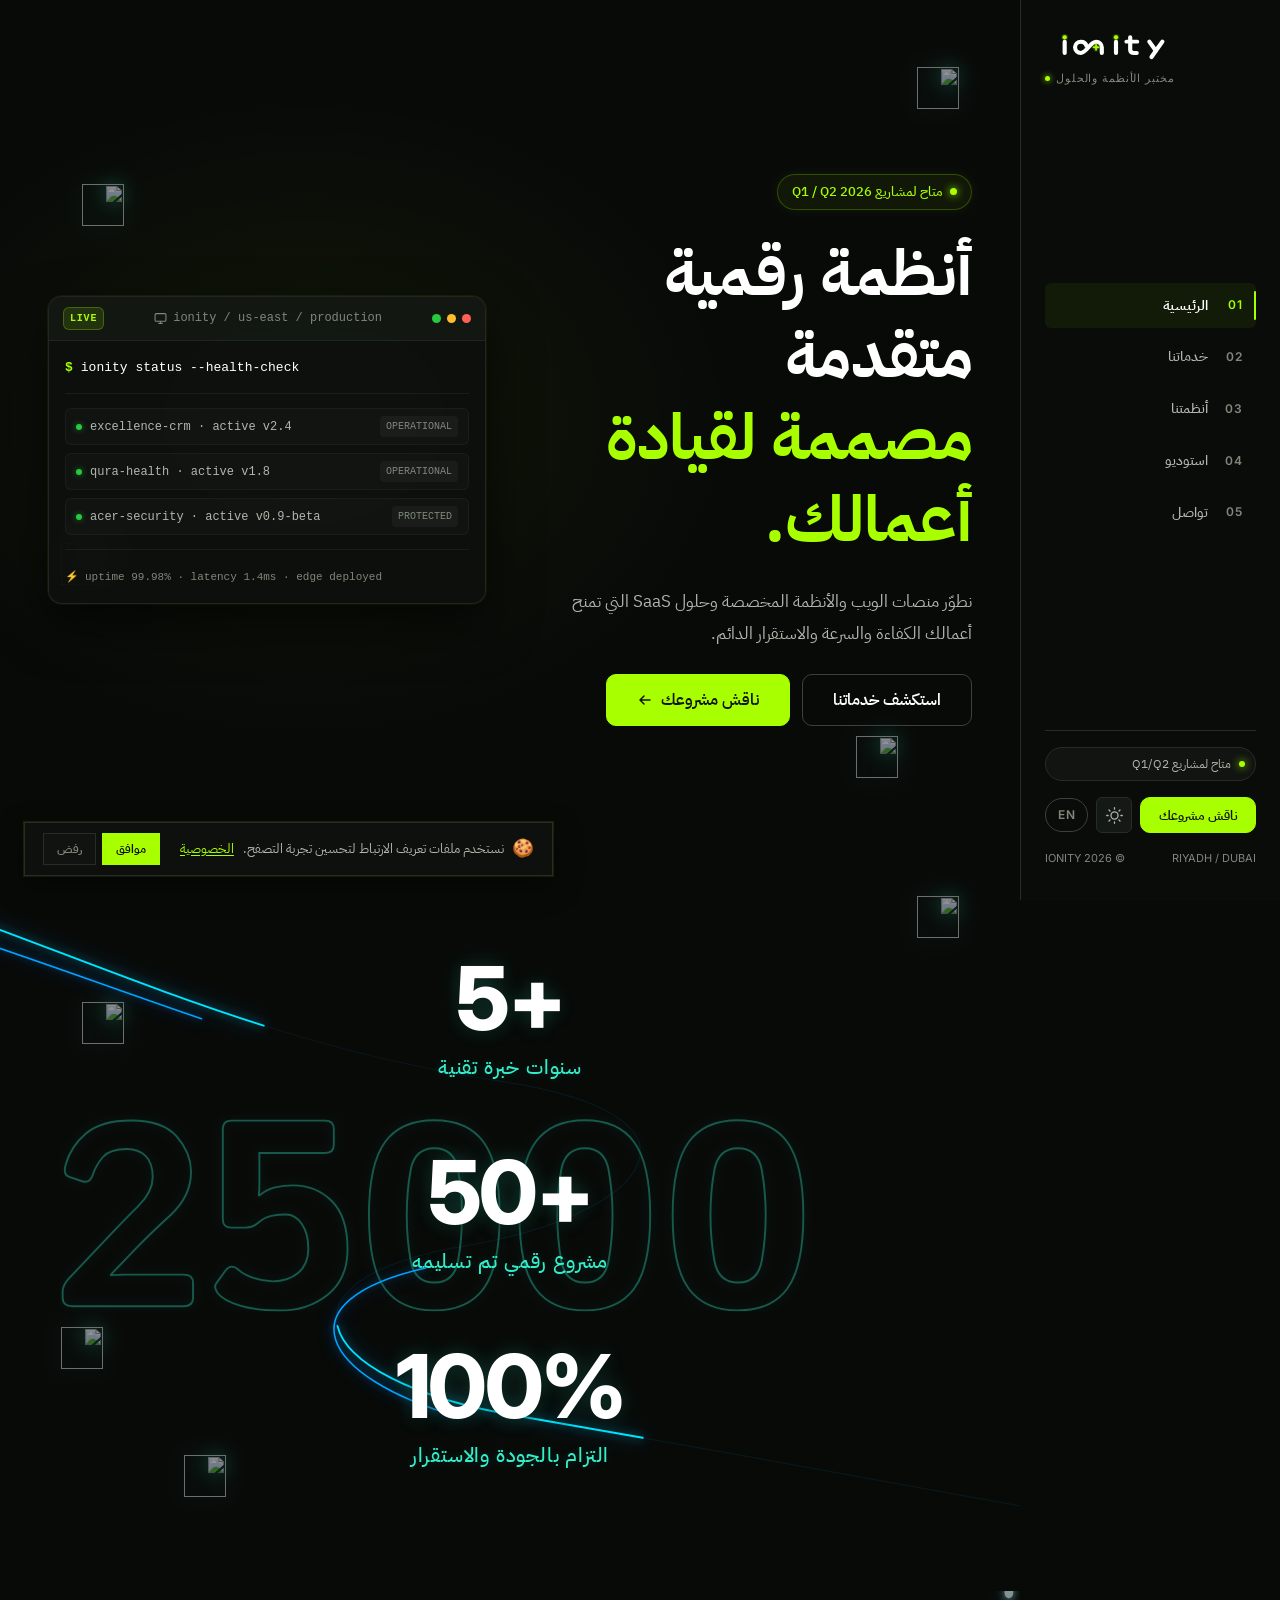
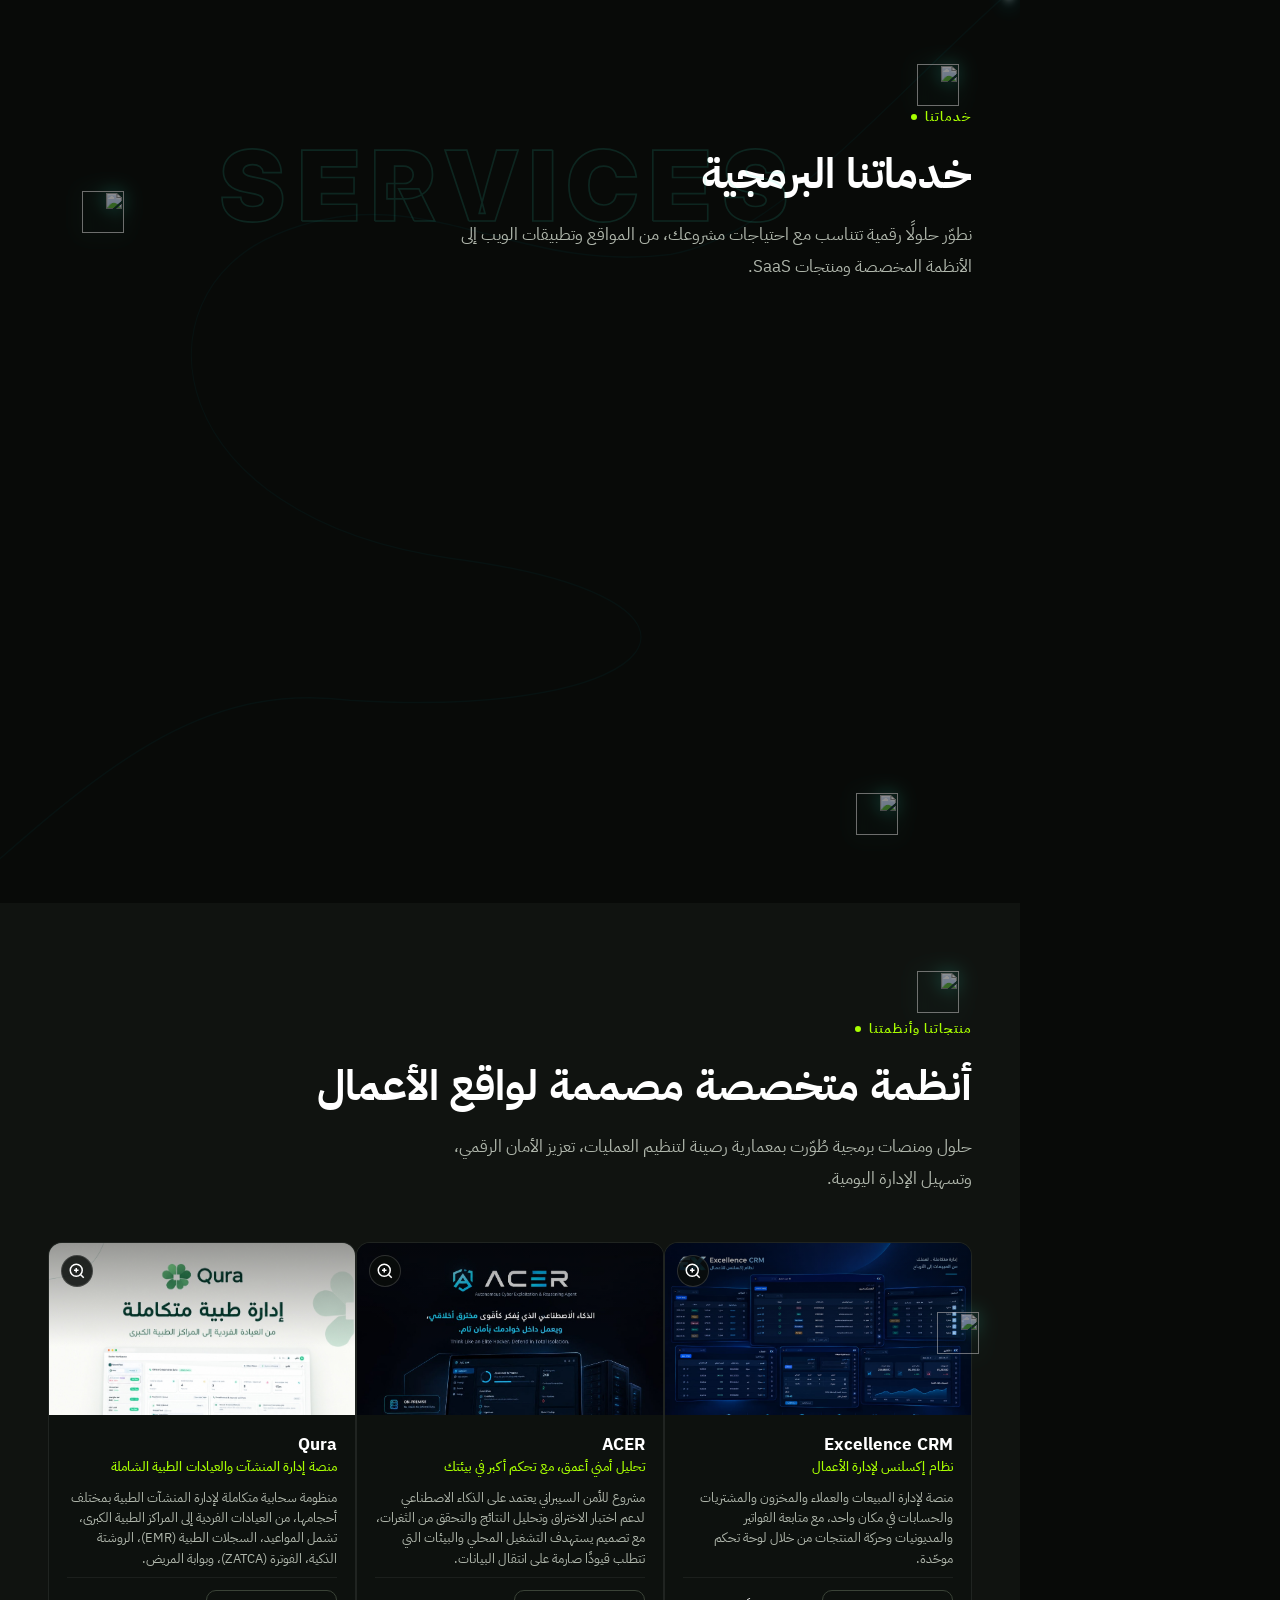
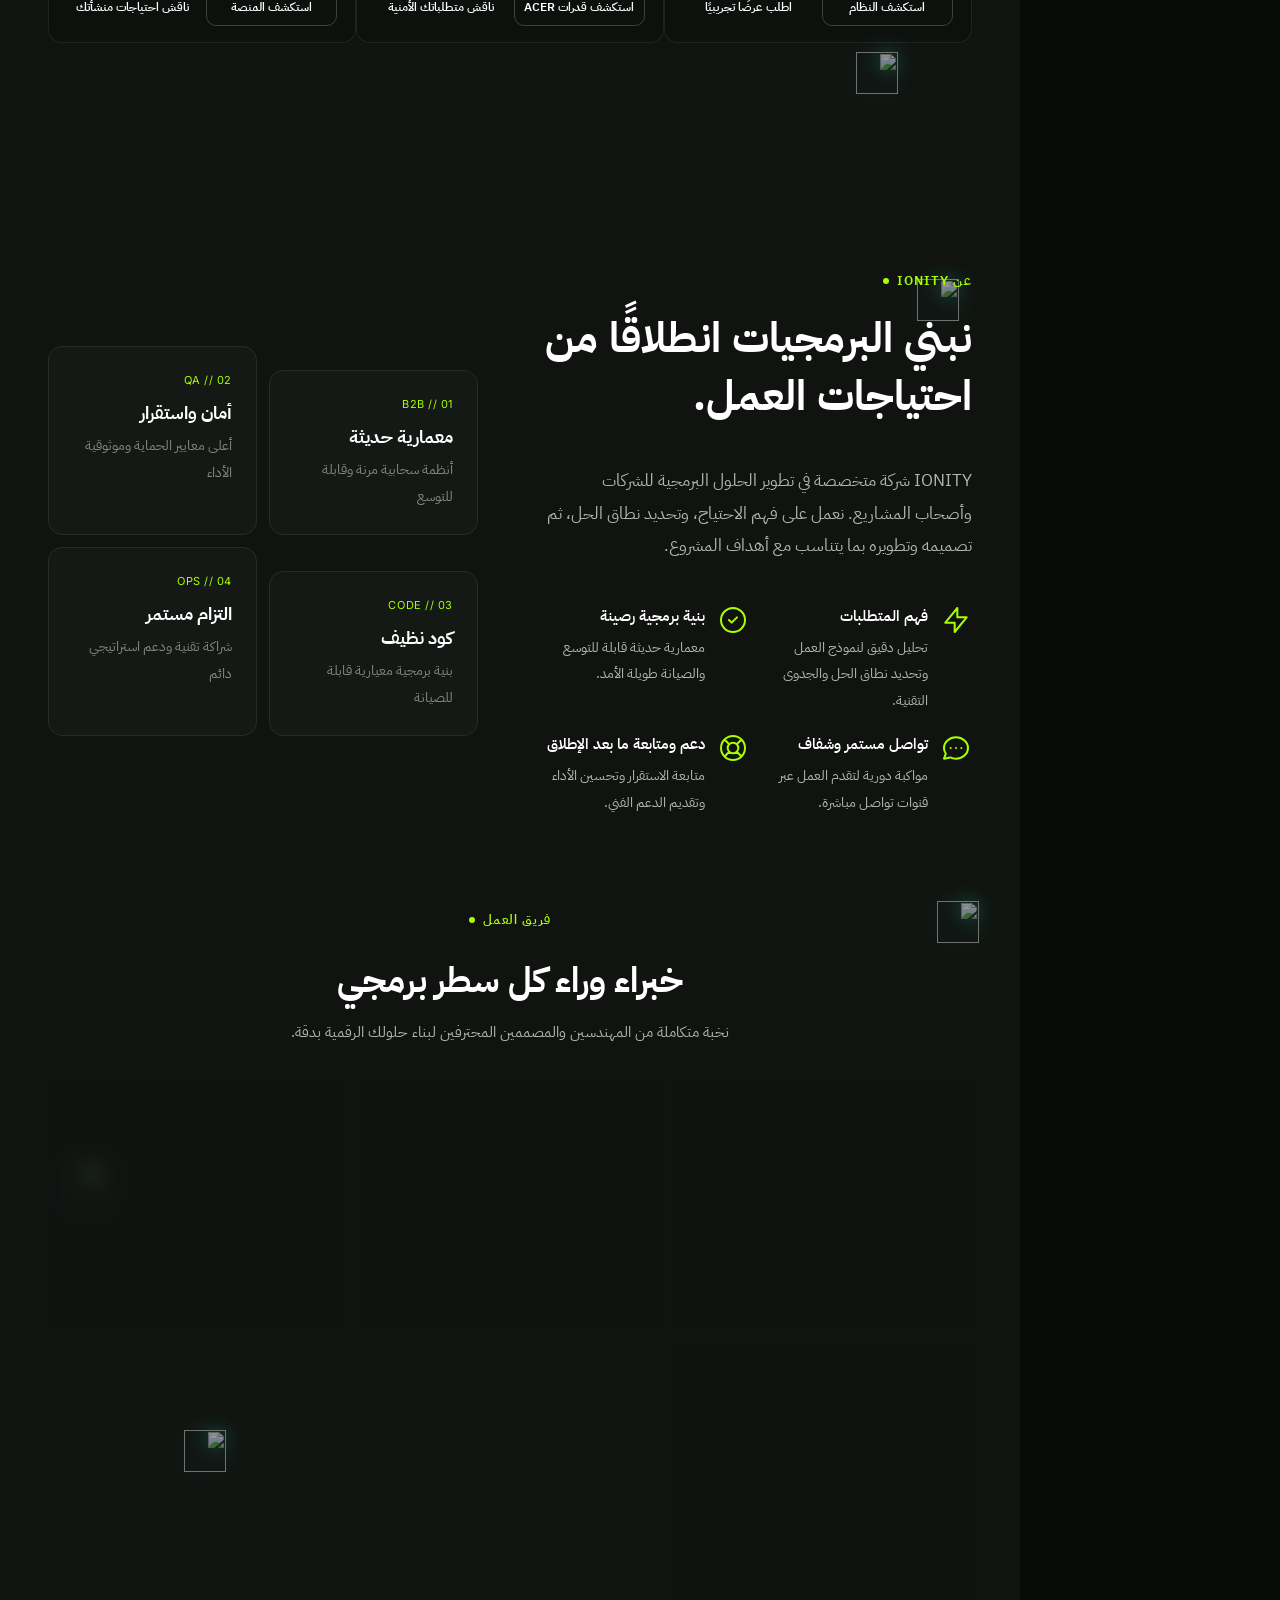
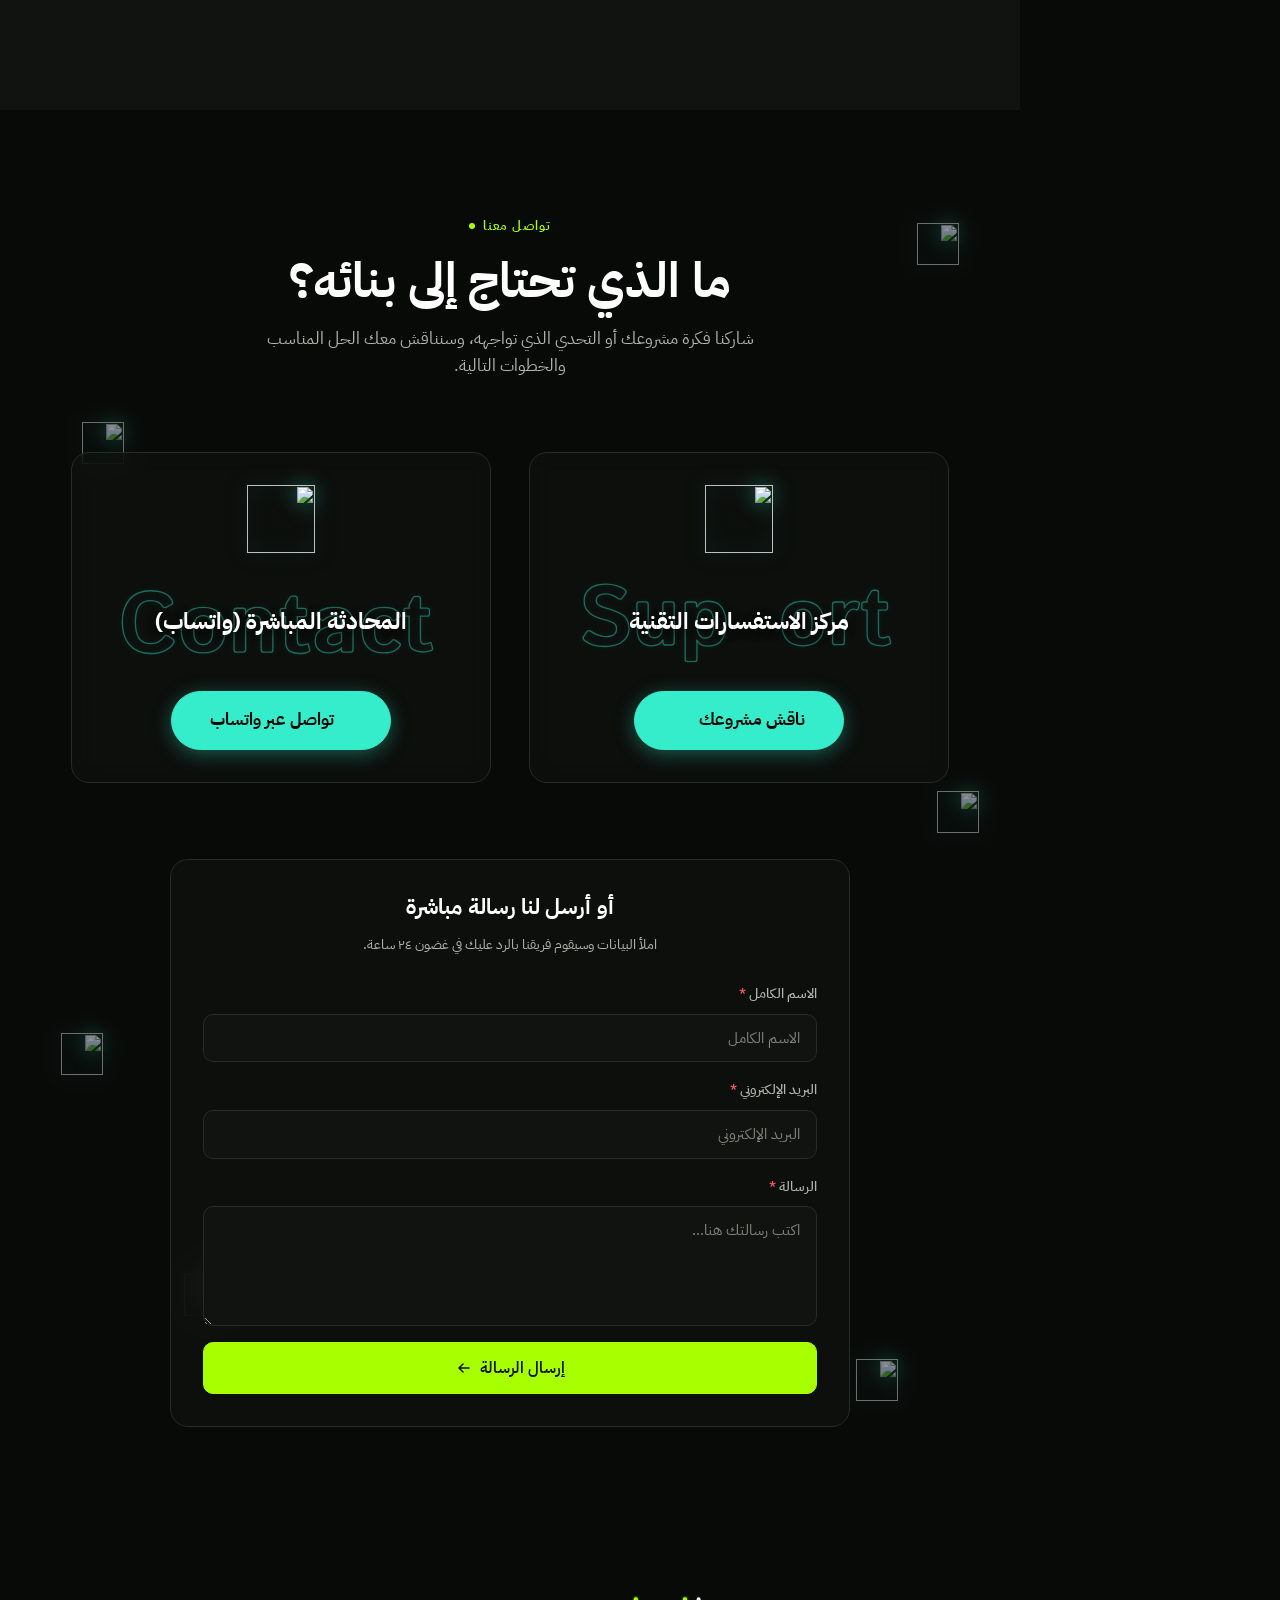
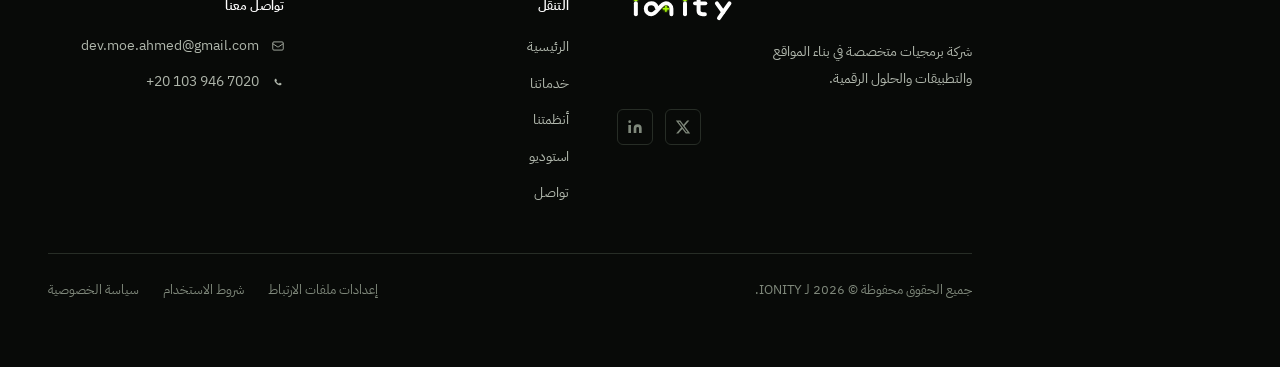
==== commit 222ab17c: "fix(perf): eliminate preloader hang with multi-layer defense-in-depth and instant interactive dismis" ====
--- a/index.html
+++ b/index.html
@@ -44,13 +44,13 @@
   <link rel="preconnect" href="https://fonts.gstatic.com" crossorigin>
 
   <!-- ── Stylesheets ───────────────────────────────── -->
-  <link rel="stylesheet" href="assets/css/tokens.css">
-  <link rel="stylesheet" href="assets/css/base.css">
-  <link rel="stylesheet" href="assets/css/components.css">
-  <link rel="stylesheet" href="assets/css/muffin.css">
-  <link rel="stylesheet" href="assets/css/animations.css">
-  <link rel="stylesheet" href="assets/css/ionity-bilingual.css">
-  <link rel="stylesheet" href="assets/css/theme-light.css">
+  <link rel="stylesheet" href="assets/css/tokens.css?v=2.3">
+  <link rel="stylesheet" href="assets/css/base.css?v=2.3">
+  <link rel="stylesheet" href="assets/css/components.css?v=2.3">
+  <link rel="stylesheet" href="assets/css/muffin.css?v=2.3">
+  <link rel="stylesheet" href="assets/css/animations.css?v=2.3">
+  <link rel="stylesheet" href="assets/css/ionity-bilingual.css?v=2.3">
+  <link rel="stylesheet" href="assets/css/theme-light.css?v=2.3">
 
   <!-- Early Theme Init (prevents flash of light mode, defaults to dark) -->
   <script>
@@ -117,6 +117,25 @@
       </div>
     </div>
   </div>
+  <script>
+    // Fail-safe preloader dismisser
+    (function () {
+      function dismiss() {
+        var p = document.querySelector('.preloader');
+        if (p && !p.classList.contains('is-hidden')) {
+          p.classList.add('is-hidden');
+          setTimeout(function () { if (p && p.parentNode) p.parentNode.removeChild(p); }, 500);
+        }
+      }
+      if (document.readyState === 'complete' || document.readyState === 'interactive') {
+        setTimeout(dismiss, 120);
+      } else {
+        document.addEventListener('DOMContentLoaded', function () { setTimeout(dismiss, 120); });
+        window.addEventListener('load', function () { setTimeout(dismiss, 120); });
+      }
+      setTimeout(dismiss, 800);
+    })();
+  </script>
 
 
   <!-- ══════════════════════════════════════════════════
@@ -1207,10 +1226,10 @@
   <script src="assets/js/audio-controller.js"></script>
 
   <!-- Language controller (must come after lang-data.js) -->
-  <script src="assets/js/lang-core.js?v=2.2"></script>
+  <script src="assets/js/lang-core.js?v=2.3"></script>
 
   <!-- Main app controller -->
-  <script src="assets/js/main.js?v=2.2"></script>
+  <script src="assets/js/main.js?v=2.3"></script>
 
 </body>
 </html>
--- a/assets/css/components.css
+++ b/assets/css/components.css
@@ -1195,6 +1195,15 @@
   align-items: center;
   justify-content: center;
   transition: opacity 0.5s ease, visibility 0.5s ease;
+  animation: preloader-autofade 0.4s ease 1.6s forwards;
+}
+
+@keyframes preloader-autofade {
+  to {
+    opacity: 0;
+    visibility: hidden;
+    pointer-events: none;
+  }
 }
 
 .preloader.is-hidden {
--- a/assets/css/muffin.css
+++ b/assets/css/muffin.css
@@ -860,30 +860,29 @@
 }
 
 .team-card {
-  background: rgba(16, 19, 16, 0.78);
-  border: 1px solid var(--color-border);
+  background: rgba(16, 19, 16, 0.7);
+  border: 1px solid rgba(255, 255, 255, 0.08);
   border-radius: var(--radius-lg);
-  padding: var(--space-6) var(--space-5);
+  padding: var(--space-6) var(--space-4);
   display: flex;
   flex-direction: column;
   align-items: center;
   text-align: center;
   backdrop-filter: blur(12px);
   -webkit-backdrop-filter: blur(12px);
-  transition: all var(--transition-base);
+  transition: border-color var(--transition-base), box-shadow var(--transition-base);
   position: relative;
 }
 
 .team-card:hover {
-  border-color: rgba(0, 229, 255, 0.6);
-  transform: translateY(-4px);
-  box-shadow: 0 12px 30px rgba(0, 0, 0, 0.4), 0 0 18px rgba(0, 229, 255, 0.12);
+  border-color: rgba(168, 255, 0, 0.35);
+  box-shadow: 0 12px 32px rgba(0, 0, 0, 0.5), 0 0 16px rgba(168, 255, 0, 0.08);
 }
 
 .team-avatar-wrap {
   position: relative;
-  width: 92px;
-  height: 92px;
+  width: 90px;
+  height: 90px;
   margin-bottom: var(--space-4);
 }
 
@@ -894,8 +893,13 @@
   object-fit: cover;
   object-position: center top;
   background: #141915;
-  border: 2px solid #00E5FF;
+  border: 2px solid rgba(255, 255, 255, 0.15);
   display: block;
+  transition: border-color var(--transition-base);
+}
+
+.team-card:hover .team-avatar {
+  border-color: var(--color-accent);
 }
 
 .founder-avatar {
@@ -903,16 +907,7 @@
 }
 
 .team-avatar-glow {
-  position: absolute;
-  inset: -4px;
-  border-radius: 50%;
-  background: radial-gradient(circle, rgba(0, 229, 255, 0.28) 0%, transparent 70%);
-  z-index: -1;
-  transition: opacity var(--transition-fast);
-}
-
-.team-card:hover .team-avatar-glow {
-  background: radial-gradient(circle, rgba(0, 229, 255, 0.5) 0%, transparent 70%);
+  display: none;
 }
 
 .team-name {
@@ -932,15 +927,22 @@
 
 .team-chip {
   display: inline-block;
-  font-family: 'Inter', monospace;
+  font-family: var(--font-mono);
   font-size: 0.6875rem;
   padding: 4px 10px;
-  border-radius: var(--radius-pill);
-  background: rgba(0, 229, 255, 0.07);
-  border: 1px solid rgba(0, 229, 255, 0.22);
-  color: #00E5FF;
-  letter-spacing: 0.03em;
+  border-radius: var(--radius-sm);
+  background: rgba(255, 255, 255, 0.03);
+  border: 1px solid rgba(255, 255, 255, 0.08);
+  color: var(--color-text-secondary);
+  letter-spacing: 0.02em;
   direction: ltr;
+  transition: color var(--transition-fast), border-color var(--transition-fast);
+}
+
+.team-card:hover .team-chip {
+  color: var(--color-accent);
+  border-color: rgba(168, 255, 0, 0.25);
+  background: rgba(168, 255, 0, 0.05);
 }
 
 @media (max-width: 640px) {
--- a/assets/css/theme-light.css
+++ b/assets/css/theme-light.css
@@ -335,23 +335,29 @@
 }
 
 [data-theme="light"] .team-card:hover {
-  border-color: #007CE8;
-  box-shadow: 0 12px 30px rgba(0, 0, 0, 0.08), 0 0 20px rgba(0, 124, 232, 0.12);
+  border-color: #2E8B00;
+  box-shadow: 0 12px 30px rgba(0, 0, 0, 0.08), 0 0 16px rgba(46, 139, 0, 0.12);
 }
 
 [data-theme="light"] .team-avatar {
-  border-color: #007CE8;
-}
-
-[data-theme="light"] .team-avatar-glow {
-  background: radial-gradient(circle, rgba(0, 124, 232, 0.22) 0%, transparent 70%);
+  border-color: #D2DBCF;
+}
+
+[data-theme="light"] .team-card:hover .team-avatar {
+  border-color: #2E8B00;
 }
 
 [data-theme="light"] .team-chip {
-  background: #E8F4FD;
-  border-color: #C3E3FA;
-  color: #0066CC;
-  font-weight: 600;
+  background: #EFF3EC;
+  border-color: #D2DBCF;
+  color: #246E00;
+  font-weight: 500;
+}
+
+[data-theme="light"] .team-card:hover .team-chip {
+  background: #E5EDE0;
+  border-color: #2E8B00;
+  color: #246E00;
 }
 
 /* ── Contact Section in Light Mode ─────────────────────────── */
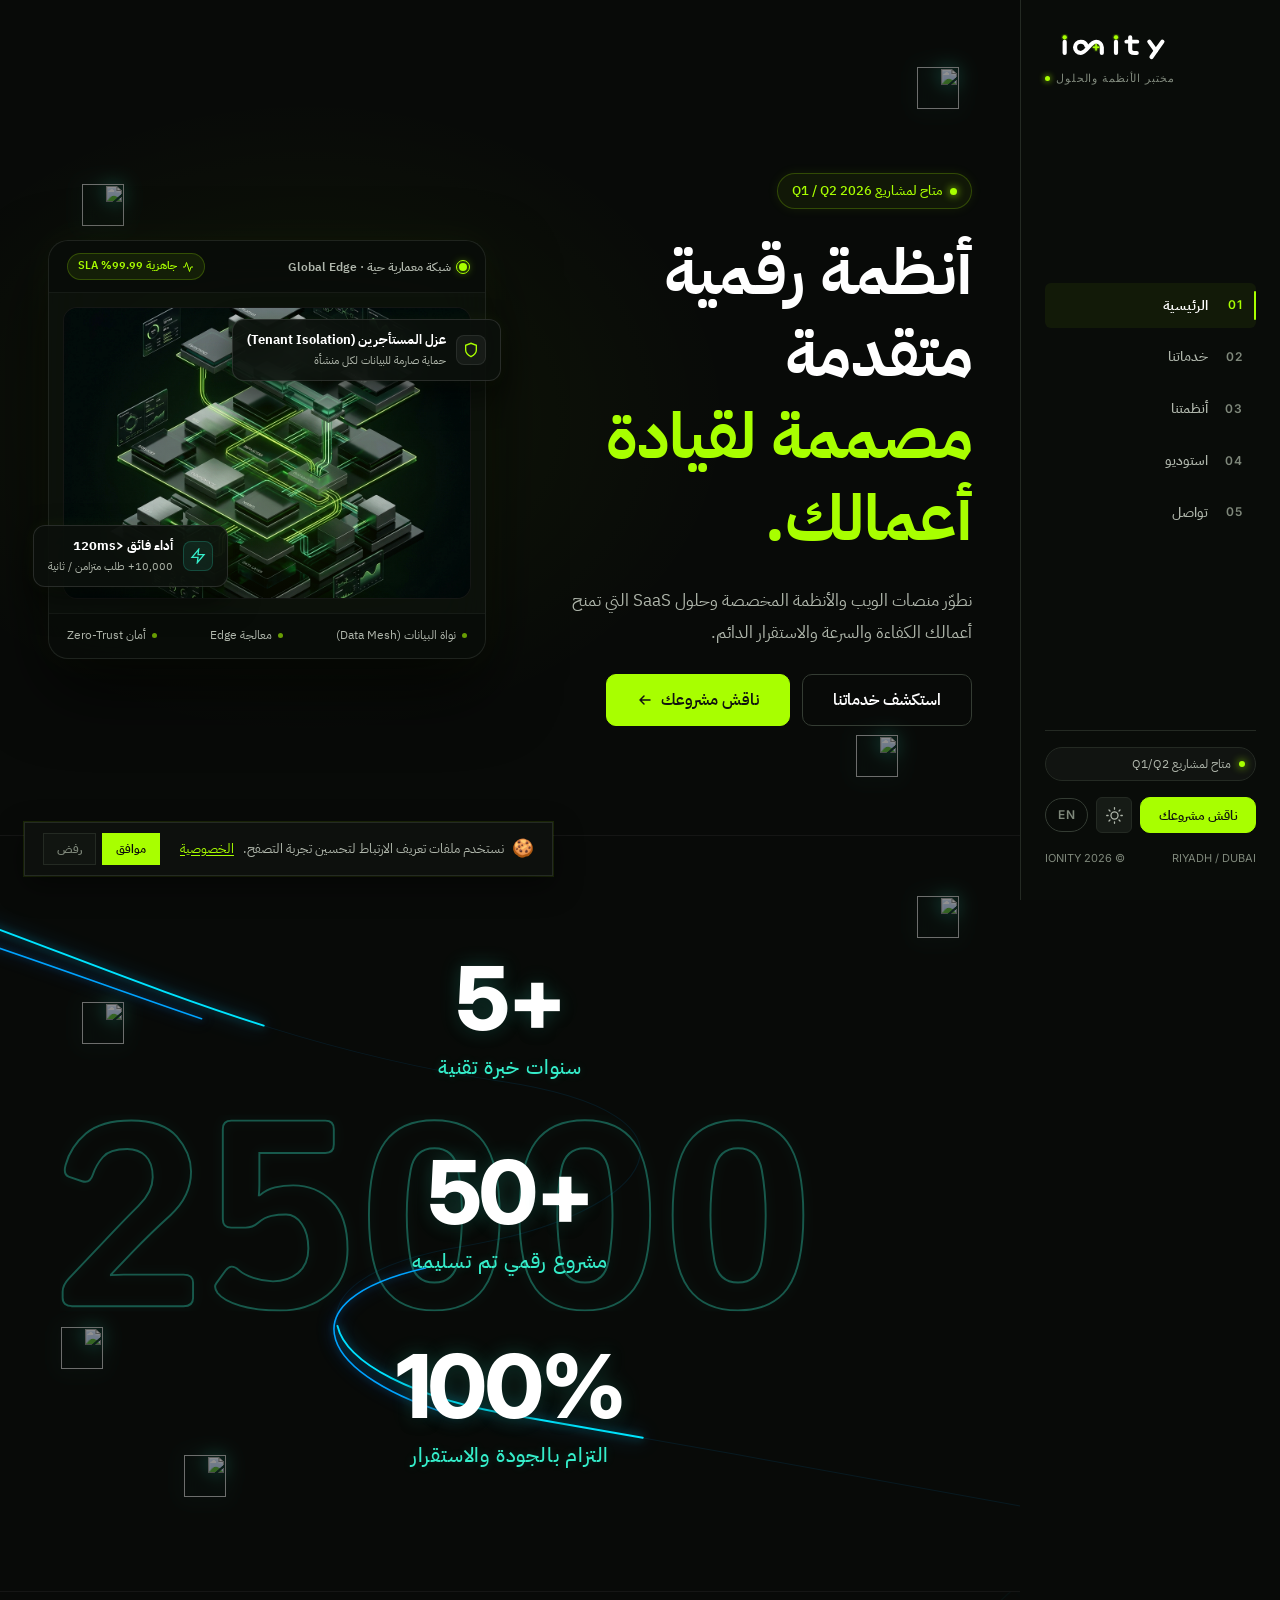
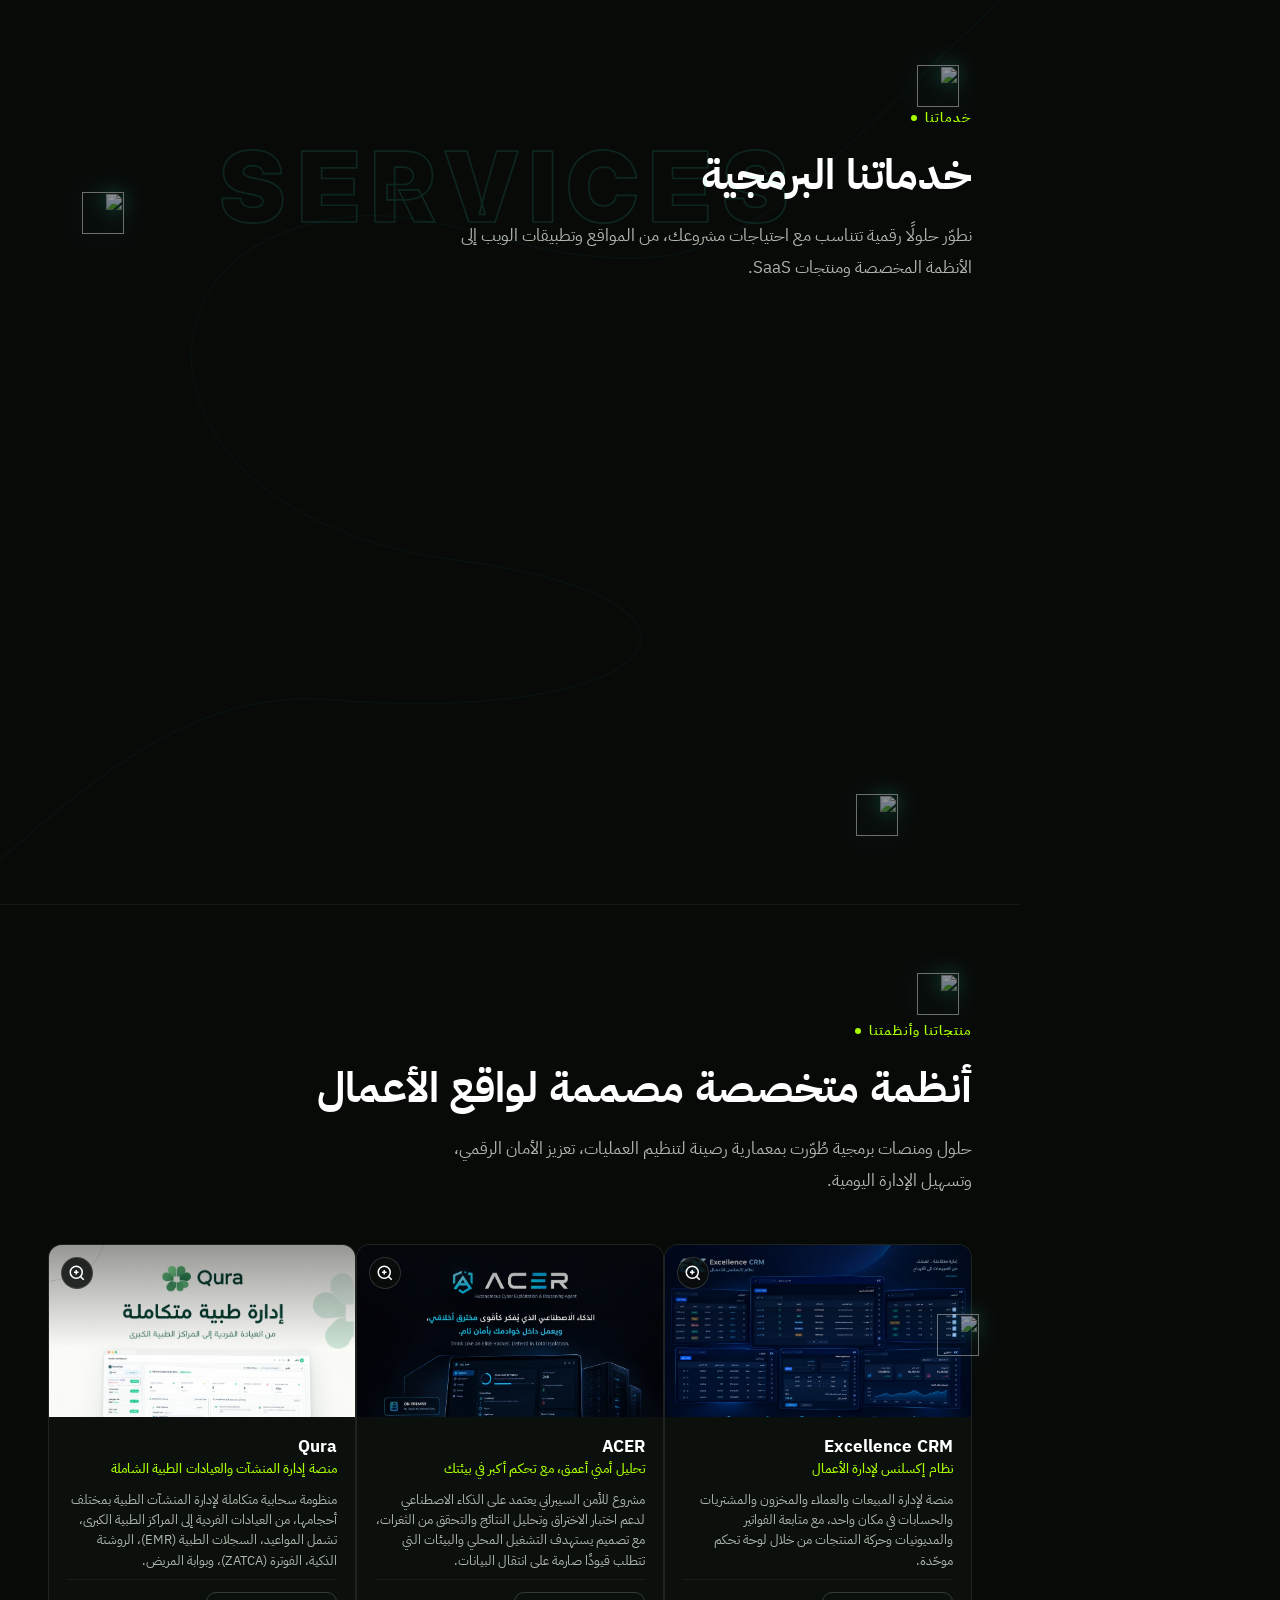
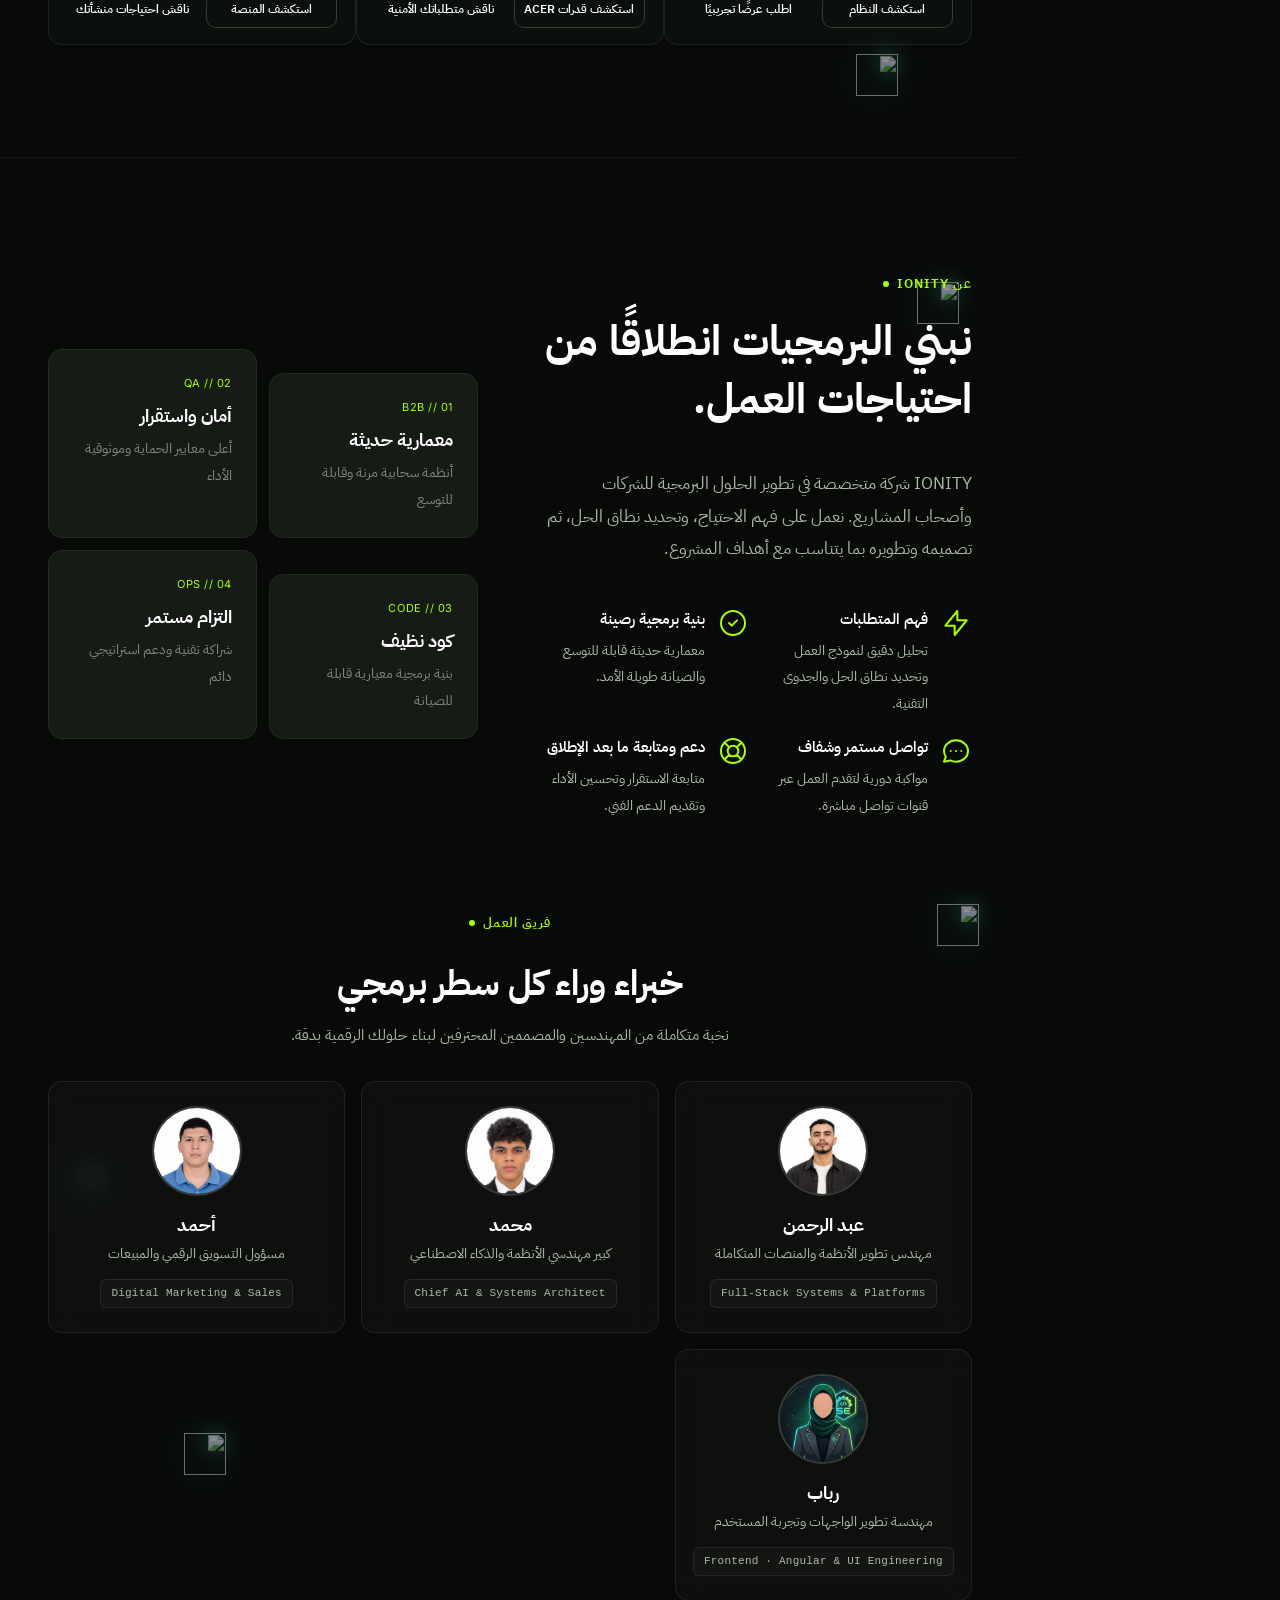
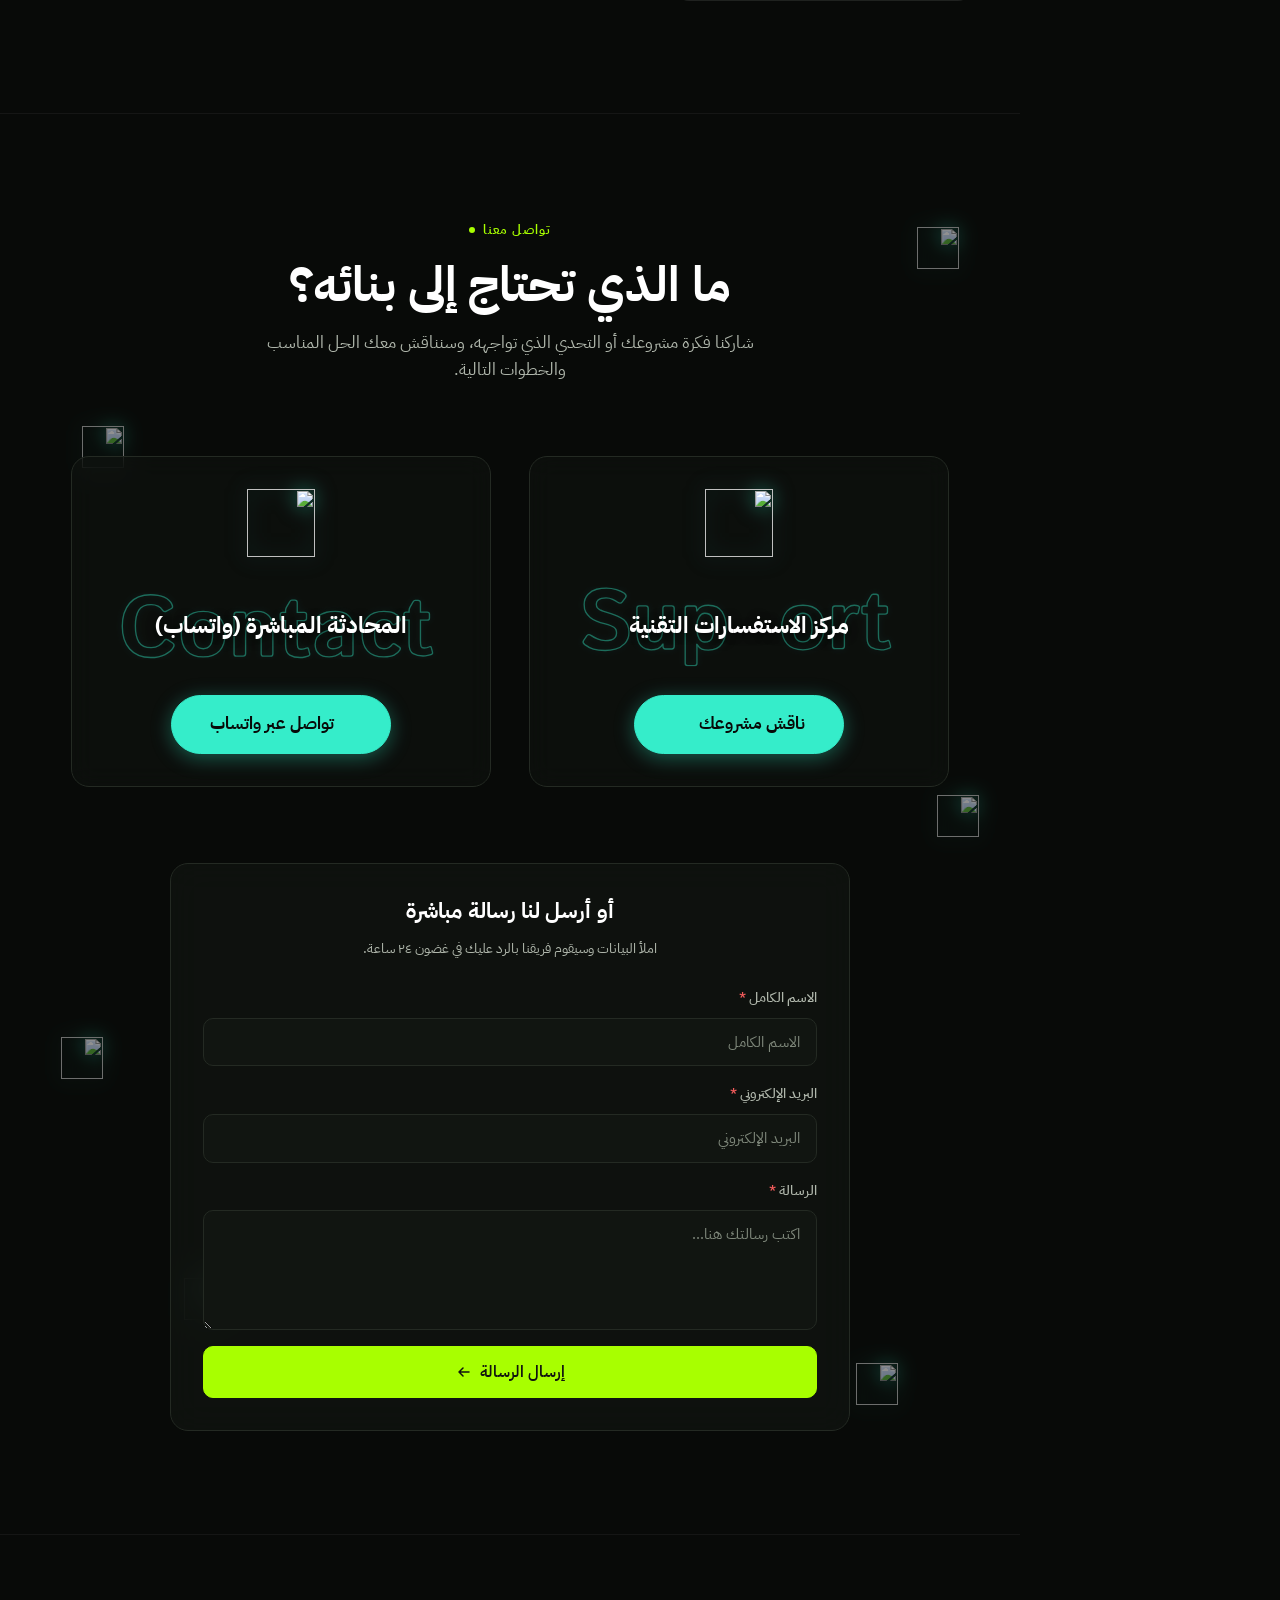
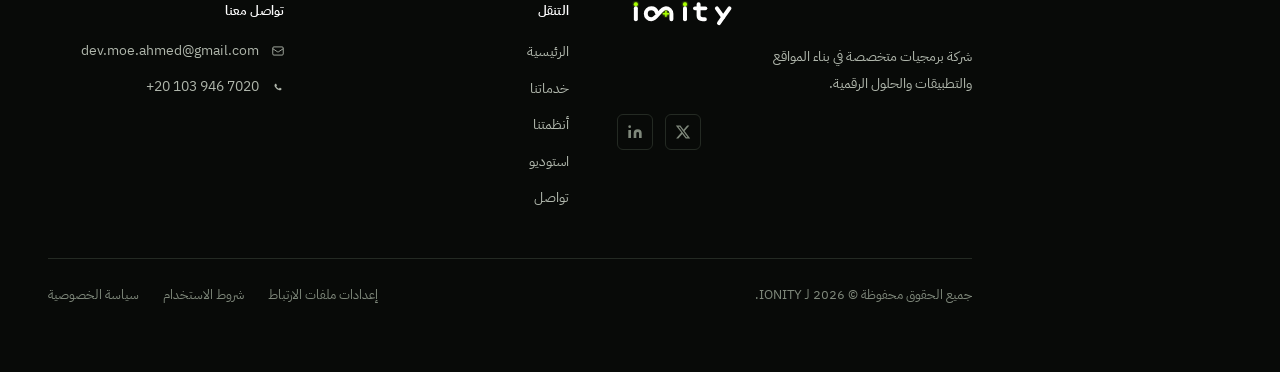
==== commit 896a8ef8: "feat: enterprise redesign - replace terminal with 3D platform cockpit, unify canvas background harmo" ====
--- a/index.html
+++ b/index.html
@@ -318,48 +318,64 @@
 
           </div><!-- /hero-content -->
 
-          <!-- Visual column: Linear-inspired Engineering Live Terminal -->
-          <div class="hero-visual" data-reveal data-reveal-delay="2" aria-label="لوحة حالة الأنظمة والعمليات البرمجية">
-            <div class="hero-terminal-card">
-              <div class="terminal-chrome">
-                <div class="terminal-dots" aria-hidden="true">
-                  <span class="t-dot t-dot-red"></span>
-                  <span class="t-dot t-dot-yellow"></span>
-                  <span class="t-dot t-dot-green"></span>
+          <!-- Visual column: Enterprise Architecture Cockpit & 3D Systems Canvas -->
+          <div class="hero-visual" data-reveal data-reveal-delay="2" aria-label="منظومة المعمارية السحابية والأنظمة الرقمية">
+            <div class="hero-cockpit-card">
+              <!-- Top Cockpit Bar -->
+              <div class="cockpit-header">
+                <div class="cockpit-status-indicator">
+                  <span class="pulse-beacon" aria-hidden="true"></span>
+                  <span class="cockpit-status-text" data-key="heroCockpitStatus">شبكة معمارية حية · Global Edge</span>
                 </div>
-                <div class="terminal-title">
-                  <svg width="13" height="13" viewBox="0 0 24 24" fill="none" stroke="currentColor" stroke-width="2" aria-hidden="true"><rect x="2" y="3" width="20" height="14" rx="2"/><line x1="8" y1="21" x2="16" y2="21"/><line x1="12" y1="17" x2="12" y2="21"/></svg>
-                  <span data-key="terminalHeader">ionity / us-east / production</span>
+                <div class="cockpit-sla-pill">
+                  <svg width="12" height="12" viewBox="0 0 24 24" fill="none" stroke="currentColor" stroke-width="2" aria-hidden="true"><polyline points="22 12 18 12 15 21 9 3 6 12 2 12"></polyline></svg>
+                  <span data-key="heroCockpitSla">جاهزية 99.99% SLA</span>
                 </div>
-                <span class="terminal-badge">LIVE</span>
-              </div>
-              <div class="terminal-body">
-                <div class="terminal-row terminal-cmd">
-                  <span class="term-prompt">$</span>
-                  <span class="term-command">ionity status --health-check</span>
+              </div>
+
+              <!-- 3D Architecture Canvas Stage -->
+              <div class="cockpit-stage">
+                <div class="cockpit-visual-frame">
+                  <img src="assets/images/hero/platform-architecture.jpg" alt="IONITY Cloud Platform Architecture" class="cockpit-arch-img" width="800" height="800" loading="eager">
+                  <div class="cockpit-ambient-glow" aria-hidden="true"></div>
                 </div>
-                <div class="terminal-divider" aria-hidden="true"></div>
-                <div class="terminal-services-list">
-                  <div class="term-service-item">
-                    <span class="term-status-dot is-online"></span>
-                    <span class="term-service-name" data-key="terminalCrm">excellence-crm · active v2.4</span>
-                    <span class="term-service-pill">OPERATIONAL</span>
+
+                <!-- Floating Telemetry Badge 1: Multi-Tenant -->
+                <div class="cockpit-badge badge-top-edge">
+                  <div class="badge-icon-wrap" aria-hidden="true">
+                    <svg width="16" height="16" viewBox="0 0 24 24" fill="none" stroke="currentColor" stroke-width="2"><path d="M12 22s8-4 8-10V5l-8-3-8 3v7c0 6 8 10 8 10z"></path></svg>
                   </div>
-                  <div class="term-service-item">
-                    <span class="term-status-dot is-online"></span>
-                    <span class="term-service-name" data-key="terminalQura">qura-health · active v1.8</span>
-                    <span class="term-service-pill">OPERATIONAL</span>
-                  </div>
-                  <div class="term-service-item">
-                    <span class="term-status-dot is-online"></span>
-                    <span class="term-service-name" data-key="terminalAcer">acer-security · active v0.9-beta</span>
-                    <span class="term-service-pill">PROTECTED</span>
+                  <div class="badge-meta">
+                    <div class="badge-title" data-key="heroBadge1Title">عزل المستأجرين (Tenant Isolation)</div>
+                    <div class="badge-subtitle" data-key="heroBadge1Sub">حماية صارمة للبيانات لكل منشأة</div>
                   </div>
                 </div>
-                <div class="terminal-divider" aria-hidden="true"></div>
-                <div class="terminal-telemetry-row">
-                  <span class="telemetry-spark-icon" aria-hidden="true">⚡</span>
-                  <span class="telemetry-text" data-key="terminalTelemetry">uptime 99.98% · latency 1.4ms · edge deployed</span>
+
+                <!-- Floating Telemetry Badge 2: Scalability & Latency -->
+                <div class="cockpit-badge badge-bottom-edge">
+                  <div class="badge-icon-wrap is-accent" aria-hidden="true">
+                    <svg width="16" height="16" viewBox="0 0 24 24" fill="none" stroke="currentColor" stroke-width="2"><polygon points="13 2 3 14 12 14 11 22 21 10 12 10 13 2"></polygon></svg>
+                  </div>
+                  <div class="badge-meta">
+                    <div class="badge-title" data-key="heroBadge2Title">أداء فائق &lt;120ms</div>
+                    <div class="badge-subtitle" data-key="heroBadge2Sub">10,000+ طلب متزامن / ثانية</div>
+                  </div>
+                </div>
+              </div>
+
+              <!-- Cockpit Capability Strip -->
+              <div class="cockpit-capabilities">
+                <div class="cockpit-cap-item">
+                  <span class="cap-dot"></span>
+                  <span data-key="heroCapData">نواة البيانات (Data Mesh)</span>
+                </div>
+                <div class="cockpit-cap-item">
+                  <span class="cap-dot"></span>
+                  <span data-key="heroCapCompute">معالجة Edge</span>
+                </div>
+                <div class="cockpit-cap-item">
+                  <span class="cap-dot"></span>
+                  <span data-key="heroCapSecurity">أمان Zero-Trust</span>
                 </div>
               </div>
             </div>
@@ -994,7 +1010,7 @@
         </div><!-- /contact-channels-grid -->
 
         <!-- Direct Written Message Form Container -->
-        <div style="max-width:680px; margin-inline:auto; background:rgba(16,19,16,0.65); border:1px solid var(--color-border); border-radius:var(--radius-xl); padding:var(--space-8); backdrop-filter:blur(16px); -webkit-backdrop-filter:blur(16px);" data-reveal>
+        <div style="max-width:680px; margin-inline:auto; background:rgba(17,21,17,0.75); border:1px solid var(--color-border); border-radius:var(--radius-xl); padding:var(--space-8); backdrop-filter:blur(16px); -webkit-backdrop-filter:blur(16px);" data-reveal>
 
           <div style="text-align:center; margin-bottom:var(--space-6);">
             <h3 style="font-size:1.35rem; font-weight:700; color:#FFFFFF; margin-bottom:8px;" data-key="contactFormTitle">
--- a/assets/css/tokens.css
+++ b/assets/css/tokens.css
@@ -11,11 +11,11 @@
   --color-accent-dim:      rgba(168, 255, 0, 0.12);  /* Tinted background */
   --color-accent-glow:     rgba(168, 255, 0, 0.20);  /* Subtle glow */
 
-  /* ── Background Surfaces ─────────────────────────────────── */
-  --color-bg:              #080A08;   /* Primary Background */
-  --color-surface:         #101310;   /* Elevated Surface */
-  --color-surface-2:       #151915;   /* Secondary Surface */
-  --color-surface-3:       #1C211B;   /* Tertiary Surface (cards) */
+  /* ── Background Surfaces (Unified Continuous Canvas) ───────── */
+  --color-bg:              #080A08;   /* Continuous Base Canvas across all sections */
+  --color-surface:         #111511;   /* Primary Elevated Surface (cards, panels) */
+  --color-surface-2:       #161B16;   /* Secondary Surface (bars, headers) */
+  --color-surface-3:       #1D231D;   /* Tertiary Surface (modals, active items) */
 
   /* ── Text ────────────────────────────────────────────────── */
   --color-text:            #FFFFFF;
@@ -24,8 +24,9 @@
   --color-text-dark:       #11140F;   /* Dark text on light bg */
 
   /* ── Borders ─────────────────────────────────────────────── */
-  --color-border:          #272D26;
-  --color-border-strong:   #3A4337;
+  --color-border:          #242A23;
+  --color-border-subtle:   rgba(255, 255, 255, 0.05);
+  --color-border-strong:   #343C33;
 
   /* ── Light Mode (for selective light sections) ────────────── */
   --color-light-bg:        #F7F8F5;
--- a/assets/css/base.css
+++ b/assets/css/base.css
@@ -123,6 +123,7 @@
 .site-section {
   padding-block: var(--section-py-desktop);
   position: relative;
+  border-bottom: 1px solid var(--color-border-subtle);
 }
 
 @media (max-width: 1024px) {
--- a/assets/css/components.css
+++ b/assets/css/components.css
@@ -729,6 +729,11 @@
   box-shadow: var(--shadow-float);
 }
 
+.card:active {
+  transform: translateY(0) scale(0.995);
+  transition-duration: 75ms;
+}
+
 /* ═══════════════════════════════════════════════════════════
    SERVICES CONTINUOUS LASER SPINE & INTERACTION
    ═══════════════════════════════════════════════════════════ */
@@ -891,10 +896,15 @@
 
 /* Soft, eye-friendly hover state */
 .service-card:hover {
-  border-color: rgba(0, 210, 255, 0.5) !important;
-  box-shadow: 0 16px 36px rgba(0, 0, 0, 0.42), 0 0 20px rgba(0, 210, 255, 0.12) !important;
-  transform: translateY(-3px) !important;
+  border-color: rgba(0, 210, 255, 0.45) !important;
+  box-shadow: 0 12px 28px rgba(0, 0, 0, 0.38), 0 0 16px rgba(0, 210, 255, 0.1) !important;
+  transform: translateY(-2px) !important;
   background: rgba(16, 22, 19, 0.9);
+}
+
+.service-card:active {
+  transform: translateY(0) scale(0.995) !important;
+  transition-duration: 75ms;
 }
 
 /* Frameless custom icon directly on card surface (no box behind icon) */
@@ -922,7 +932,7 @@
 
 .service-card:hover .card-icon,
 .service-card.is-beam-passing .card-icon {
-  transform: scale(1.08);
+  transform: translateY(-1px);
   color: #00E5FF;
 }
 
@@ -1518,7 +1528,7 @@
 
 @keyframes corePulse {
   0% { transform: scale(0.95); opacity: 0.85; }
-  100% { transform: scale(1.08); opacity: 1; }
+  100% { transform: translateY(-1px); opacity: 1; }
 }
 
 @keyframes floatSlow {
@@ -1721,8 +1731,13 @@
 
 .solution-card:hover {
   border-color: rgba(168, 255, 0, 0.4) !important;
-  box-shadow: 0 18px 40px rgba(0, 0, 0, 0.45), 0 0 24px rgba(168, 255, 0, 0.09);
-  transform: translateY(-4px);
+  box-shadow: 0 12px 28px rgba(0, 0, 0, 0.4), 0 0 16px rgba(168, 255, 0, 0.08);
+  transform: translateY(-2px);
+}
+
+.solution-card:active {
+  transform: translateY(0) scale(0.995);
+  transition-duration: 75ms;
 }
 
 .solution-ui-preview {
@@ -1887,3 +1902,297 @@
 
 
 
+
+
+/* ═══════════════════════════════════════════════════════════
+   ENTERPRISE SYSTEMS COCKPIT & 3D ARCHITECTURAL CANVAS
+   Linear/Stripe-Grade Engineering Showcase
+   ═══════════════════════════════════════════════════════════ */
+
+.hero-cockpit-card {
+  width: 100%;
+  max-width: 520px;
+  background: rgba(14, 18, 14, 0.78);
+  backdrop-filter: blur(24px) saturate(160%);
+  -webkit-backdrop-filter: blur(24px) saturate(160%);
+  border: 1px solid rgba(255, 255, 255, 0.08);
+  border-radius: 20px;
+  box-shadow: 0 30px 70px rgba(0, 0, 0, 0.7), 0 0 40px rgba(168, 255, 0, 0.05);
+  overflow: visible;
+  margin-inline: auto;
+  position: relative;
+  transition: border-color var(--transition-base), box-shadow var(--transition-base);
+}
+
+.hero-cockpit-card:hover {
+  border-color: rgba(168, 255, 0, 0.28);
+  box-shadow: 0 36px 85px rgba(0, 0, 0, 0.8), 0 0 50px rgba(168, 255, 0, 0.1);
+}
+
+/* Header bar */
+.cockpit-header {
+  display: flex;
+  align-items: center;
+  justify-content: space-between;
+  padding: 12px 18px;
+  background: rgba(8, 11, 8, 0.6);
+  border-bottom: 1px solid rgba(255, 255, 255, 0.06);
+  border-top-left-radius: 20px;
+  border-top-right-radius: 20px;
+}
+
+.cockpit-status-indicator {
+  display: flex;
+  align-items: center;
+  gap: 8px;
+}
+
+.pulse-beacon {
+  width: 8px;
+  height: 8px;
+  border-radius: 50%;
+  background: var(--color-accent);
+  box-shadow: 0 0 10px rgba(168, 255, 0, 0.8);
+  position: relative;
+}
+
+.pulse-beacon::after {
+  content: '';
+  position: absolute;
+  inset: -3px;
+  border-radius: 50%;
+  border: 1px solid var(--color-accent);
+  animation: pulseBeacon 2.2s cubic-bezier(0, 0.2, 0.8, 1) infinite;
+}
+
+@keyframes pulseBeacon {
+  0% { transform: scale(0.8); opacity: 1; }
+  100% { transform: scale(2.2); opacity: 0; }
+}
+
+.cockpit-status-text {
+  font-family: var(--font-mono);
+  font-size: 0.75rem;
+  font-weight: 600;
+  color: var(--color-text-secondary);
+  letter-spacing: 0.02em;
+}
+
+.cockpit-sla-pill {
+  display: inline-flex;
+  align-items: center;
+  gap: 5px;
+  font-family: var(--font-mono);
+  font-size: 0.6875rem;
+  font-weight: 600;
+  color: var(--color-accent);
+  background: rgba(168, 255, 0, 0.08);
+  border: 1px solid rgba(168, 255, 0, 0.22);
+  border-radius: var(--radius-pill);
+  padding: 3px 10px;
+}
+
+/* Stage & Visual frame */
+.cockpit-stage {
+  position: relative;
+  padding: 14px;
+}
+
+.cockpit-visual-frame {
+  position: relative;
+  width: 100%;
+  border-radius: 14px;
+  overflow: hidden;
+  border: 1px solid rgba(255, 255, 255, 0.06);
+  background: #060806;
+}
+
+.cockpit-arch-img {
+  width: 100%;
+  height: 290px;
+  object-fit: cover;
+  display: block;
+  transition: transform 0.6s cubic-bezier(0.16, 1, 0.3, 1);
+  filter: contrast(1.05) saturate(1.02);
+}
+
+.hero-cockpit-card:hover .cockpit-arch-img {
+  transform: scale(1.02);
+}
+
+.cockpit-ambient-glow {
+  position: absolute;
+  inset: 0;
+  background: radial-gradient(circle at 50% 60%, rgba(168, 255, 0, 0.08), transparent 75%);
+  pointer-events: none;
+}
+
+/* Floating Telemetry Badges */
+.cockpit-badge {
+  position: absolute;
+  z-index: 10;
+  display: flex;
+  align-items: center;
+  gap: 10px;
+  padding: 9px 14px;
+  background: rgba(12, 16, 12, 0.88);
+  backdrop-filter: blur(16px);
+  -webkit-backdrop-filter: blur(16px);
+  border: 1px solid rgba(255, 255, 255, 0.12);
+  border-radius: 12px;
+  box-shadow: 0 14px 30px rgba(0, 0, 0, 0.55), 0 0 16px rgba(168, 255, 0, 0.06);
+  pointer-events: auto;
+  transition: transform 0.25s ease, border-color 0.25s ease;
+}
+
+.cockpit-badge:hover {
+  border-color: rgba(168, 255, 0, 0.35);
+  transform: translateY(-2px);
+}
+
+/* Position top badge */
+body.lang-ar .badge-top-edge {
+  top: 26px;
+  right: -16px;
+  animation: floatSoftRTL 5s ease-in-out infinite;
+}
+body:not(.lang-ar) .badge-top-edge {
+  top: 26px;
+  left: -16px;
+  animation: floatSoftLTR 5s ease-in-out infinite;
+}
+
+/* Position bottom badge */
+body.lang-ar .badge-bottom-edge {
+  bottom: 26px;
+  left: -16px;
+  animation: floatSoftRTL 5.5s ease-in-out 1s infinite;
+}
+body:not(.lang-ar) .badge-bottom-edge {
+  bottom: 26px;
+  right: -16px;
+  animation: floatSoftLTR 5.5s ease-in-out 1s infinite;
+}
+
+@keyframes floatSoftRTL {
+  0%, 100% { transform: translateY(0); }
+  50% { transform: translateY(-4px); }
+}
+
+@keyframes floatSoftLTR {
+  0%, 100% { transform: translateY(0); }
+  50% { transform: translateY(-4px); }
+}
+
+.badge-icon-wrap {
+  width: 30px;
+  height: 30px;
+  border-radius: 8px;
+  background: rgba(255, 255, 255, 0.05);
+  border: 1px solid rgba(255, 255, 255, 0.08);
+  display: flex;
+  align-items: center;
+  justify-content: center;
+  color: var(--color-accent);
+  flex-shrink: 0;
+}
+
+.badge-icon-wrap.is-accent {
+  color: #35EDCA;
+  background: rgba(53, 237, 202, 0.08);
+  border-color: rgba(53, 237, 202, 0.2);
+}
+
+.badge-meta {
+  display: flex;
+  flex-direction: column;
+  gap: 1px;
+}
+
+.badge-title {
+  font-size: 0.8125rem;
+  font-weight: 700;
+  color: #FFFFFF;
+  letter-spacing: 0.01em;
+  white-space: nowrap;
+}
+
+.badge-subtitle {
+  font-size: 0.6875rem;
+  color: var(--color-text-secondary);
+  white-space: nowrap;
+}
+
+/* Capability bottom strip */
+.cockpit-capabilities {
+  display: flex;
+  align-items: center;
+  justify-content: space-between;
+  padding: 12px 18px;
+  background: rgba(8, 11, 8, 0.6);
+  border-top: 1px solid rgba(255, 255, 255, 0.06);
+  border-bottom-left-radius: 20px;
+  border-bottom-right-radius: 20px;
+  gap: 8px;
+}
+
+.cockpit-cap-item {
+  display: flex;
+  align-items: center;
+  gap: 6px;
+  font-family: var(--font-mono);
+  font-size: 0.71875rem;
+  color: var(--color-text-secondary);
+  transition: color var(--transition-fast);
+}
+
+.cockpit-cap-item:hover {
+  color: var(--color-accent);
+}
+
+.cap-dot {
+  width: 5px;
+  height: 5px;
+  border-radius: 50%;
+  background: rgba(168, 255, 0, 0.6);
+  flex-shrink: 0;
+}
+
+/* Responsive adjustment for badges on smaller screens */
+@media (max-width: 768px) {
+  body.lang-ar .badge-top-edge,
+  body:not(.lang-ar) .badge-top-edge {
+    position: static;
+    margin-bottom: 8px;
+    animation: none;
+  }
+  body.lang-ar .badge-bottom-edge,
+  body:not(.lang-ar) .badge-bottom-edge {
+    position: static;
+    margin-top: 8px;
+    animation: none;
+  }
+  .cockpit-stage {
+    display: flex;
+    flex-direction: column;
+    padding: 10px;
+  }
+  .cockpit-arch-img {
+    height: 220px;
+  }
+  .cockpit-capabilities {
+    flex-direction: column;
+    align-items: flex-start;
+    gap: 6px;
+  }
+}
+
+/* Arabic Typography refinements for Hero Cockpit */
+body.lang-ar .cockpit-status-text,
+body.lang-ar .cockpit-sla-pill,
+body.lang-ar .badge-title,
+body.lang-ar .badge-subtitle,
+body.lang-ar .cockpit-cap-item {
+  font-family: var(--font-primary) !important;
+  letter-spacing: 0 !important;
+}
--- a/assets/css/muffin.css
+++ b/assets/css/muffin.css
@@ -370,7 +370,12 @@
 }
 
 .team-member-item:hover {
-  transform: translateY(-4px);
+  transform: translateY(-2px);
+}
+
+.team-member-item:active {
+  transform: translateY(0) scale(0.995);
+  transition-duration: 75ms;
 }
 
 .team-member-photo {
@@ -387,7 +392,7 @@
 .team-member-item:hover .team-member-photo {
   border-color: var(--color-accent);
   box-shadow: 0 0 22px rgba(168, 255, 0, 0.6);
-  transform: scale(1.06);
+  transform: scale(1.02);
 }
 
 .team-member-name {
@@ -680,7 +685,7 @@
    ═══════════════════════════════════════════════════════════ */
 
 .about-section {
-  background: var(--color-surface);
+  background: var(--color-bg);
 }
 
 .about-inner {
@@ -877,6 +882,12 @@
 .team-card:hover {
   border-color: rgba(168, 255, 0, 0.35);
   box-shadow: 0 12px 32px rgba(0, 0, 0, 0.5), 0 0 16px rgba(168, 255, 0, 0.08);
+  transform: translateY(-2px);
+}
+
+.team-card:active {
+  transform: translateY(0) scale(0.995);
+  transition-duration: 75ms;
 }
 
 .team-avatar-wrap {
@@ -1066,7 +1077,7 @@
    ═══════════════════════════════════════════════════════════ */
 
 .solutions-section {
-  background: var(--color-surface);
+  background: var(--color-bg);
 }
 
 .solutions-grid {
@@ -1077,7 +1088,7 @@
 }
 
 .solution-card {
-  background: var(--color-bg);
+  background: var(--color-surface);
   border: 1px solid var(--color-border);
   border-radius: var(--radius-lg);
   overflow: hidden;
@@ -1182,8 +1193,13 @@
 
 .product-card:hover {
   border-color: rgba(168, 255, 0, 0.45);
-  transform: translateY(-3px);
+  transform: translateY(-2px);
   box-shadow: 0 12px 28px rgba(0, 0, 0, 0.45);
+}
+
+.product-card:active {
+  transform: translateY(0) scale(0.995);
+  transition-duration: 75ms;
 }
 
 .product-card-media {
@@ -1204,7 +1220,7 @@
 }
 
 .product-card:hover .product-card-img {
-  transform: scale(1.04);
+  transform: none;
 }
 
 .product-card-media-cura {
@@ -1716,7 +1732,7 @@
    ═══════════════════════════════════════════════════════════ */
 
 .cta-section {
-  background: var(--color-surface);
+  background: var(--color-bg);
 }
 
 .cta-inner {
@@ -1838,8 +1854,13 @@
 
 .contact-channel-card:hover {
   border-color: #35EDCA;
-  transform: translateY(-4px);
-  box-shadow: 0 12px 35px rgba(0, 0, 0, 0.4), 0 0 20px rgba(53, 237, 202, 0.15);
+  transform: translateY(-2px);
+  box-shadow: 0 12px 28px rgba(0, 0, 0, 0.4), 0 0 16px rgba(53, 237, 202, 0.12);
+}
+
+.contact-channel-card:active {
+  transform: translateY(0) scale(0.995);
+  transition-duration: 75ms;
 }
 
 .contact-channel-icon {
@@ -1859,7 +1880,7 @@
 }
 
 .contact-channel-card:hover .contact-channel-icon {
-  transform: scale(1.1) translateY(-2px);
+  transform: translateY(-2px);
 }
 
 /* Title container holding the Arabic title AND the background SVG text */
--- a/assets/css/theme-light.css
+++ b/assets/css/theme-light.css
@@ -188,7 +188,7 @@
 /* ── Section Specifics ─────────────────────────────────────── */
 [data-theme="light"] .solutions-section,
 [data-theme="light"] .about-section {
-  background: #EFF2EC;
+  background: var(--color-bg);
 }
 
 [data-theme="light"] .about-visual-card {
@@ -212,7 +212,7 @@
 
 /* ── Laser Beam & Stats Section in Light Mode ──────────────── */
 [data-theme="light"] .laser-stats-section {
-  background: #EBF1EA;
+  background: var(--color-bg);
   border-color: var(--color-border);
 }
 
@@ -515,7 +515,7 @@
 
 /* ── Footer in Light Mode ──────────────────────────────────── */
 [data-theme="light"] .site-footer {
-  background: #EEF2EB;
+  background: var(--color-bg);
 }
 
 [data-theme="light"] .footer-social-link {
@@ -578,3 +578,36 @@
   box-shadow: 0 12px 30px rgba(0, 0, 0, 0.08);
 }
 
+
+/* ── Hero Enterprise Cockpit (Light Mode) ─────────────────── */
+[data-theme="light"] .hero-cockpit-card {
+  background: #FFFFFF;
+  border-color: #DFE4DA;
+  box-shadow: 0 16px 44px rgba(0, 0, 0, 0.08), 0 0 16px rgba(46, 139, 0, 0.06);
+}
+
+[data-theme="light"] .cockpit-header,
+[data-theme="light"] .cockpit-capabilities {
+  background: #F4F6F2;
+  border-color: #DFE4DA;
+}
+
+[data-theme="light"] .cockpit-visual-frame {
+  background: #0E120E;
+}
+
+[data-theme="light"] .cockpit-badge {
+  background: rgba(255, 255, 255, 0.96);
+  border-color: #DFE4DA;
+  box-shadow: 0 10px 24px rgba(0, 0, 0, 0.08);
+}
+
+[data-theme="light"] .badge-title {
+  color: #11140F;
+}
+
+[data-theme="light"] .cockpit-sla-pill {
+  color: #246E00;
+  background: rgba(46, 139, 0, 0.08);
+  border-color: rgba(46, 139, 0, 0.2);
+}
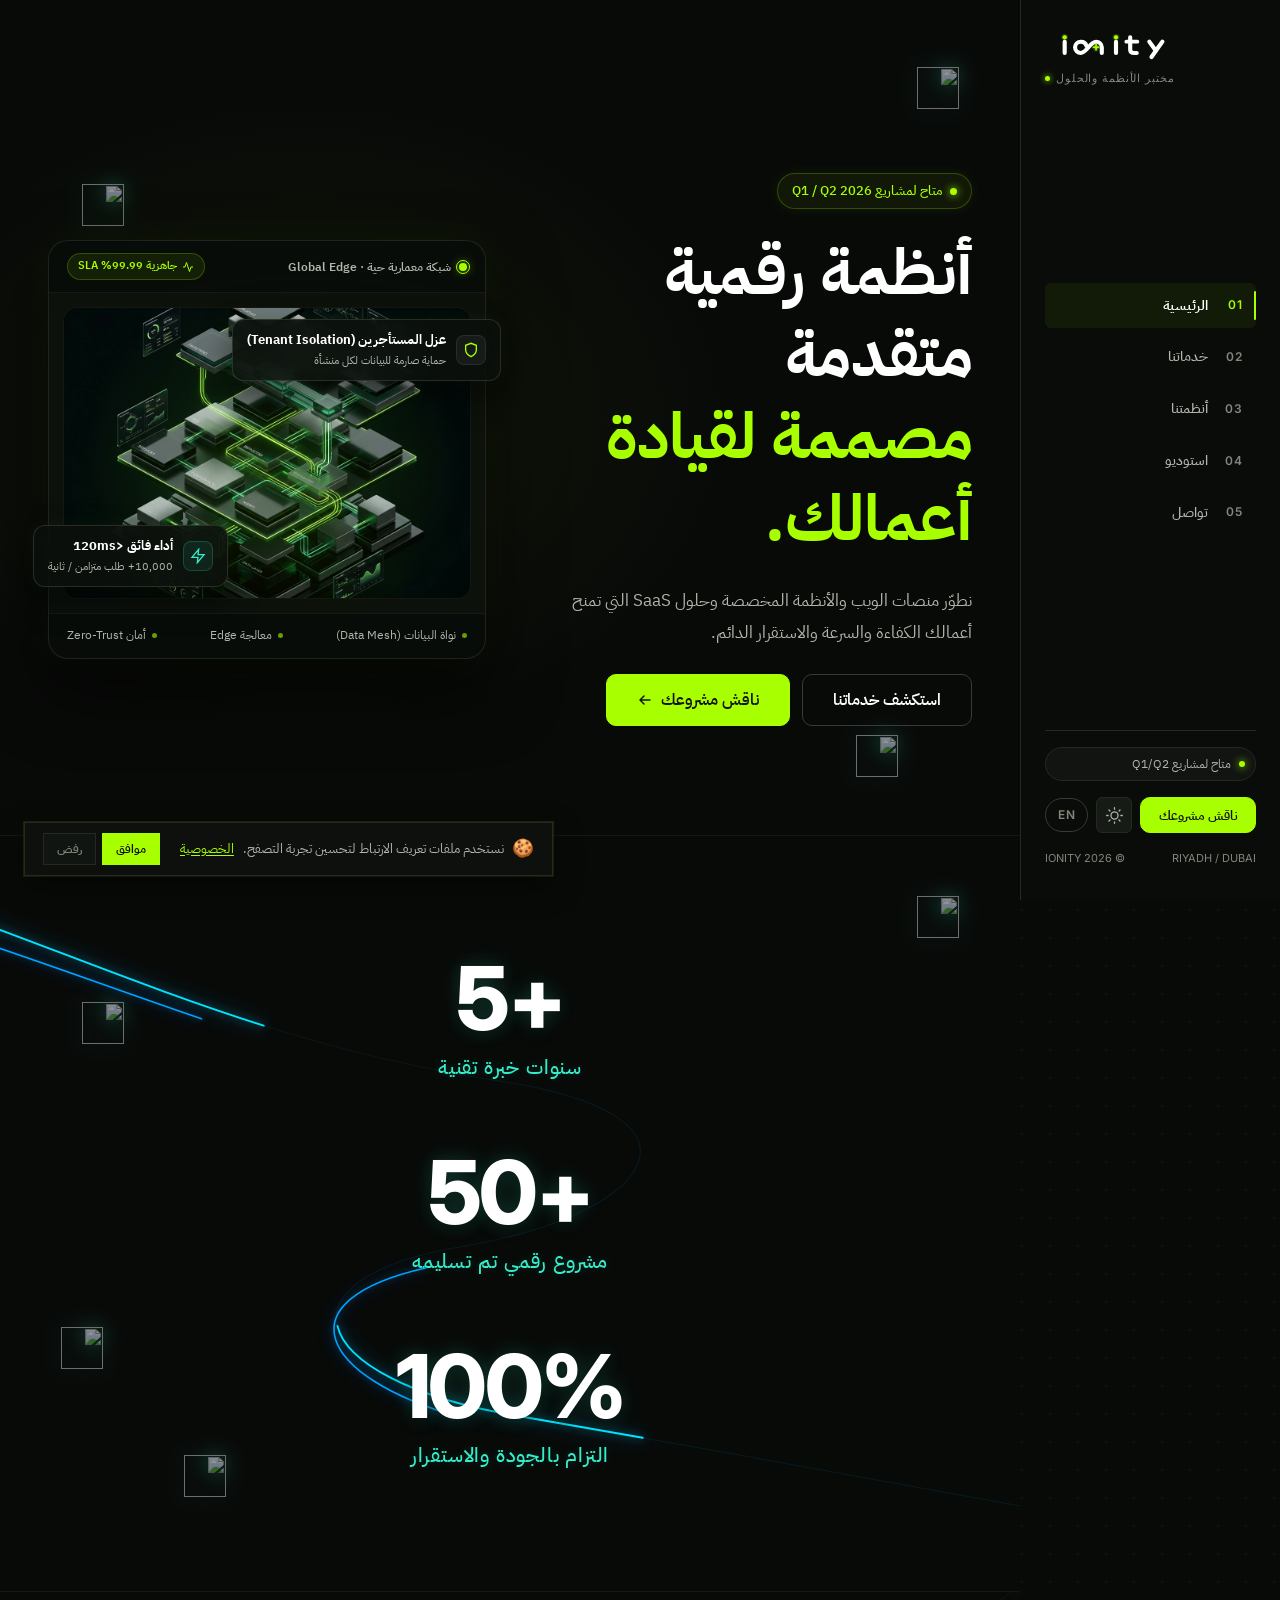
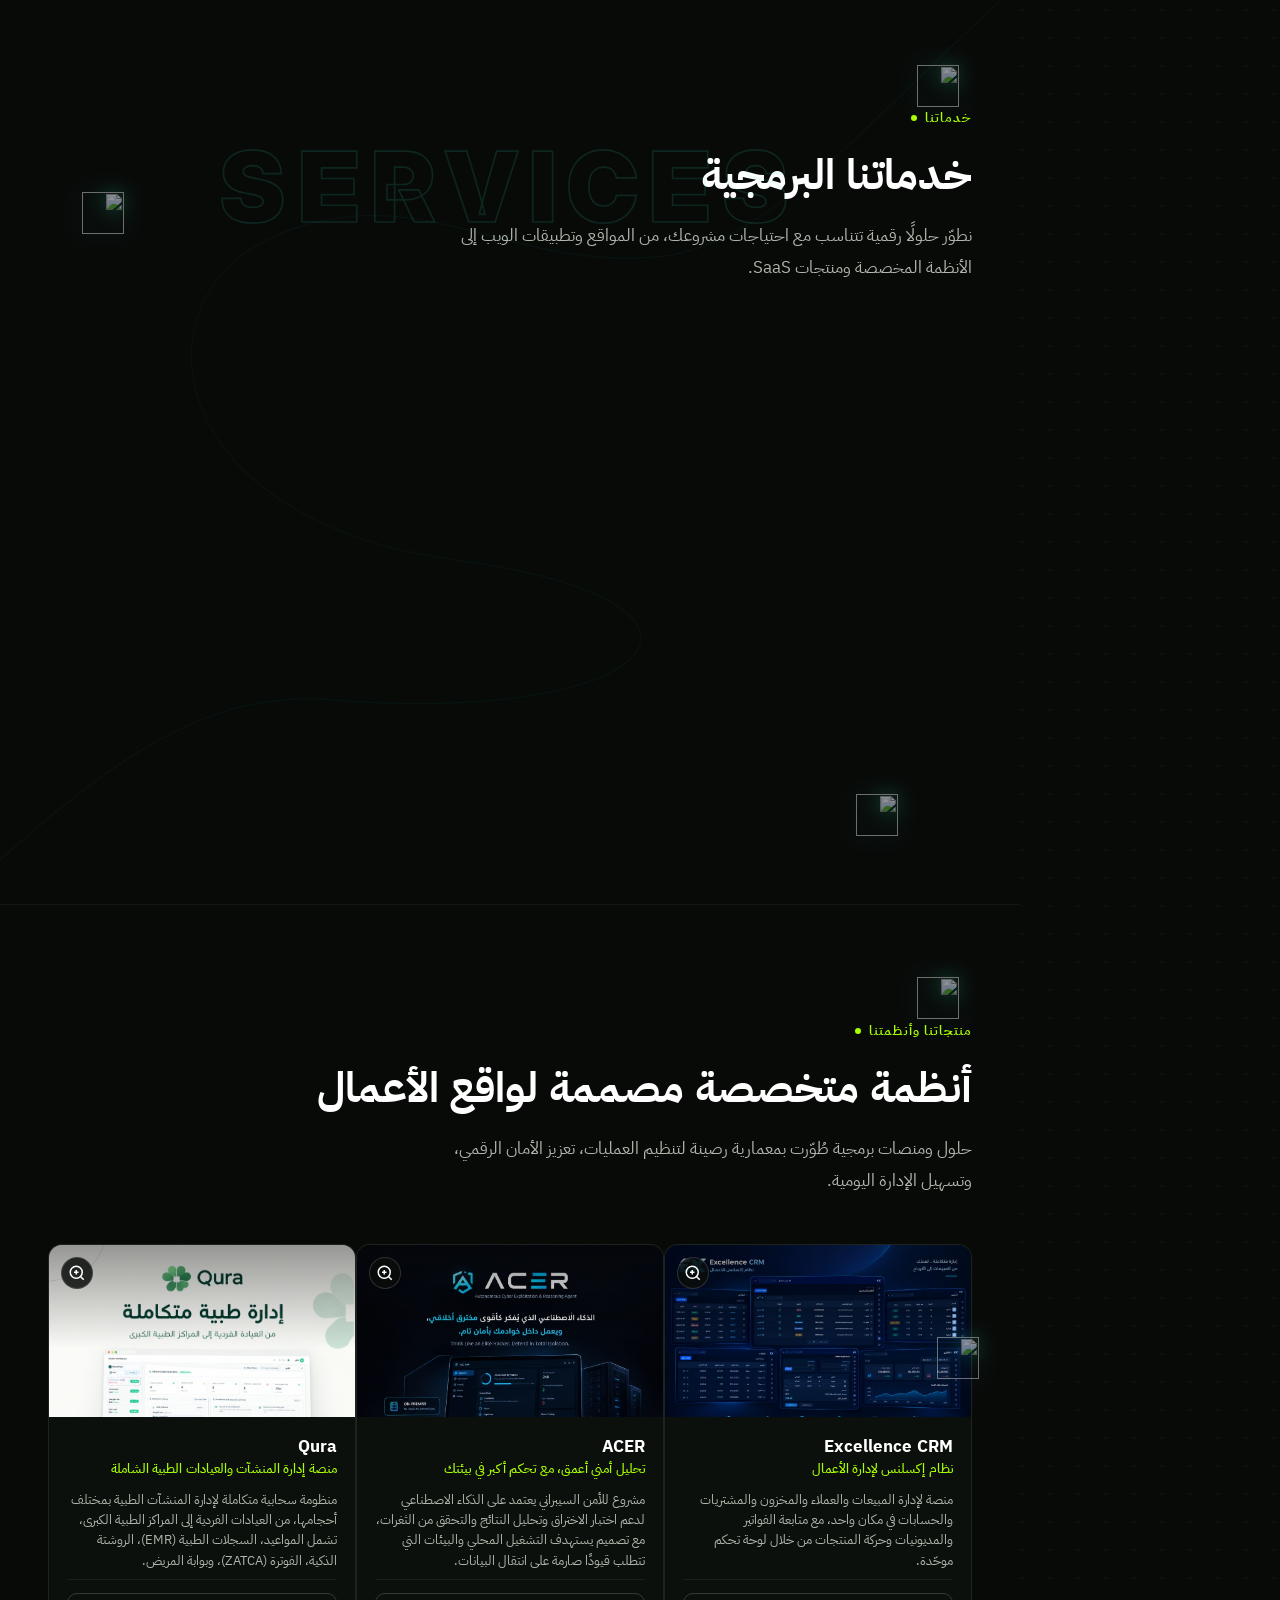
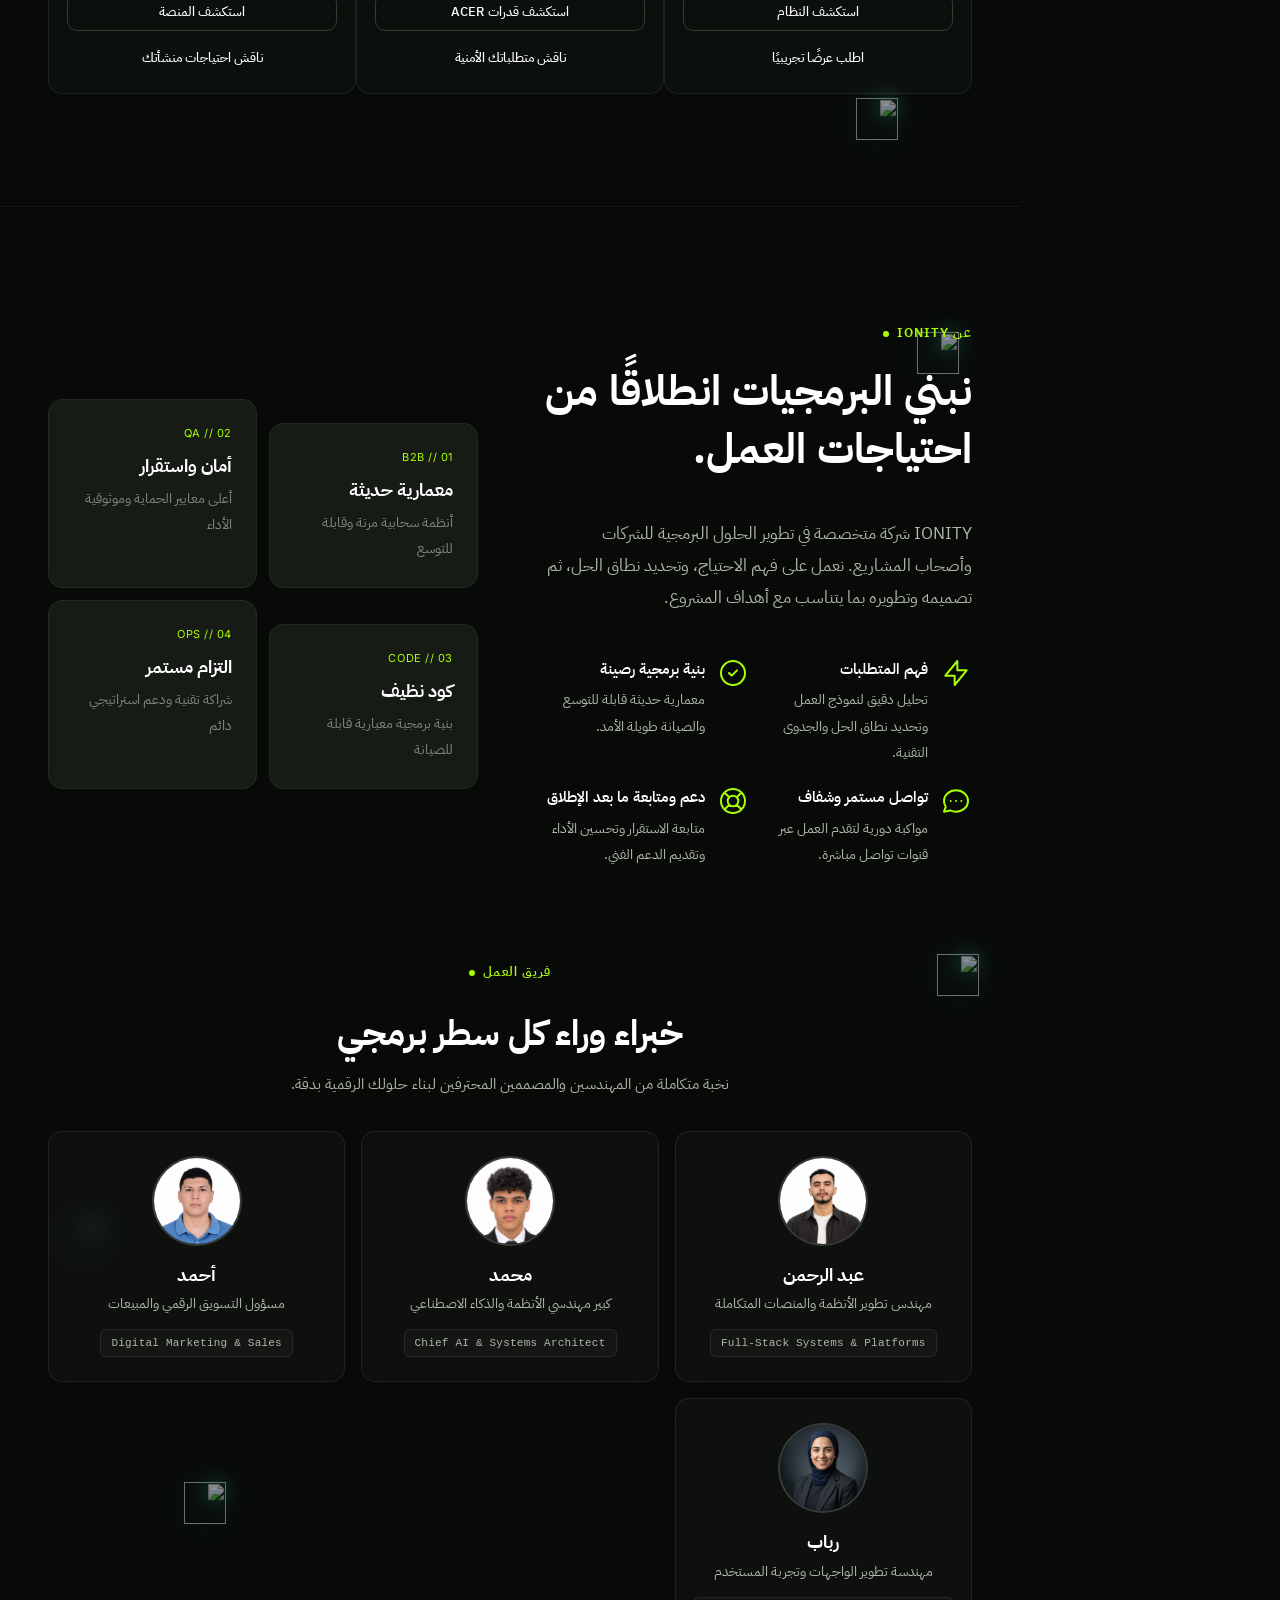
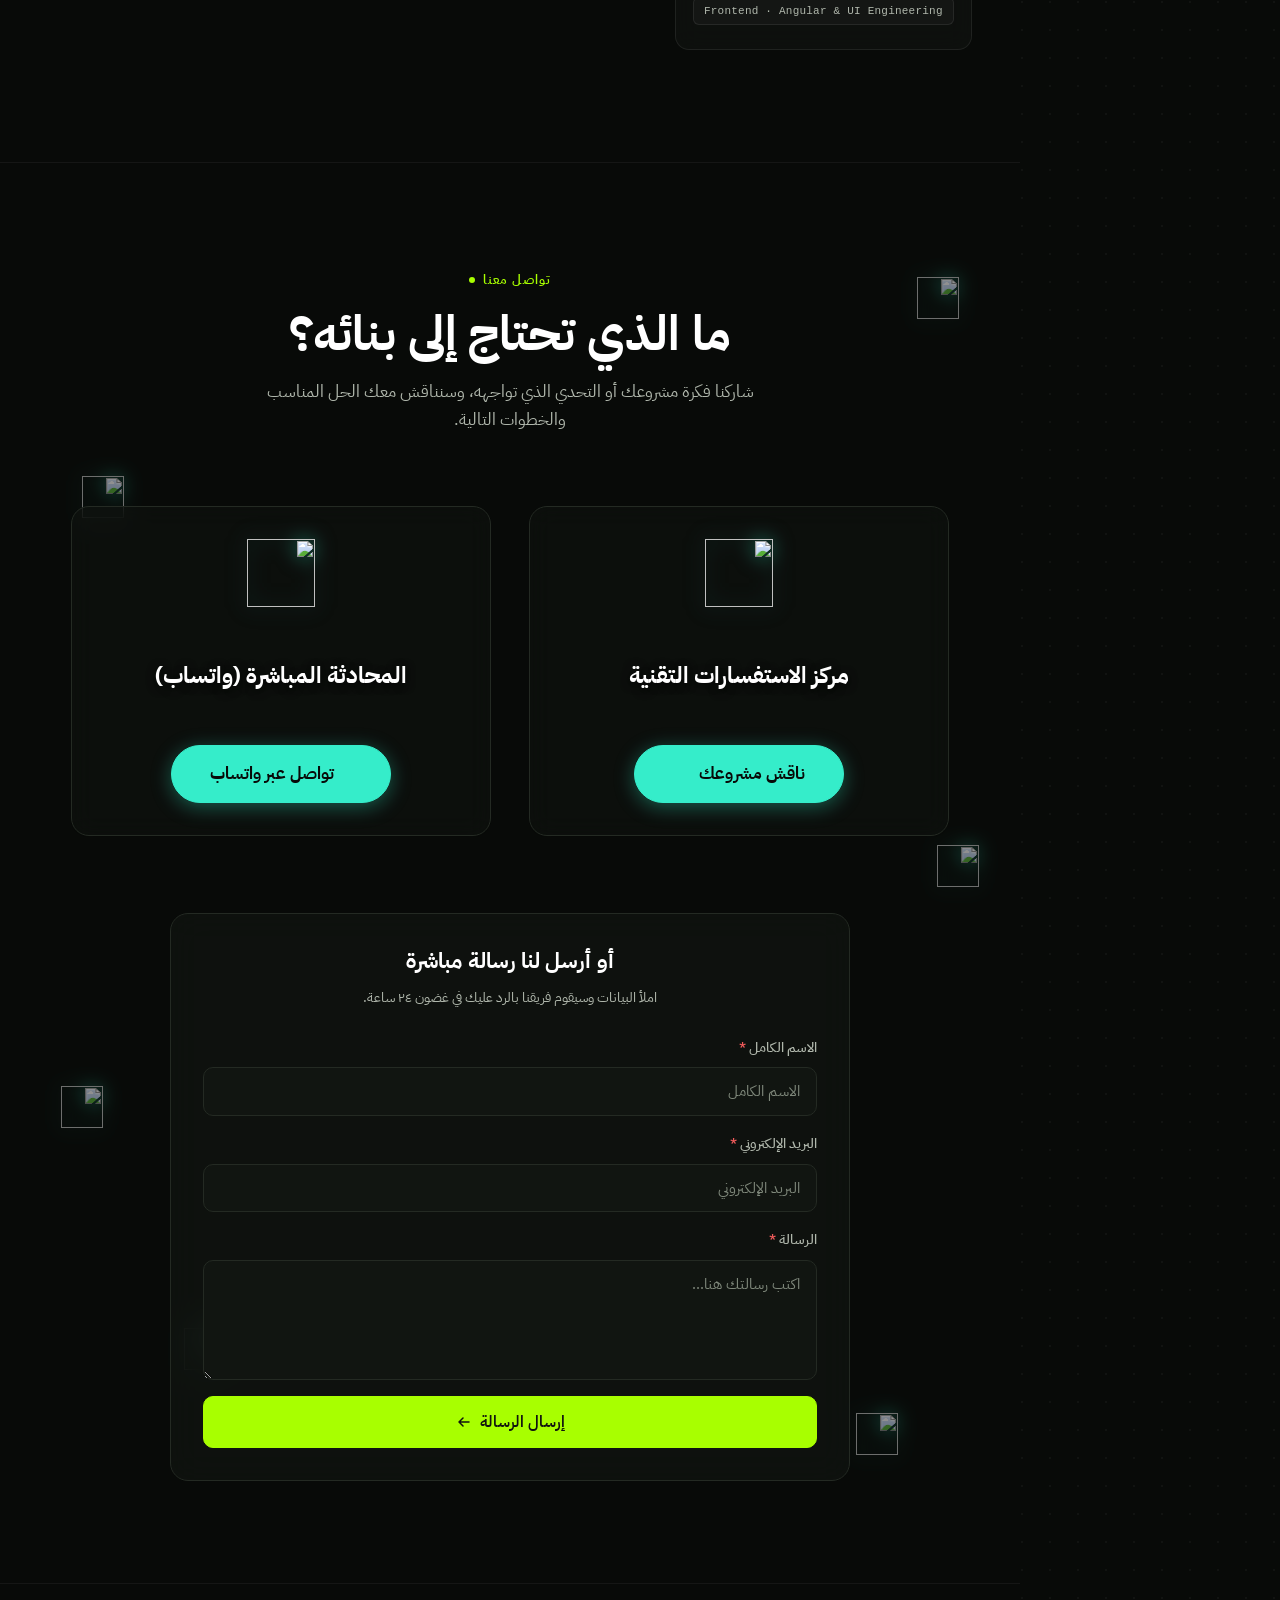
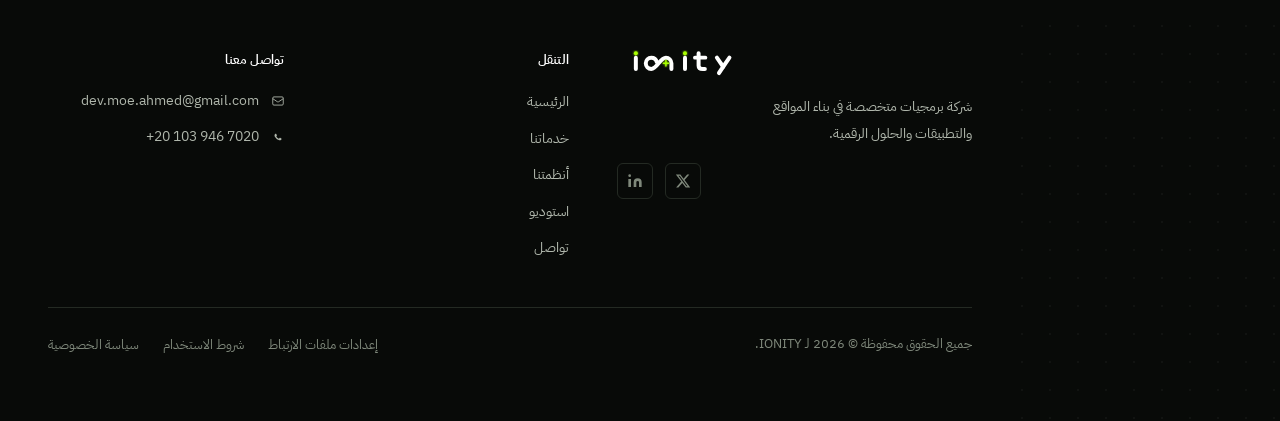
==== commit fcb2ad45: "feat: design intelligence overhaul - spotlight cards, executive headshot, eliminate phantom SVG, fix" ====
--- a/index.html
+++ b/index.html
@@ -401,18 +401,7 @@
         <!-- Vertical Stats with Edge-to-Edge Laser Beam -->
         <div class="laser-stats-container">
 
-          <!-- Background Outline Numbers Artwork "25000" -->
-          <div class="bg-outline-text-wrapper" aria-hidden="true">
-            <svg class="bg-outline-svg" viewBox="0 0 1033 226" preserveAspectRatio="xMidYMid meet">
-              <g>
-                <path class="number2" fill="none" stroke="#00E5FF" stroke-width="2" stroke-miterlimit="10" d="M14 219.9C6.7 219.9 3 216.7 3 210.4V203.4C3 198.3 5.3 193.3 10 188.3L53.8 142.2C67 128.2 79 115.8 90 104.9C100.9 94 106.4 83 106.4 71.9C106.4 60.8 103.6 52.6 98.1 47.4C92.6 42.2 85.6 39.6 77.1 39.6C63.6 39.6 54.2 42.7 49 49C43.7 55.3 39.9 61.9 37.6 69.1C35.4 76 31.3 78.5 25.3 76.6L10.5 71.6C5.7 69.9 4.3 65.4 6.4 57.8C10.2 43.8 18 31.8 29.7 21.8C41.4 11.8 58.8 6.8 81.8 6.8C105.8 6.8 123.3 13 134.1 25.3C144.9 37.7 150.4 51.1 150.4 65.5C150.4 84.5 142.5 101.2 126.7 115.5C110.9 129.8 96.5 143.8 83.6 157.4L58.4 183.7V184.3C64.3 183.9 69.2 183.7 73.1 183.7H141.7C149 183.7 152.7 186.9 152.7 193.2V210.5C152.7 216.8 149 220 141.7 220H14V219.9Z"/>
-                <path class="number5" fill="none" stroke="#00E5FF" stroke-width="2" stroke-miterlimit="10" d="M180.864 204.787C177.566 200.395 177.116 196.602 179.515 193.408L190.007 179.034C194.203 173.245 199.3 173.095 205.295 178.585C208.892 181.879 214.438 184.874 221.932 187.569C229.427 190.164 236.921 191.462 244.415 191.462C255.807 191.462 265.399 188.267 273.193 181.879C281.087 175.491 285.034 166.158 285.034 153.88C285.034 142.202 282.536 132.769 277.54 125.582C272.544 118.396 266.498 114.802 259.404 114.802C253.308 114.802 247.713 115.301 242.617 116.299C237.52 117.198 232.224 120.043 226.729 124.834C222.932 128.128 218.335 129.775 212.939 129.775H196.602C190.107 129.775 186.859 126.531 186.859 120.043V16.7321C186.859 10.244 190.107 7 196.602 7H304.519C311.014 7 314.262 10.244 314.262 16.7321V34.3997C314.262 40.8878 311.014 44.1319 304.519 44.1319H228.827V80.8146C228.827 84.8072 228.627 88.7999 228.228 92.7926H229.127C234.423 88.201 240.318 85.1566 246.813 83.6593C253.308 82.0623 260.253 81.2637 267.647 81.2637C285.134 81.2637 299.873 87.2528 311.864 99.2308C323.955 111.109 330 129.525 330 154.479C330 177.437 322.306 194.955 306.918 207.033C291.629 219.011 273.443 225 252.359 225C234.773 225 219.534 223.103 206.644 219.31C193.854 215.418 185.26 210.576 180.864 204.787Z"/>
-                <path class="number0" fill="none" stroke="#00E5FF" stroke-width="2" stroke-miterlimit="10" d="M354.6 115.7C354.6 76.1 360.8 48.1 373.1 31.5C385.4 14.9 404.3 6.6 429.6 6.6C455 6.6 473.8 14.9 486.1 31.5C498.4 48.1 504.6 76.2 504.6 115.7C504.6 155.2 498.4 183.3 486.1 199.9C473.8 216.5 454.9 224.8 429.6 224.8C404.2 224.8 385.4 216.5 373.1 199.9C360.7 183.3 354.6 155.3 354.6 115.7ZM398 115.7C398 133.8 399.5 151.1 402.5 167.8C405.5 184.5 414.5 192.8 429.7 192.8C444.8 192.8 453.9 184.5 456.9 167.8C459.9 151.1 461.4 133.7 461.4 115.7C461.4 97.6 459.9 80.3 456.9 63.6C453.9 46.9 444.9 38.6 429.7 38.6C414.6 38.6 405.5 46.9 402.5 63.6C399.4 80.3 398 97.7 398 115.7Z"/>
-                <path class="number0" fill="none" stroke="#00E5FF" stroke-width="2" stroke-miterlimit="10" d="M527.4 115.7C527.4 76.1 533.6 48.1 545.9 31.5C558.2 14.9 577.1 6.6 602.4 6.6C627.8 6.6 646.6 14.9 658.9 31.5C671.2 48.1 677.4 76.2 677.4 115.7C677.4 155.2 671.2 183.3 658.9 199.9C646.6 216.5 627.7 224.8 602.4 224.8C577 224.8 558.2 216.5 545.9 199.9C533.5 183.3 527.4 155.3 527.4 115.7ZM570.8 115.7C570.8 133.8 572.3 151.1 575.3 167.8C578.3 184.5 587.3 192.8 602.5 192.8C617.6 192.8 626.7 184.5 629.7 167.8C632.7 151.1 634.2 133.7 634.2 115.7C634.2 97.6 632.7 80.3 629.7 63.6C626.7 46.9 617.7 38.6 602.5 38.6C587.4 38.6 578.3 46.9 575.3 63.6C572.2 80.3 570.8 97.7 570.8 115.7Z"/>
-                <path class="number0" fill="none" stroke="#00E5FF" stroke-width="2" stroke-miterlimit="10" d="M703.2 115.7C703.2 76.1 709.4 48.1 721.7 31.5C734 14.9 752.9 6.6 778.2 6.6C803.6 6.6 822.4 14.9 834.7 31.5C847 48.1 853.2 76.2 853.2 115.7C853.2 155.2 847 183.3 834.7 199.9C822.4 216.5 803.5 224.8 778.2 224.8C752.8 224.8 734 216.5 721.7 199.9C709.3 183.3 703.2 155.3 703.2 115.7ZM746.6 115.7C746.6 133.8 748.1 151.1 751.1 167.8C754.1 184.5 763.1 192.8 778.3 192.8C793.4 192.8 802.5 184.5 805.5 167.8C808.5 151.1 810 133.7 810 115.7C810 97.6 808.5 80.3 805.5 63.6C802.5 46.9 793.5 38.6 778.3 38.6C763.2 38.6 754.1 46.9 751.1 63.6C748 80.3 746.6 97.7 746.6 115.7Z"/>
-              </g>
-            </svg>
-          </div>
+
 
           <!-- Glowing Full-Bleed Ionic Laser Beams Background -->
           <div class="laser-background" aria-hidden="true">
@@ -561,7 +550,7 @@
           </p>
         </div>
 
-        <div class="services-grid">
+        <div class="services-grid spotlight-grid">
 
           <!-- Service 1: Web Development -->
           <article class="card service-card hover-lift" data-service-index="1">
@@ -1027,21 +1016,21 @@
 
               <div class="form-group">
                 <label class="form-label" for="contact-name">
-                  الاسم الكامل <span aria-hidden="true" style="color:var(--color-error)">*</span>
+                  <span data-key="contactNameLabel">الاسم الكامل</span> <span aria-hidden="true" style="color:var(--color-error)">*</span>
                 </label>
                 <input id="contact-name"
                        class="form-input"
                        type="text"
                        name="name"
                        autocomplete="name"
-                       placeholder="الاسم الكامل"
+                       placeholder="الاسم الكامل" data-key-placeholder="contactNamePlaceholder"
                        required
                        aria-required="true">
               </div>
 
               <div class="form-group">
                 <label class="form-label" for="contact-email">
-                  البريد الإلكتروني <span aria-hidden="true" style="color:var(--color-error)">*</span>
+                  <span data-key="contactEmailLabel">البريد الإلكتروني</span> <span aria-hidden="true" style="color:var(--color-error)">*</span>
                 </label>
                 <input id="contact-email"
                        class="form-input"
@@ -1056,12 +1045,12 @@
 
               <div class="form-group">
                 <label class="form-label" for="contact-message">
-                  الرسالة <span aria-hidden="true" style="color:var(--color-error)">*</span>
+                  <span data-key="contactMessageLabel">الرسالة</span> <span aria-hidden="true" style="color:var(--color-error)">*</span>
                 </label>
                 <textarea id="contact-message"
                           class="form-textarea"
                           name="message"
-                          placeholder="اكتب رسالتك هنا..."
+                          placeholder="اكتب رسالتك هنا..." data-key-placeholder="contactMessagePlaceholder"
                           required
                           aria-required="true"
                           rows="4"></textarea>
--- a/assets/css/base.css
+++ b/assets/css/base.css
@@ -24,6 +24,8 @@
 body {
   font-family: var(--font-primary);
   background-color: var(--color-bg);
+  background-image: radial-gradient(rgba(255, 255, 255, 0.035) 1px, transparent 1px);
+  background-size: 28px 28px;
   color: var(--color-text);
   font-weight: var(--weight-regular);
   line-height: 1.7;
--- a/assets/css/components.css
+++ b/assets/css/components.css
@@ -200,8 +200,11 @@
 }
 
 @media (hover: hover) and (pointer: fine) {
-  body, a, button, input, textarea, select, [role="button"] {
+  body, a, button, [role="button"] {
     cursor: none !important;
+  }
+  input, textarea, select {
+    cursor: text !important;
   }
 }
 
@@ -2014,6 +2017,8 @@
   display: block;
   transition: transform 0.6s cubic-bezier(0.16, 1, 0.3, 1);
   filter: contrast(1.05) saturate(1.02);
+  mask-image: radial-gradient(ellipse 92% 88% at 50% 50%, black 72%, transparent 100%);
+  -webkit-mask-image: radial-gradient(ellipse 92% 88% at 50% 50%, black 72%, transparent 100%);
 }
 
 .hero-cockpit-card:hover .cockpit-arch-img {
@@ -2160,30 +2165,47 @@
 
 /* Responsive adjustment for badges on smaller screens */
 @media (max-width: 768px) {
-  body.lang-ar .badge-top-edge,
-  body:not(.lang-ar) .badge-top-edge {
-    position: static;
-    margin-bottom: 8px;
-    animation: none;
-  }
-  body.lang-ar .badge-bottom-edge,
-  body:not(.lang-ar) .badge-bottom-edge {
-    position: static;
-    margin-top: 8px;
-    animation: none;
-  }
   .cockpit-stage {
-    display: flex;
-    flex-direction: column;
-    padding: 10px;
+    position: relative;
+    padding: 8px;
   }
   .cockpit-arch-img {
     height: 220px;
   }
+  .cockpit-badge {
+    position: absolute !important;
+    transform: scale(0.85);
+    transform-origin: center;
+    padding: 6px 10px;
+  }
+  body.lang-ar .badge-top-edge {
+    top: 10px;
+    right: 4px;
+    left: auto;
+    animation: none;
+  }
+  body:not(.lang-ar) .badge-top-edge {
+    top: 10px;
+    left: 4px;
+    right: auto;
+    animation: none;
+  }
+  body.lang-ar .badge-bottom-edge {
+    bottom: 10px;
+    left: 4px;
+    right: auto;
+    animation: none;
+  }
+  body:not(.lang-ar) .badge-bottom-edge {
+    bottom: 10px;
+    right: 4px;
+    left: auto;
+    animation: none;
+  }
   .cockpit-capabilities {
-    flex-direction: column;
-    align-items: flex-start;
-    gap: 6px;
+    flex-wrap: wrap;
+    gap: 8px;
+    padding: 10px 14px;
   }
 }
 
@@ -2196,3 +2218,49 @@
   font-family: var(--font-primary) !important;
   letter-spacing: 0 !important;
 }
+
+
+/* ═══════════════════════════════════════════════════════════
+   MODERN SPOTLIGHT BORDER GLOW (Linear / Aceternity Style)
+   Hardware-accelerated 1px specular perimeter tracker
+   ═══════════════════════════════════════════════════════════ */
+
+.spotlight-card {
+  position: relative;
+}
+
+.spotlight-card::before {
+  content: '';
+  position: absolute;
+  inset: -1px;
+  border-radius: inherit;
+  padding: 1px;
+  background: radial-gradient(
+    380px circle at var(--mouse-x, -999px) var(--mouse-y, -999px),
+    rgba(168, 255, 0, 0.45) 0%,
+    rgba(53, 237, 202, 0.22) 35%,
+    rgba(255, 255, 255, 0.06) 65%,
+    transparent 85%
+  );
+  -webkit-mask: linear-gradient(#fff 0 0) content-box, linear-gradient(#fff 0 0);
+  -webkit-mask-composite: xor;
+  mask-composite: exclude;
+  pointer-events: none;
+  opacity: 0;
+  transition: opacity 220ms ease;
+  z-index: 2;
+}
+
+.spotlight-card:hover::before {
+  opacity: 1;
+}
+
+[data-theme="light"] .spotlight-card::before {
+  background: radial-gradient(
+    380px circle at var(--mouse-x, -999px) var(--mouse-y, -999px),
+    rgba(46, 139, 0, 0.35) 0%,
+    rgba(0, 168, 150, 0.2) 35%,
+    rgba(0, 0, 0, 0.05) 65%,
+    transparent 85%
+  );
+}
--- a/assets/css/muffin.css
+++ b/assets/css/muffin.css
@@ -1303,19 +1303,24 @@
 
 .product-card-footer {
   display: flex;
-  align-items: center;
+  flex-direction: column;
   gap: 0.5rem;
   margin-top: auto;
-  padding-top: 0.75rem;
+  padding-top: 0.85rem;
   border-top: 1px solid rgba(255, 255, 255, 0.06);
+  width: 100%;
 }
 
 .product-card-footer .btn {
-  flex: 1 1 0;
+  width: 100%;
   justify-content: center;
-  white-space: nowrap;
-  font-size: 0.775rem;
-  padding: 0.45rem 0.65rem;
+  text-align: center;
+  white-space: normal;
+  font-size: 0.8125rem;
+  font-weight: 500;
+  padding: 0.55rem 0.85rem;
+  min-height: 38px;
+  line-height: 1.25;
 }
 
 /* ── Product Details Modal ──────────────────────────────────── */
@@ -1908,6 +1913,7 @@
 }
 
 .contact-channel-bg-svg {
+  display: none !important;
   position: absolute;
   top: 50%;
   left: 50%;
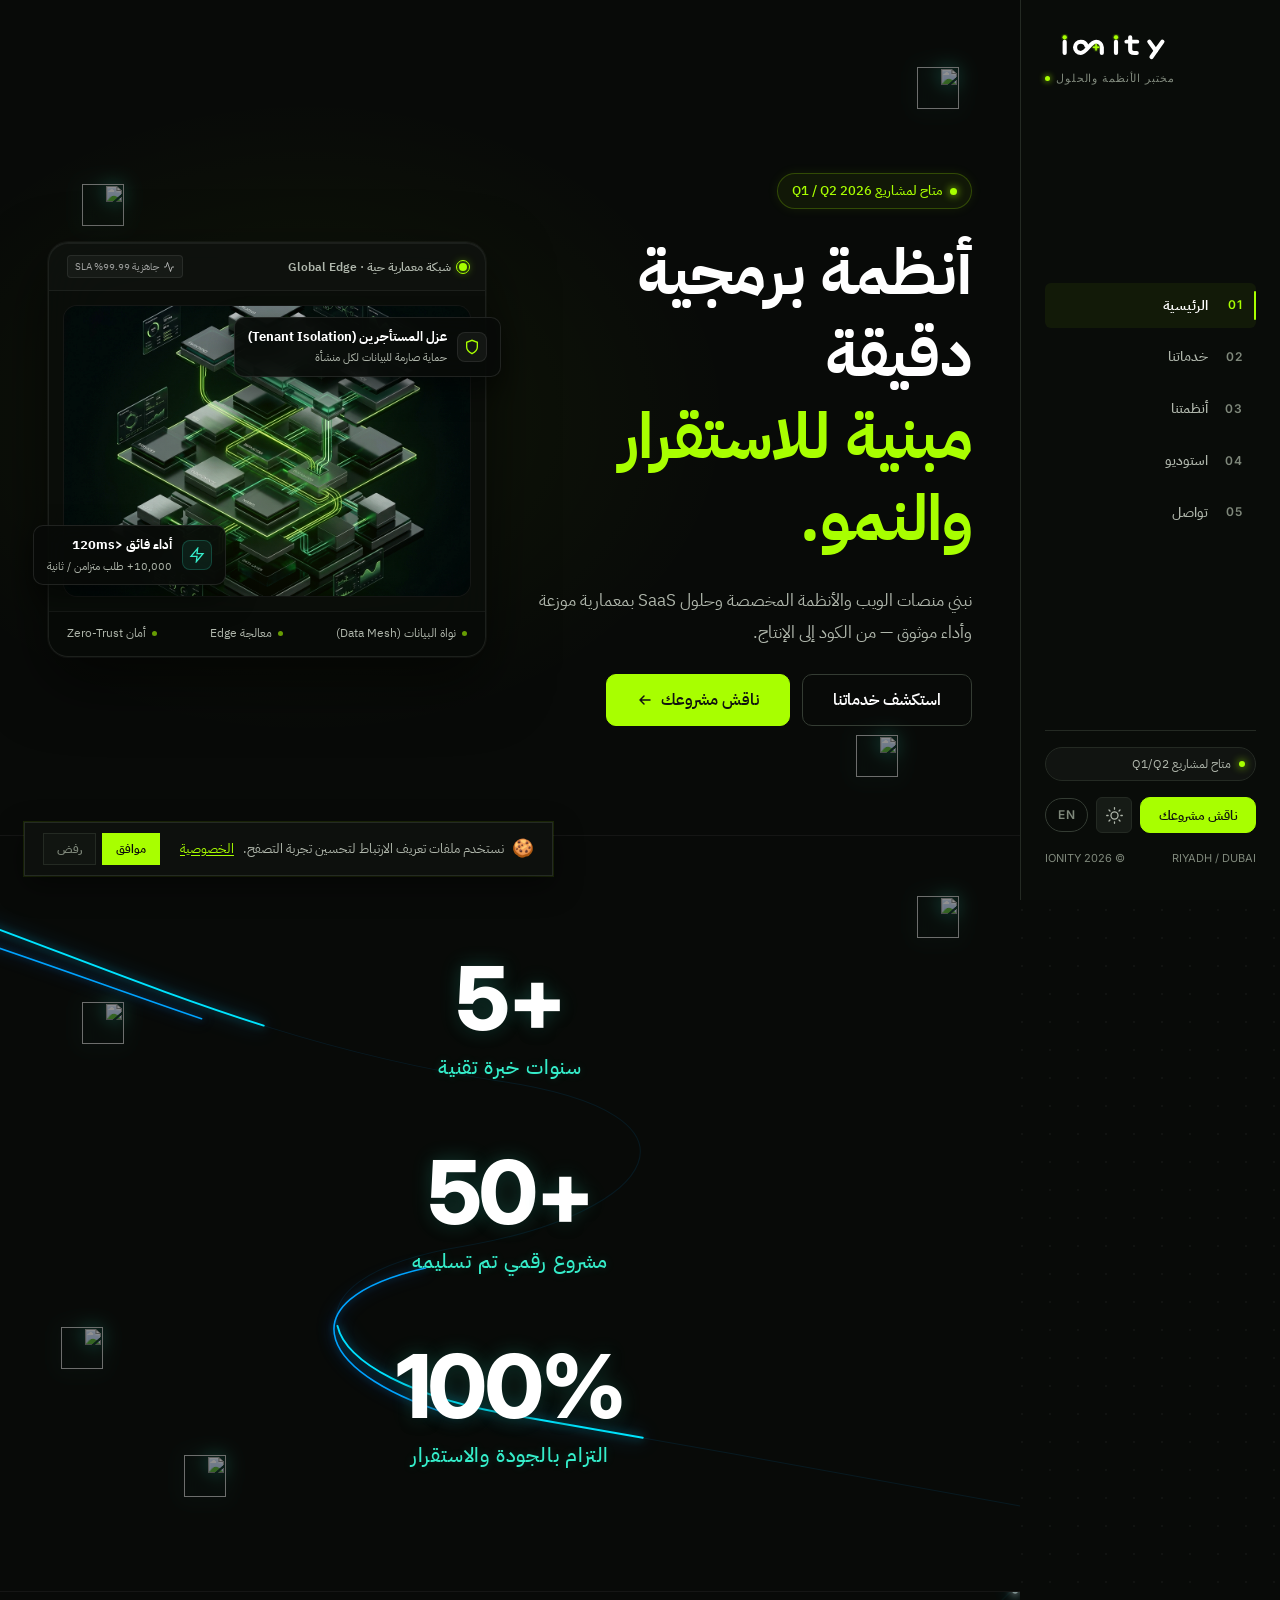
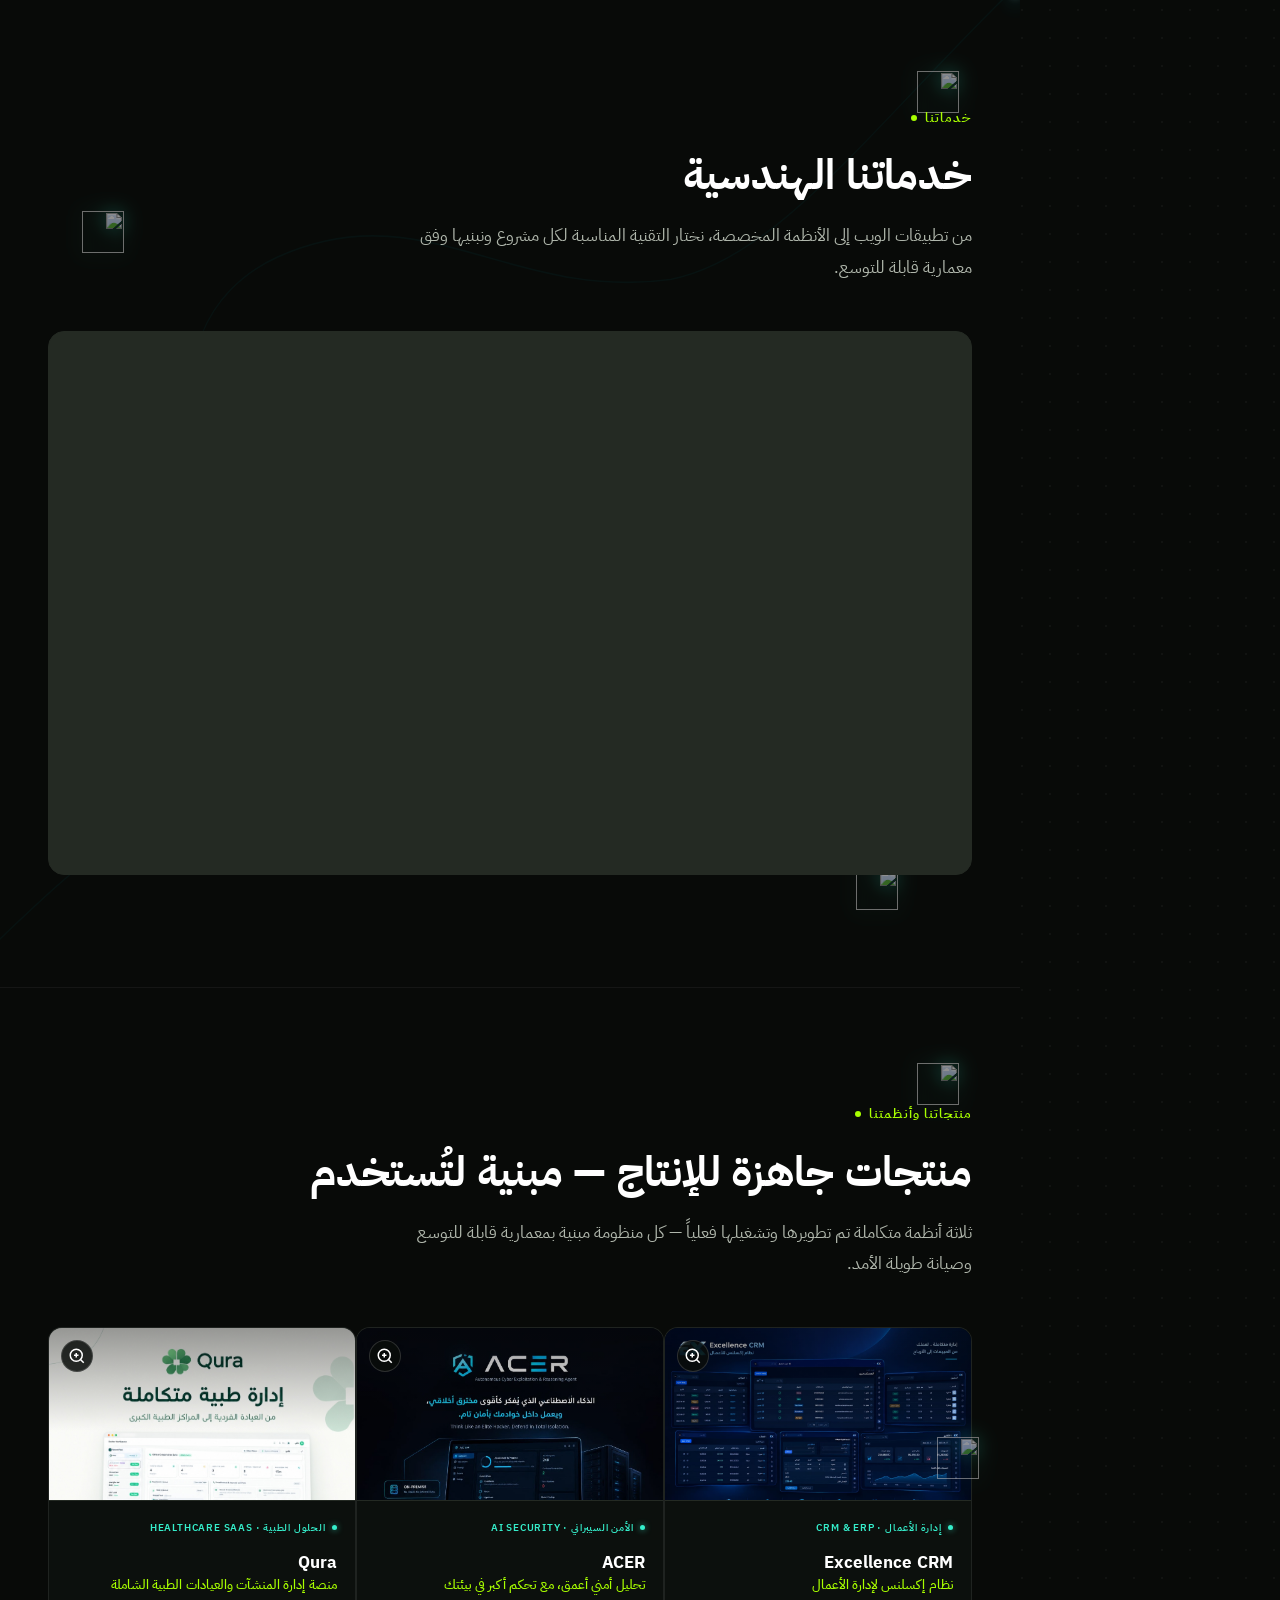
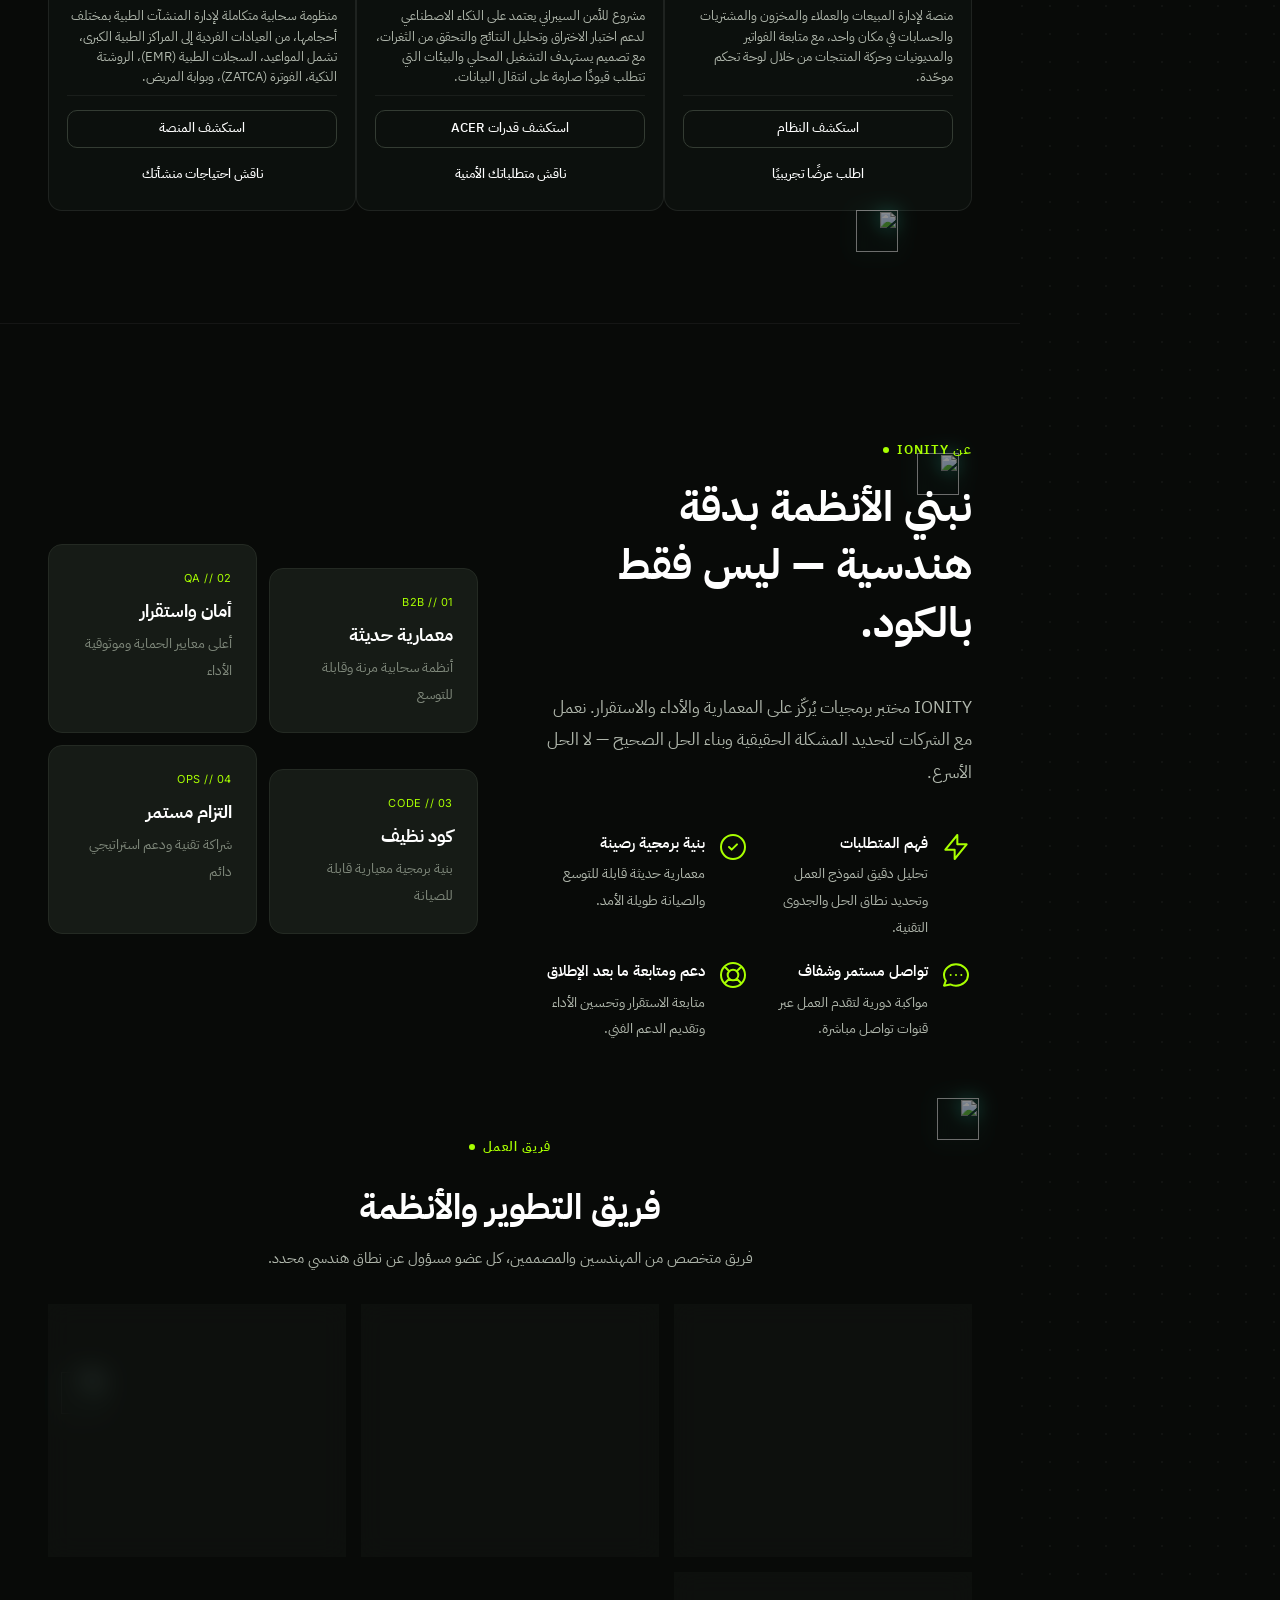
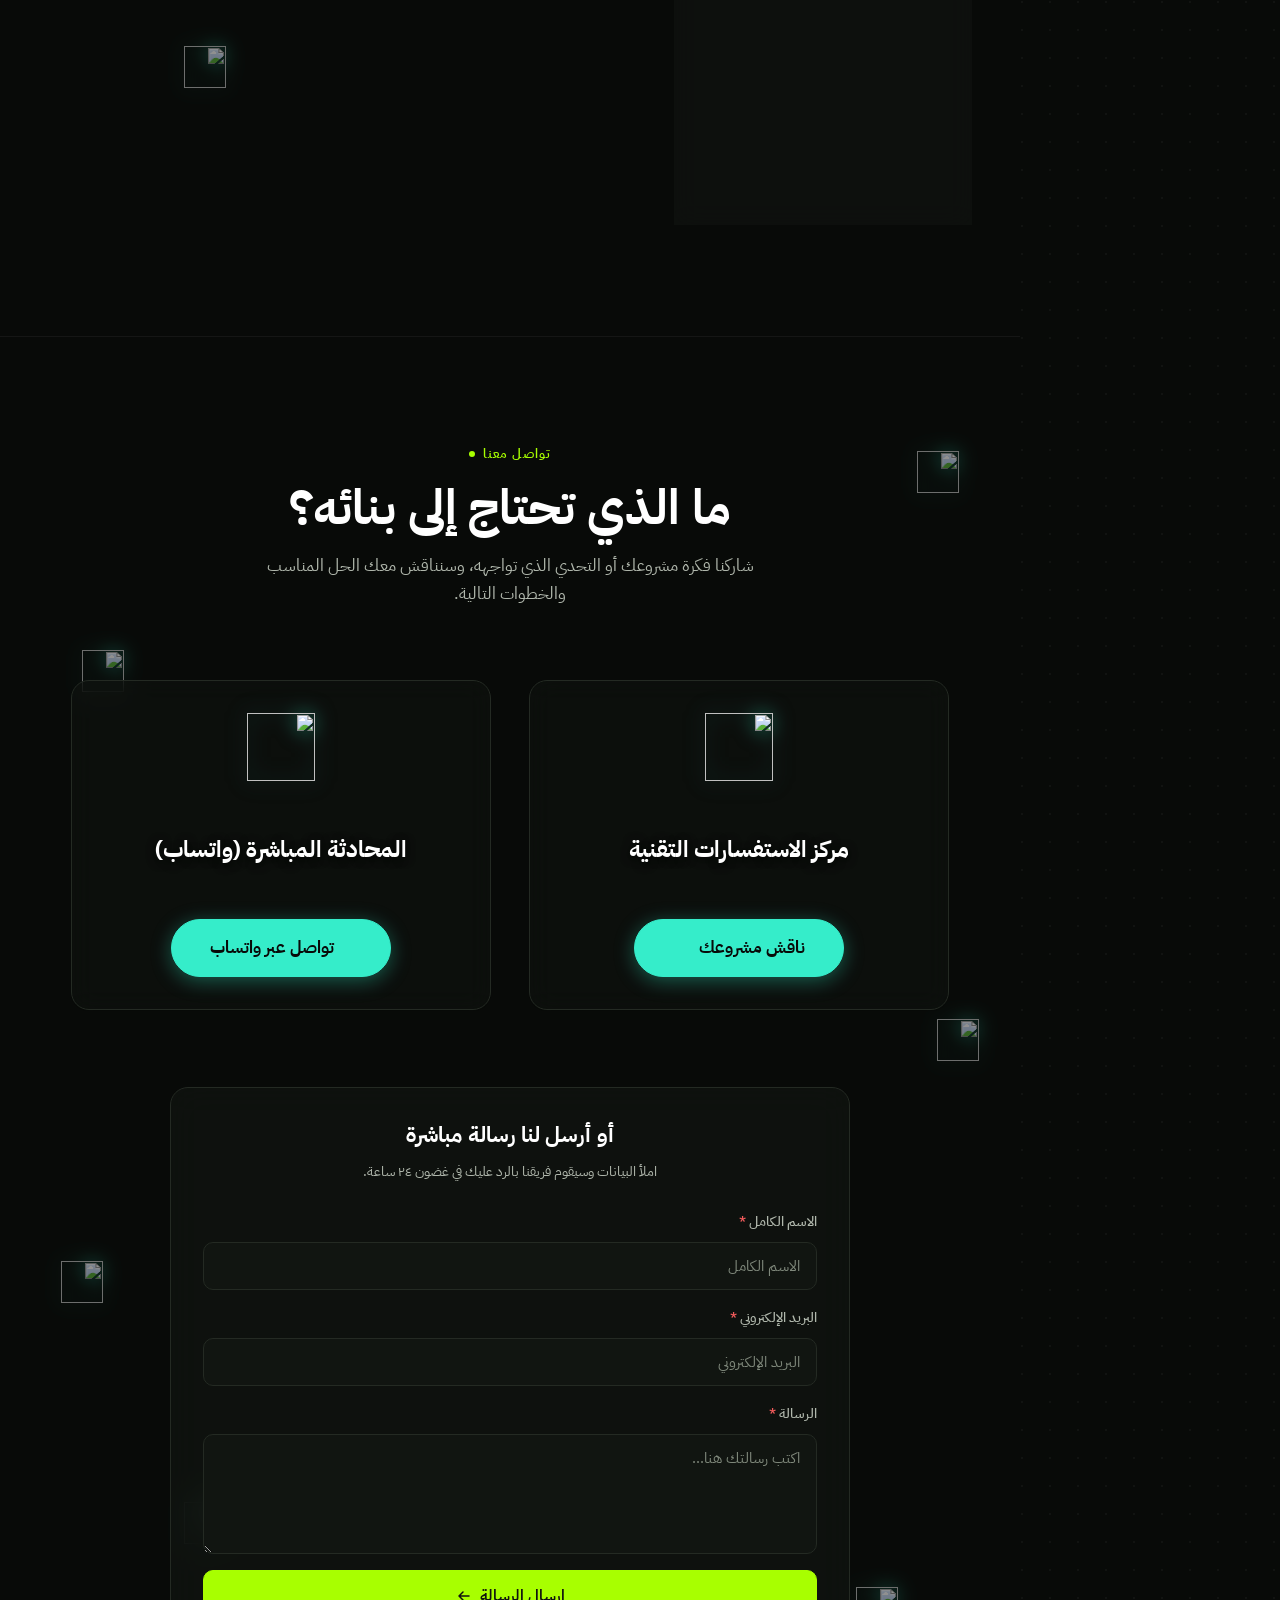
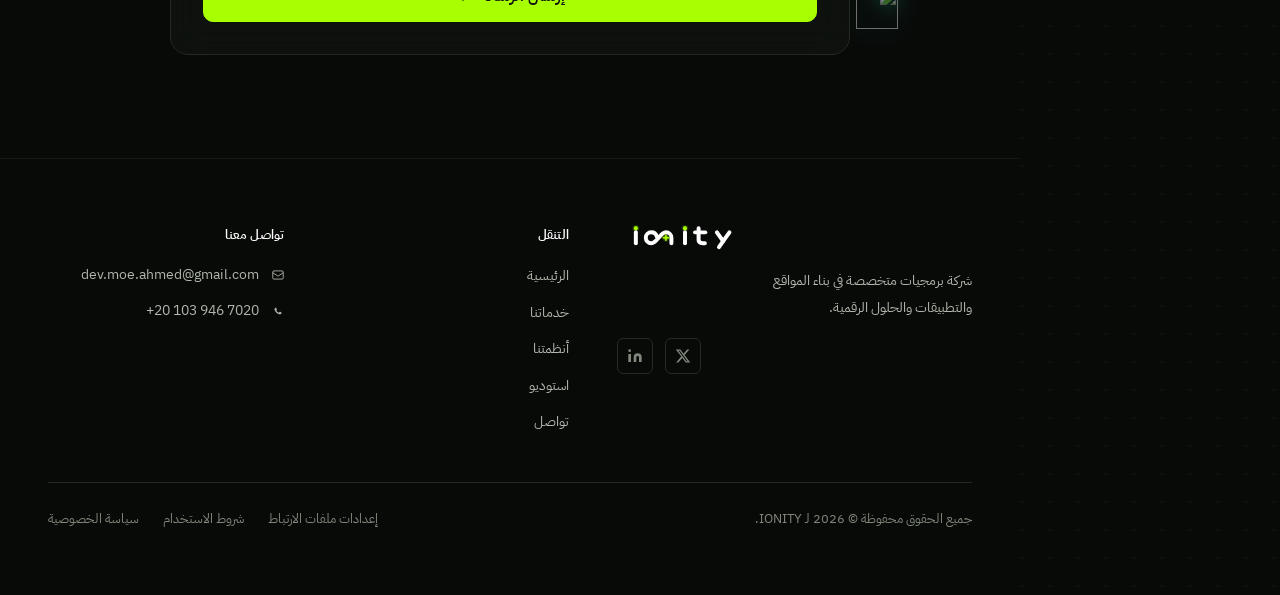
==== commit 0e68ce6e: "feat: Linear-inspired redesign - Bento grid services, obsidian hero cockpit, product micro-badges, a" ====
--- a/index.html
+++ b/index.html
@@ -538,11 +538,6 @@
       <div class="container" style="position:relative; z-index:2;">
 
         <div class="section-header" data-reveal>
-          <div class="section-header-svg-bg" aria-hidden="true">
-            <svg viewBox="0 0 700 120" class="section-watermark-svg">
-              <text x="50%" y="75%" text-anchor="middle" font-family="'Inter', sans-serif" font-weight="900" font-size="105" fill="none" stroke="#35EDCA" stroke-width="1.8" letter-spacing="12" opacity="0.12">SERVICES</text>
-            </svg>
-          </div>
           <p class="section-label"><span data-key="servicesLabel">خدماتنا</span></p>
           <h2 id="services-heading" class="section-title" data-key="servicesTitle">خدماتنا البرمجية</h2>
           <p class="section-body" data-key="servicesBody">
@@ -570,8 +565,9 @@
             </div>
             <h3 class="card-title" data-key="service1Title">تطوير المواقع وتطبيقات الويب</h3>
             <p class="card-body" data-key="service1Body">
-              مواقع ويب احترافية وسريعة ومستجيبة تعكس هويتك وتحقق أهدافك.
+              بناء تطبيقات ويب عالية الأداء على Next.js مع معالجة Edge ونشر CDN عالمي.
             </p>
+            <span class="service-meta-tag" data-key="service1Meta">Next.js · Edge Deploy · SSR</span>
           </article>
 
           <!-- Service 2: Custom Systems -->
@@ -591,8 +587,9 @@
             </div>
             <h3 class="card-title" data-key="service2Title">الأنظمة البرمجية المخصصة</h3>
             <p class="card-body" data-key="service2Body">
-              أنظمة مبنية خصيصًا لسير عمل شركتك لتبسيط العمليات وزيادة الكفاءة.
+              معمارية برمجية مخصصة لسير عمل منشأتك — مبنية للتوسع والصيانة طويلة الأمد.
             </p>
+            <span class="service-meta-tag" data-key="service2Meta">معمارية مخصصة · API-First</span>
           </article>
 
           <!-- Service 3: SaaS -->
@@ -610,8 +607,9 @@
             </div>
             <h3 class="card-title" data-key="service3Title">منتجات SaaS والحلول الرقمية</h3>
             <p class="card-body" data-key="service3Body">
-              منتجات برمجية قابلة للتوسع ومبنية بتقنيات حديثة لتنمية أعمالك.
+              منتجات SaaS متعددة المستأجرين (Multi-Tenant) مصممة لقواعد بيانات موزعة وتكاملات API.
             </p>
+            <span class="service-meta-tag" data-key="service3Meta">Multi-Tenant · Serverless · SaaS</span>
           </article>
 
           <!-- Service 4: UI/UX -->
@@ -632,8 +630,9 @@
             </div>
             <h3 class="card-title" data-key="service4Title">تصميم UI/UX والدعم التقني</h3>
             <p class="card-body" data-key="service4Body">
-              تصميم واجهات مستخدم مدروسة، صيانة مستمرة، ودعم فني متواصل لمنتجك.
+              تصميم واجهات قائم على أنظمة تصميم (Design Systems) وصيانة دورية بمعايير هندسية.
             </p>
+            <span class="service-meta-tag" data-key="service4Meta">أنظمة UI · TypeScript · Figma</span>
           </article>
 
         </div><!-- /services-grid -->
@@ -676,6 +675,7 @@
               </div>
             </div>
             <div class="solution-card-body product-card-body">
+              <span class="product-category-badge" data-key="prod1Category">إدارة الأعمال · CRM & ERP</span>
               <h3 class="solution-card-title">
                 <span class="product-name-lead" data-key="prod1Title">Excellence CRM</span>
                 <span class="product-title-sub" data-key="prod1Subtitle">نظام إكسلنس لإدارة الأعمال</span>
@@ -705,6 +705,7 @@
               </div>
             </div>
             <div class="solution-card-body product-card-body">
+              <span class="product-category-badge" data-key="prod2Category">الأمن السيبراني · AI Security</span>
               <h3 class="solution-card-title">
                 <span class="product-name-lead" data-key="prod2Title">ACER</span>
                 <span class="product-title-sub" data-key="prod2Subtitle">تحليل أمني أعمق، مع تحكم أكبر في بيئتك</span>
@@ -734,6 +735,7 @@
               </div>
             </div>
             <div class="solution-card-body product-card-body">
+              <span class="product-category-badge" data-key="prod3Category">الحلول الطبية · Healthcare SaaS</span>
               <h3 class="solution-card-title">
                 <span class="product-name-lead" data-key="prod3Title">Qura</span>
                 <span class="product-title-sub" data-key="prod3Subtitle">منصة إدارة المنشآت والعيادات الطبية الشاملة</span>
--- a/assets/css/components.css
+++ b/assets/css/components.css
@@ -1915,12 +1915,15 @@
 .hero-cockpit-card {
   width: 100%;
   max-width: 520px;
-  background: rgba(14, 18, 14, 0.78);
+  background: rgba(10, 14, 10, 0.9) !important;
   backdrop-filter: blur(24px) saturate(160%);
   -webkit-backdrop-filter: blur(24px) saturate(160%);
-  border: 1px solid rgba(255, 255, 255, 0.08);
+  border: 1px solid rgba(255, 255, 255, 0.08) !important;
   border-radius: 20px;
-  box-shadow: 0 30px 70px rgba(0, 0, 0, 0.7), 0 0 40px rgba(168, 255, 0, 0.05);
+  box-shadow: 
+    0 0 0 1px rgba(255, 255, 255, 0.04),
+    0 24px 64px rgba(0, 0, 0, 0.6),
+    inset 0 1px 0 rgba(255, 255, 255, 0.06) !important;
   overflow: visible;
   margin-inline: auto;
   position: relative;
@@ -1928,8 +1931,11 @@
 }
 
 .hero-cockpit-card:hover {
-  border-color: rgba(168, 255, 0, 0.28);
-  box-shadow: 0 36px 85px rgba(0, 0, 0, 0.8), 0 0 50px rgba(168, 255, 0, 0.1);
+  border-color: rgba(168, 255, 0, 0.22) !important;
+  box-shadow: 
+    0 0 0 1px rgba(168, 255, 0, 0.08),
+    0 32px 80px rgba(0, 0, 0, 0.75),
+    inset 0 1px 0 rgba(255, 255, 255, 0.08) !important;
 }
 
 /* Header bar */
@@ -1938,8 +1944,8 @@
   align-items: center;
   justify-content: space-between;
   padding: 12px 18px;
-  background: rgba(8, 11, 8, 0.6);
-  border-bottom: 1px solid rgba(255, 255, 255, 0.06);
+  background: rgba(255, 255, 255, 0.02) !important;
+  border-bottom: 1px solid rgba(255, 255, 255, 0.06) !important;
   border-top-left-radius: 20px;
   border-top-right-radius: 20px;
 }
@@ -1982,17 +1988,16 @@
 }
 
 .cockpit-sla-pill {
-  display: inline-flex;
-  align-items: center;
-  gap: 5px;
-  font-family: var(--font-mono);
-  font-size: 0.6875rem;
-  font-weight: 600;
-  color: var(--color-accent);
-  background: rgba(168, 255, 0, 0.08);
-  border: 1px solid rgba(168, 255, 0, 0.22);
-  border-radius: var(--radius-pill);
-  padding: 3px 10px;
+  font-size: 0.625rem !important;
+  color: rgba(255, 255, 255, 0.6) !important;
+  background: rgba(255, 255, 255, 0.04) !important;
+  border: 1px solid rgba(255, 255, 255, 0.08) !important;
+  border-radius: 4px !important;
+  padding: 2px 7px !important;
+  letter-spacing: 0.05em !important;
+  display: inline-flex !important;
+  align-items: center !important;
+  gap: 4px !important;
 }
 
 /* Stage & Visual frame */
@@ -2039,13 +2044,13 @@
   display: flex;
   align-items: center;
   gap: 10px;
-  padding: 9px 14px;
-  background: rgba(12, 16, 12, 0.88);
-  backdrop-filter: blur(16px);
-  -webkit-backdrop-filter: blur(16px);
-  border: 1px solid rgba(255, 255, 255, 0.12);
-  border-radius: 12px;
-  box-shadow: 0 14px 30px rgba(0, 0, 0, 0.55), 0 0 16px rgba(168, 255, 0, 0.06);
+  padding: 8px 13px;
+  background: rgba(8, 10, 8, 0.9) !important;
+  backdrop-filter: blur(12px) !important;
+  -webkit-backdrop-filter: blur(12px) !important;
+  border: 1px solid rgba(255, 255, 255, 0.1) !important;
+  border-radius: 10px;
+  box-shadow: 0 12px 28px rgba(0, 0, 0, 0.5) !important;
   pointer-events: auto;
   transition: transform 0.25s ease, border-color 0.25s ease;
 }
--- a/assets/css/muffin.css
+++ b/assets/css/muffin.css
@@ -634,10 +634,128 @@
   line-height: 1.85;
 }
 
+/* ── Linear-Style Bento Services Grid ── */
 .services-grid {
   display: grid;
-  grid-template-columns: repeat(2, 1fr);
-  gap: var(--space-6);
+  grid-template-columns: repeat(12, 1fr);
+  gap: 1px;
+  background: var(--color-border);
+  border: 1px solid var(--color-border);
+  border-radius: 16px;
+  overflow: hidden;
+}
+
+.service-card {
+  background: var(--color-surface);
+  border-radius: 0 !important;
+  border: none !important;
+  padding: 2rem 1.75rem;
+  transition: background 180ms ease;
+  position: relative;
+}
+
+/* Bento spans: card 1 wide (7 cols), card 2 narrow (5 cols), card 3 narrow (5 cols), card 4 wide (7 cols) */
+.service-card[data-service-index="1"] { grid-column: span 7; }
+.service-card[data-service-index="2"] { grid-column: span 5; }
+.service-card[data-service-index="3"] { grid-column: span 5; }
+.service-card[data-service-index="4"] { grid-column: span 7; }
+
+.service-card:hover {
+  background: var(--color-surface-2);
+}
+
+.service-card.hover-lift:hover {
+  transform: none !important;
+  box-shadow: none !important;
+}
+
+.service-card-top {
+  display: flex;
+  align-items: flex-start;
+  justify-content: space-between;
+  margin-bottom: 1.25rem;
+}
+
+.service-tech-chip {
+  font-size: 0.625rem;
+  font-weight: 600;
+  letter-spacing: 0.08em;
+  text-transform: uppercase;
+  color: var(--color-text-muted);
+  background: rgba(255, 255, 255, 0.04);
+  border: 1px solid rgba(255, 255, 255, 0.07);
+  border-radius: 4px;
+  padding: 3px 7px;
+  display: flex;
+  align-items: center;
+  gap: 5px;
+  white-space: nowrap;
+}
+
+.service-pulse-dot {
+  width: 5px;
+  height: 5px;
+  border-radius: 50%;
+  background: #A8FF00;
+  box-shadow: 0 0 5px rgba(168, 255, 0, 0.7);
+  flex-shrink: 0;
+  animation: pulseDot 2.4s ease-in-out infinite;
+}
+
+@keyframes pulseDot {
+  0%, 100% { opacity: 1; transform: scale(1); }
+  50% { opacity: 0.5; transform: scale(0.8); }
+}
+
+.service-card .card-title {
+  font-size: 0.9375rem;
+  font-weight: 600;
+  color: #FFFFFF;
+  margin-bottom: 0.5rem;
+  line-height: 1.35;
+}
+
+.service-card .card-body {
+  font-size: 0.8125rem;
+  color: var(--color-text-secondary);
+  line-height: 1.65;
+  margin: 0;
+}
+
+.service-meta-tag {
+  display: inline-flex;
+  align-items: center;
+  gap: 5px;
+  margin-top: 1rem;
+  font-size: 0.6875rem;
+  color: var(--color-text-muted);
+  font-family: var(--font-mono);
+  letter-spacing: 0.04em;
+}
+
+.service-meta-tag::before {
+  content: '';
+  display: inline-block;
+  width: 12px;
+  height: 1px;
+  background: var(--color-text-muted);
+  opacity: 0.6;
+}
+
+@media (max-width: 900px) {
+  .services-grid {
+    grid-template-columns: repeat(2, 1fr);
+    background: transparent;
+    border: 1px solid var(--color-border);
+    border-radius: 12px;
+    gap: 1px;
+  }
+  .service-card[data-service-index="1"],
+  .service-card[data-service-index="2"],
+  .service-card[data-service-index="3"],
+  .service-card[data-service-index="4"] {
+    grid-column: span 1;
+  }
 }
 
 @media (max-width: 768px) {
@@ -668,14 +786,14 @@
     font-size: 0.78rem;
     line-height: 1.45;
   }
-
-  .services-section .section-header-svg-bg {
-    display: none;
-  }
-
+}
+
+@media (max-width: 600px) {
   .services-grid {
     grid-template-columns: 1fr;
-    gap: 0.5rem;
+  }
+  .service-card {
+    padding: 1.5rem 1.25rem;
   }
 }
 
@@ -1192,13 +1310,13 @@
 }
 
 .product-card:hover {
-  border-color: rgba(168, 255, 0, 0.45);
-  transform: translateY(-2px);
-  box-shadow: 0 12px 28px rgba(0, 0, 0, 0.45);
+  border-color: rgba(168, 255, 0, 0.35);
+  transform: none;
+  box-shadow: 0 0 0 1px rgba(168, 255, 0, 0.12), 0 16px 36px rgba(0, 0, 0, 0.45);
 }
 
 .product-card:active {
-  transform: translateY(0) scale(0.995);
+  transform: none;
   transition-duration: 75ms;
 }
 
@@ -1206,9 +1324,33 @@
   position: relative;
   width: 100%;
   aspect-ratio: 16/9;
-  max-height: 175px;
+  max-height: 200px;
   overflow: hidden;
   background: #090D0A;
+  border-bottom: 1px solid var(--color-border);
+}
+
+/* Linear-style product category micro-badge */
+.product-category-badge {
+  display: inline-flex;
+  align-items: center;
+  gap: 6px;
+  font-size: 0.625rem;
+  font-weight: 600;
+  letter-spacing: 0.08em;
+  text-transform: uppercase;
+  color: #35EDCA;
+  margin-bottom: 0.5rem;
+}
+
+.product-category-badge::before {
+  content: '';
+  display: inline-block;
+  width: 5px;
+  height: 5px;
+  border-radius: 50%;
+  background: #35EDCA;
+  box-shadow: 0 0 6px rgba(53, 237, 202, 0.7);
 }
 
 .product-card-img {
